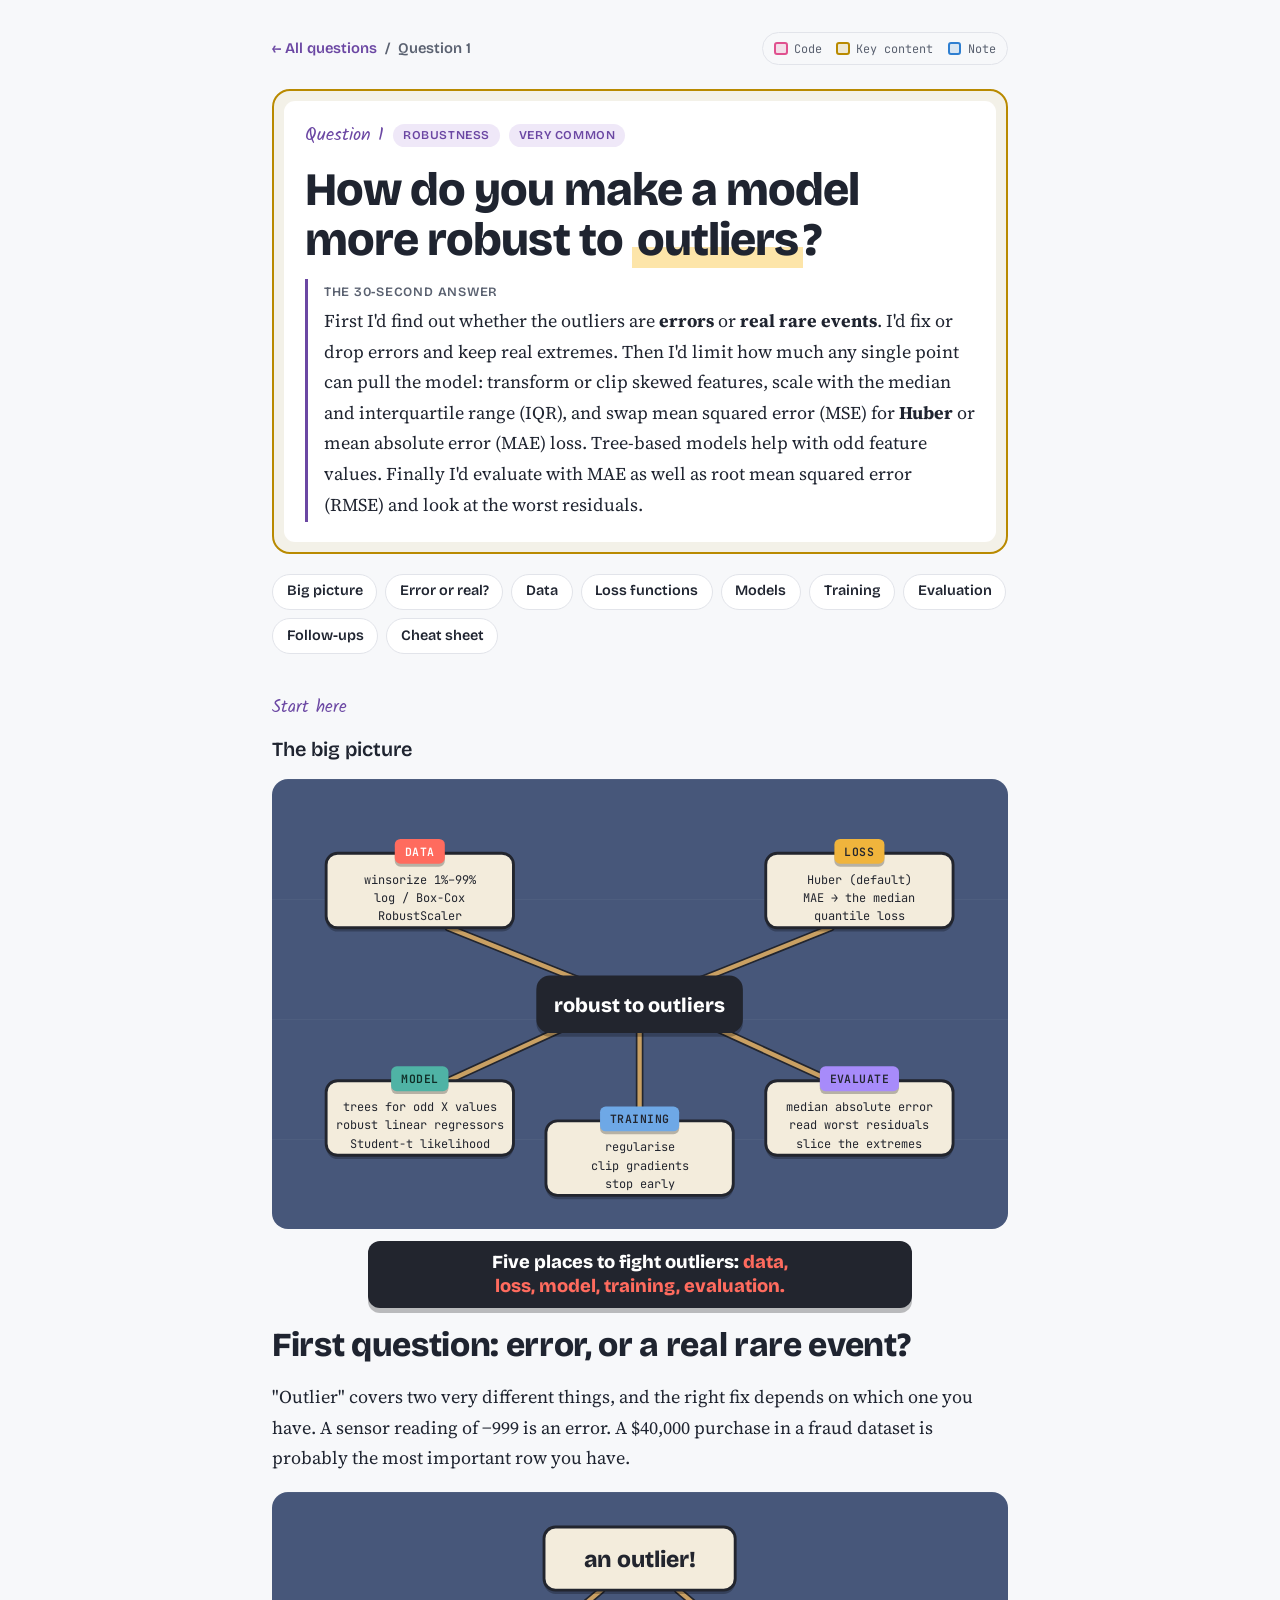
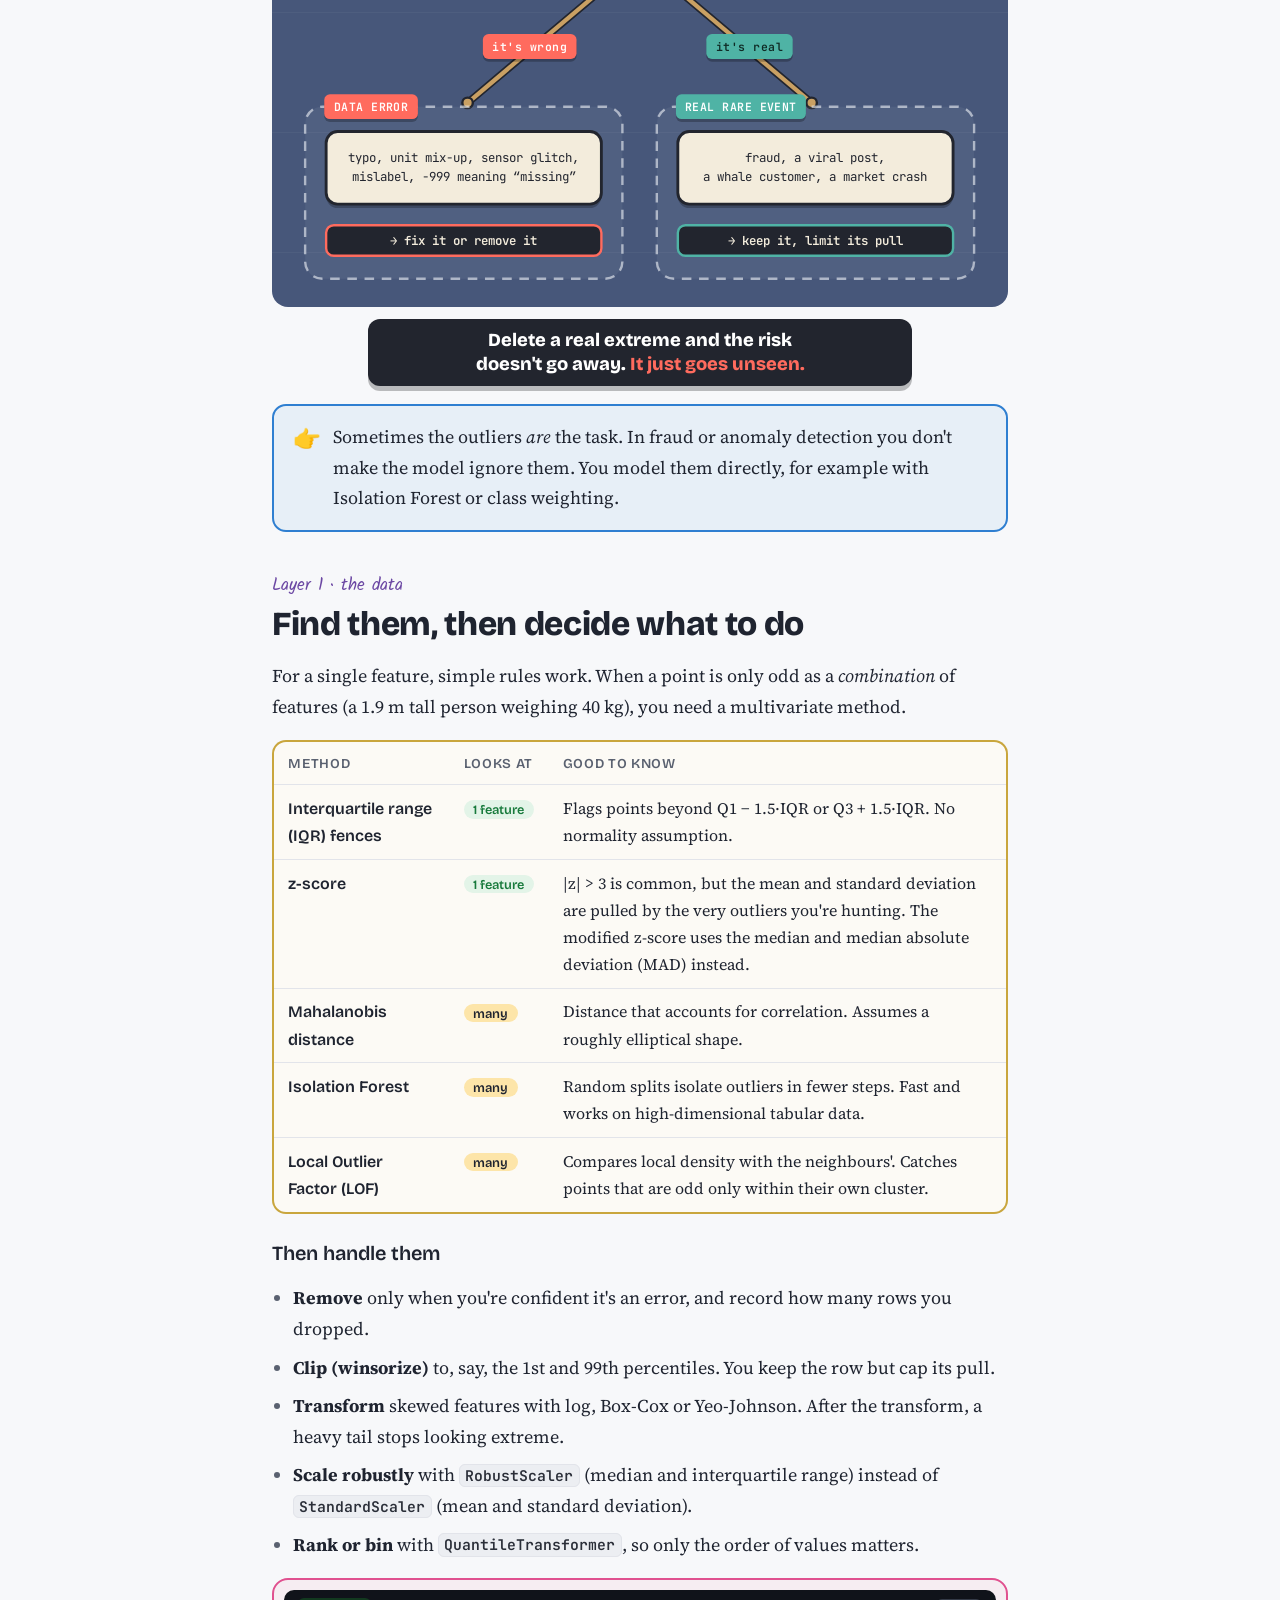
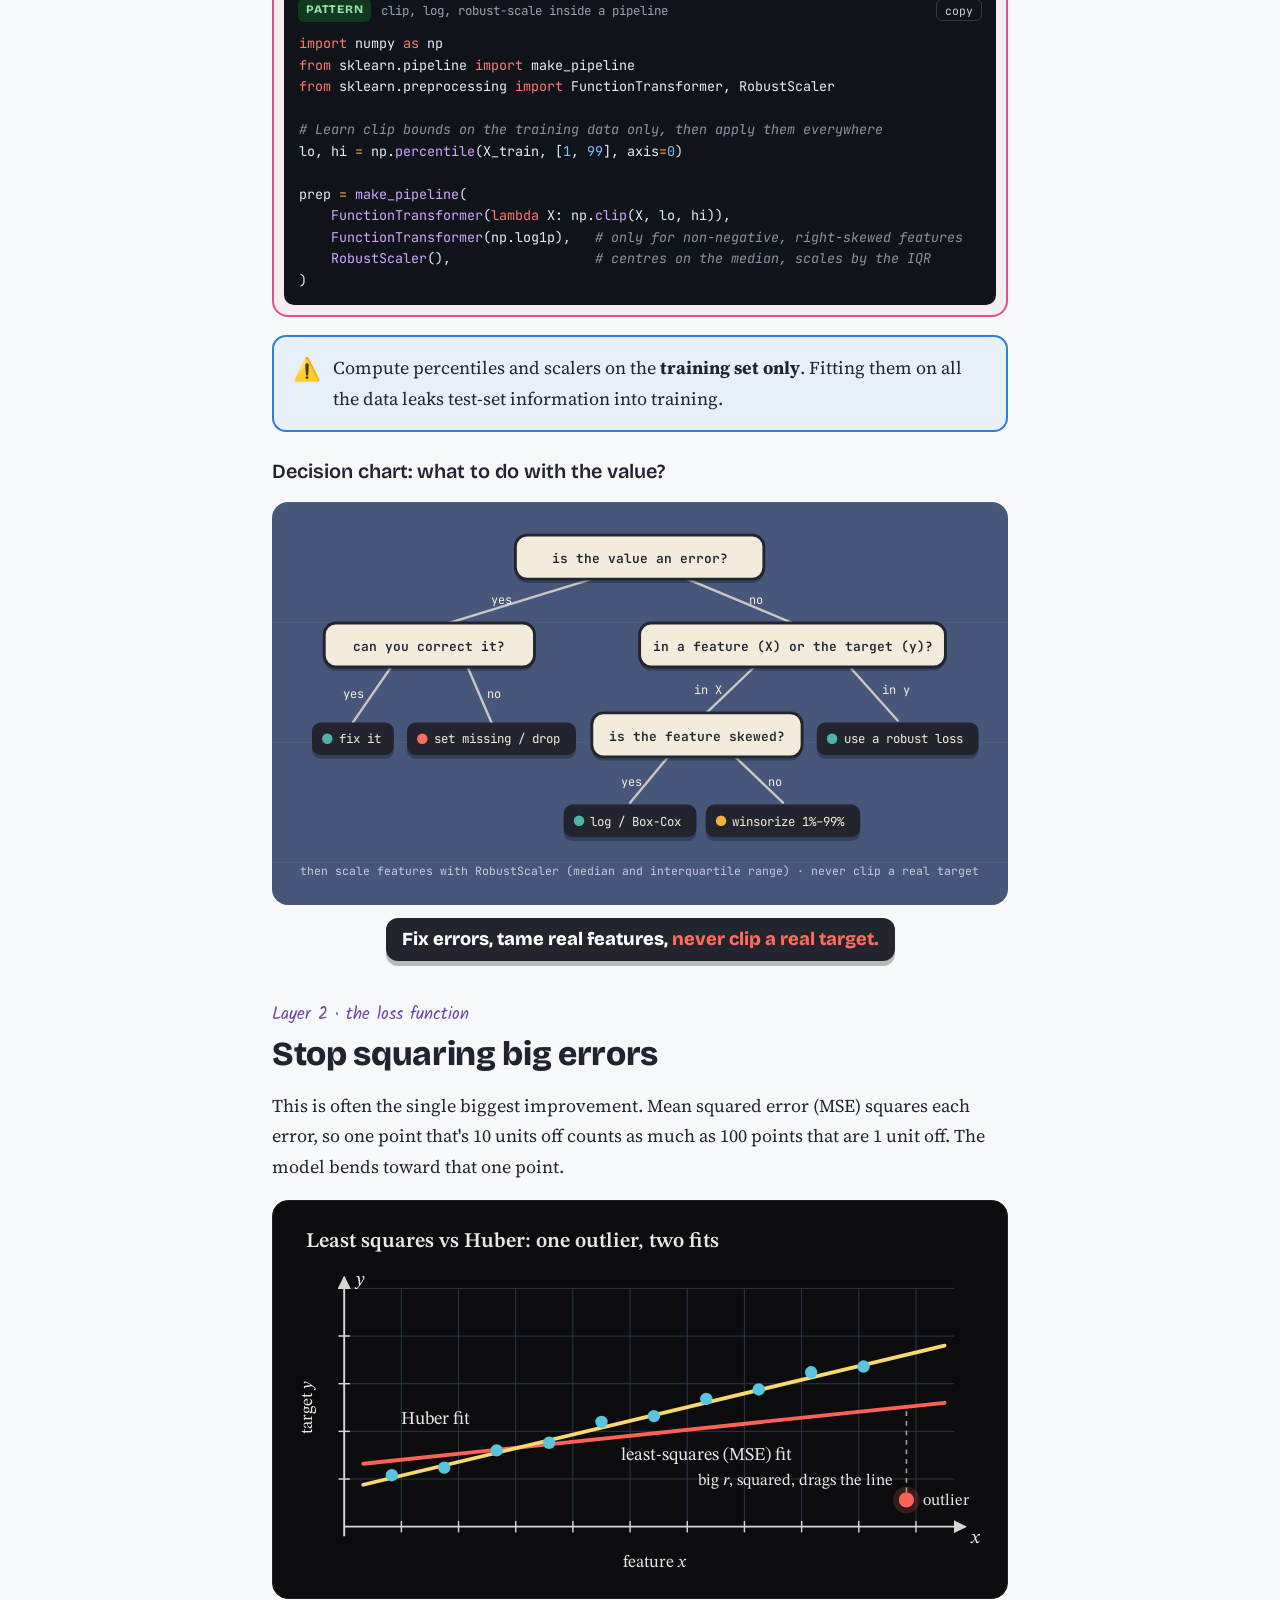
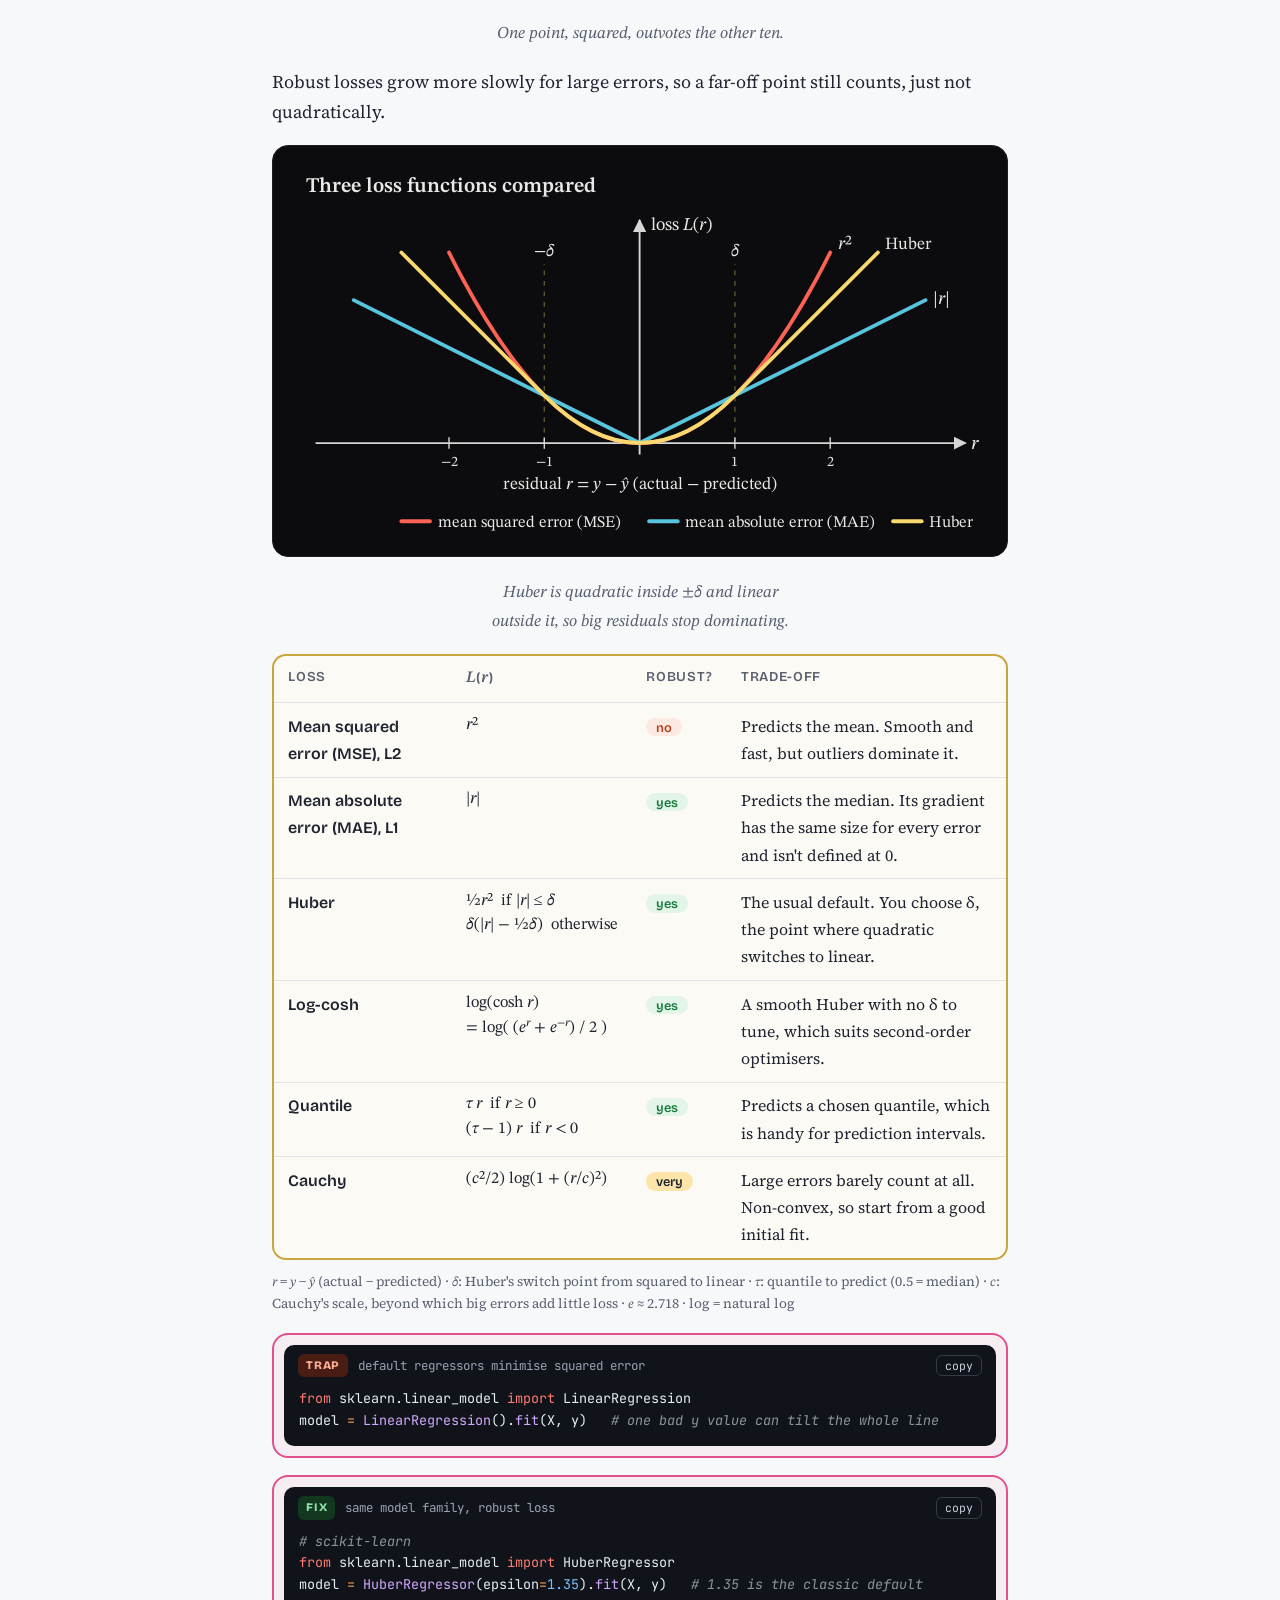
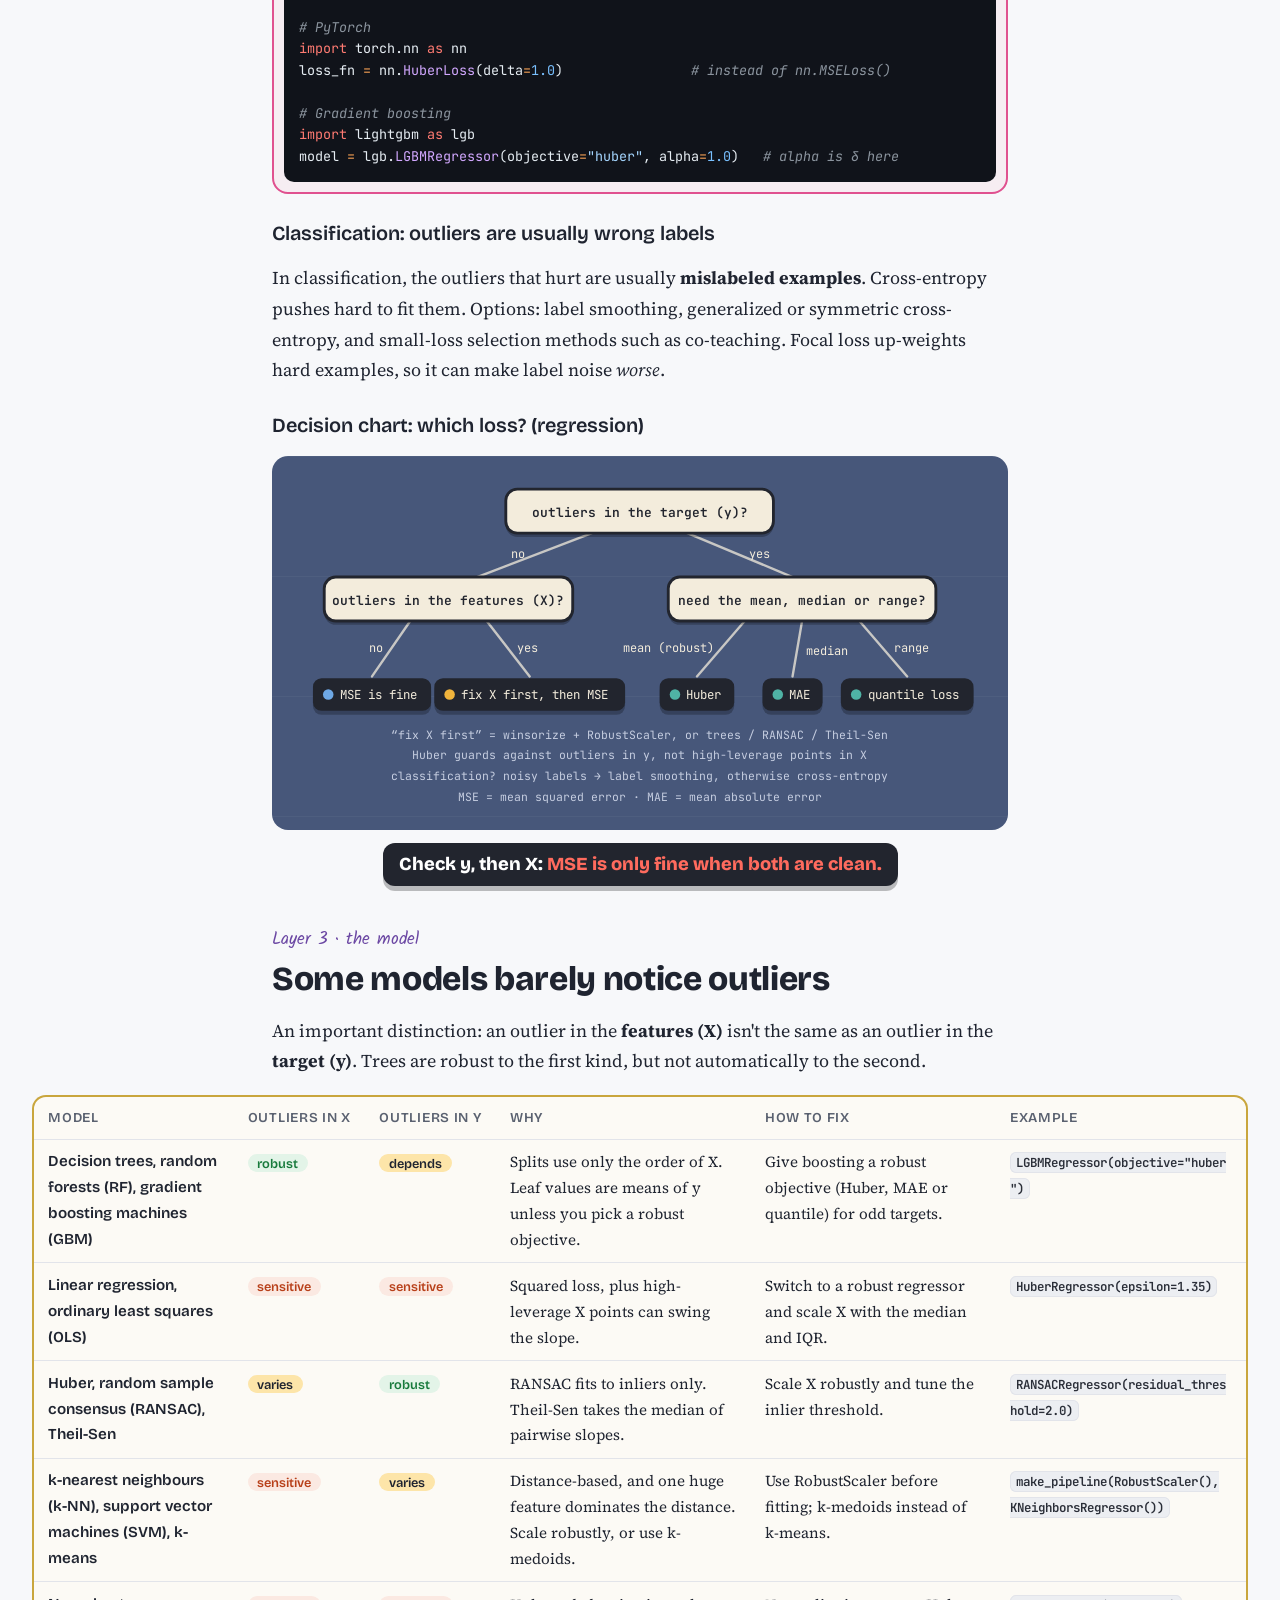
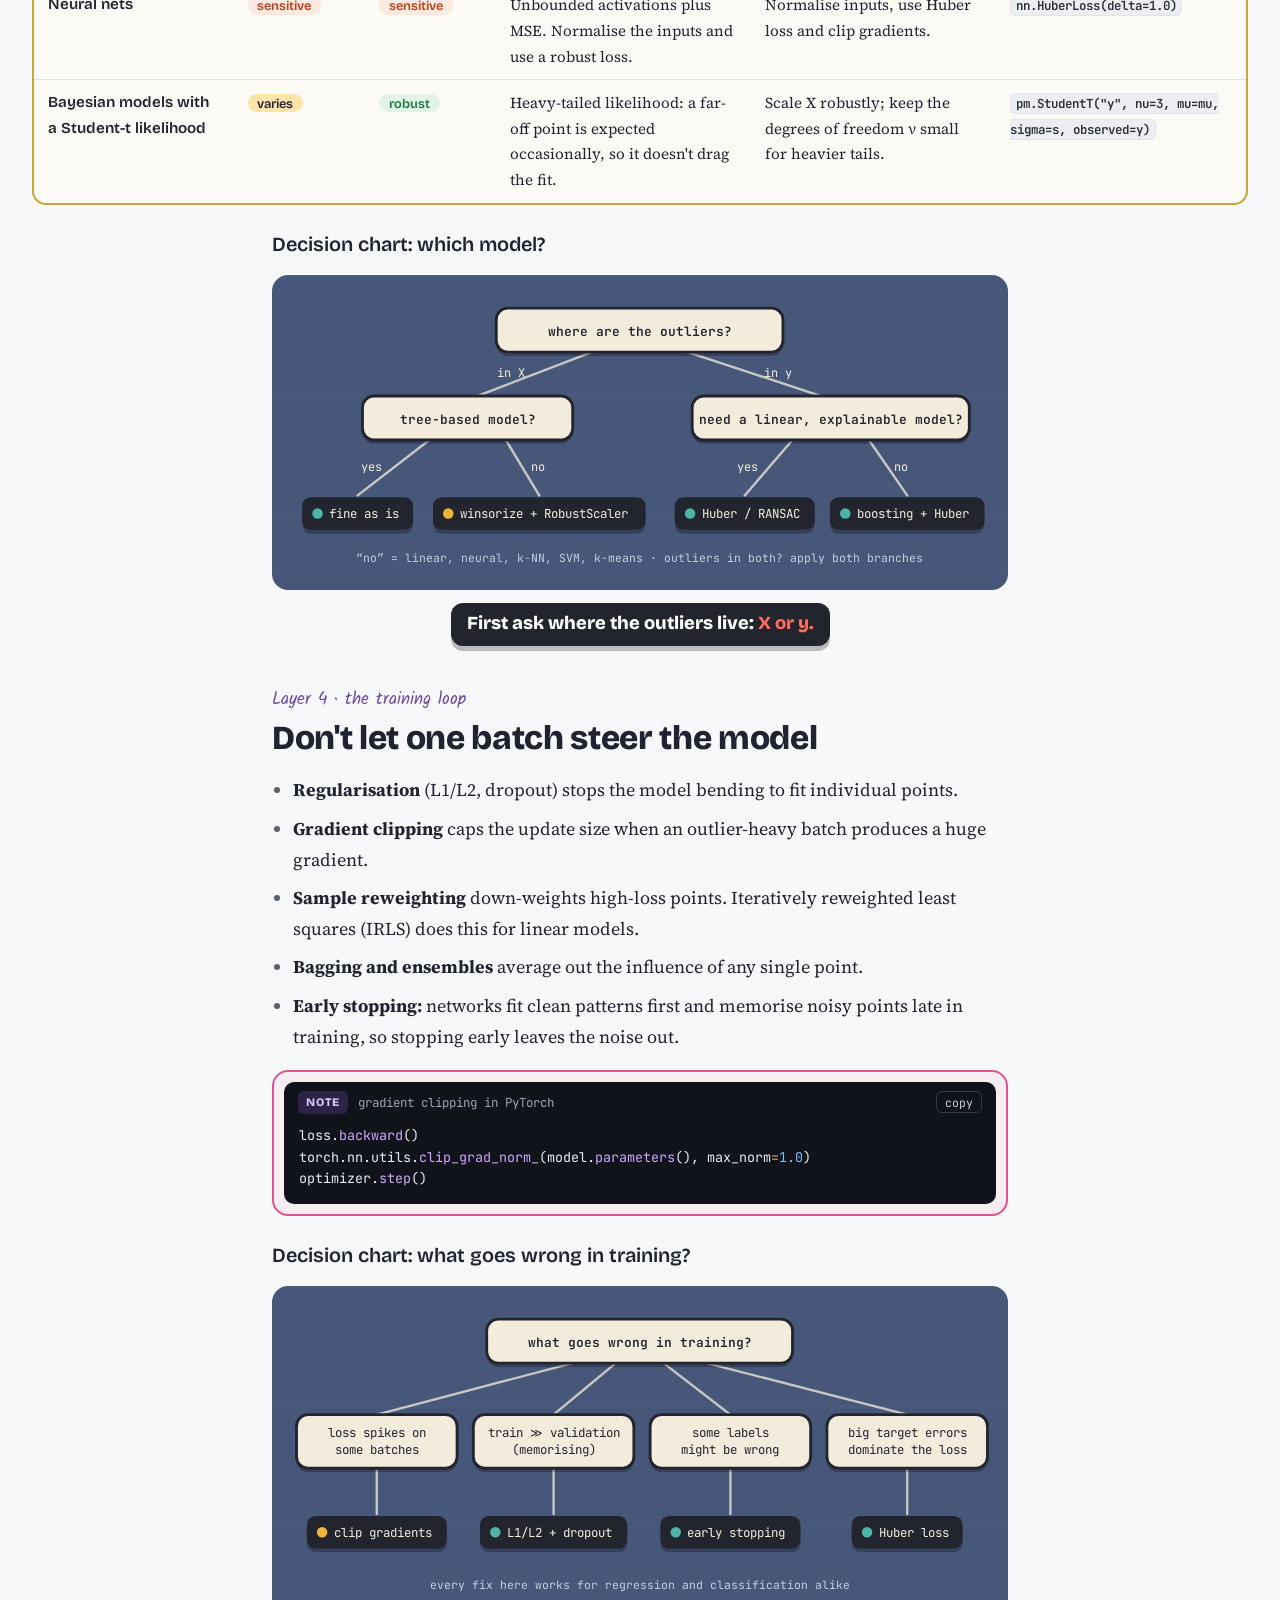
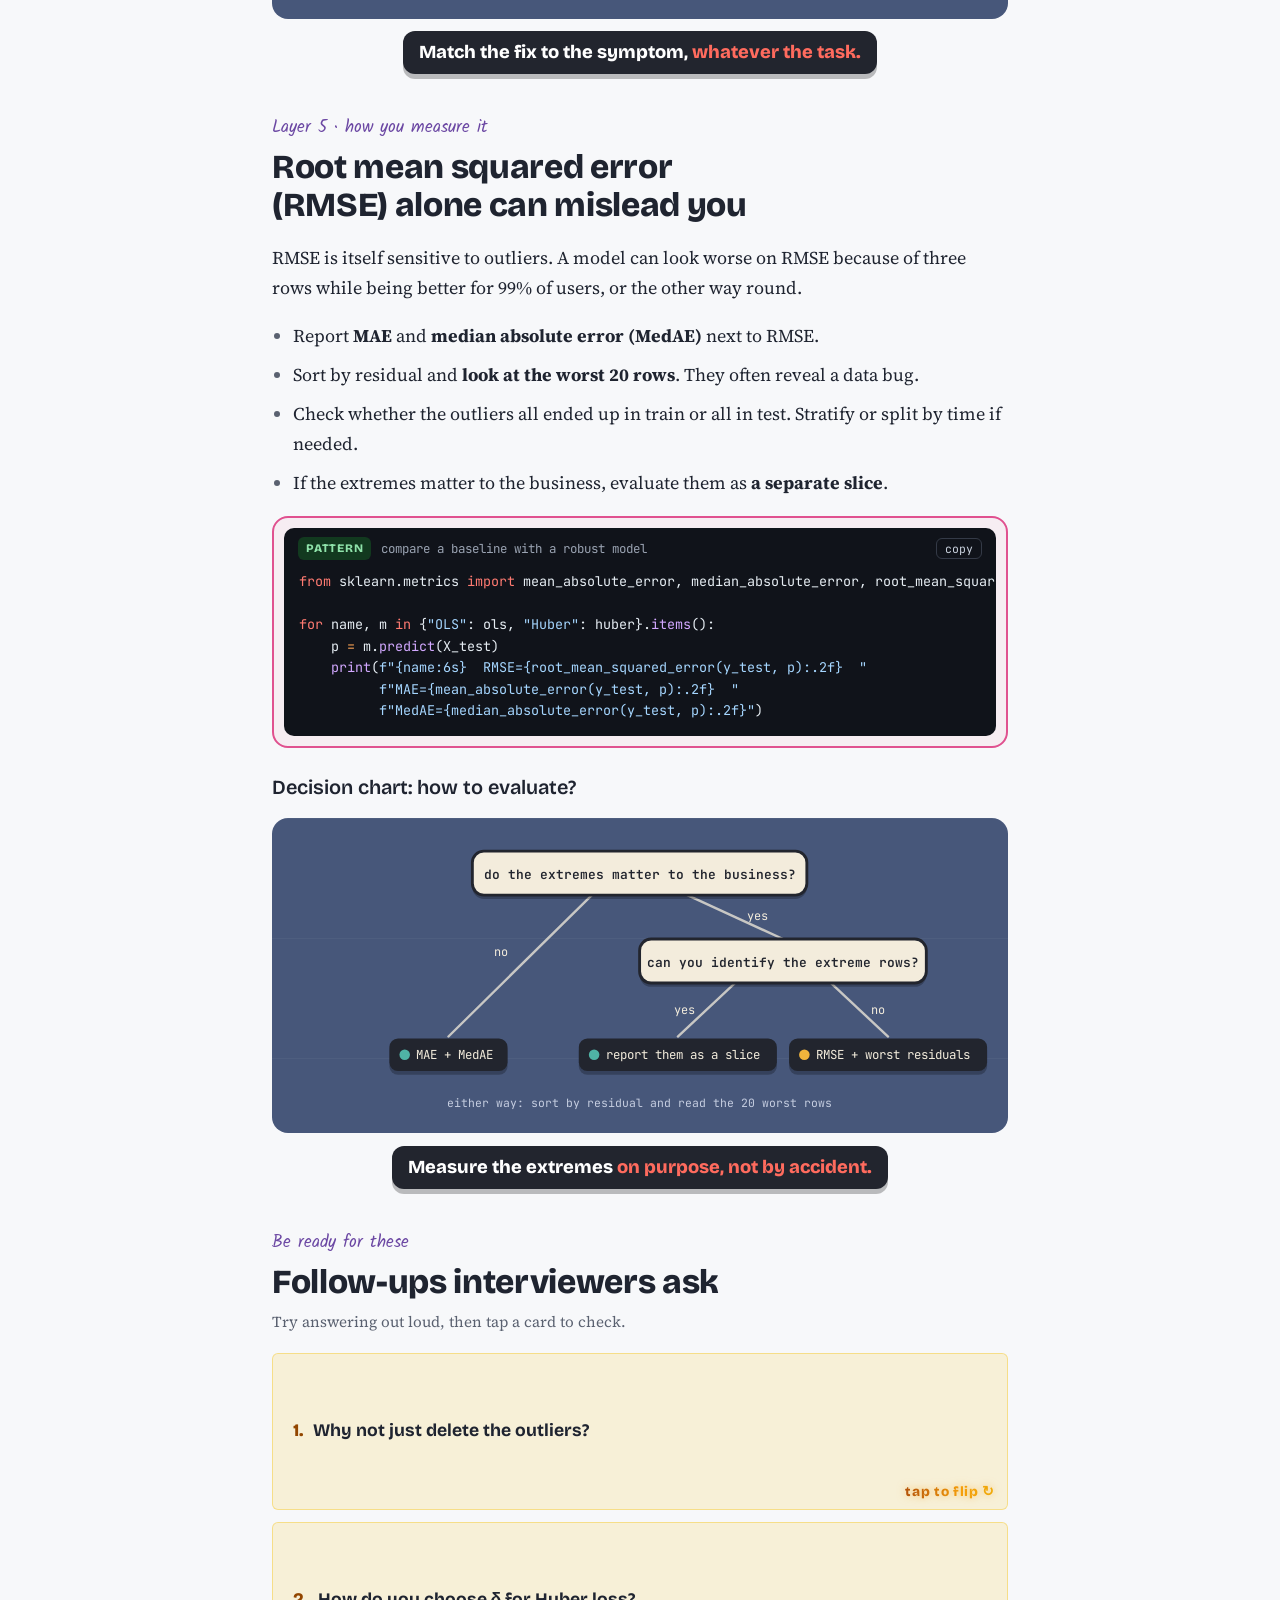
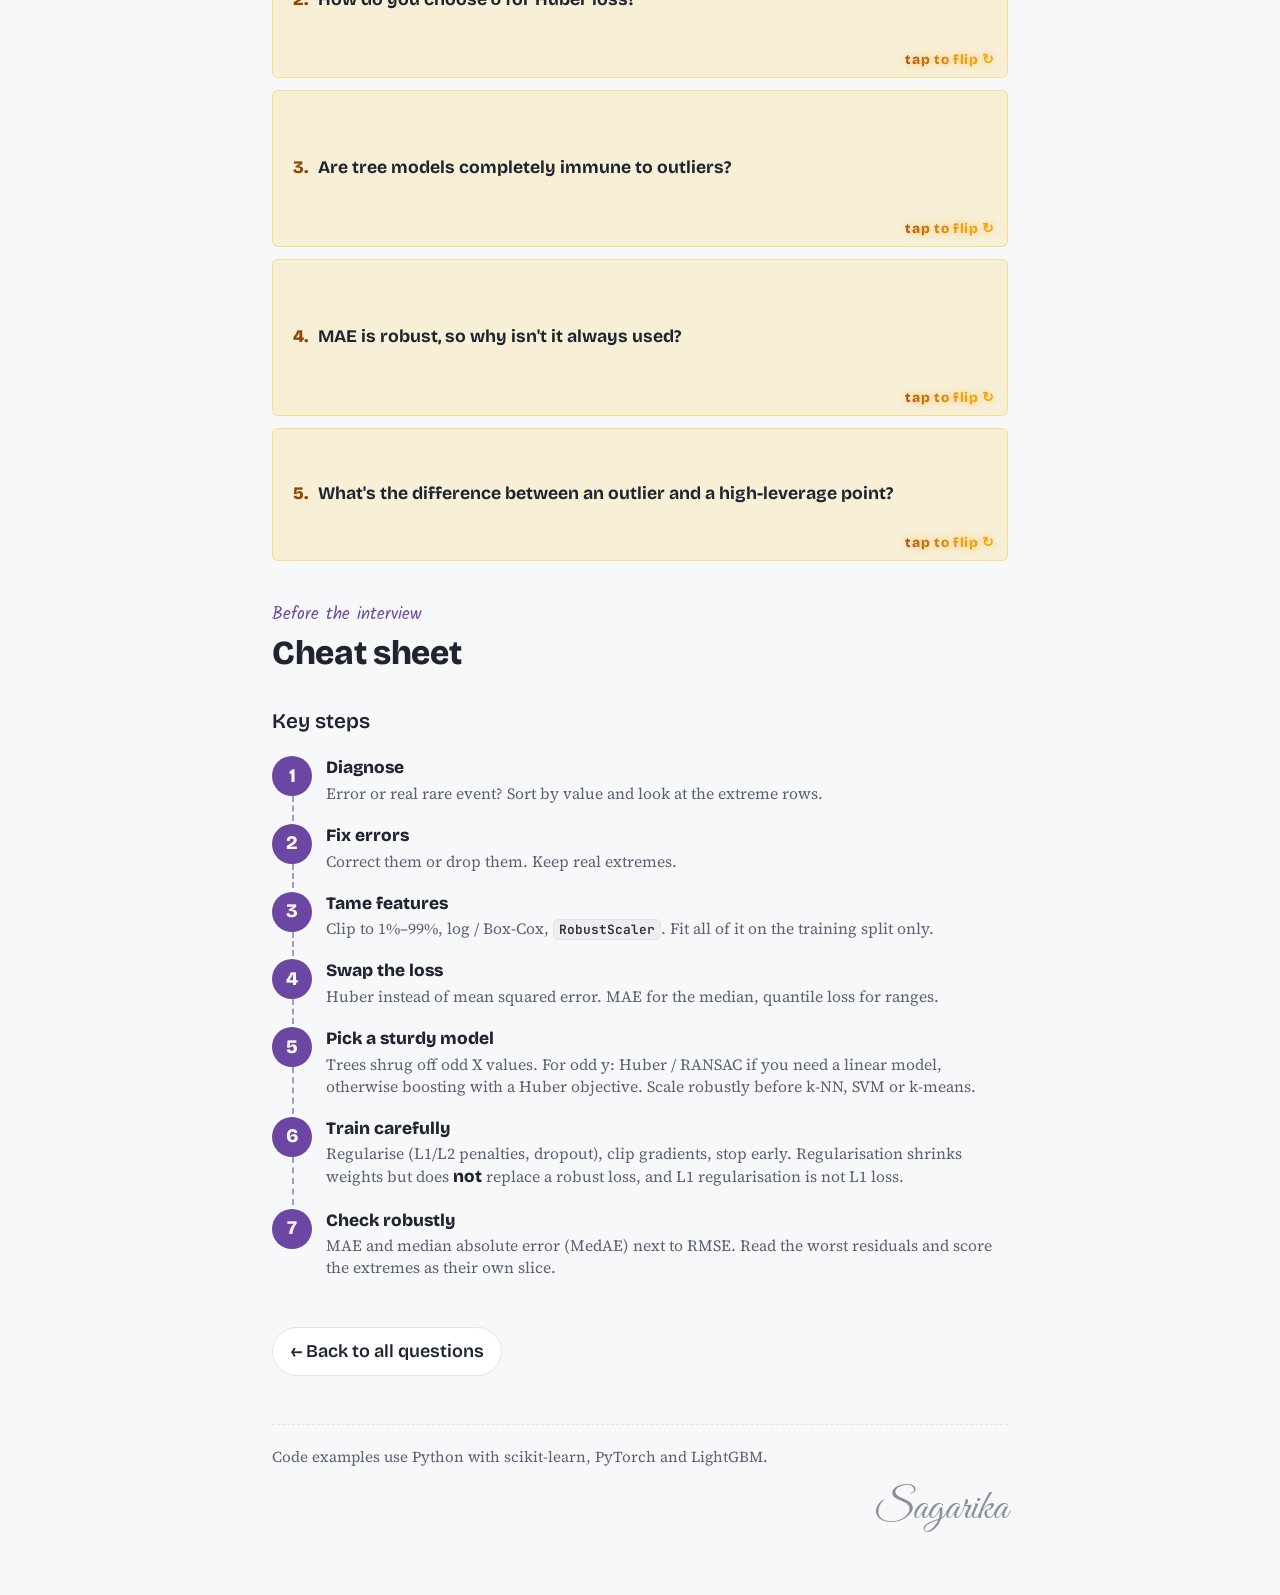
==== questions/robust-to-outliers/index.html @ 8b7b1440 "Loss chart: check X before declaring MSE fine (leverage) Co-Authored-By: Claude Opus 5.5 <noreply@an" ====
<!doctype html>
<html lang="en">
<head>
<meta charset="utf-8">
<meta name="viewport" content="width=device-width, initial-scale=1, viewport-fit=cover">
<meta name="description" content="How do you make a model more robust to outliers? An illustrated interview answer with diagrams, code and follow-ups.">
<title>Robustness to Outliers · ML Interview Prep</title>
<link rel="preconnect" href="https://fonts.googleapis.com">
<link rel="preconnect" href="https://fonts.gstatic.com" crossorigin>
<link rel="stylesheet" href="https://fonts.googleapis.com/css2?family=Bricolage+Grotesque:opsz,wght@12..96,600;12..96,800&family=STIX+Two+Text:ital,wght@0,400;0,600;1,400&family=JetBrains+Mono:wght@400;600&family=Kalam:wght@400;700&family=Source+Serif+4:ital,opsz,wght@0,8..60,400;0,8..60,600;1,8..60,400&family=Great+Vibes&display=swap">
<link rel="stylesheet" href="../../assets/style.css">
</head>
<body>

<svg width="0" height="0" style="position:absolute" aria-hidden="true" focusable="false">
  <defs>
    <filter id="rough" x="-5%" y="-5%" width="110%" height="110%">
      <feTurbulence type="fractalNoise" baseFrequency="0.035" numOctaves="2" seed="7" result="n"/>
      <feDisplacementMap in="SourceGraphic" in2="n" scale="2.6" xChannelSelector="R" yChannelSelector="G"/>
    </filter>
    <marker id="arrow" viewBox="0 0 10 10" refX="8" refY="5" markerWidth="8" markerHeight="8" orient="auto-start-reverse">
      <path d="M1,1 L9,5 L1,9" fill="none" stroke="context-stroke" stroke-width="1.8" stroke-linecap="round" stroke-linejoin="round"/>
    </marker>
  </defs>
</svg>

<main>
  <div class="topbar">
  <nav class="crumbs" aria-label="Breadcrumb"><a href="../../">← All questions</a><span aria-hidden="true">/</span><span>Question 1</span></nav>
    <ul class="legend" aria-label="Box colours"><li><i class="sw sw-pink"></i>Code</li><li><i class="sw sw-yellow"></i>Key content</li><li><i class="sw sw-blue"></i>Note</li></ul>
  </div>

  <!-- ============ QUESTION 1 ============ -->
  <header class="qcard" id="q1">
    <div class="qcard-inner">
      <div class="qnum">Question 1 <span class="chip">Robustness</span><span class="chip">Very common</span></div>
      <h1 class="qtitle">How do you make a model more robust to <span class="squiggle">outliers</span>?</h1>
      <div class="short">
        <span class="label">The 30-second answer</span>
        <p>First I'd find out whether the outliers are <strong>errors</strong> or <strong>real rare events</strong>. I'd fix or drop errors and keep real extremes. Then I'd limit how much any single point can pull the model: transform or clip skewed features, scale with the median and interquartile range (IQR), and swap mean squared error (MSE) for <strong>Huber</strong> or mean absolute error (MAE) loss. Tree-based models help with odd feature values. Finally I'd evaluate with MAE as well as root mean squared error (RMSE) and look at the worst residuals.</p>
      </div>
    </div>
  </header>

  <ul class="toc toc-q" aria-label="Sections">
    <li><a href="#big-picture">Big picture</a></li>
    <li><a href="#first">Error or real?</a></li>
    <li><a href="#data">Data</a></li>
    <li><a href="#loss">Loss functions</a></li>
    <li><a href="#models">Models</a></li>
    <li><a href="#training">Training</a></li>
    <li><a href="#evaluation">Evaluation</a></li>
    <li><a href="#followups">Follow-ups</a></li>
    <li><a href="#cheatsheet">Cheat sheet</a></li>
  </ul>

  <!-- ============ ERROR OR REAL ============ -->
  <section id="first">
    <div class="kicker">Start here</div>
    <h3 id="big-picture">The big picture</h3>
    <figure class="diagram illus">
      <div class="diagram-inner">
<svg class="il" viewBox="0 0 740 440" role="img" aria-label="Mind map. Centre: robust to outliers. Data: winsorize at the 1st and 99th percentiles, log or Box-Cox, RobustScaler. Loss: Huber as the default, MAE for the median, quantile loss. Model: trees for odd X, robust linear regressors, a Student-t likelihood. Training: regularise, clip gradients, stop early. Evaluate: median absolute error, read the worst residuals, slice the extremes.">
<line x1="310" y1="196" x2="170" y2="140" stroke="#22252e" stroke-width="8" stroke-linecap="round"/><line x1="310" y1="196" x2="170" y2="140" stroke="#c9a063" stroke-width="4.5" stroke-linecap="round"/><line x1="430" y1="196" x2="570" y2="140" stroke="#22252e" stroke-width="8" stroke-linecap="round"/><line x1="430" y1="196" x2="570" y2="140" stroke="#c9a063" stroke-width="4.5" stroke-linecap="round"/><line x1="310" y1="236" x2="170" y2="300" stroke="#22252e" stroke-width="8" stroke-linecap="round"/><line x1="310" y1="236" x2="170" y2="300" stroke="#c9a063" stroke-width="4.5" stroke-linecap="round"/><line x1="430" y1="236" x2="570" y2="300" stroke="#22252e" stroke-width="8" stroke-linecap="round"/><line x1="430" y1="236" x2="570" y2="300" stroke="#c9a063" stroke-width="4.5" stroke-linecap="round"/><line x1="370" y1="246" x2="370" y2="330" stroke="#22252e" stroke-width="8" stroke-linecap="round"/><line x1="370" y1="246" x2="370" y2="330" stroke="#c9a063" stroke-width="4.5" stroke-linecap="round"/>
<rect x="262" y="190" width="216" height="60" rx="14" fill="rgba(0,0,0,0.25)" transform="translate(0,4)"/><rect x="262" y="190" width="216" height="60" rx="14" fill="#22252e"/>
<text class="val" x="370" y="228" text-anchor="middle" style="fill:#fff;font-size:21px">robust to outliers</text>
<rect x="42.0" y="66" width="196" height="78" rx="12" fill="rgba(0,0,0,0.25)"/><rect x="42.0" y="62" width="196" height="78" rx="12" fill="#f3ecdc" stroke="#22252e" stroke-width="3"/><text x="140" y="94" text-anchor="middle" font-size="12.5" >winsorize 1%–99%</text><text x="140" y="113" text-anchor="middle" font-size="12.5" >log / Box-Cox</text><text x="140" y="132" text-anchor="middle" font-size="12.5" >RobustScaler</text><rect x="113.8" y="50" width="52.4" height="26" rx="6" fill="rgba(0,0,0,0.25)"/><rect x="113.8" y="47" width="52.4" height="26" rx="6" fill="#ff6b5e"/><text class="tag-t" x="140" y="64.5" text-anchor="middle" style="fill:#fff">DATA</text>
<rect x="502.0" y="66" width="196" height="78" rx="12" fill="rgba(0,0,0,0.25)"/><rect x="502.0" y="62" width="196" height="78" rx="12" fill="#f3ecdc" stroke="#22252e" stroke-width="3"/><text x="600" y="94" text-anchor="middle" font-size="12.5" >Huber (default)</text><text x="600" y="113" text-anchor="middle" font-size="12.5" >MAE → the median</text><text x="600" y="132" text-anchor="middle" font-size="12.5" >quantile loss</text><rect x="573.8" y="50" width="52.4" height="26" rx="6" fill="rgba(0,0,0,0.25)"/><rect x="573.8" y="47" width="52.4" height="26" rx="6" fill="#f0b43c"/><text class="tag-t" x="600" y="64.5" text-anchor="middle" style="fill:#22252e">LOSS</text>
<rect x="42.0" y="304" width="196" height="78" rx="12" fill="rgba(0,0,0,0.25)"/><rect x="42.0" y="300" width="196" height="78" rx="12" fill="#f3ecdc" stroke="#22252e" stroke-width="3"/><text x="140" y="332" text-anchor="middle" font-size="12.5" >trees for odd X values</text><text x="140" y="351" text-anchor="middle" font-size="12.5" >robust linear regressors</text><text x="140" y="370" text-anchor="middle" font-size="12.5" >Student-t likelihood</text><rect x="110.0" y="288" width="60.0" height="26" rx="6" fill="rgba(0,0,0,0.25)"/><rect x="110.0" y="285" width="60.0" height="26" rx="6" fill="#4fb3a5"/><text class="tag-t" x="140" y="302.5" text-anchor="middle" style="fill:#0f2b25">MODEL</text>
<rect x="272.0" y="346" width="196" height="78" rx="12" fill="rgba(0,0,0,0.25)"/><rect x="272.0" y="342" width="196" height="78" rx="12" fill="#f3ecdc" stroke="#22252e" stroke-width="3"/><text x="370" y="374" text-anchor="middle" font-size="12.5" >regularise</text><text x="370" y="393" text-anchor="middle" font-size="12.5" >clip gradients</text><text x="370" y="412" text-anchor="middle" font-size="12.5" >stop early</text><rect x="328.6" y="330" width="82.8" height="26" rx="6" fill="rgba(0,0,0,0.25)"/><rect x="328.6" y="327" width="82.8" height="26" rx="6" fill="#6ea8e6"/><text class="tag-t" x="370" y="344.5" text-anchor="middle" style="fill:#22252e">TRAINING</text>
<rect x="502.0" y="304" width="196" height="78" rx="12" fill="rgba(0,0,0,0.25)"/><rect x="502.0" y="300" width="196" height="78" rx="12" fill="#f3ecdc" stroke="#22252e" stroke-width="3"/><text x="600" y="332" text-anchor="middle" font-size="12.5" >median absolute error</text><text x="600" y="351" text-anchor="middle" font-size="12.5" >read worst residuals</text><text x="600" y="370" text-anchor="middle" font-size="12.5" >slice the extremes</text><rect x="558.6" y="288" width="82.8" height="26" rx="6" fill="rgba(0,0,0,0.25)"/><rect x="558.6" y="285" width="82.8" height="26" rx="6" fill="#a78bfa"/><text class="tag-t" x="600" y="302.5" text-anchor="middle" style="fill:#22252e">EVALUATE</text>
</svg>
      </div>
      <figcaption>Five places to fight outliers: <em>data, loss, model, training, evaluation.</em></figcaption>
    </figure>

    <h2>First question: error, or a real rare event?</h2>
    <p>"Outlier" covers two very different things, and the right fix depends on which one you have. A sensor reading of −999 is an error. A $40,000 purchase in a fraud dataset is probably the most important row you have.</p>

    <figure class="diagram illus">
      <div class="diagram-inner">
<svg class="il" viewBox="0 0 740 404" role="img" aria-label="Decision diagram. An outlier is either a data error, such as a typo, unit mix-up, sensor glitch, mislabel, or minus 999 meaning missing, which you fix or remove; or a real rare event, such as fraud, a viral post, a whale customer or a market crash, which you keep while limiting its pull.">
<line x1="330" y1="88" x2="190" y2="206" stroke="#22252e" stroke-width="8" stroke-linecap="round"/><line x1="330" y1="88" x2="190" y2="206" stroke="#c9a063" stroke-width="4.5" stroke-linecap="round"/><circle cx="190" cy="206" r="5.5" fill="#c9a063" stroke="#22252e" stroke-width="2.5"/><line x1="410" y1="88" x2="550" y2="206" stroke="#22252e" stroke-width="8" stroke-linecap="round"/><line x1="410" y1="88" x2="550" y2="206" stroke="#c9a063" stroke-width="4.5" stroke-linecap="round"/><circle cx="550" cy="206" r="5.5" fill="#c9a063" stroke="#22252e" stroke-width="2.5"/>
<rect x="206.0" y="137" width="98.0" height="26" rx="6" fill="rgba(0,0,0,0.25)"/><rect x="206.0" y="134" width="98.0" height="26" rx="6" fill="#ff6b5e"/><text class="tag-t" x="255" y="151.5" text-anchor="middle" style="fill:#fff">it's wrong</text><rect x="439.8" y="137" width="90.39999999999999" height="26" rx="6" fill="rgba(0,0,0,0.25)"/><rect x="439.8" y="134" width="90.39999999999999" height="26" rx="6" fill="#4fb3a5"/><text class="tag-t" x="485" y="151.5" text-anchor="middle" style="fill:#0f2b25">it's real</text>
<rect x="270" y="26" width="200" height="66" rx="12" fill="rgba(0,0,0,0.25)"/><rect x="270" y="22" width="200" height="66" rx="12" fill="#f3ecdc" stroke="#22252e" stroke-width="3"/><text class="val" x="370" y="64" text-anchor="middle">an outlier!</text>
<rect x="20" y="210" width="332" height="180" rx="18" fill="rgba(255,255,255,0.05)" stroke="rgba(241,243,248,0.6)" stroke-width="2.5" stroke-dasharray="10 8"/><rect x="388" y="210" width="332" height="180" rx="18" fill="rgba(255,255,255,0.05)" stroke="rgba(241,243,248,0.6)" stroke-width="2.5" stroke-dasharray="10 8"/>
<rect x="40.0" y="200" width="98.0" height="26" rx="6" fill="rgba(0,0,0,0.25)"/><rect x="40.0" y="197" width="98.0" height="26" rx="6" fill="#ff6b5e"/><text class="tag-t" x="89.0" y="214.5" text-anchor="middle" style="fill:#fff">DATA ERROR</text><rect x="408.0" y="200" width="136.0" height="26" rx="6" fill="rgba(0,0,0,0.25)"/><rect x="408.0" y="197" width="136.0" height="26" rx="6" fill="#4fb3a5"/><text class="tag-t" x="476.0" y="214.5" text-anchor="middle" style="fill:#fff">REAL RARE EVENT</text>
<rect x="42" y="240" width="288" height="76" rx="12" fill="rgba(0,0,0,0.25)"/><rect x="42" y="236" width="288" height="76" rx="12" fill="#f3ecdc" stroke="#22252e" stroke-width="3"/><text x="186" y="268" text-anchor="middle" font-size="13" >typo, unit mix-up, sensor glitch,</text><text x="186" y="288" text-anchor="middle" font-size="13" >mislabel, −999 meaning “missing”</text>
<rect x="410" y="240" width="288" height="76" rx="12" fill="rgba(0,0,0,0.25)"/><rect x="410" y="236" width="288" height="76" rx="12" fill="#f3ecdc" stroke="#22252e" stroke-width="3"/><text x="554" y="268" text-anchor="middle" font-size="13" >fraud, a viral post,</text><text x="554" y="288" text-anchor="middle" font-size="13" >a whale customer, a market crash</text>
<rect x="42" y="334" width="288" height="32" rx="8" fill="#22252e" stroke="#ff6b5e" stroke-width="2.5"/><text class="act-t" x="186.0" y="355" text-anchor="middle">→ fix it or remove it</text><rect x="410" y="334" width="288" height="32" rx="8" fill="#22252e" stroke="#4fb3a5" stroke-width="2.5"/><text class="act-t" x="554.0" y="355" text-anchor="middle">→ keep it, limit its pull</text>
</svg>
      </div>
      <figcaption>Delete a real extreme and the risk doesn't go away. <em>It just goes unseen.</em></figcaption>
    </figure>

    <div class="callout"><span class="hand" aria-hidden="true">👉</span><p>Sometimes the outliers <em>are</em> the task. In fraud or anomaly detection you don't make the model ignore them. You model them directly, for example with Isolation Forest or class weighting.</p></div>
  </section>

  <!-- ============ DATA ============ -->
  <section id="data">
    <div class="kicker">Layer 1 · the data</div>
    <h2>Find them, then decide what to do</h2>
    <p>For a single feature, simple rules work. When a point is only odd as a <em>combination</em> of features (a 1.9 m tall person weighing 40 kg), you need a multivariate method.</p>

    <div class="tbl-wrap">
      <table>
        <thead><tr><th>Method</th><th>Looks at</th><th>Good to know</th></tr></thead>
        <tbody>
          <tr><td class="name">Interquartile range (IQR) fences</td><td><span class="pill yes">1 feature</span></td><td>Flags points beyond Q1 − 1.5·IQR or Q3 + 1.5·IQR. No normality assumption.</td></tr>
          <tr><td class="name">z-score</td><td><span class="pill yes">1 feature</span></td><td>|z| &gt; 3 is common, but the mean and standard deviation are pulled by the very outliers you're hunting. The modified z-score uses the median and median absolute deviation (MAD) instead.</td></tr>
          <tr><td class="name">Mahalanobis distance</td><td><span class="pill unk">many</span></td><td>Distance that accounts for correlation. Assumes a roughly elliptical shape.</td></tr>
          <tr><td class="name">Isolation Forest</td><td><span class="pill unk">many</span></td><td>Random splits isolate outliers in fewer steps. Fast and works on high-dimensional tabular data.</td></tr>
          <tr><td class="name">Local Outlier Factor (LOF)</td><td><span class="pill unk">many</span></td><td>Compares local density with the neighbours'. Catches points that are odd only within their own cluster.</td></tr>
        </tbody>
      </table>
    </div>

    <h3>Then handle them</h3>
    <ul class="plain">
      <li><strong>Remove</strong> only when you're confident it's an error, and record how many rows you dropped.</li>
      <li><strong>Clip (winsorize)</strong> to, say, the 1st and 99th percentiles. You keep the row but cap its pull.</li>
      <li><strong>Transform</strong> skewed features with log, Box-Cox or Yeo-Johnson. After the transform, a heavy tail stops looking extreme.</li>
      <li><strong>Scale robustly</strong> with <code>RobustScaler</code> (median and interquartile range) instead of <code>StandardScaler</code> (mean and standard deviation).</li>
      <li><strong>Rank or bin</strong> with <code>QuantileTransformer</code>, so only the order of values matters.</li>
    </ul>

    <figure class="code"><div class="code-inner">
      <div class="code-head"><span class="tag good">Pattern</span><span class="label">clip, log, robust-scale inside a pipeline</span><button class="copy" type="button">copy</button></div>
<pre><code class="py">import numpy as np
from sklearn.pipeline import make_pipeline
from sklearn.preprocessing import FunctionTransformer, RobustScaler

# Learn clip bounds on the training data only, then apply them everywhere
lo, hi = np.percentile(X_train, [1, 99], axis=0)

prep = make_pipeline(
    FunctionTransformer(lambda X: np.clip(X, lo, hi)),
    FunctionTransformer(np.log1p),   # only for non-negative, right-skewed features
    RobustScaler(),                  # centres on the median, scales by the IQR
)</code></pre>
    </div></figure>

    <div class="callout"><span class="hand" aria-hidden="true">⚠️</span><p>Compute percentiles and scalers on the <strong>training set only</strong>. Fitting them on all the data leaks test-set information into training.</p></div>

    <h3>Decision chart: what to do with the value?</h3>
    <figure class="diagram illus">
      <div class="diagram-inner">
<svg class="il" viewBox="0 0 740 392" role="img" aria-label="Decision chart for handling an outlier value. If it is an error you can correct, fix it; if you can't, set it to missing or drop the row. If it is real and sits in a feature, log or Box-Cox transform skewed features and winsorize the rest at the 1st and 99th percentiles. If it is real and sits in the target, don't clip it; use a robust loss instead. Then scale features with RobustScaler.">
<line x1="320" y1="66" x2="170" y2="112" stroke="#f3ecdc" stroke-opacity="0.75" stroke-width="2.5" stroke-linecap="round"/><text x="236" y="92" text-anchor="end" font-size="12.5" style="fill:#f3ecdc">yes</text><line x1="420" y1="66" x2="530" y2="112" stroke="#f3ecdc" stroke-opacity="0.75" stroke-width="2.5" stroke-linecap="round"/><text x="484" y="92" text-anchor="start" font-size="12.5" style="fill:#f3ecdc">no</text><line x1="110" y1="158" x2="70" y2="216" stroke="#f3ecdc" stroke-opacity="0.75" stroke-width="2.5" stroke-linecap="round"/><text x="82" y="190" text-anchor="end" font-size="12.5" style="fill:#f3ecdc">yes</text><line x1="190" y1="158" x2="215" y2="216" stroke="#f3ecdc" stroke-opacity="0.75" stroke-width="2.5" stroke-linecap="round"/><text x="210" y="190" text-anchor="start" font-size="12.5" style="fill:#f3ecdc">no</text><line x1="490" y1="158" x2="440" y2="206" stroke="#f3ecdc" stroke-opacity="0.75" stroke-width="2.5" stroke-linecap="round"/><text x="456" y="186" text-anchor="end" font-size="12.5" style="fill:#f3ecdc">in X</text><line x1="590" y1="158" x2="640" y2="214" stroke="#f3ecdc" stroke-opacity="0.75" stroke-width="2.5" stroke-linecap="round"/><text x="624" y="186" text-anchor="start" font-size="12.5" style="fill:#f3ecdc">in y</text><line x1="400" y1="252" x2="360" y2="300" stroke="#f3ecdc" stroke-opacity="0.75" stroke-width="2.5" stroke-linecap="round"/><text x="372" y="282" text-anchor="end" font-size="12.5" style="fill:#f3ecdc">yes</text><line x1="470" y1="252" x2="520" y2="300" stroke="#f3ecdc" stroke-opacity="0.75" stroke-width="2.5" stroke-linecap="round"/><text x="504" y="282" text-anchor="start" font-size="12.5" style="fill:#f3ecdc">no</text><rect x="240.0" y="24" width="260" height="46" rx="12" fill="rgba(0,0,0,0.25)"/><rect x="240.0" y="20" width="260" height="46" rx="12" fill="#f3ecdc" stroke="#22252e" stroke-width="3"/><text x="370" y="49" text-anchor="middle" font-size="13.5" font-weight="600">is the value an error?</text><rect x="40.0" y="116" width="220" height="46" rx="12" fill="rgba(0,0,0,0.25)"/><rect x="40.0" y="112" width="220" height="46" rx="12" fill="#f3ecdc" stroke="#22252e" stroke-width="3"/><text x="150" y="141" text-anchor="middle" font-size="13.5" font-weight="600">can you correct it?</text><rect x="370.0" y="116" width="320" height="46" rx="12" fill="rgba(0,0,0,0.25)"/><rect x="370.0" y="112" width="320" height="46" rx="12" fill="#f3ecdc" stroke="#22252e" stroke-width="3"/><text x="530" y="141" text-anchor="middle" font-size="13.5" font-weight="600">in a feature (X) or the target (y)?</text><rect x="320.0" y="210" width="220" height="46" rx="12" fill="rgba(0,0,0,0.25)"/><rect x="320.0" y="206" width="220" height="46" rx="12" fill="#f3ecdc" stroke="#22252e" stroke-width="3"/><text x="430" y="235" text-anchor="middle" font-size="13.5" font-weight="600">is the feature skewed?</text><rect x="27.200000000000003" y="220" width="85.6" height="34" rx="9" fill="rgba(0,0,0,0.25)"/><rect x="27.200000000000003" y="216" width="85.6" height="34" rx="9" fill="#22252e"/><circle cx="43.2" cy="233" r="5.5" fill="#4fb3a5"/><text class="chip-t" x="55.2" y="238" style="font-size:13px">fix it</text><rect x="126.60000000000001" y="220" width="176.79999999999998" height="34" rx="9" fill="rgba(0,0,0,0.25)"/><rect x="126.60000000000001" y="216" width="176.79999999999998" height="34" rx="9" fill="#22252e"/><circle cx="142.60000000000002" cy="233" r="5.5" fill="#ff6b5e"/><text class="chip-t" x="154.60000000000002" y="238" style="font-size:13px">set missing / drop</text><rect x="555.4" y="220" width="169.2" height="34" rx="9" fill="rgba(0,0,0,0.25)"/><rect x="555.4" y="216" width="169.2" height="34" rx="9" fill="#22252e"/><circle cx="571.4" cy="233" r="5.5" fill="#4fb3a5"/><text class="chip-t" x="583.4" y="238" style="font-size:13px">use a robust loss</text><rect x="290.6" y="306" width="138.8" height="34" rx="9" fill="rgba(0,0,0,0.25)"/><rect x="290.6" y="302" width="138.8" height="34" rx="9" fill="#22252e"/><circle cx="306.6" cy="319" r="5.5" fill="#4fb3a5"/><text class="chip-t" x="318.6" y="324" style="font-size:13px">log / Box-Cox</text><rect x="439.2" y="306" width="161.6" height="34" rx="9" fill="rgba(0,0,0,0.25)"/><rect x="439.2" y="302" width="161.6" height="34" rx="9" fill="#22252e"/><circle cx="455.2" cy="319" r="5.5" fill="#f0b43c"/><text class="chip-t" x="467.2" y="324" style="font-size:13px">winsorize 1%–99%</text><text x="370" y="376" text-anchor="middle" font-size="12" style="fill:#c5cde0">then scale features with RobustScaler (median and interquartile range) · never clip a real target</text>
</svg>
      </div>
      <figcaption>Fix errors, tame real features, <em>never clip a real target.</em></figcaption>
    </figure>
  </section>

  <!-- ============ LOSS ============ -->
  <section id="loss">
    <div class="kicker">Layer 2 · the loss function</div>
    <h2>Stop squaring big errors</h2>
    <p>This is often the single biggest improvement. Mean squared error (MSE) squares each error, so one point that's 10 units off counts as much as 100 points that are 1 unit off. The model bends toward that one point.</p>

    <figure class="diagram graph">
      <div class="diagram-inner">
<svg class="g3" viewBox="0 -46 740 386" role="img" aria-label="Scatter plot of ten blue points rising from left to right, with one red outlier far below on the right. The least squares line, in red, is pulled down and flattened toward the outlier. The Huber line, in yellow, passes through the blue points.">
<defs><marker id="g3a1" viewBox="0 0 10 10" refX="9" refY="5" markerWidth="7" markerHeight="7" orient="auto-start-reverse"><path d="M0,0 L10,5 L0,10 z" fill="#d6d6d6"/></marker></defs><line class="grid" x1="120" y1="30" x2="120" y2="280"/><line class="grid" x1="180" y1="30" x2="180" y2="280"/><line class="grid" x1="240" y1="30" x2="240" y2="280"/><line class="grid" x1="300" y1="30" x2="300" y2="280"/><line class="grid" x1="360" y1="30" x2="360" y2="280"/><line class="grid" x1="420" y1="30" x2="420" y2="280"/><line class="grid" x1="480" y1="30" x2="480" y2="280"/><line class="grid" x1="540" y1="30" x2="540" y2="280"/><line class="grid" x1="600" y1="30" x2="600" y2="280"/><line class="grid" x1="660" y1="30" x2="660" y2="280"/><line class="grid" x1="60" y1="230" x2="700" y2="230"/><line class="grid" x1="60" y1="180" x2="700" y2="180"/><line class="grid" x1="60" y1="130" x2="700" y2="130"/><line class="grid" x1="60" y1="80" x2="700" y2="80"/><line class="grid" x1="60" y1="30" x2="700" y2="30"/>
<line class="ax" x1="60" y1="280" x2="712" y2="280" marker-end="url(#g3a1)"/><line class="ax" x1="60" y1="290" x2="60" y2="18" marker-end="url(#g3a1)"/><line class="tick" x1="120" y1="274" x2="120" y2="286"/><line class="tick" x1="180" y1="274" x2="180" y2="286"/><line class="tick" x1="240" y1="274" x2="240" y2="286"/><line class="tick" x1="300" y1="274" x2="300" y2="286"/><line class="tick" x1="360" y1="274" x2="360" y2="286"/><line class="tick" x1="420" y1="274" x2="420" y2="286"/><line class="tick" x1="480" y1="274" x2="480" y2="286"/><line class="tick" x1="540" y1="274" x2="540" y2="286"/><line class="tick" x1="600" y1="274" x2="600" y2="286"/><line class="tick" x1="660" y1="274" x2="660" y2="286"/><line class="tick" x1="54" y1="230" x2="66" y2="230"/><line class="tick" x1="54" y1="180" x2="66" y2="180"/><line class="tick" x1="54" y1="130" x2="66" y2="130"/><line class="tick" x1="54" y1="80" x2="66" y2="80"/>
<text x="20" y="-14" font-size="22" font-weight="600" fill="#f2f2f2">Least squares vs Huber: one outlier, two fits</text><text class="m" x="718" y="297" font-size="20">x</text><text class="m" x="72" y="26" font-size="20">y</text><text x="386" y="322" font-size="18" text-anchor="middle" fill="#cfcfcf">feature <tspan class="m">x</tspan></text><text x="26" y="155" font-size="18" text-anchor="middle" fill="#cfcfcf" transform="rotate(-90 26 155)">target <tspan class="m">y</tspan></text>
<line x1="650" y1="244" x2="650" y2="158" stroke="#9a9a9a" stroke-width="1.8" stroke-dasharray="5 5"/>
<line class="curve" x1="80" y1="214" x2="690" y2="150" stroke="#FC6255"/>
<line class="curve" x1="80" y1="236" x2="690" y2="90" stroke="#F7D96F"/>
<circle cx="110" cy="226" r="6.5" fill="#58C4DD"/><circle cx="165" cy="218" r="6.5" fill="#58C4DD"/><circle cx="220" cy="200" r="6.5" fill="#58C4DD"/><circle cx="275" cy="192" r="6.5" fill="#58C4DD"/><circle cx="330" cy="170" r="6.5" fill="#58C4DD"/><circle cx="385" cy="164" r="6.5" fill="#58C4DD"/><circle cx="440" cy="146" r="6.5" fill="#58C4DD"/><circle cx="495" cy="136" r="6.5" fill="#58C4DD"/><circle cx="550" cy="118" r="6.5" fill="#58C4DD"/><circle cx="605" cy="112" r="6.5" fill="#58C4DD"/>
<circle cx="650" cy="252" r="14" fill="#FC6255" fill-opacity="0.18"/><circle cx="650" cy="252" r="8" fill="#FC6255"/>
<text x="120" y="172" font-size="19" fill="#F7D96F">Huber fit</text>
<text x="350" y="210" font-size="19" fill="#FC6255">least-squares (MSE) fit</text>
<text x="636" y="236" font-size="17" fill="#cfcfcf" text-anchor="end">big <tspan class="m">r</tspan>, squared, drags the line</text>
<text x="667" y="257" font-size="17" fill="#FC6255">outlier</text>
</svg>
      </div>
      <figcaption>One point, squared, outvotes the other ten.</figcaption>
    </figure>

    <p>Robust losses grow more slowly for large errors, so a far-off point still counts, just not quadratically.</p>

    <figure class="diagram graph">
      <div class="diagram-inner">
<svg class="g3" viewBox="0 -46 740 400" role="img" aria-label="Loss plotted against the residual r. Mean squared error, in red, is a steep parabola. Mean absolute error, in blue, is a V shape. Huber loss, in yellow, follows the parabola between minus delta and plus delta and grows linearly beyond them.">
<defs><marker id="g3a2" viewBox="0 0 10 10" refX="9" refY="5" markerWidth="7" markerHeight="7" orient="auto-start-reverse"><path d="M0,0 L10,5 L0,10 z" fill="#d6d6d6"/></marker></defs>
<line x1="270" y1="250" x2="270" y2="62" stroke="#F7D96F" stroke-opacity="0.35" stroke-width="1.5" stroke-dasharray="5 6"/><line x1="470" y1="250" x2="470" y2="62" stroke="#F7D96F" stroke-opacity="0.35" stroke-width="1.5" stroke-dasharray="5 6"/>
<line class="ax" x1="30" y1="250" x2="712" y2="250" marker-end="url(#g3a2)"/><line class="ax" x1="370" y1="262" x2="370" y2="16" marker-end="url(#g3a2)"/><line class="tick" x1="170" y1="244" x2="170" y2="256"/><text x="170" y="274" font-size="15" text-anchor="middle" fill="#bdbdbd">−2</text><line class="tick" x1="270" y1="244" x2="270" y2="256"/><text x="270" y="274" font-size="15" text-anchor="middle" fill="#bdbdbd">−1</text><line class="tick" x1="470" y1="244" x2="470" y2="256"/><text x="470" y="274" font-size="15" text-anchor="middle" fill="#bdbdbd">1</text><line class="tick" x1="570" y1="244" x2="570" y2="256"/><text x="570" y="274" font-size="15" text-anchor="middle" fill="#bdbdbd">2</text>
<text x="20" y="-14" font-size="22" font-weight="600" fill="#f2f2f2">Three loss functions compared</text><text class="m" x="718" y="256" font-size="20">r</text><text x="382" y="26" font-size="19">loss <tspan class="m">L</tspan>(<tspan class="m">r</tspan>)</text><text x="370" y="298" font-size="18" text-anchor="middle" fill="#cfcfcf">residual <tspan class="m">r</tspan> = <tspan class="m">y</tspan> − <tspan class="m">ŷ</tspan> (actual − predicted)</text>
<text x="270" y="54" font-size="18" text-anchor="middle" fill="#F7D96F">−<tspan class="m">δ</tspan></text><text x="470" y="54" font-size="18" text-anchor="middle" fill="#F7D96F"><tspan class="m">δ</tspan></text>
<path class="curve" d="M170,50 Q370,450 570,50" stroke="#FC6255"/>
<path class="curve" d="M70,100 L370,250 L670,100" stroke="#58C4DD"/>
<path class="curve" d="M120,50 L270,200 Q370,300 470,200 L620,50" stroke="#F7D96F"/>
<text x="578" y="46" font-size="19" fill="#FC6255"><tspan class="m">r</tspan>²</text>
<text x="628" y="46" font-size="18" fill="#F7D96F">Huber</text>
<text x="678" y="104" font-size="19" fill="#58C4DD">|<tspan class="m">r</tspan>|</text>
<line x1="120" y1="332" x2="150" y2="332" stroke="#FC6255" stroke-width="4" stroke-linecap="round"/><text x="158" y="338" font-size="17" fill="#e8e8e8">mean squared error (MSE)</text>
<line x1="380" y1="332" x2="410" y2="332" stroke="#58C4DD" stroke-width="4" stroke-linecap="round"/><text x="418" y="338" font-size="17" fill="#e8e8e8">mean absolute error (MAE)</text>
<line x1="636" y1="332" x2="666" y2="332" stroke="#F7D96F" stroke-width="4" stroke-linecap="round"/><text x="674" y="338" font-size="17" fill="#e8e8e8">Huber</text>
</svg>
      </div>
      <figcaption>Huber is quadratic inside ±δ and linear outside it, so big residuals stop dominating.</figcaption>
    </figure>

    <div class="tbl-wrap">
      <table>
        <thead><tr><th>Loss</th><th><i>L</i>(<i>r</i>)</th><th>Robust?</th><th>Trade-off</th></tr></thead>
        <tbody>
          <tr><td class="name">Mean squared error (MSE), L2</td><td class="formula"><i>r</i>²</td><td><span class="pill no">no</span></td><td>Predicts the mean. Smooth and fast, but outliers dominate it.</td></tr>
          <tr><td class="name">Mean absolute error (MAE), L1</td><td class="formula">|<i>r</i>|</td><td><span class="pill yes">yes</span></td><td>Predicts the median. Its gradient has the same size for every error and isn't defined at 0.</td></tr>
          <tr><td class="name">Huber</td><td class="formula">½<i>r</i>² &nbsp;if |<i>r</i>| ≤ <i>δ</i><br><i>δ</i>(|<i>r</i>| − ½<i>δ</i>) &nbsp;otherwise</td><td><span class="pill yes">yes</span></td><td>The usual default. You choose δ, the point where quadratic switches to linear.</td></tr>
          <tr><td class="name">Log-cosh</td><td class="formula">log(cosh <i>r</i>)<br>= log( (<i>e</i><sup><i>r</i></sup> + <i>e</i><sup>−<i>r</i></sup>) / 2 )</td><td><span class="pill yes">yes</span></td><td>A smooth Huber with no δ to tune, which suits second-order optimisers.</td></tr>
          <tr><td class="name">Quantile</td><td class="formula"><i>τ r</i> &nbsp;if <i>r</i> ≥ 0<br>(<i>τ</i> − 1) <i>r</i> &nbsp;if <i>r</i> &lt; 0</td><td><span class="pill yes">yes</span></td><td>Predicts a chosen quantile, which is handy for prediction intervals.</td></tr>
          <tr><td class="name">Cauchy</td><td class="formula">(<i>c</i>²/2) log(1 + (<i>r</i>/<i>c</i>)²)</td><td><span class="pill unk">very</span></td><td>Large errors barely count at all. Non-convex, so start from a good initial fit.</td></tr>
        </tbody>
      </table>
    </div>
    <p class="tbl-note"><i>r</i> = <i>y</i> − <i>ŷ</i> (actual − predicted) · <i>δ</i>: Huber's switch point from squared to linear · <i>τ</i>: quantile to predict (0.5 = median) · <i>c</i>: Cauchy's scale, beyond which big errors add little loss · <i>e</i> ≈ 2.718 · log = natural log</p>

    <figure class="code"><div class="code-inner">
      <div class="code-head"><span class="tag bad">Trap</span><span class="label">default regressors minimise squared error</span><button class="copy" type="button">copy</button></div>
<pre><code class="py">from sklearn.linear_model import LinearRegression
model = LinearRegression().fit(X, y)   # one bad y value can tilt the whole line</code></pre>
    </div></figure>

    <figure class="code"><div class="code-inner">
      <div class="code-head"><span class="tag good">Fix</span><span class="label">same model family, robust loss</span><button class="copy" type="button">copy</button></div>
<pre><code class="py"># scikit-learn
from sklearn.linear_model import HuberRegressor
model = HuberRegressor(epsilon=1.35).fit(X, y)   # 1.35 is the classic default

# PyTorch
import torch.nn as nn
loss_fn = nn.HuberLoss(delta=1.0)                # instead of nn.MSELoss()

# Gradient boosting
import lightgbm as lgb
model = lgb.LGBMRegressor(objective="huber", alpha=1.0)   # alpha is δ here</code></pre>
    </div></figure>

    <h3>Classification: outliers are usually wrong labels</h3>
    <p>In classification, the outliers that hurt are usually <strong>mislabeled examples</strong>. Cross-entropy pushes hard to fit them. Options: label smoothing, generalized or symmetric cross-entropy, and small-loss selection methods such as co-teaching. Focal loss up-weights hard examples, so it can make label noise <em>worse</em>.</p>

    <h3>Decision chart: which loss? (regression)</h3>
    <figure class="diagram illus">
      <div class="diagram-inner">
<svg class="il" viewBox="0 0 740 362" role="img" aria-label="Decision chart for picking a regression loss. If the target has outliers, pick Huber for a robust mean, MAE for the median, or quantile loss for a range. If the target is clean but the features have outliers, fix the features first, by winsorizing and robust scaling or by using trees, RANSAC or Theil-Sen, because high-leverage points still pull a mean squared error fit. Only when both are clean is mean squared error fine. For classification, use label smoothing for noisy labels, otherwise cross-entropy.">
<line x1="320" y1="66" x2="200" y2="112" stroke="#f3ecdc" stroke-opacity="0.75" stroke-width="2.5" stroke-linecap="round"/><text x="250" y="92" text-anchor="end" font-size="12.5" style="fill:#f3ecdc">no</text><line x1="420" y1="66" x2="530" y2="112" stroke="#f3ecdc" stroke-opacity="0.75" stroke-width="2.5" stroke-linecap="round"/><text x="484" y="92" text-anchor="start" font-size="12.5" style="fill:#f3ecdc">yes</text><line x1="130" y1="158" x2="90" y2="216" stroke="#f3ecdc" stroke-opacity="0.75" stroke-width="2.5" stroke-linecap="round"/><text x="102" y="190" text-anchor="end" font-size="12.5" style="fill:#f3ecdc">no</text><line x1="210" y1="158" x2="255" y2="216" stroke="#f3ecdc" stroke-opacity="0.75" stroke-width="2.5" stroke-linecap="round"/><text x="242" y="190" text-anchor="start" font-size="12.5" style="fill:#f3ecdc">yes</text><line x1="480" y1="158" x2="430" y2="216" stroke="#f3ecdc" stroke-opacity="0.75" stroke-width="2.5" stroke-linecap="round"/><text x="448" y="190" text-anchor="end" font-size="12.5" style="fill:#f3ecdc">mean (robust)</text><line x1="540" y1="158" x2="530" y2="216" stroke="#f3ecdc" stroke-opacity="0.75" stroke-width="2.5" stroke-linecap="round"/><text x="544" y="194" text-anchor="start" font-size="12.5" style="fill:#f3ecdc">median</text><line x1="600" y1="158" x2="650" y2="216" stroke="#f3ecdc" stroke-opacity="0.75" stroke-width="2.5" stroke-linecap="round"/><text x="636" y="190" text-anchor="start" font-size="12.5" style="fill:#f3ecdc">range</text><rect x="230.0" y="24" width="280" height="46" rx="12" fill="rgba(0,0,0,0.25)"/><rect x="230.0" y="20" width="280" height="46" rx="12" fill="#f3ecdc" stroke="#22252e" stroke-width="3"/><text x="370" y="49" text-anchor="middle" font-size="13.5" font-weight="600">outliers in the target (y)?</text><rect x="40.0" y="116" width="260" height="46" rx="12" fill="rgba(0,0,0,0.25)"/><rect x="40.0" y="112" width="260" height="46" rx="12" fill="#f3ecdc" stroke="#22252e" stroke-width="3"/><text x="170" y="141" text-anchor="middle" font-size="13.5" font-weight="600">outliers in the features (X)?</text><rect x="400.0" y="116" width="280" height="46" rx="12" fill="rgba(0,0,0,0.25)"/><rect x="400.0" y="112" width="280" height="46" rx="12" fill="#f3ecdc" stroke="#22252e" stroke-width="3"/><text x="540" y="141" text-anchor="middle" font-size="13.5" font-weight="600">need the mean, median or range?</text><rect x="28.200000000000003" y="222" width="123.6" height="34" rx="9" fill="rgba(0,0,0,0.25)"/><rect x="28.200000000000003" y="218" width="123.6" height="34" rx="9" fill="#22252e"/><circle cx="44.2" cy="235" r="5.5" fill="#6ea8e6"/><text class="chip-t" x="56.2" y="240" style="font-size:13px">MSE is fine</text><rect x="155.2" y="222" width="199.6" height="34" rx="9" fill="rgba(0,0,0,0.25)"/><rect x="155.2" y="218" width="199.6" height="34" rx="9" fill="#22252e"/><circle cx="171.2" cy="235" r="5.5" fill="#f0b43c"/><text class="chip-t" x="183.2" y="240" style="font-size:13px">fix X first, then MSE</text><rect x="391.0" y="222" width="78.0" height="34" rx="9" fill="rgba(0,0,0,0.25)"/><rect x="391.0" y="218" width="78.0" height="34" rx="9" fill="#22252e"/><circle cx="407.0" cy="235" r="5.5" fill="#4fb3a5"/><text class="chip-t" x="419.0" y="240" style="font-size:13px">Huber</text><rect x="498.6" y="222" width="62.8" height="34" rx="9" fill="rgba(0,0,0,0.25)"/><rect x="498.6" y="218" width="62.8" height="34" rx="9" fill="#22252e"/><circle cx="514.6" cy="235" r="5.5" fill="#4fb3a5"/><text class="chip-t" x="526.6" y="240" style="font-size:13px">MAE</text><rect x="580.6" y="222" width="138.8" height="34" rx="9" fill="rgba(0,0,0,0.25)"/><rect x="580.6" y="218" width="138.8" height="34" rx="9" fill="#22252e"/><circle cx="596.6" cy="235" r="5.5" fill="#4fb3a5"/><text class="chip-t" x="608.6" y="240" style="font-size:13px">quantile loss</text><text x="370" y="282" text-anchor="middle" font-size="12" style="fill:#c5cde0">“fix X first” = winsorize + RobustScaler, or trees / RANSAC / Theil-Sen</text><text x="370" y="302" text-anchor="middle" font-size="12" style="fill:#c5cde0">Huber guards against outliers in y, not high-leverage points in X</text><text x="370" y="324" text-anchor="middle" font-size="12" style="fill:#c5cde0">classification? noisy labels → label smoothing, otherwise cross-entropy</text><text x="370" y="346" text-anchor="middle" font-size="12" style="fill:#c5cde0">MSE = mean squared error · MAE = mean absolute error</text>
</svg>
      </div>
      <figcaption>Check y, then X: <em>MSE is only fine when both are clean.</em></figcaption>
    </figure>
  </section>

  <!-- ============ MODELS ============ -->
  <section id="models">
    <div class="kicker">Layer 3 · the model</div>
    <h2>Some models barely notice outliers</h2>
    <p>An important distinction: an outlier in the <strong>features (X)</strong> isn't the same as an outlier in the <strong>target (y)</strong>. Trees are robust to the first kind, but not automatically to the second.</p>

    <div class="tbl-wrap tbl-wide">
      <table>
        <thead><tr><th>Model</th><th>Outliers in X</th><th>Outliers in y</th><th>Why</th><th>How to fix</th><th>Example</th></tr></thead>
        <tbody>
          <tr><td class="name">Decision trees, random forests (RF), gradient boosting machines (GBM)</td><td><span class="pill yes">robust</span></td><td><span class="pill unk">depends</span></td><td>Splits use only the order of X. Leaf values are means of y unless you pick a robust objective.</td><td>Give boosting a robust objective (Huber, MAE or quantile) for odd targets.</td><td class="ex"><code>LGBMRegressor(objective="huber")</code></td></tr>
          <tr><td class="name">Linear regression, ordinary least squares (OLS)</td><td><span class="pill no">sensitive</span></td><td><span class="pill no">sensitive</span></td><td>Squared loss, plus high-leverage X points can swing the slope.</td><td>Switch to a robust regressor and scale X with the median and IQR.</td><td class="ex"><code>HuberRegressor(epsilon=1.35)</code></td></tr>
          <tr><td class="name">Huber, random sample consensus (RANSAC), Theil-Sen</td><td><span class="pill unk">varies</span></td><td><span class="pill yes">robust</span></td><td>RANSAC fits to inliers only. Theil-Sen takes the median of pairwise slopes.</td><td>Scale X robustly and tune the inlier threshold.</td><td class="ex"><code>RANSACRegressor(residual_threshold=2.0)</code></td></tr>
          <tr><td class="name">k-nearest neighbours (k-NN), support vector machines (SVM), k-means</td><td><span class="pill no">sensitive</span></td><td><span class="pill unk">varies</span></td><td>Distance-based, and one huge feature dominates the distance. Scale robustly, or use k-medoids.</td><td>Use RobustScaler before fitting; k-medoids instead of k-means.</td><td class="ex"><code>make_pipeline(RobustScaler(), KNeighborsRegressor())</code></td></tr>
          <tr><td class="name">Neural nets</td><td><span class="pill no">sensitive</span></td><td><span class="pill no">sensitive</span></td><td>Unbounded activations plus MSE. Normalise the inputs and use a robust loss.</td><td>Normalise inputs, use Huber loss and clip gradients.</td><td class="ex"><code>nn.HuberLoss(delta=1.0)</code></td></tr>
          <tr><td class="name">Bayesian models with a Student-t likelihood</td><td><span class="pill unk">varies</span></td><td><span class="pill yes">robust</span></td><td>Heavy-tailed likelihood: a far-off point is expected occasionally, so it doesn't drag the fit.</td><td>Scale X robustly; keep the degrees of freedom ν small for heavier tails.</td><td class="ex"><code>pm.StudentT("y", nu=3, mu=mu, sigma=s, observed=y)</code></td></tr>
        </tbody>
      </table>
    </div>

    <h3>Decision chart: which model?</h3>
    <figure class="diagram illus">
      <div class="diagram-inner">
<svg class="il" viewBox="0 0 740 300" role="img" aria-label="Decision chart for choosing a model. If the outliers are in the features: tree-based models are fine as they are; any other model, such as linear, neural or distance-based, needs the features winsorized or log-transformed and scaled with RobustScaler. If the outliers are in the target: use Huber or RANSAC when you need a linear, explainable model, otherwise gradient boosting with a Huber objective. If both, do both.">
<line x1="320" y1="66" x2="200" y2="112" stroke="#f3ecdc" stroke-opacity="0.75" stroke-width="2.5" stroke-linecap="round"/><text x="250" y="92" text-anchor="end" font-size="12.5" style="fill:#f3ecdc">in X</text><line x1="420" y1="66" x2="560" y2="112" stroke="#f3ecdc" stroke-opacity="0.75" stroke-width="2.5" stroke-linecap="round"/><text x="500" y="92" text-anchor="start" font-size="12.5" style="fill:#f3ecdc">in y</text><line x1="150" y1="158" x2="75" y2="216" stroke="#f3ecdc" stroke-opacity="0.75" stroke-width="2.5" stroke-linecap="round"/><text x="100" y="190" text-anchor="end" font-size="12.5" style="fill:#f3ecdc">yes</text><line x1="230" y1="158" x2="265" y2="216" stroke="#f3ecdc" stroke-opacity="0.75" stroke-width="2.5" stroke-linecap="round"/><text x="256" y="190" text-anchor="start" font-size="12.5" style="fill:#f3ecdc">no</text><line x1="530" y1="158" x2="480" y2="216" stroke="#f3ecdc" stroke-opacity="0.75" stroke-width="2.5" stroke-linecap="round"/><text x="494" y="190" text-anchor="end" font-size="12.5" style="fill:#f3ecdc">yes</text><line x1="610" y1="158" x2="650" y2="216" stroke="#f3ecdc" stroke-opacity="0.75" stroke-width="2.5" stroke-linecap="round"/><text x="636" y="190" text-anchor="start" font-size="12.5" style="fill:#f3ecdc">no</text><rect x="220.0" y="24" width="300" height="46" rx="12" fill="rgba(0,0,0,0.25)"/><rect x="220.0" y="20" width="300" height="46" rx="12" fill="#f3ecdc" stroke="#22252e" stroke-width="3"/><text x="370" y="49" text-anchor="middle" font-size="13.5" font-weight="600">where are the outliers?</text><rect x="80.0" y="116" width="220" height="46" rx="12" fill="rgba(0,0,0,0.25)"/><rect x="80.0" y="112" width="220" height="46" rx="12" fill="#f3ecdc" stroke="#22252e" stroke-width="3"/><text x="190" y="141" text-anchor="middle" font-size="13.5" font-weight="600">tree-based model?</text><rect x="425.0" y="116" width="290" height="46" rx="12" fill="rgba(0,0,0,0.25)"/><rect x="425.0" y="112" width="290" height="46" rx="12" fill="#f3ecdc" stroke="#22252e" stroke-width="3"/><text x="570" y="141" text-anchor="middle" font-size="13.5" font-weight="600">need a linear, explainable model?</text><rect x="17.0" y="222" width="116.0" height="34" rx="9" fill="rgba(0,0,0,0.25)"/><rect x="17.0" y="218" width="116.0" height="34" rx="9" fill="#22252e"/><circle cx="33.0" cy="235" r="5.5" fill="#4fb3a5"/><text class="chip-t" x="45.0" y="240" style="font-size:13px">fine as is</text><rect x="153.8" y="222" width="222.39999999999998" height="34" rx="9" fill="rgba(0,0,0,0.25)"/><rect x="153.8" y="218" width="222.39999999999998" height="34" rx="9" fill="#22252e"/><circle cx="169.8" cy="235" r="5.5" fill="#f0b43c"/><text class="chip-t" x="181.8" y="240" style="font-size:13px">winsorize + RobustScaler</text><rect x="406.8" y="222" width="146.39999999999998" height="34" rx="9" fill="rgba(0,0,0,0.25)"/><rect x="406.8" y="218" width="146.39999999999998" height="34" rx="9" fill="#22252e"/><circle cx="422.8" cy="235" r="5.5" fill="#4fb3a5"/><text class="chip-t" x="434.8" y="240" style="font-size:13px">Huber / RANSAC</text><rect x="569.2" y="222" width="161.6" height="34" rx="9" fill="rgba(0,0,0,0.25)"/><rect x="569.2" y="218" width="161.6" height="34" rx="9" fill="#22252e"/><circle cx="585.2" cy="235" r="5.5" fill="#4fb3a5"/><text class="chip-t" x="597.2" y="240" style="font-size:13px">boosting + Huber</text><text x="370" y="286" text-anchor="middle" font-size="12" style="fill:#c5cde0">“no” = linear, neural, k-NN, SVM, k-means · outliers in both? apply both branches</text>
</svg>
      </div>
      <figcaption>First ask where the outliers live: <em>X or y.</em></figcaption>
    </figure>
  </section>

  <!-- ============ TRAINING ============ -->
  <section id="training">
    <div class="kicker">Layer 4 · the training loop</div>
    <h2>Don't let one batch steer the model</h2>
    <ul class="plain">
      <li><strong>Regularisation</strong> (L1/L2, dropout) stops the model bending to fit individual points.</li>
      <li><strong>Gradient clipping</strong> caps the update size when an outlier-heavy batch produces a huge gradient.</li>
      <li><strong>Sample reweighting</strong> down-weights high-loss points. Iteratively reweighted least squares (IRLS) does this for linear models.</li>
      <li><strong>Bagging and ensembles</strong> average out the influence of any single point.</li>
      <li><strong>Early stopping:</strong> networks fit clean patterns first and memorise noisy points late in training, so stopping early leaves the noise out.</li>
    </ul>

    <figure class="code"><div class="code-inner">
      <div class="code-head"><span class="tag note">Note</span><span class="label">gradient clipping in PyTorch</span><button class="copy" type="button">copy</button></div>
<pre><code class="py">loss.backward()
torch.nn.utils.clip_grad_norm_(model.parameters(), max_norm=1.0)
optimizer.step()</code></pre>
    </div></figure>

    <h3>Decision chart: what goes wrong in training?</h3>
    <figure class="diagram illus">
      <div class="diagram-inner">
<svg class="il" viewBox="0 0 740 318" role="img" aria-label="Decision chart for training, by symptom, for regression and classification alike. If the loss spikes on some batches, clip gradients. If training score is far better than validation, so the model is memorising odd points, add L1 or L2 penalties and dropout. If some labels might be wrong, use early stopping. If a few big target errors dominate the loss, switch to Huber loss.">
<line x1="300" y1="66" x2="95" y2="120" stroke="#f3ecdc" stroke-opacity="0.75" stroke-width="2.5" stroke-linecap="round"/><line x1="345" y1="66" x2="280" y2="120" stroke="#f3ecdc" stroke-opacity="0.75" stroke-width="2.5" stroke-linecap="round"/><line x1="395" y1="66" x2="465" y2="120" stroke="#f3ecdc" stroke-opacity="0.75" stroke-width="2.5" stroke-linecap="round"/><line x1="440" y1="66" x2="650" y2="120" stroke="#f3ecdc" stroke-opacity="0.75" stroke-width="2.5" stroke-linecap="round"/><line x1="95" y1="176" x2="95" y2="224" stroke="#f3ecdc" stroke-opacity="0.75" stroke-width="2.5" stroke-linecap="round"/><line x1="280" y1="176" x2="280" y2="224" stroke="#f3ecdc" stroke-opacity="0.75" stroke-width="2.5" stroke-linecap="round"/><line x1="465" y1="176" x2="465" y2="224" stroke="#f3ecdc" stroke-opacity="0.75" stroke-width="2.5" stroke-linecap="round"/><line x1="650" y1="176" x2="650" y2="224" stroke="#f3ecdc" stroke-opacity="0.75" stroke-width="2.5" stroke-linecap="round"/><rect x="210.0" y="24" width="320" height="46" rx="12" fill="rgba(0,0,0,0.25)"/><rect x="210.0" y="20" width="320" height="46" rx="12" fill="#f3ecdc" stroke="#22252e" stroke-width="3"/><text x="370" y="49" text-anchor="middle" font-size="13.5" font-weight="600">what goes wrong in training?</text><rect x="11" y="124" width="168" height="56" rx="12" fill="rgba(0,0,0,0.25)"/><rect x="11" y="120" width="168" height="56" rx="12" fill="#f3ecdc" stroke="#22252e" stroke-width="3"/><text x="95" y="143" text-anchor="middle" font-size="13">loss spikes on</text><text x="95" y="161" text-anchor="middle" font-size="13">some batches</text><rect x="196" y="124" width="168" height="56" rx="12" fill="rgba(0,0,0,0.25)"/><rect x="196" y="120" width="168" height="56" rx="12" fill="#f3ecdc" stroke="#22252e" stroke-width="3"/><text x="280" y="143" text-anchor="middle" font-size="13">train ≫ validation</text><text x="280" y="161" text-anchor="middle" font-size="13">(memorising)</text><rect x="381" y="124" width="168" height="56" rx="12" fill="rgba(0,0,0,0.25)"/><rect x="381" y="120" width="168" height="56" rx="12" fill="#f3ecdc" stroke="#22252e" stroke-width="3"/><text x="465" y="143" text-anchor="middle" font-size="13">some labels</text><text x="465" y="161" text-anchor="middle" font-size="13">might be wrong</text><rect x="566" y="124" width="168" height="56" rx="12" fill="rgba(0,0,0,0.25)"/><rect x="566" y="120" width="168" height="56" rx="12" fill="#f3ecdc" stroke="#22252e" stroke-width="3"/><text x="650" y="143" text-anchor="middle" font-size="13">big target errors</text><text x="650" y="161" text-anchor="middle" font-size="13">dominate the loss</text><rect x="21.80000000000001" y="230" width="146.39999999999998" height="34" rx="9" fill="rgba(0,0,0,0.25)"/><rect x="21.80000000000001" y="226" width="146.39999999999998" height="34" rx="9" fill="#22252e"/><circle cx="37.80000000000001" cy="243" r="5.5" fill="#f0b43c"/><text class="chip-t" x="49.80000000000001" y="248" style="font-size:13px">clip gradients</text><rect x="203.0" y="230" width="154.0" height="34" rx="9" fill="rgba(0,0,0,0.25)"/><rect x="203.0" y="226" width="154.0" height="34" rx="9" fill="#22252e"/><circle cx="219.0" cy="243" r="5.5" fill="#4fb3a5"/><text class="chip-t" x="231.0" y="248" style="font-size:13px">L1/L2 + dropout</text><rect x="391.8" y="230" width="146.39999999999998" height="34" rx="9" fill="rgba(0,0,0,0.25)"/><rect x="391.8" y="226" width="146.39999999999998" height="34" rx="9" fill="#22252e"/><circle cx="407.8" cy="243" r="5.5" fill="#4fb3a5"/><text class="chip-t" x="419.8" y="248" style="font-size:13px">early stopping</text><rect x="592.0" y="230" width="116.0" height="34" rx="9" fill="rgba(0,0,0,0.25)"/><rect x="592.0" y="226" width="116.0" height="34" rx="9" fill="#22252e"/><circle cx="608.0" cy="243" r="5.5" fill="#4fb3a5"/><text class="chip-t" x="620.0" y="248" style="font-size:13px">Huber loss</text><text x="370" y="302" text-anchor="middle" font-size="12" style="fill:#c5cde0">every fix here works for regression and classification alike</text>
</svg>
      </div>
      <figcaption>Match the fix to the symptom, <em>whatever the task.</em></figcaption>
    </figure>
  </section>

  <!-- ============ EVALUATION ============ -->
  <section id="evaluation">
    <div class="kicker">Layer 5 · how you measure it</div>
    <h2>Root mean squared error (RMSE) alone can mislead you</h2>
    <p>RMSE is itself sensitive to outliers. A model can look worse on RMSE because of three rows while being better for 99% of users, or the other way round.</p>
    <ul class="plain">
      <li>Report <strong>MAE</strong> and <strong>median absolute error (MedAE)</strong> next to RMSE.</li>
      <li>Sort by residual and <strong>look at the worst 20 rows</strong>. They often reveal a data bug.</li>
      <li>Check whether the outliers all ended up in train or all in test. Stratify or split by time if needed.</li>
      <li>If the extremes matter to the business, evaluate them as <strong>a separate slice</strong>.</li>
    </ul>

    <figure class="code"><div class="code-inner">
      <div class="code-head"><span class="tag good">Pattern</span><span class="label">compare a baseline with a robust model</span><button class="copy" type="button">copy</button></div>
<pre><code class="py">from sklearn.metrics import mean_absolute_error, median_absolute_error, root_mean_squared_error

for name, m in {"OLS": ols, "Huber": huber}.items():
    p = m.predict(X_test)
    print(f"{name:6s}  RMSE={root_mean_squared_error(y_test, p):.2f}  "
          f"MAE={mean_absolute_error(y_test, p):.2f}  "
          f"MedAE={median_absolute_error(y_test, p):.2f}")</code></pre>
    </div></figure>

    <h3>Decision chart: how to evaluate?</h3>
    <figure class="diagram illus">
      <div class="diagram-inner">
<svg class="il" viewBox="0 0 740 300" role="img" aria-label="Decision chart for evaluation. If the extremes don't matter to the business, report MAE and median absolute error. If they do and you can identify the extreme rows, report them as a separate slice; if not, report RMSE alongside the worst residuals.">
<line x1="320" y1="66" x2="170" y2="214" stroke="#f3ecdc" stroke-opacity="0.75" stroke-width="2.5" stroke-linecap="round"/><text x="232" y="130" text-anchor="end" font-size="12.5" style="fill:#f3ecdc">no</text><line x1="420" y1="66" x2="520" y2="112" stroke="#f3ecdc" stroke-opacity="0.75" stroke-width="2.5" stroke-linecap="round"/><text x="482" y="92" text-anchor="start" font-size="12.5" style="fill:#f3ecdc">yes</text><line x1="470" y1="158" x2="410" y2="214" stroke="#f3ecdc" stroke-opacity="0.75" stroke-width="2.5" stroke-linecap="round"/><text x="428" y="190" text-anchor="end" font-size="12.5" style="fill:#f3ecdc">yes</text><line x1="570" y1="158" x2="630" y2="214" stroke="#f3ecdc" stroke-opacity="0.75" stroke-width="2.5" stroke-linecap="round"/><text x="612" y="190" text-anchor="start" font-size="12.5" style="fill:#f3ecdc">no</text><rect x="195.0" y="24" width="350" height="46" rx="12" fill="rgba(0,0,0,0.25)"/><rect x="195.0" y="20" width="350" height="46" rx="12" fill="#f3ecdc" stroke="#22252e" stroke-width="3"/><text x="370" y="49" text-anchor="middle" font-size="13.5" font-weight="600">do the extremes matter to the business?</text><rect x="370.0" y="116" width="300" height="46" rx="12" fill="rgba(0,0,0,0.25)"/><rect x="370.0" y="112" width="300" height="46" rx="12" fill="#f3ecdc" stroke="#22252e" stroke-width="3"/><text x="520" y="141" text-anchor="middle" font-size="13.5" font-weight="600">can you identify the extreme rows?</text><rect x="108.2" y="220" width="123.6" height="34" rx="9" fill="rgba(0,0,0,0.25)"/><rect x="108.2" y="216" width="123.6" height="34" rx="9" fill="#22252e"/><circle cx="124.2" cy="233" r="5.5" fill="#4fb3a5"/><text class="chip-t" x="136.2" y="238" style="font-size:13px">MAE + MedAE</text><rect x="306.4" y="220" width="207.2" height="34" rx="9" fill="rgba(0,0,0,0.25)"/><rect x="306.4" y="216" width="207.2" height="34" rx="9" fill="#22252e"/><circle cx="322.4" cy="233" r="5.5" fill="#4fb3a5"/><text class="chip-t" x="334.4" y="238" style="font-size:13px">report them as a slice</text><rect x="526.4" y="220" width="207.2" height="34" rx="9" fill="rgba(0,0,0,0.25)"/><rect x="526.4" y="216" width="207.2" height="34" rx="9" fill="#22252e"/><circle cx="542.4" cy="233" r="5.5" fill="#f0b43c"/><text class="chip-t" x="554.4" y="238" style="font-size:13px">RMSE + worst residuals</text><text x="370" y="288" text-anchor="middle" font-size="12" style="fill:#c5cde0">either way: sort by residual and read the 20 worst rows</text>
</svg>
      </div>
      <figcaption>Measure the extremes <em>on purpose, not by accident.</em></figcaption>
    </figure>
  </section>

  <!-- ============ FOLLOW-UPS ============ -->
  <section id="followups">
    <div class="kicker">Be ready for these</div>
    <h2>Follow-ups interviewers ask</h2>
    <p class="hint">Try answering out loud, then tap a card to check.</p>
    <div class="flashes flashes-wide">

      <button class="flash flash-wide" type="button" aria-pressed="false"><span class="face front"><span class="txt"><span class="fn">1.</span>Why not just delete the outliers?</span></span><span class="face back"><span class="txt"><span class="bq">1. Why not just delete the outliers?</span>Because they may be real, and then the model will be overconfident in production when the same kind of case shows up. Deleting them also shifts the data distribution, can quietly remove an important subgroup, and the deletion rule itself becomes a tuned hyperparameter. Delete errors and keep real events.</span></span></button>
      <button class="flash flash-wide" type="button" aria-pressed="false"><span class="face front"><span class="txt"><span class="fn">2.</span>How do you choose δ for Huber loss?</span></span><span class="face back"><span class="txt"><span class="bq">2. How do you choose δ for Huber loss?</span>δ sets where an error stops counting as normal. A common rule is about 1.35 × the residual standard deviation, preferably estimated robustly with the MAD. That keeps about 95% of OLS efficiency when the data really is Gaussian. Otherwise, tune it by cross-validation on a robust metric.</span></span></button>
      <button class="flash flash-wide" type="button" aria-pressed="false"><span class="face front"><span class="txt"><span class="fn">3.</span>Are tree models completely immune to outliers?</span></span><span class="face back"><span class="txt"><span class="bq">3. Are tree models completely immune to outliers?</span>No. They're robust to extreme <em>feature</em> values because splits only use the order. With squared loss, a leaf's prediction is still the mean of its targets, so an extreme y skews that leaf, and in boosting it creates large residuals that later trees chase. Use a Huber, MAE or quantile objective.</span></span></button>
      <button class="flash flash-wide" type="button" aria-pressed="false"><span class="face front"><span class="txt"><span class="fn">4.</span>MAE is robust, so why isn't it always used?</span></span><span class="face back"><span class="txt"><span class="bq">4. MAE is robust, so why isn't it always used?</span>Its gradient has the same size whatever the error, so it doesn't slow down near the optimum and can oscillate. It isn't differentiable at zero, and it predicts the median, which is wrong if the business needs the mean (expected revenue, for example). Huber gives most of the robustness with smoother optimisation.</span></span></button>
      <button class="flash flash-wide" type="button" aria-pressed="false"><span class="face front"><span class="txt"><span class="fn">5.</span>What's the difference between an outlier and a high-leverage point?</span></span><span class="face back"><span class="txt"><span class="bq">5. What's the difference between an outlier and a high-leverage point?</span>An outlier has an unusual <strong>y</strong> given its x. A high-leverage point has an unusual <strong>x</strong>. A point is <em>influential</em> when removing it changes the fit a lot, which usually takes both. Cook's distance measures that influence.</span></span></button>
    </div>
  </section>

  <!-- ============ CHEAT SHEET ============ -->
  <section id="cheatsheet">
    <div class="kicker">Before the interview</div>
    <h2>Cheat sheet</h2>

    <h3>Key steps</h3>
    <ol class="steps steps-v">
      <li><span class="sn">1</span><b>Diagnose</b><span>Error or real rare event? Sort by value and look at the extreme rows.</span></li>
      <li><span class="sn">2</span><b>Fix errors</b><span>Correct them or drop them. Keep real extremes.</span></li>
      <li><span class="sn">3</span><b>Tame features</b><span>Clip to 1%–99%, log / Box-Cox, <code>RobustScaler</code>. Fit all of it on the training split only.</span></li>
      <li><span class="sn">4</span><b>Swap the loss</b><span>Huber instead of mean squared error. MAE for the median, quantile loss for ranges.</span></li>
      <li><span class="sn">5</span><b>Pick a sturdy model</b><span>Trees shrug off odd X values. For odd y: Huber / RANSAC if you need a linear model, otherwise boosting with a Huber objective. Scale robustly before k-NN, SVM or k-means.</span></li>
      <li><span class="sn">6</span><b>Train carefully</b><span>Regularise (L1/L2 penalties, dropout), clip gradients, stop early. Regularisation shrinks weights but does <b>not</b> replace a robust loss, and L1 regularisation is not L1 loss.</span></li>
      <li><span class="sn">7</span><b>Check robustly</b><span>MAE and median absolute error (MedAE) next to RMSE. Read the worst residuals and score the extremes as their own slice.</span></li>
    </ol>



  </section>

  <nav class="pager" aria-label="More questions"><a href="../../">← Back to all questions</a></nav>

  <footer>Code examples use Python with scikit-learn, PyTorch and LightGBM.</footer>
  <p class="signature">Sagarika</p>
</main>

<script src="../../assets/site.js"></script>

</body>
</html>
---- assets/style.css ----
html{-webkit-text-size-adjust:100%}
body{margin:0}
[hidden]{display:none!important}

:root {
  --bg: #f7f8fa; --fg: #1f2430; --muted: #5a6170; --rule: #e2e4ea;
  --chip-bg: #eceef2; --chip-fg: #2a2e38;
  --callout-bg: #e5f1fb; --callout-line: #c9e0f2;
  --accent: #6b47a3; --accent-soft: #efe8f8;
  --bad: #b8401a; --bad-soft: #fbe9e2; --good: #187a3c; --good-soft: #e3f4e8;
  --card: #ffffff;
  --d-ink: #262a33; --d-blue: #b5dbf7; --d-purple: #ddd0f6; --d-green: #c5ebcb; --d-amber: #fde5a9;
  --d-red: #d2452a; --d-greenink: #1d8a43; --d-blueink: #2b6cb0;
  --frame: linear-gradient(135deg, #e697b5 0%, #a374c2 55%, #6a4aa1 100%);
  --code-bg: #10131a;
  --font-display: "Bricolage Grotesque", "Avenir Next", "Segoe UI", sans-serif;
  --font-body: "Source Serif 4", Charter, Georgia, serif;
  --font-mono: "JetBrains Mono", ui-monospace, SFMono-Regular, Menlo, monospace;
  --font-hand: "Kalam", "Comic Neue", "Chalkboard SE", cursive;
}
@media (prefers-color-scheme: dark) {
  :root:not([data-theme="light"]) {
    --bg: #14151b; --fg: #e5e6eb; --muted: #a3a8b4; --rule: #2a2c36;
    --chip-bg: #252733; --chip-fg: #e2e3ea; --callout-bg: #15283a; --callout-line: #24435e;
    --accent: #c4a6f2; --accent-soft: #2b2240; --bad: #ff8a65; --bad-soft: #3a1f17;
    --good: #6fd795; --good-soft: #15301f; --card: #1c1d26; --d-ink: #d9dbe3;
    --d-blue: #1f3e59; --d-purple: #3a2d57; --d-green: #1d4a2c; --d-amber: #4d3c12;
    --d-red: #ff7a5c; --d-greenink: #6fd795; --d-blueink: #7cb8f2; color-scheme: dark;
  }
}
:root[data-theme="dark"] {
  --bg: #14151b; --fg: #e5e6eb; --muted: #a3a8b4; --rule: #2a2c36;
  --chip-bg: #252733; --chip-fg: #e2e3ea; --callout-bg: #15283a; --callout-line: #24435e;
  --accent: #c4a6f2; --accent-soft: #2b2240; --bad: #ff8a65; --bad-soft: #3a1f17;
  --good: #6fd795; --good-soft: #15301f; --card: #1c1d26; --d-ink: #d9dbe3;
  --d-blue: #1f3e59; --d-purple: #3a2d57; --d-green: #1d4a2c; --d-amber: #4d3c12;
  --d-red: #ff7a5c; --d-greenink: #6fd795; --d-blueink: #7cb8f2; color-scheme: dark;
}

* { box-sizing: border-box; }
body {
  background: var(--bg); color: var(--fg);
  font-family: var(--font-body); font-size: 1.125rem; line-height: 1.7;
  padding-left: max(16px, env(safe-area-inset-left, 0px));
  padding-right: max(16px, env(safe-area-inset-right, 0px));
  padding-block: 0 4rem;
}
main { max-width: 46rem; margin: 0 auto; }
p { margin: 0; }
a { color: var(--accent); }
:focus-visible { outline: 2px solid var(--accent); outline-offset: 2px; border-radius: 4px; }

/* Hero */
.hero { padding-block: 3.5rem 1.5rem; display: grid; gap: 1rem; }
.eyebrow { font-family: var(--font-hand); font-size: 1.1rem; color: var(--accent); }
h1 { font-family: var(--font-display); font-weight: 800; font-size: clamp(2.4rem, 7vw, 3.6rem); line-height: 1.05; margin: 0; letter-spacing: -0.02em; text-wrap: balance; }
h1 .squiggle { background: linear-gradient(transparent 62%, var(--d-amber) 62%); padding-inline: 0.1em; }
.lede { font-size: 1.25rem; color: var(--muted); max-width: 38rem; }
.toc { display: flex; flex-wrap: wrap; gap: 0.5rem; margin: 0.5rem 0 0; padding: 0; list-style: none; }
.toc a { display: inline-block; font-family: var(--font-display); font-weight: 600; font-size: 0.9rem; text-decoration: none; color: var(--fg); background: var(--card); border: 1.5px solid var(--rule); border-radius: 999px; padding: 0.3rem 0.85rem; }
.toc a:hover { border-color: var(--accent); color: var(--accent); }

/* Question card */
.qcard { margin-top: 1.5rem; background: var(--frame); border-radius: 18px; padding: 14px; }
.qcard-inner { background: var(--card); border-radius: 11px; padding: 1.2rem 1.3rem 1.3rem; display: grid; gap: 0.9rem; }
.qnum { font-family: var(--font-hand); color: var(--accent); font-size: 1.1rem; display: flex; gap: 0.6rem; align-items: center; flex-wrap: wrap; }
.qnum .chip { font-family: var(--font-display); font-weight: 600; font-size: 0.75rem; letter-spacing: 0.05em; text-transform: uppercase; background: var(--accent-soft); color: var(--accent); border-radius: 999px; padding: 0.1rem 0.6rem; }
.qcard h2 { font-family: var(--font-display); font-weight: 800; font-size: clamp(1.6rem, 4.5vw, 2.1rem); line-height: 1.15; margin: 0; letter-spacing: -0.01em; text-wrap: balance; }
.short { border-left: 3px solid var(--accent); padding: 0.1rem 0 0.1rem 1rem; }
.short .label { font-family: var(--font-display); font-weight: 600; font-size: 0.8rem; text-transform: uppercase; letter-spacing: 0.06em; color: var(--muted); display: block; margin-bottom: 0.2rem; }

/* Sections */
section { padding-top: 2.5rem; display: flex; flex-direction: column; gap: 1.1rem; }
section > h2 { font-family: var(--font-display); font-weight: 800; font-size: clamp(1.6rem, 4.5vw, 2.1rem); line-height: 1.15; margin: 0; letter-spacing: -0.01em; text-wrap: balance; }
section > .kicker { font-family: var(--font-hand); color: var(--accent); font-size: 1.05rem; margin-bottom: -0.8rem; }
h3 { font-family: var(--font-display); font-weight: 600; font-size: 1.25rem; line-height: 1.25; margin: 0.6rem 0 0; text-wrap: balance; }

code { font-family: var(--font-mono); font-size: 0.82em; font-weight: 600; background: var(--chip-bg); color: var(--chip-fg); border: 1px solid var(--rule); border-radius: 6px; padding: 0.08em 0.38em; }
pre code { all: unset; }

ul.plain { margin: 0; padding-left: 1.3rem; display: grid; gap: 0.5rem; }
ul.plain li::marker { color: var(--muted); }

/* Callout */
.callout { display: grid; grid-template-columns: auto 1fr; gap: 0.75rem; align-items: start; background: var(--callout-bg); border: 1px solid var(--callout-line); border-radius: 14px; padding: 1rem 1.2rem; }
.callout .hand { font-size: 1.4rem; line-height: 1.5; }
.callout p { min-width: 0; }

/* Code frames */
.code { margin: 0; background: var(--frame); border-radius: 16px; padding: 14px; min-width: 0; }
.code-inner { background: var(--code-bg); border-radius: 10px; overflow: hidden; }
.code-head { display: flex; align-items: center; gap: 0.6rem; padding: 0.55rem 0.9rem 0; font-family: var(--font-mono); font-size: 0.78rem; color: #9aa3b2; }
.code-head .label { flex: 1; min-width: 0; }
.tag { font-family: var(--font-display); font-weight: 800; font-size: 0.72rem; letter-spacing: 0.06em; text-transform: uppercase; border-radius: 6px; padding: 0.12rem 0.5rem; }
.tag.bad { background: #4a1d14; color: #ffb199; }
.tag.good { background: #12391f; color: #8fe3aa; }
.tag.note { background: #2c2347; color: #d6c3ff; }
.copy { font-family: var(--font-mono); font-size: 0.72rem; color: #c7cfdb; background: transparent; border: 1px solid #343a47; border-radius: 6px; padding: 0.15rem 0.5rem; cursor: pointer; }
.copy:hover { border-color: #8b93a3; }
pre { margin: 0; padding: 0.7rem 0.95rem 0.9rem; overflow-x: auto; font-family: var(--font-mono); font-size: 0.84rem; line-height: 1.6; color: #e6edf3; tab-size: 4; }
.tk-kw { color: #ff7b72; } .tk-fn { color: #d2a8ff; } .tk-str { color: #a5d6ff; }
.tk-num { color: #79c0ff; } .tk-com { color: #8b949e; font-style: italic; } .tk-op { color: #ffa657; }

/* Diagrams */
.diagram { margin: 0; background: var(--frame); border-radius: 16px; padding: 14px; }
.diagram-inner { background: var(--card); border-radius: 10px; padding: 0.75rem; overflow-x: auto; }
.diagram svg { display: block; width: 100%; min-width: 34rem; height: auto; }
.diagram figcaption { font-family: var(--font-hand); color: #fff; font-size: 1rem; padding: 0.55rem 0.3rem 0; text-align: center; }
svg .ink { stroke: var(--d-ink); fill: none; stroke-width: 2; stroke-linecap: round; stroke-linejoin: round; }
svg .thick { stroke-width: 3; }
svg .dash { stroke-dasharray: 6 6; }
svg .box { stroke: var(--d-ink); stroke-width: 2; }
svg .dot { stroke: var(--d-ink); stroke-width: 1.5; fill: var(--d-blue); }
svg .f-blue { fill: var(--d-blue); } svg .f-purple { fill: var(--d-purple); } svg .f-green { fill: var(--d-green); } svg .f-amber { fill: var(--d-amber); } svg .f-card { fill: var(--card); }
svg .f-redsoft { fill: var(--bad-soft); }
svg text { font-family: var(--font-hand); fill: var(--d-ink); }
svg .t-big { font-size: 19px; font-weight: 700; }
svg .t-mid { font-size: 16px; }
svg .t-small { font-size: 14px; }
svg .t-red { fill: var(--d-red); } svg .t-green { fill: var(--d-greenink); } svg .t-blue { fill: var(--d-blueink); }
svg .s-red { stroke: var(--d-red); } svg .s-green { stroke: var(--d-greenink); } svg .s-blue { stroke: var(--d-blueink); }
svg .rough { filter: url(#rough); }

/* Tables */
.tbl-wrap { overflow-x: auto; background: var(--card); border: 1.5px solid var(--rule); border-radius: 14px; }
table { border-collapse: collapse; width: 100%; font-size: 1rem; }
th, td { text-align: left; padding: 0.6rem 0.9rem; border-bottom: 1px solid var(--rule); vertical-align: top; }
th { font-family: var(--font-display); font-weight: 600; font-size: 0.85rem; text-transform: uppercase; letter-spacing: 0.05em; color: var(--muted); white-space: nowrap; }
tr:last-child td { border-bottom: 0; }
td.name { font-family: var(--font-display); font-weight: 600; min-width: 9rem; }
.pill { font-family: var(--font-display); font-weight: 600; font-size: 0.8rem; border-radius: 999px; padding: 0.1rem 0.6rem; white-space: nowrap; }
.pill.yes { background: var(--good-soft); color: var(--good); }
.pill.no { background: var(--bad-soft); color: var(--bad); }
.pill.unk { background: var(--d-amber); color: var(--fg); }

/* Follow-up Q&A */
.qa { display: grid; grid-template-columns: auto 1fr; gap: 0.35rem 0.8rem; font-size: 1.02rem; }
.qa dt { font-family: var(--font-display); font-weight: 600; font-size: 0.82rem; text-transform: uppercase; letter-spacing: 0.06em; padding-top: 0.25rem; color: var(--muted); }
.qa dd { margin: 0; min-width: 0; }
.followup { display: grid; gap: 0.6rem; padding: 1rem 1.1rem; background: var(--card); border: 1.5px solid var(--rule); border-radius: 14px; }
.followup h3 { margin: 0; display: flex; gap: 0.6rem; align-items: baseline; font-size: 1.15rem; }
.followup h3 .n { font-family: var(--font-hand); font-weight: 700; color: var(--accent); font-size: 1.05rem; flex: none; }

/* Cheat sheet */
.cheats { display: grid; grid-template-columns: repeat(auto-fit, minmax(14rem, 1fr)); gap: 0.9rem; }
.cheat { background: var(--card); border: 1.5px solid var(--rule); border-radius: 14px; padding: 0.9rem 1rem; font-size: 1rem; line-height: 1.55; min-width: 0; }
.cheat b { font-family: var(--font-display); display: block; font-size: 1rem; margin-bottom: 0.2rem; }

footer { margin-top: 3rem; padding-top: 1.2rem; border-top: 1.5px dashed var(--rule); color: var(--muted); font-size: 0.95rem; }

@media (max-width: 560px) {
  body { font-size: 1.05rem; }
  .qa { grid-template-columns: 1fr; }
  .qa dt { padding-top: 0.4rem; }
  .qcard-inner { padding: 1rem; }
}
@media (prefers-reduced-motion: no-preference) {
  .toc a, .copy { transition: border-color 0.15s, color 0.15s; }
}

/* ---------- Navigation ---------- */
.crumbs { display: flex; gap: 0.5rem; align-items: center; padding-top: 2rem; font-family: var(--font-display); font-weight: 600; font-size: 0.92rem; color: var(--muted); }
.crumbs a { text-decoration: none; }
.crumbs a:hover { text-decoration: underline; }
.qcard .qtitle { font-family: var(--font-display); font-weight: 800; font-size: clamp(2rem, 6vw, 2.9rem); line-height: 1.08; margin: 0; letter-spacing: -0.02em; text-wrap: balance; }
.qcard .qtitle .squiggle { background: linear-gradient(transparent 62%, var(--d-amber) 62%); padding-inline: 0.1em; }
.toc-q { margin-top: 1.2rem; }
.pager { margin-top: 3rem; }
.pager a { display: inline-block; font-family: var(--font-display); font-weight: 600; text-decoration: none; background: var(--card); border: 1.5px solid var(--rule); border-radius: 999px; padding: 0.5rem 1.1rem; color: var(--fg); }
.pager a:hover { border-color: var(--accent); color: var(--accent); }

/* ---------- Home: question list ---------- */
.list-head { display: flex; justify-content: space-between; align-items: baseline; gap: 1rem; padding-top: 1.5rem; }
.list-head h2 { font-family: var(--font-display); font-weight: 800; font-size: 1.6rem; margin: 0; }
.list-head .count { font-family: var(--font-hand); color: var(--accent); font-size: 1.05rem; }
.qlist { list-style: none; margin: 1rem 0 0; padding: 0; display: grid; gap: 1rem; }
.qitem { display: grid; grid-template-columns: auto 1fr auto; gap: 1rem; align-items: center; text-decoration: none; color: var(--fg); background: var(--card); border: 1.5px solid var(--rule); border-radius: 16px; padding: 1.1rem 1.2rem; position: relative; overflow: hidden; }
.qitem::before { content: ""; position: absolute; inset: 0 auto 0 0; width: 6px; background: var(--frame); }
.qitem:hover { border-color: var(--accent); }
.qitem:hover .go { transform: translateX(3px); color: var(--accent); }
.qitem .num { font-family: var(--font-hand); font-weight: 700; font-size: 1.6rem; color: var(--accent); width: 2.4rem; text-align: center; }
.qitem .body { display: grid; gap: 0.35rem; min-width: 0; }
.qitem .title { font-family: var(--font-display); font-weight: 800; font-size: 1.25rem; line-height: 1.2; text-wrap: balance; }
.qitem .teaser { color: var(--muted); font-size: 1rem; line-height: 1.5; }
.qitem .meta { display: flex; flex-wrap: wrap; gap: 0.4rem; margin-top: 0.2rem; }
.qitem .meta span { font-family: var(--font-display); font-weight: 600; font-size: 0.72rem; letter-spacing: 0.05em; text-transform: uppercase; background: var(--accent-soft); color: var(--accent); border-radius: 999px; padding: 0.1rem 0.6rem; }
.qitem .meta span.plain { background: var(--chip-bg); color: var(--muted); }
.qitem .go { font-size: 1.5rem; color: var(--muted); }
.qsoon { border: 1.5px dashed var(--rule); border-radius: 16px; padding: 1rem 1.2rem; color: var(--muted); font-family: var(--font-hand); font-size: 1.1rem; text-align: center; }
@media (max-width: 560px) {
  .qitem { grid-template-columns: 1fr auto; padding-left: 1.3rem; }
  .qitem .num { grid-column: 1 / -1; text-align: left; width: auto; font-size: 1.2rem; line-height: 1; }
}
@media (prefers-reduced-motion: no-preference) {
  .qitem, .qitem .go, .pager a { transition: border-color 0.15s, transform 0.15s, color 0.15s; }
}

/* =====================================================================
   Box system: pink = code, yellow = main content, blue = notes / asides.
   Transparent fills, coloured outlines.
   ===================================================================== */
:root { --box-pink: #e0518f; --box-yellow: #b98a00; --box-blue: #2f7fd1; }
@media (prefers-color-scheme: dark) { :root:not([data-theme="light"]) { --box-pink: #ff7eb6; --box-yellow: #f5d453; --box-blue: #6cb6ff; } }
:root[data-theme="dark"] { --box-pink: #ff7eb6; --box-yellow: #f5d453; --box-blue: #6cb6ff; }

/* Pink: code */
.code { background: color-mix(in srgb, var(--box-pink) 7%, transparent); border: 2px solid var(--box-pink); border-radius: 16px; padding: 10px; }

/* Yellow: main content boxes */
.qcard { background: color-mix(in srgb, var(--box-yellow) 7%, transparent); border: 2px solid var(--box-yellow); padding: 10px; }
.tbl-wrap, .followup, .cheat { border: 2px solid color-mix(in srgb, var(--box-yellow) 75%, transparent); background: color-mix(in srgb, var(--box-yellow) 4%, var(--card)); }
.qitem { border: 2px solid color-mix(in srgb, var(--box-yellow) 75%, transparent); }
.qitem::before { display: none; }
.qitem:hover { border-color: var(--box-yellow); }

/* Blue: notes and non-essential asides */
.callout { background: color-mix(in srgb, var(--box-blue) 8%, transparent); border: 2px solid var(--box-blue); }
.qsoon { border: 2px dashed color-mix(in srgb, var(--box-blue) 70%, transparent); }

/* =====================================================================
   Figures. Two kinds:
   .illus  concept illustrations: slate panel, cream objects, ink chips
   .graph  plots with axes and curves: 3Blue1Brown-style black panel
   ===================================================================== */
.diagram { background: none; padding: 0; border-radius: 0; display: grid; gap: 0.8rem; justify-items: center; }
.diagram-inner { width: 100%; padding: 0.9rem; border-radius: 16px; }
.diagram svg .rough { filter: none; }

.diagram.illus .diagram-inner { background: #47577a; background-image: linear-gradient(rgba(255,255,255,0.04) 1px, transparent 1px); background-size: 100% 120px; }
.diagram.illus figcaption { font-family: var(--font-display); font-weight: 800; font-size: 1.15rem; line-height: 1.3; color: #fff; background: #22252e; border-radius: 12px; padding: 0.6rem 1rem; text-align: center; max-width: 34rem; text-wrap: balance; box-shadow: 0 5px 0 rgba(0,0,0,0.25); }
.diagram.illus figcaption em { font-style: normal; color: #ff6b5e; }
.il text { font-family: var(--font-mono); fill: #22252e; }
.il .lbl { font-size: 11px; fill: #7a776e; }
.il .val { font-family: var(--font-display); font-weight: 800; font-size: 24px; fill: #22252e; }
.il .chip-t { font-size: 12px; fill: #f3ecdc; }
.il .tag-t { font-size: 12px; font-weight: 600; fill: #fff; letter-spacing: 0.04em; }
.il .act-t { font-size: 13px; font-weight: 600; fill: #f3ecdc; }

.diagram.graph .diagram-inner { background: #0c0c0e; border: 1px solid #1f1f24; }
.diagram.graph figcaption { font-family: "STIX Two Text", var(--font-body); font-style: italic; font-size: 1.05rem; color: var(--muted); text-align: center; max-width: 36rem; text-wrap: balance; }
.g3 text { font-family: "STIX Two Text", "Times New Roman", serif; fill: #e8e8e8; }
.g3 .ax { stroke: #d6d6d6; stroke-width: 2; fill: none; }
.g3 .tick { stroke: #d6d6d6; stroke-width: 1.5; }
.g3 .grid { stroke: #2a3a4a; stroke-width: 1; }
.g3 .curve { fill: none; stroke-width: 4; stroke-linecap: round; stroke-linejoin: round; }
.g3 .m { font-style: italic; }

/* ---------- Colour legend (top right) ---------- */
.topbar { display: flex; justify-content: space-between; align-items: center; gap: 0.8rem 1.2rem; flex-wrap: wrap; padding-top: 2rem; }
.topbar .crumbs { padding-top: 0; }
.topbar-home { justify-content: flex-end; }
.topbar-home + .hero { padding-top: 1.6rem; }
.legend { list-style: none; margin: 0 0 0 auto; padding: 0.35rem 0.7rem; display: flex; gap: 0.9rem; align-items: center; font-family: var(--font-mono); font-size: 0.74rem; color: var(--muted); border: 1px solid var(--rule); border-radius: 999px; }
.legend li { display: inline-flex; align-items: center; gap: 0.4rem; white-space: nowrap; }
.legend .sw { width: 0.85rem; height: 0.85rem; border-radius: 3px; border: 2px solid; display: inline-block; }
.sw-pink { border-color: var(--box-pink) !important; background: color-mix(in srgb, var(--box-pink) 15%, transparent); }
.sw-yellow { border-color: var(--box-yellow) !important; background: color-mix(in srgb, var(--box-yellow) 15%, transparent); }
.sw-blue { border-color: var(--box-blue) !important; background: color-mix(in srgb, var(--box-blue) 15%, transparent); }

/* ---------- Follow-ups: no box, just dividers ---------- */
.followup { border: 0; background: none; border-radius: 0; padding: 1.1rem 0 0; border-top: 1.5px dashed var(--rule); }
.followup:first-of-type { border-top: 0; padding-top: 0.2rem; }

/* ---------- Cheat sheet ---------- */
#cheatsheet h3 { margin-top: 1.2rem; font-size: 1.3rem; }
.hint { color: var(--muted); font-size: 0.95rem; margin-top: -0.6rem; }
.diagram.illus figcaption em { font-style: normal; color: #ff6b5e; }

/* Key steps: a numbered chain */
.steps { list-style: none; margin: 0; padding: 0; display: grid; grid-template-columns: repeat(5, 1fr); gap: 0.6rem; counter-reset: none; }
.steps li { position: relative; display: grid; gap: 0.15rem; align-content: start; padding-top: 0.2rem; font-size: 0.95rem; line-height: 1.4; }
.steps li:not(:last-child)::after { content: ""; position: absolute; top: 1.25rem; left: 2.9rem; right: -0.4rem; border-top: 2.5px dashed color-mix(in srgb, var(--accent) 55%, transparent); }
.steps .sn { width: 2.5rem; height: 2.5rem; border-radius: 50%; display: grid; place-items: center; font-family: var(--font-display); font-weight: 800; font-size: 1.2rem; background: var(--accent); color: var(--bg); margin-bottom: 0.35rem; position: relative; z-index: 1; }
.steps b { font-family: var(--font-display); font-weight: 800; font-size: 1.02rem; }
.steps span:last-child { color: var(--muted); }
@media (max-width: 640px) {
  .steps { grid-template-columns: 1fr; gap: 0.9rem; }
  .steps li { grid-template-columns: 2.5rem 1fr; column-gap: 0.8rem; }
  .steps .sn { grid-row: span 2; margin: 0; }
  .steps li:not(:last-child)::after { top: 2.7rem; bottom: -0.9rem; left: 1.25rem; right: auto; border-top: 0; border-left: 2.5px dashed color-mix(in srgb, var(--accent) 55%, transparent); }
}

/* Flash cards that flip */
.flashes { display: grid; grid-template-columns: repeat(auto-fill, minmax(13.5rem, 1fr)); gap: 0.9rem; }
.flash { all: unset; box-sizing: border-box; cursor: pointer; position: relative; height: 9.5rem; perspective: 900px; border-radius: 14px; }
.flash:focus-visible { outline: 3px solid var(--accent); outline-offset: 3px; }
.flash .face { position: absolute; inset: 0; display: grid; place-items: center; text-align: center; padding: 1rem; border-radius: 14px; backface-visibility: hidden; -webkit-backface-visibility: hidden; font-size: 0.98rem; line-height: 1.4; transition: transform 0.45s ease; }
.flash .front { background: #f3ecdc; color: #22252e; font-family: var(--font-display); font-weight: 700; font-size: 1.02rem; border: 3px solid #22252e; box-shadow: 0 5px 0 rgba(0,0,0,0.25); }
.flash .front::after { content: "tap to flip ↻"; position: absolute; bottom: 0.5rem; right: 0.75rem; font-family: var(--font-mono); font-weight: 400; font-size: 0.68rem; color: #7a776e; }
.flash .back { background: #22252e; color: #f3ecdc; border: 3px solid var(--accent); transform: rotateY(180deg); }
.flash .back code { background: #2d313c; color: #f3ecdc; border-color: #454a57; }
.flash[aria-pressed="true"] .front { transform: rotateY(-180deg); }
.flash[aria-pressed="true"] .back { transform: rotateY(0deg); }
@media (prefers-reduced-motion: reduce) { .flash .face { transition: none; } }

/* Flash cards hold longer answers: both faces share one grid cell so the card grows to fit */
.flashes { grid-template-columns: repeat(auto-fill, minmax(18rem, 1fr)); }
.flash { height: auto; display: grid; }
.flash .face { position: relative; inset: auto; grid-area: 1 / 1; min-height: 11rem; padding: 1.1rem 1.2rem 1.8rem; }
.flash .back { text-align: left; place-items: center start; font-size: 0.95rem; line-height: 1.5; }
.flash .back b { color: var(--accent); }
.flash .back { display: flex; align-items: center; justify-content: flex-start; }
.flash .back .txt { display: block; }

/* Follow-up questions as wide flip cards */
.flashes-wide { grid-template-columns: 1fr; }
.flash-wide .face { min-height: 7.5rem; }
.flash-wide .front { justify-content: flex-start; display: flex; align-items: center; text-align: left; font-size: 1.12rem; padding-right: 7rem; }
.flash-wide .front .fn { font-family: var(--font-hand); font-weight: 700; color: var(--accent-strong, #6b47a3); font-size: 1.5rem; margin-right: 0.75rem; }
.flash-wide .back { font-size: 1rem; padding: 1.1rem 1.3rem; }
@media (max-width: 560px) { .flash-wide .front { padding-right: 1.2rem; padding-bottom: 2rem; } }
.flash-wide .back .bq { display: block; font-family: var(--font-display); font-weight: 700; font-size: 0.85rem; color: #a3a8b4; margin-bottom: 0.4rem; }

/* Follow-up cards v2: stacked rectangles, transparent pastel fills, plain "1." numbering */
.flashes-wide { gap: 0.75rem; }
.flash-wide { border-radius: 6px; --pastel: #f4a7c0; }
.flash-wide:nth-child(5n+2) { --pastel: #f7c59f; }
.flash-wide:nth-child(5n+3) { --pastel: #9fdcc1; }
.flash-wide:nth-child(5n+4) { --pastel: #9cc8f2; }
.flash-wide:nth-child(5n+5) { --pastel: #c3b1f0; }
.flash-wide .face { border-radius: 6px; min-height: 5.75rem; box-shadow: none; color: var(--fg); }
.flash-wide .front { background: color-mix(in srgb, var(--pastel) 16%, transparent); border: 1.5px solid color-mix(in srgb, var(--pastel) 60%, transparent); font-family: var(--font-display); font-weight: 700; font-size: 1.1rem; padding: 1rem 7rem 1rem 1.25rem; }
.flash-wide .front::after { color: var(--muted); }
.flash-wide .front .fn { font-family: var(--font-display); font-weight: 800; font-size: 1.1rem; color: var(--pastel); margin-right: 0.6rem; }
.flash-wide .back { background: color-mix(in srgb, var(--pastel) 24%, transparent); border: 1.5px solid color-mix(in srgb, var(--pastel) 75%, transparent); color: var(--fg); padding: 1rem 1.25rem; }
.flash-wide .back .bq { color: var(--muted); }
.flash-wide:focus-visible { outline-color: var(--pastel); }
html[data-theme="light"] .flash-wide .front .fn, :root:not([data-theme="dark"]) .flash-wide .front .fn { filter: saturate(1.6) brightness(0.75); }
@media (prefers-color-scheme: dark) { :root:not([data-theme="light"]) .flash-wide .front .fn { filter: none; } }
@media (max-width: 560px) { .flash-wide .front { padding: 1rem 1.1rem 2rem; } }

/* Follow-up cards v5: see-through pastel yellow, theme text colour, glowing yellow hint */
.flash-wide { --note: 255, 236, 140; }
.flash-wide .front { background: rgba(var(--note), 0.13); border-color: rgba(var(--note), 0.45); color: var(--fg); }
.flash-wide .back { background: rgba(var(--note), 0.2); border-color: rgba(var(--note), 0.6); color: var(--fg); }
.flash-wide .front .fn { color: rgb(var(--note)); filter: none; }
.flash-wide .back .bq { color: var(--muted); }
html[data-theme="light"] .flash-wide { --note: 245, 200, 40; }
html[data-theme="light"] .flash-wide .front { background: rgba(var(--note), 0.16); }
html[data-theme="light"] .flash-wide .back { background: rgba(var(--note), 0.24); }
html[data-theme="light"] .flash-wide .front .fn { color: #a16207; }
@media (prefers-color-scheme: light) {
  :root:not([data-theme="dark"]) .flash-wide { --note: 245, 200, 40; }
  :root:not([data-theme="dark"]) .flash-wide .front { background: rgba(var(--note), 0.16); }
  :root:not([data-theme="dark"]) .flash-wide .back { background: rgba(var(--note), 0.24); }
  :root:not([data-theme="dark"]) .flash-wide .front .fn { color: #a16207; }
}

.flash-wide .front::after {
  content: "tap to flip ↻";
  font-family: var(--font-display); font-weight: 800; font-size: 0.85rem; letter-spacing: 0.05em;
  background: linear-gradient(90deg, #fff6b0, #ffd84a, #ffb800, #ffe66d, #fff6b0);
  background-size: 250% 100%;
  -webkit-background-clip: text; background-clip: text; color: transparent;
  filter: drop-shadow(0 0 4px rgba(255, 214, 60, 0.9)) drop-shadow(0 0 10px rgba(255, 200, 0, 0.55));
}
html[data-theme="light"] .flash-wide .front::after { background-image: linear-gradient(90deg, #b45309, #f59e0b, #eab308, #d97706, #b45309); filter: drop-shadow(0 0 4px rgba(245, 158, 11, 0.6)); }
@media (prefers-color-scheme: light) { :root:not([data-theme="dark"]) .flash-wide .front::after { background-image: linear-gradient(90deg, #b45309, #f59e0b, #eab308, #d97706, #b45309); filter: drop-shadow(0 0 4px rgba(245, 158, 11, 0.6)); } }
@media (prefers-reduced-motion: no-preference) {
  .flash-wide .front::after { animation: radiant 3s linear infinite, glowpulse 2.4s ease-in-out infinite; }
  @keyframes radiant { from { background-position: 0% 50%; } to { background-position: 250% 50%; } }
  @keyframes glowpulse { 0%, 100% { opacity: 0.85; } 50% { opacity: 1; } }
}

/* Signature */
.signature { font-family: "Great Vibes", "Snell Roundhand", cursive; font-size: 2.6rem; line-height: 1; text-align: right; margin: 1.2rem 0 0; color: #e9e9ec; text-shadow: 0 0 12px rgba(255, 255, 255, 0.15); }
html[data-theme="light"] .signature { color: #8a8f99; text-shadow: none; }
@media (prefers-color-scheme: light) { :root:not([data-theme="dark"]) .signature { color: #8a8f99; text-shadow: none; } }

/* Formula column in tables */
td.formula { font-family: "STIX Two Text", "Times New Roman", serif; font-size: 1.02rem; line-height: 1.5; white-space: nowrap; }
td.formula i { font-style: italic; }
th i { font-family: "STIX Two Text", serif; text-transform: none; font-size: 1rem; }
.tbl-note { font-size: 0.92rem; color: var(--muted); margin-top: -0.4rem; }
.tbl-note i { font-family: "STIX Two Text", serif; }

/* Symbol key under formula tables */
.symbols { margin: -0.3rem 0 0; display: grid; gap: 0.3rem; font-size: 0.95rem; color: var(--muted); }
.symbols div { display: grid; grid-template-columns: 3.4rem 1fr; gap: 0.6rem; align-items: baseline; }
.symbols dt { font-family: "STIX Two Text", serif; font-size: 1.05rem; color: var(--fg); text-align: right; }
.symbols dd { margin: 0; }
.symbols i, td.formula sup i { font-family: "STIX Two Text", serif; }
td.formula sup { font-size: 0.7em; }
.tbl-note { font-size: 0.85rem; line-height: 1.55; }

/* Example column: wrap long one-line code */
td.ex code { white-space: normal; word-break: break-word; font-size: 0.78rem; line-height: 1.5; }
td.ex { min-width: 11rem; }
/* A wide table may break out of the 46rem reading column on big screens */
.tbl-wide { width: min(76rem, calc(100vw - 32px)); position: relative; left: 50%; transform: translateX(-50%); }
.tbl-wide td.name { min-width: 11rem; }
.tbl-wide td:nth-child(4), .tbl-wide td:nth-child(5) { min-width: 14rem; }
.tbl-wide td.ex { min-width: 15rem; }
.tbl-wide table { font-size: 0.95rem; }

/* Key steps, vertical at every width (7 steps don't fit side by side) */
.steps.steps-v { grid-template-columns: 1fr; gap: 1rem; }
.steps.steps-v li { grid-template-columns: 2.5rem 1fr; column-gap: 0.9rem; }
.steps.steps-v .sn { grid-row: span 2; margin: 0; }
.steps.steps-v li:not(:last-child)::after { top: 2.7rem; bottom: -1rem; left: 1.25rem; right: auto; border-top: 0; border-left: 2.5px dashed color-mix(in srgb, var(--accent) 55%, transparent); }
.steps.steps-v b { font-size: 1.08rem; }
.steps.steps-v span:last-child { font-size: 0.98rem; }
.steps.steps-v span:last-child b { color: var(--fg); }
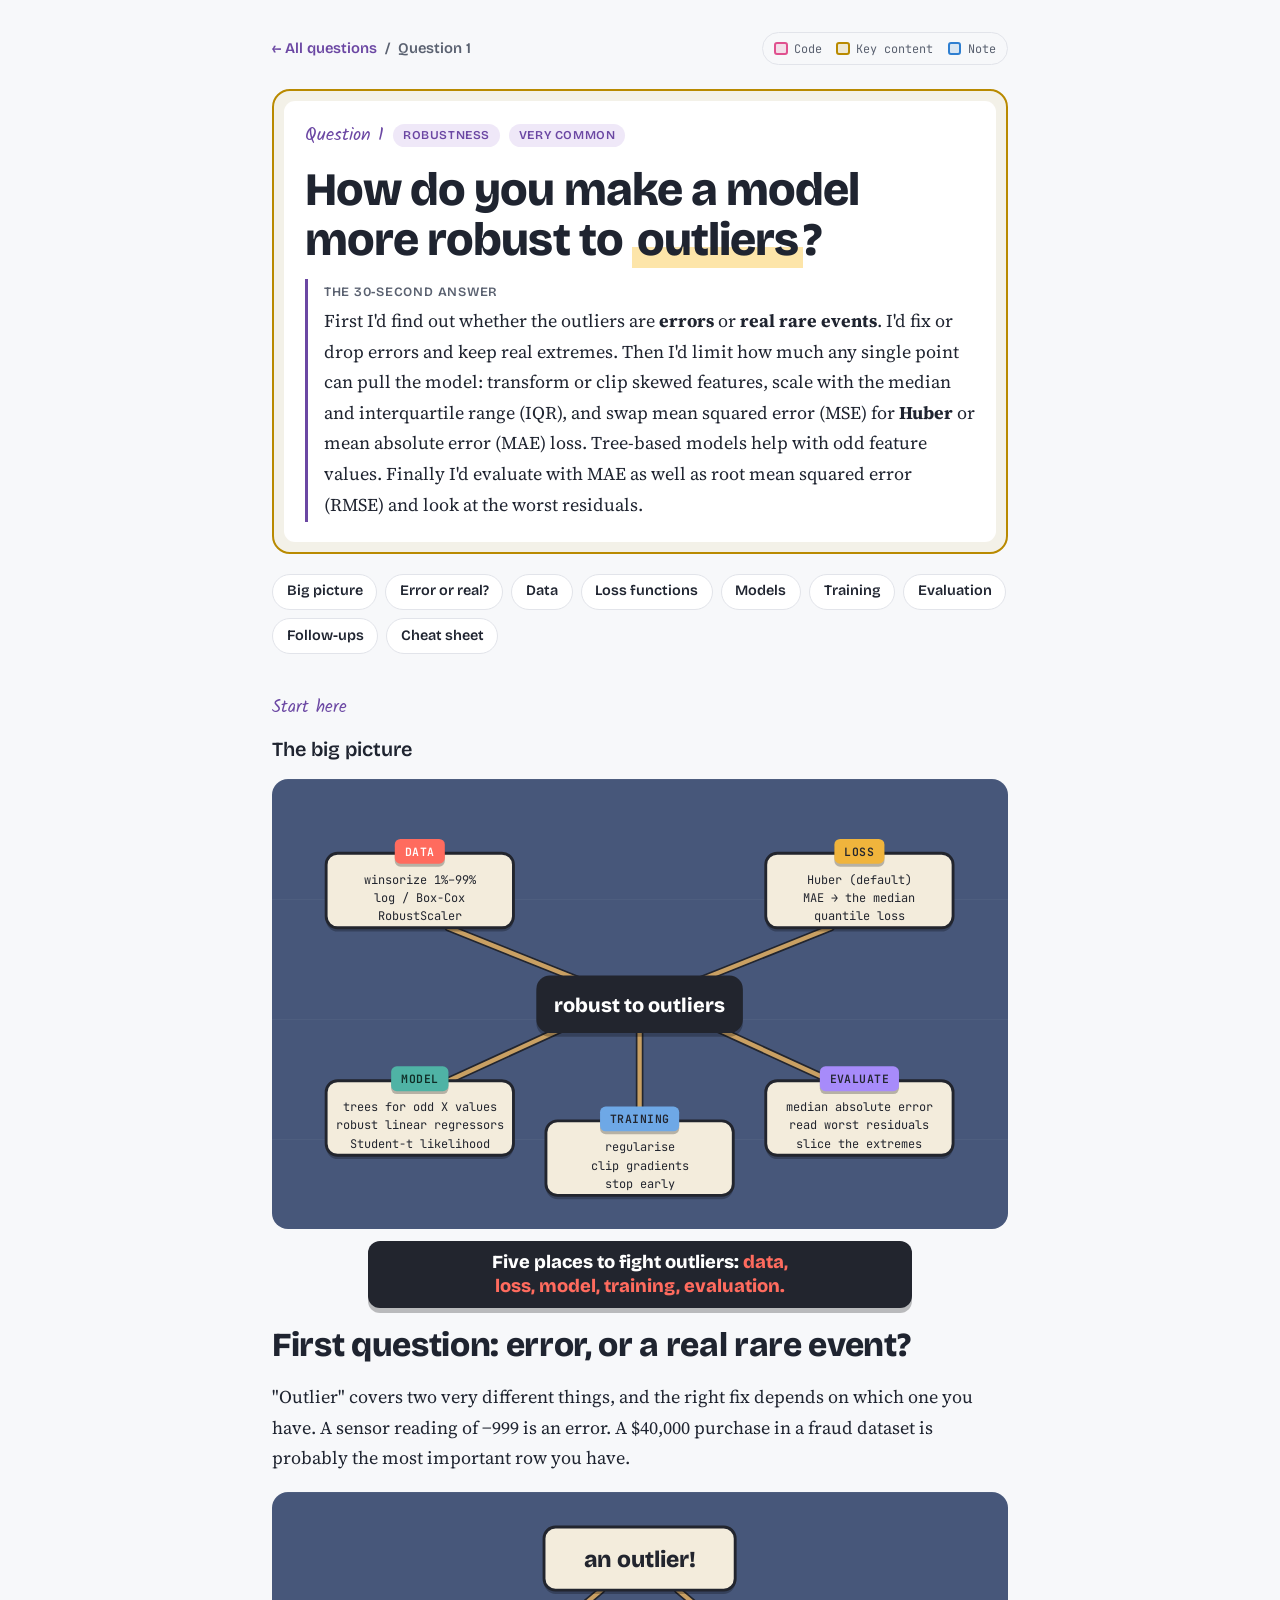
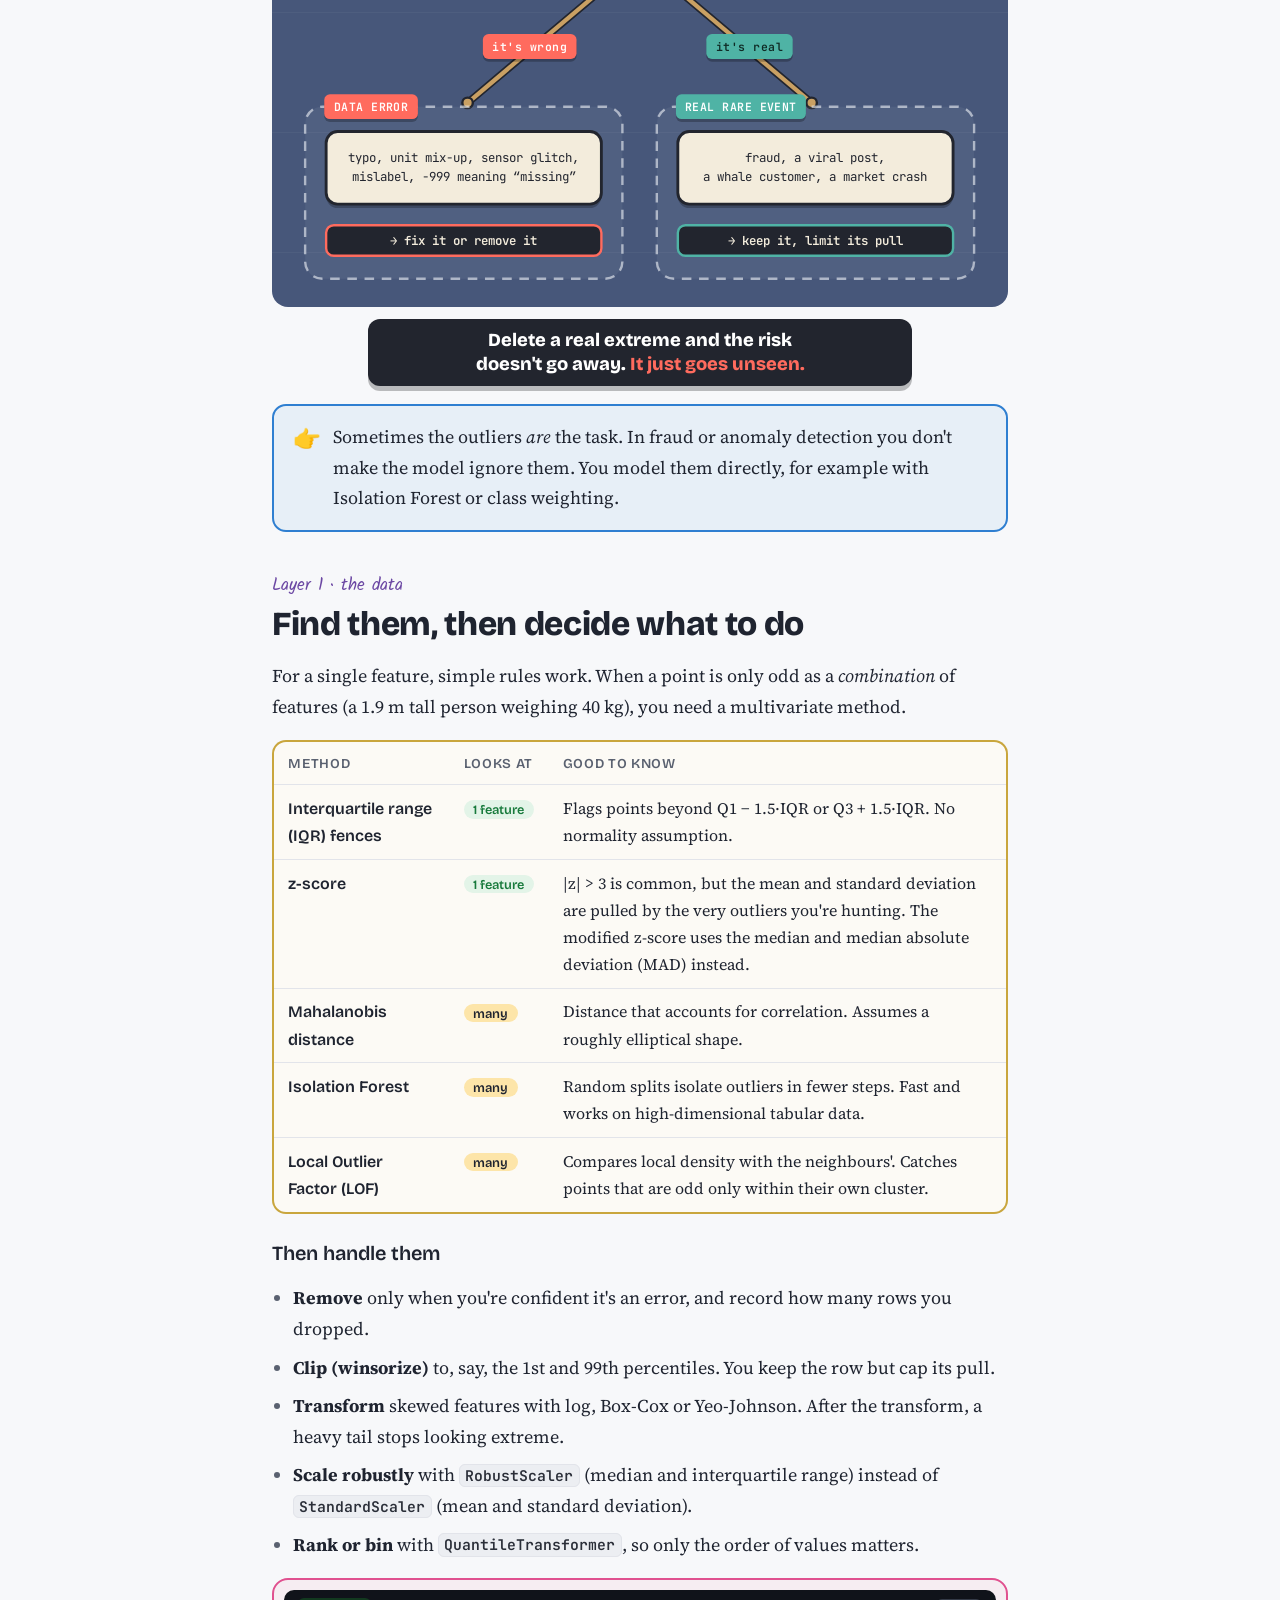
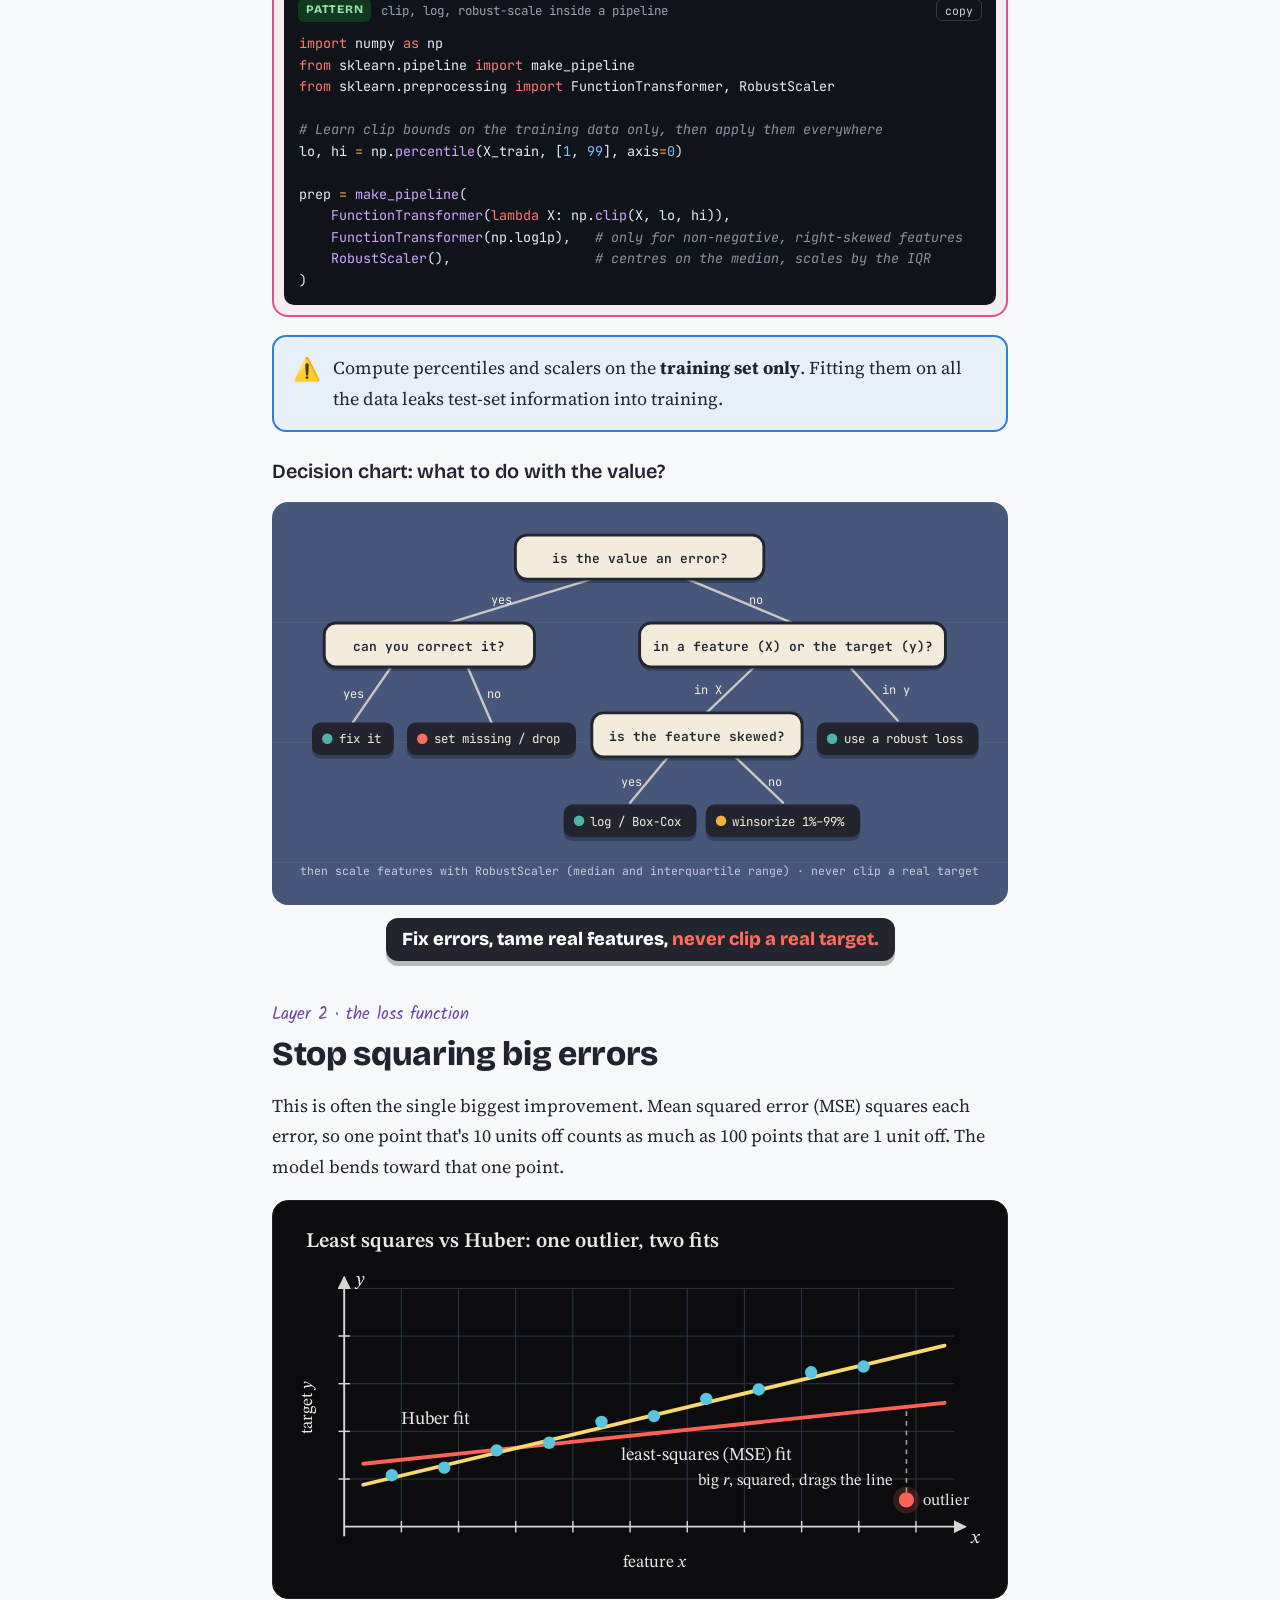
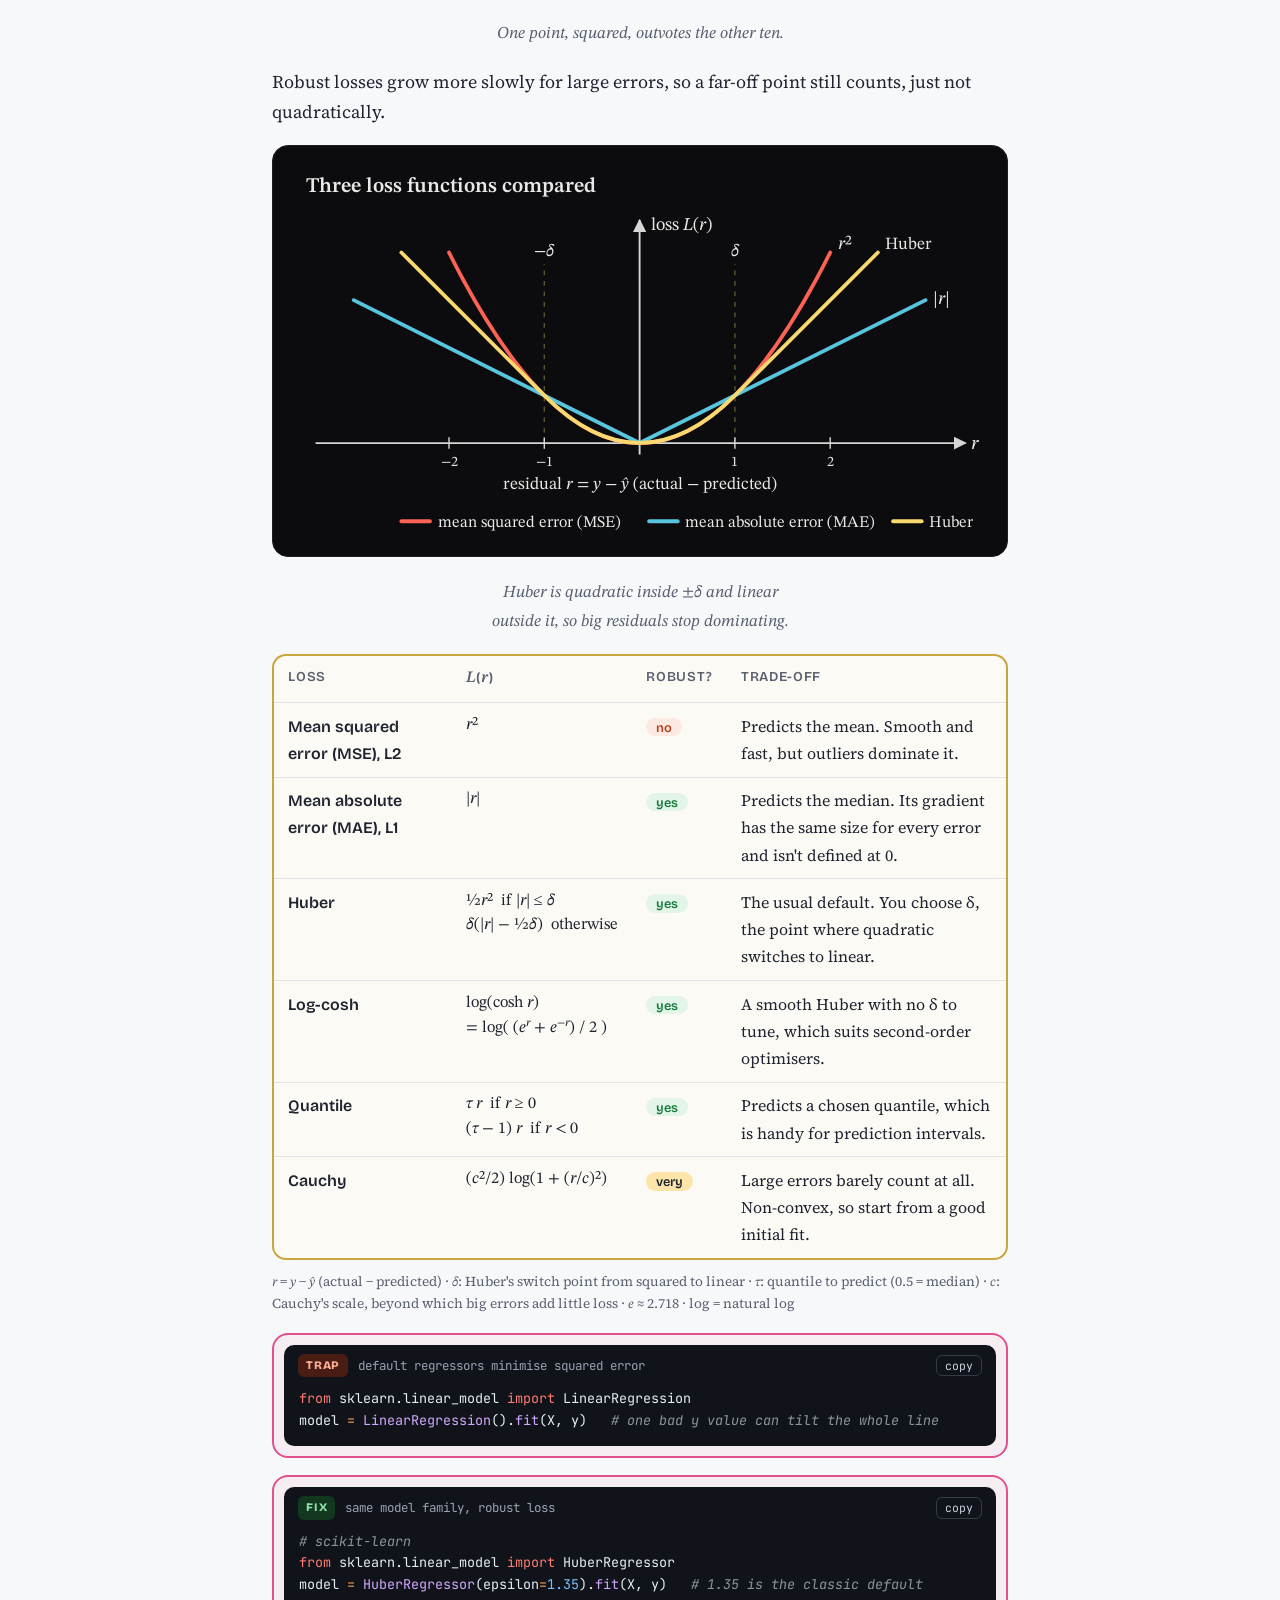
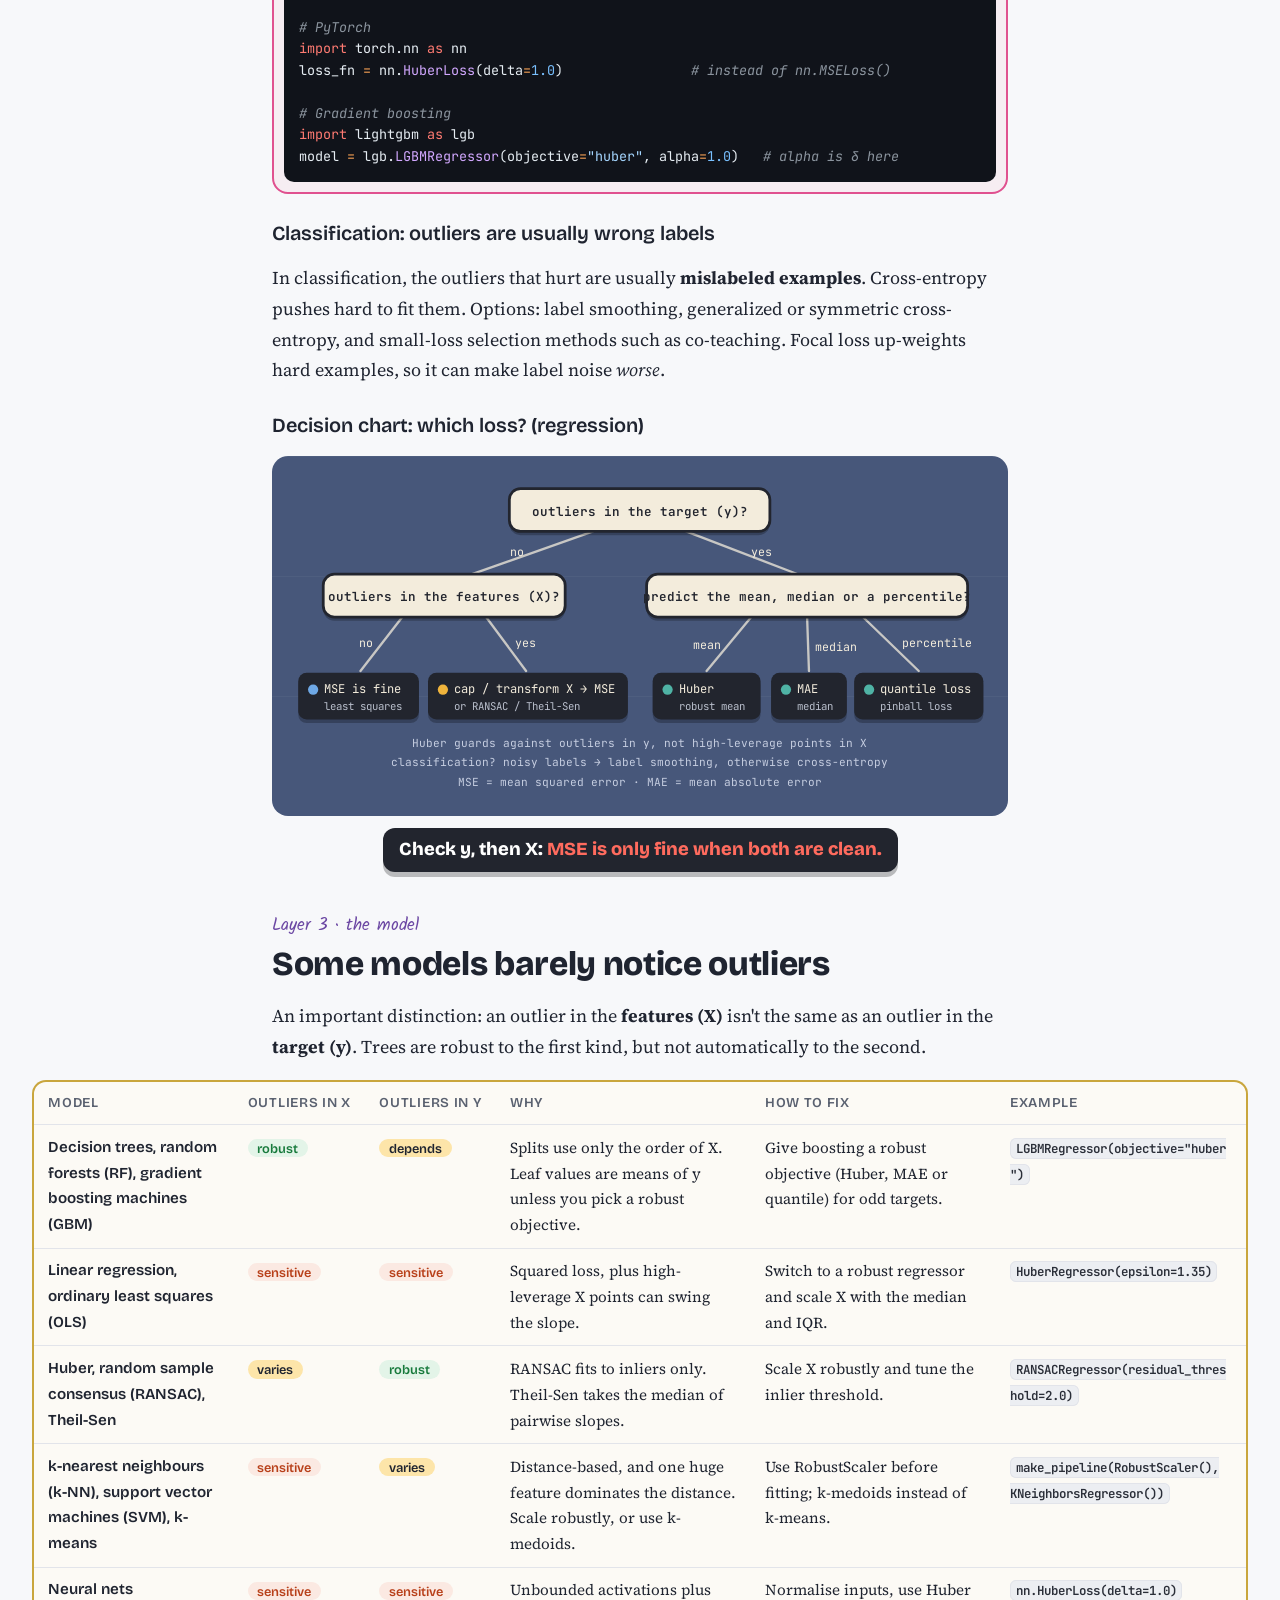
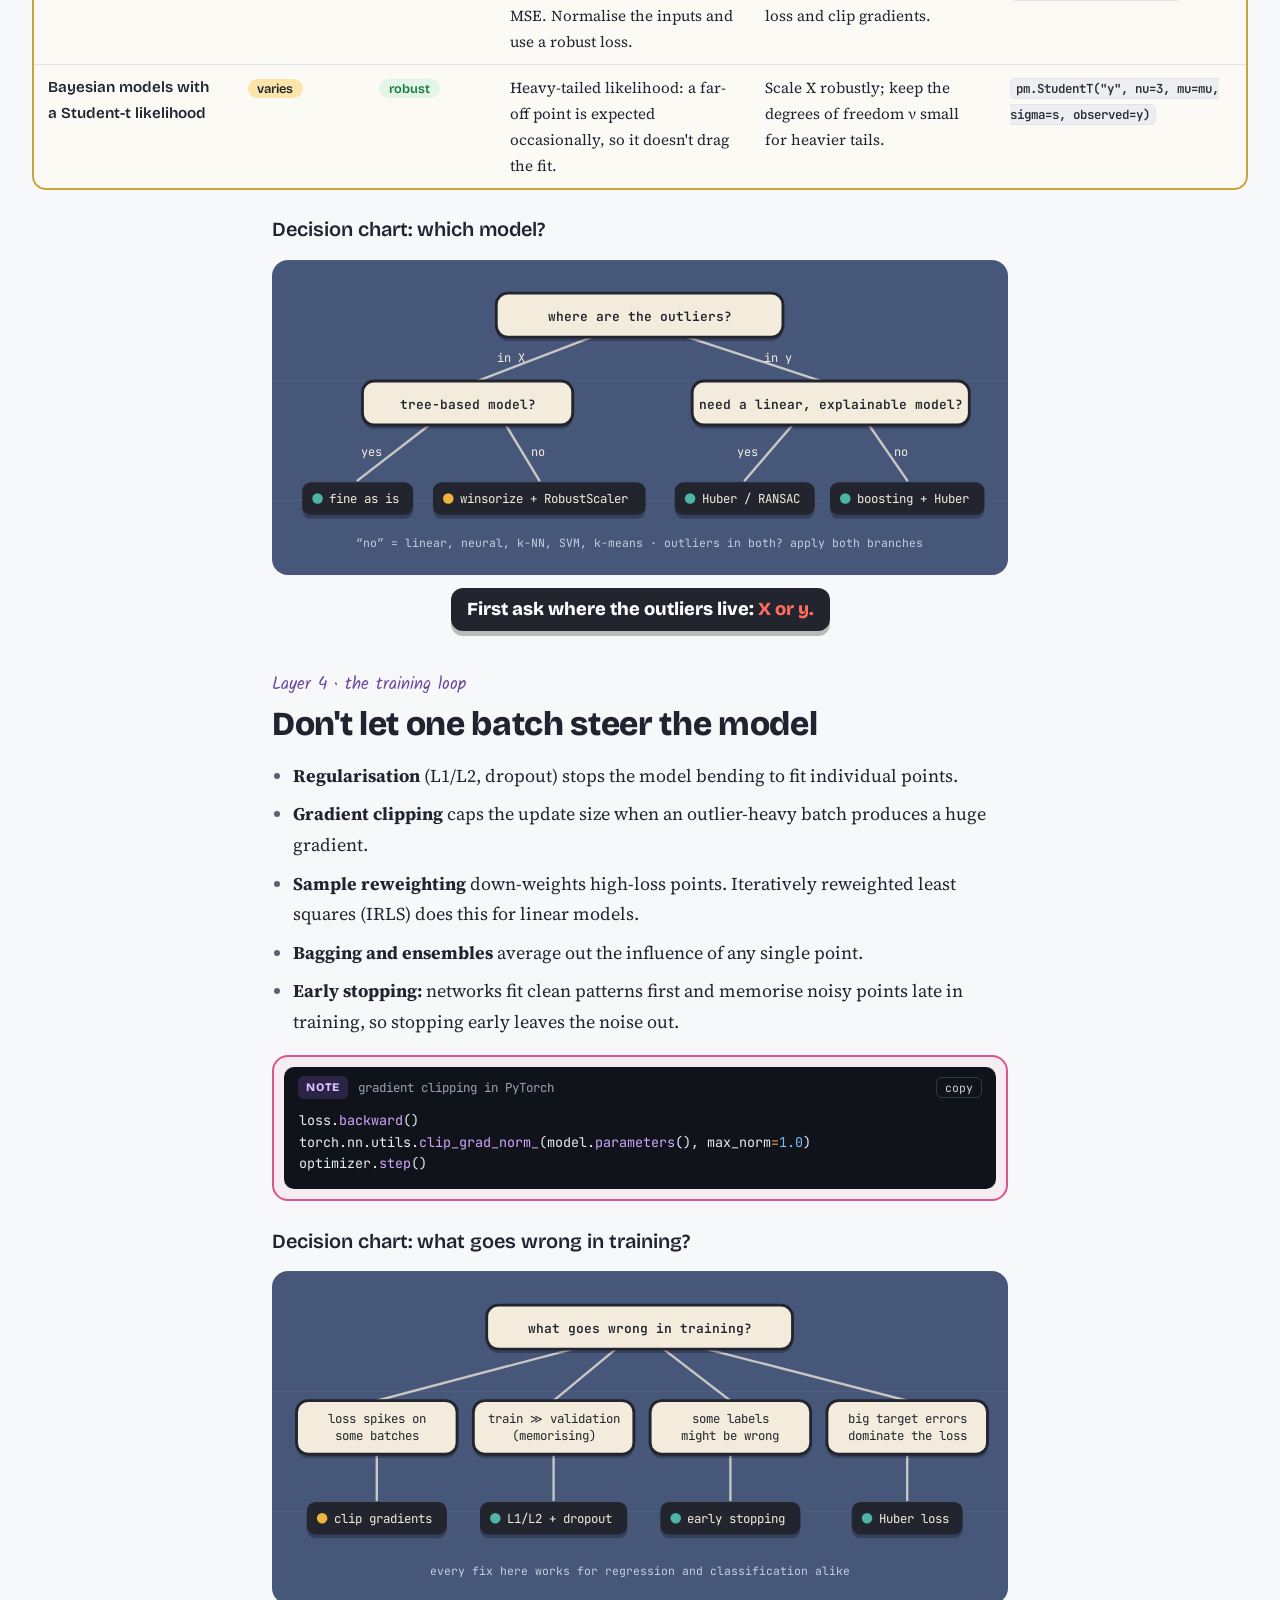
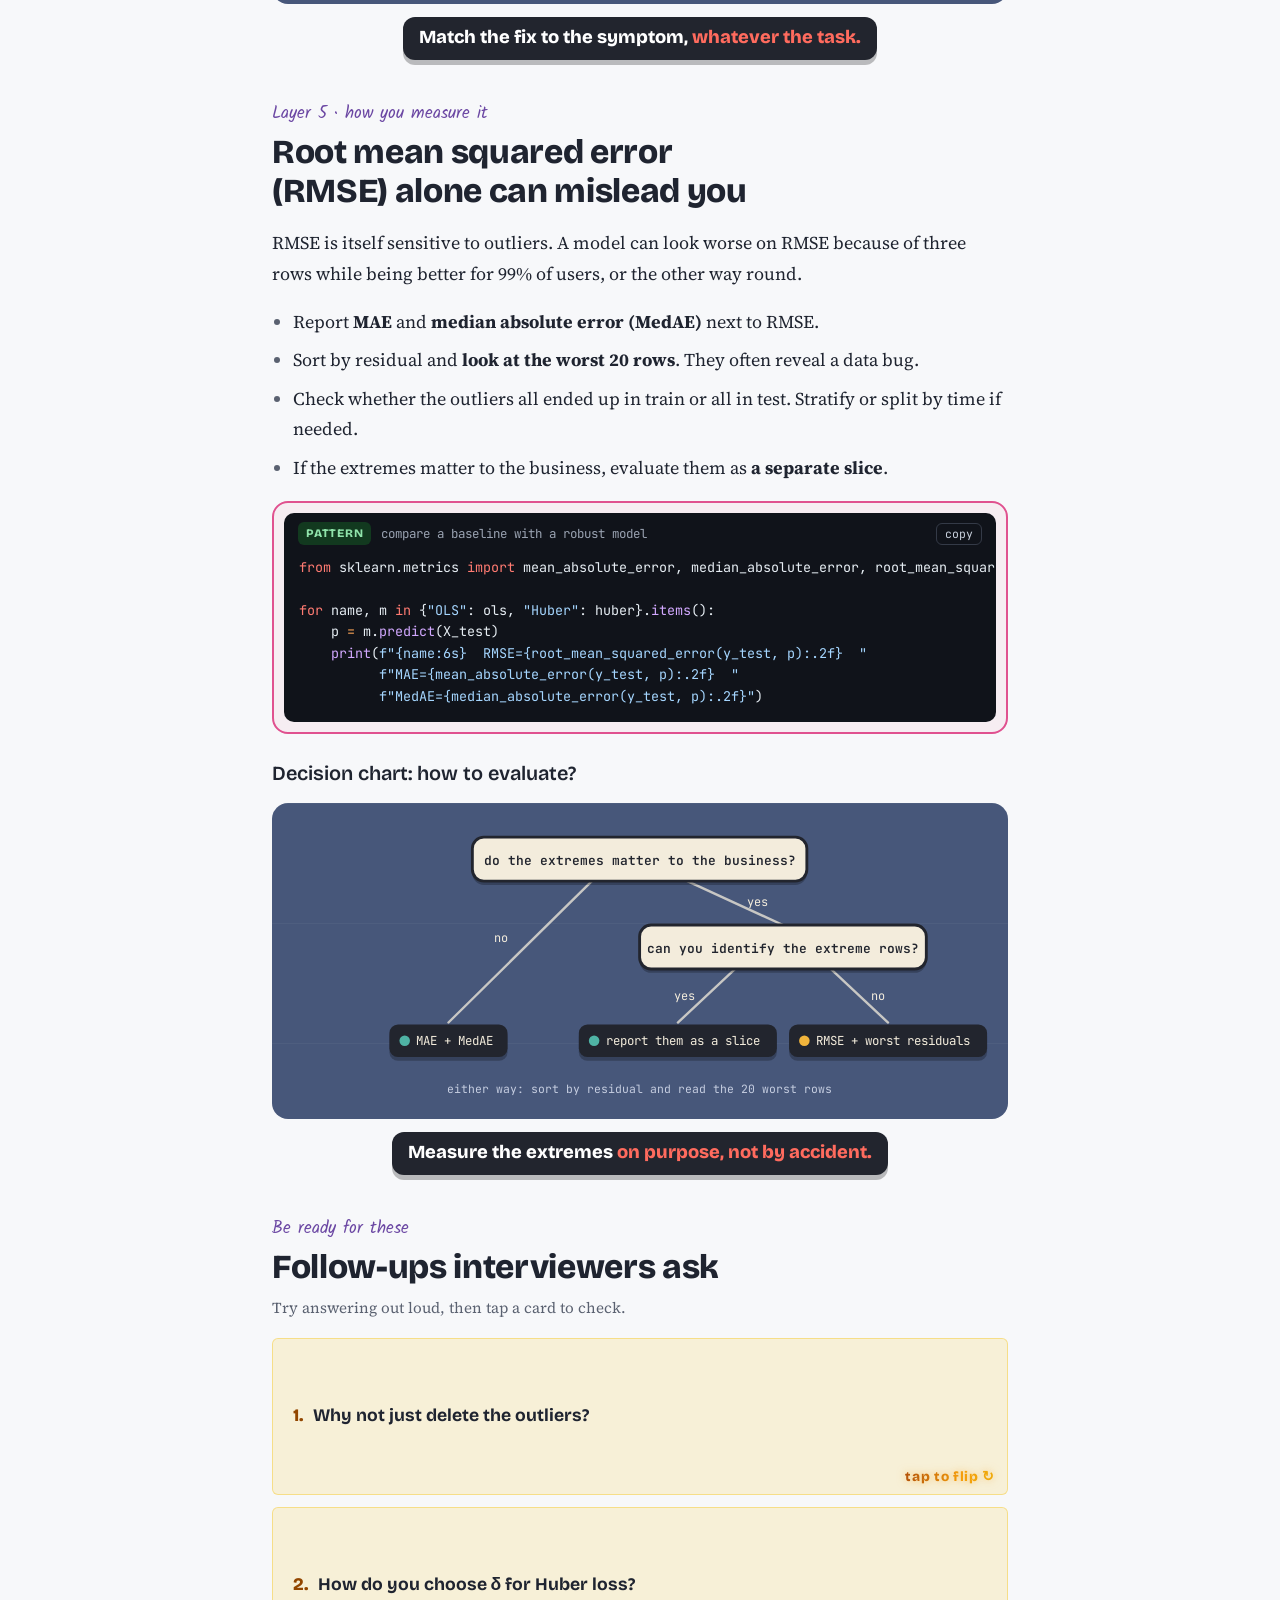
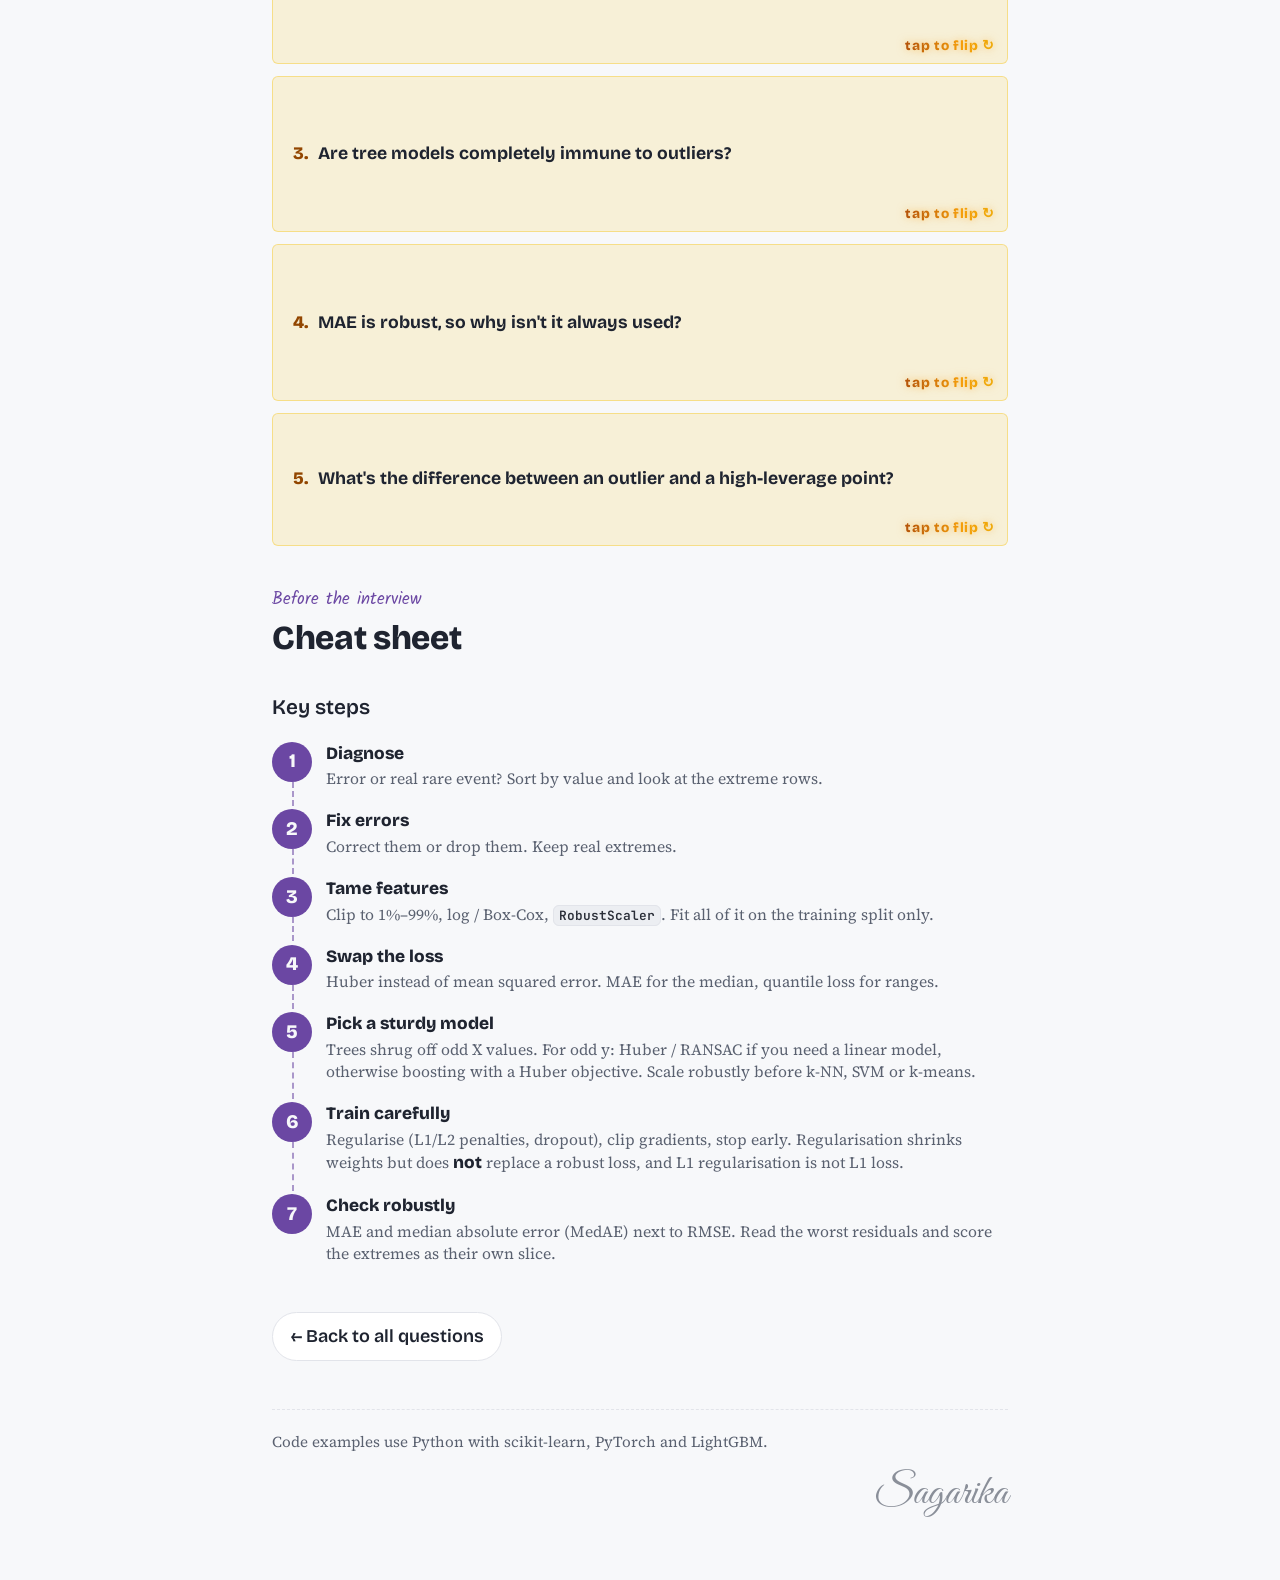
==== commit e7f33af8: "Loss chart: X branch uses capping or leverage-robust regression; percentile wording Co-Authored-By: " ====
--- a/questions/robust-to-outliers/index.html
+++ b/questions/robust-to-outliers/index.html
@@ -245,8 +245,8 @@
     <h3>Decision chart: which loss? (regression)</h3>
     <figure class="diagram illus">
       <div class="diagram-inner">
-<svg class="il" viewBox="0 0 740 362" role="img" aria-label="Decision chart for picking a regression loss. If the target has outliers, pick Huber for a robust mean, MAE for the median, or quantile loss for a range. If the target is clean but the features have outliers, fix the features first, by winsorizing and robust scaling or by using trees, RANSAC or Theil-Sen, because high-leverage points still pull a mean squared error fit. Only when both are clean is mean squared error fine. For classification, use label smoothing for noisy labels, otherwise cross-entropy.">
-<line x1="320" y1="66" x2="200" y2="112" stroke="#f3ecdc" stroke-opacity="0.75" stroke-width="2.5" stroke-linecap="round"/><text x="250" y="92" text-anchor="end" font-size="12.5" style="fill:#f3ecdc">no</text><line x1="420" y1="66" x2="530" y2="112" stroke="#f3ecdc" stroke-opacity="0.75" stroke-width="2.5" stroke-linecap="round"/><text x="484" y="92" text-anchor="start" font-size="12.5" style="fill:#f3ecdc">yes</text><line x1="130" y1="158" x2="90" y2="216" stroke="#f3ecdc" stroke-opacity="0.75" stroke-width="2.5" stroke-linecap="round"/><text x="102" y="190" text-anchor="end" font-size="12.5" style="fill:#f3ecdc">no</text><line x1="210" y1="158" x2="255" y2="216" stroke="#f3ecdc" stroke-opacity="0.75" stroke-width="2.5" stroke-linecap="round"/><text x="242" y="190" text-anchor="start" font-size="12.5" style="fill:#f3ecdc">yes</text><line x1="480" y1="158" x2="430" y2="216" stroke="#f3ecdc" stroke-opacity="0.75" stroke-width="2.5" stroke-linecap="round"/><text x="448" y="190" text-anchor="end" font-size="12.5" style="fill:#f3ecdc">mean (robust)</text><line x1="540" y1="158" x2="530" y2="216" stroke="#f3ecdc" stroke-opacity="0.75" stroke-width="2.5" stroke-linecap="round"/><text x="544" y="194" text-anchor="start" font-size="12.5" style="fill:#f3ecdc">median</text><line x1="600" y1="158" x2="650" y2="216" stroke="#f3ecdc" stroke-opacity="0.75" stroke-width="2.5" stroke-linecap="round"/><text x="636" y="190" text-anchor="start" font-size="12.5" style="fill:#f3ecdc">range</text><rect x="230.0" y="24" width="280" height="46" rx="12" fill="rgba(0,0,0,0.25)"/><rect x="230.0" y="20" width="280" height="46" rx="12" fill="#f3ecdc" stroke="#22252e" stroke-width="3"/><text x="370" y="49" text-anchor="middle" font-size="13.5" font-weight="600">outliers in the target (y)?</text><rect x="40.0" y="116" width="260" height="46" rx="12" fill="rgba(0,0,0,0.25)"/><rect x="40.0" y="112" width="260" height="46" rx="12" fill="#f3ecdc" stroke="#22252e" stroke-width="3"/><text x="170" y="141" text-anchor="middle" font-size="13.5" font-weight="600">outliers in the features (X)?</text><rect x="400.0" y="116" width="280" height="46" rx="12" fill="rgba(0,0,0,0.25)"/><rect x="400.0" y="112" width="280" height="46" rx="12" fill="#f3ecdc" stroke="#22252e" stroke-width="3"/><text x="540" y="141" text-anchor="middle" font-size="13.5" font-weight="600">need the mean, median or range?</text><rect x="28.200000000000003" y="222" width="123.6" height="34" rx="9" fill="rgba(0,0,0,0.25)"/><rect x="28.200000000000003" y="218" width="123.6" height="34" rx="9" fill="#22252e"/><circle cx="44.2" cy="235" r="5.5" fill="#6ea8e6"/><text class="chip-t" x="56.2" y="240" style="font-size:13px">MSE is fine</text><rect x="155.2" y="222" width="199.6" height="34" rx="9" fill="rgba(0,0,0,0.25)"/><rect x="155.2" y="218" width="199.6" height="34" rx="9" fill="#22252e"/><circle cx="171.2" cy="235" r="5.5" fill="#f0b43c"/><text class="chip-t" x="183.2" y="240" style="font-size:13px">fix X first, then MSE</text><rect x="391.0" y="222" width="78.0" height="34" rx="9" fill="rgba(0,0,0,0.25)"/><rect x="391.0" y="218" width="78.0" height="34" rx="9" fill="#22252e"/><circle cx="407.0" cy="235" r="5.5" fill="#4fb3a5"/><text class="chip-t" x="419.0" y="240" style="font-size:13px">Huber</text><rect x="498.6" y="222" width="62.8" height="34" rx="9" fill="rgba(0,0,0,0.25)"/><rect x="498.6" y="218" width="62.8" height="34" rx="9" fill="#22252e"/><circle cx="514.6" cy="235" r="5.5" fill="#4fb3a5"/><text class="chip-t" x="526.6" y="240" style="font-size:13px">MAE</text><rect x="580.6" y="222" width="138.8" height="34" rx="9" fill="rgba(0,0,0,0.25)"/><rect x="580.6" y="218" width="138.8" height="34" rx="9" fill="#22252e"/><circle cx="596.6" cy="235" r="5.5" fill="#4fb3a5"/><text class="chip-t" x="608.6" y="240" style="font-size:13px">quantile loss</text><text x="370" y="282" text-anchor="middle" font-size="12" style="fill:#c5cde0">“fix X first” = winsorize + RobustScaler, or trees / RANSAC / Theil-Sen</text><text x="370" y="302" text-anchor="middle" font-size="12" style="fill:#c5cde0">Huber guards against outliers in y, not high-leverage points in X</text><text x="370" y="324" text-anchor="middle" font-size="12" style="fill:#c5cde0">classification? noisy labels → label smoothing, otherwise cross-entropy</text><text x="370" y="346" text-anchor="middle" font-size="12" style="fill:#c5cde0">MSE = mean squared error · MAE = mean absolute error</text>
+<svg class="il" viewBox="0 0 760 356" role="img" aria-label="Decision chart for picking a regression loss. If the target has no outliers and the features have none, mean squared error with ordinary least squares is fine. If the features have outliers, cap or transform them and then mean squared error is fine, or use leverage-robust regression such as RANSAC or Theil-Sen. If the target has outliers: to predict a robust mean use Huber loss, for the median use mean absolute error, and for a percentile use quantile, or pinball, loss. Huber guards against outliers in y, not high-leverage points in X.">
+<line x1="330" y1="66" x2="200" y2="112" stroke="#f3ecdc" stroke-opacity="0.75" stroke-width="2.5" stroke-linecap="round"/><text x="256" y="92" text-anchor="end" font-size="12.5" style="fill:#f3ecdc">no</text><line x1="430" y1="66" x2="550" y2="112" stroke="#f3ecdc" stroke-opacity="0.75" stroke-width="2.5" stroke-linecap="round"/><text x="500" y="92" text-anchor="start" font-size="12.5" style="fill:#f3ecdc">yes</text><line x1="125" y1="158" x2="80" y2="216" stroke="#f3ecdc" stroke-opacity="0.75" stroke-width="2.5" stroke-linecap="round"/><text x="94" y="190" text-anchor="end" font-size="12.5" style="fill:#f3ecdc">no</text><line x1="215" y1="158" x2="258" y2="216" stroke="#f3ecdc" stroke-opacity="0.75" stroke-width="2.5" stroke-linecap="round"/><text x="246" y="190" text-anchor="start" font-size="12.5" style="fill:#f3ecdc">yes</text><line x1="500" y1="158" x2="452" y2="216" stroke="#f3ecdc" stroke-opacity="0.75" stroke-width="2.5" stroke-linecap="round"/><text x="468" y="192" text-anchor="end" font-size="12.5" style="fill:#f3ecdc">mean</text><line x1="560" y1="158" x2="562" y2="216" stroke="#f3ecdc" stroke-opacity="0.75" stroke-width="2.5" stroke-linecap="round"/><text x="568" y="194" text-anchor="start" font-size="12.5" style="fill:#f3ecdc">median</text><line x1="620" y1="158" x2="680" y2="216" stroke="#f3ecdc" stroke-opacity="0.75" stroke-width="2.5" stroke-linecap="round"/><text x="662" y="190" text-anchor="start" font-size="12.5" style="fill:#f3ecdc">percentile</text><rect x="240.0" y="24" width="280" height="46" rx="12" fill="rgba(0,0,0,0.25)"/><rect x="240.0" y="20" width="280" height="46" rx="12" fill="#f3ecdc" stroke="#22252e" stroke-width="3"/><text x="380" y="49" text-anchor="middle" font-size="13.5" font-weight="600">outliers in the target (y)?</text><rect x="40.0" y="116" width="260" height="46" rx="12" fill="rgba(0,0,0,0.25)"/><rect x="40.0" y="112" width="260" height="46" rx="12" fill="#f3ecdc" stroke="#22252e" stroke-width="3"/><text x="170" y="141" text-anchor="middle" font-size="13.5" font-weight="600">outliers in the features (X)?</text><rect x="387.5" y="116" width="345" height="46" rx="12" fill="rgba(0,0,0,0.25)"/><rect x="387.5" y="112" width="345" height="46" rx="12" fill="#f3ecdc" stroke="#22252e" stroke-width="3"/><text x="560" y="141" text-anchor="middle" font-size="13.5" font-weight="600">predict the mean, median or a percentile?</text><rect x="13.150000000000006" y="222" width="129.7" height="50" rx="9" fill="rgba(0,0,0,0.25)"/><rect x="13.150000000000006" y="218" width="129.7" height="50" rx="9" fill="#22252e"/><circle cx="29.150000000000006" cy="236" r="5.5" fill="#6ea8e6"/><text class="chip-t" x="41.150000000000006" y="240" style="font-size:13px">MSE is fine</text><text x="41.150000000000006" y="258" style="font-size:11.5px;fill:#b9bfcc">least squares</text><rect x="152.60000000000002" y="222" width="214.79999999999998" height="50" rx="9" fill="rgba(0,0,0,0.25)"/><rect x="152.60000000000002" y="218" width="214.79999999999998" height="50" rx="9" fill="#22252e"/><circle cx="168.60000000000002" cy="236" r="5.5" fill="#f0b43c"/><text class="chip-t" x="180.60000000000002" y="240" style="font-size:13px">cap / transform X → MSE</text><text x="180.60000000000002" y="258" style="font-size:11.5px;fill:#b9bfcc">or RANSAC / Theil-Sen</text><rect x="394.05" y="222" width="115.9" height="50" rx="9" fill="rgba(0,0,0,0.25)"/><rect x="394.05" y="218" width="115.9" height="50" rx="9" fill="#22252e"/><circle cx="410.05" cy="236" r="5.5" fill="#4fb3a5"/><text class="chip-t" x="422.05" y="240" style="font-size:13px">Huber</text><text x="422.05" y="258" style="font-size:11.5px;fill:#b9bfcc">robust mean</text><rect x="521.3" y="222" width="81.4" height="50" rx="9" fill="rgba(0,0,0,0.25)"/><rect x="521.3" y="218" width="81.4" height="50" rx="9" fill="#22252e"/><circle cx="537.3" cy="236" r="5.5" fill="#4fb3a5"/><text class="chip-t" x="549.3" y="240" style="font-size:13px">MAE</text><text x="549.3" y="258" style="font-size:11.5px;fill:#b9bfcc">median</text><rect x="610.6" y="222" width="138.8" height="50" rx="9" fill="rgba(0,0,0,0.25)"/><rect x="610.6" y="218" width="138.8" height="50" rx="9" fill="#22252e"/><circle cx="626.6" cy="236" r="5.5" fill="#4fb3a5"/><text class="chip-t" x="638.6" y="240" style="font-size:13px">quantile loss</text><text x="638.6" y="258" style="font-size:11.5px;fill:#b9bfcc">pinball loss</text><text x="380" y="298" text-anchor="middle" font-size="12" style="fill:#c5cde0">Huber guards against outliers in y, not high-leverage points in X</text><text x="380" y="318" text-anchor="middle" font-size="12" style="fill:#c5cde0">classification? noisy labels → label smoothing, otherwise cross-entropy</text><text x="380" y="340" text-anchor="middle" font-size="12" style="fill:#c5cde0">MSE = mean squared error · MAE = mean absolute error</text>
 </svg>
       </div>
       <figcaption>Check y, then X: <em>MSE is only fine when both are clean.</em></figcaption>
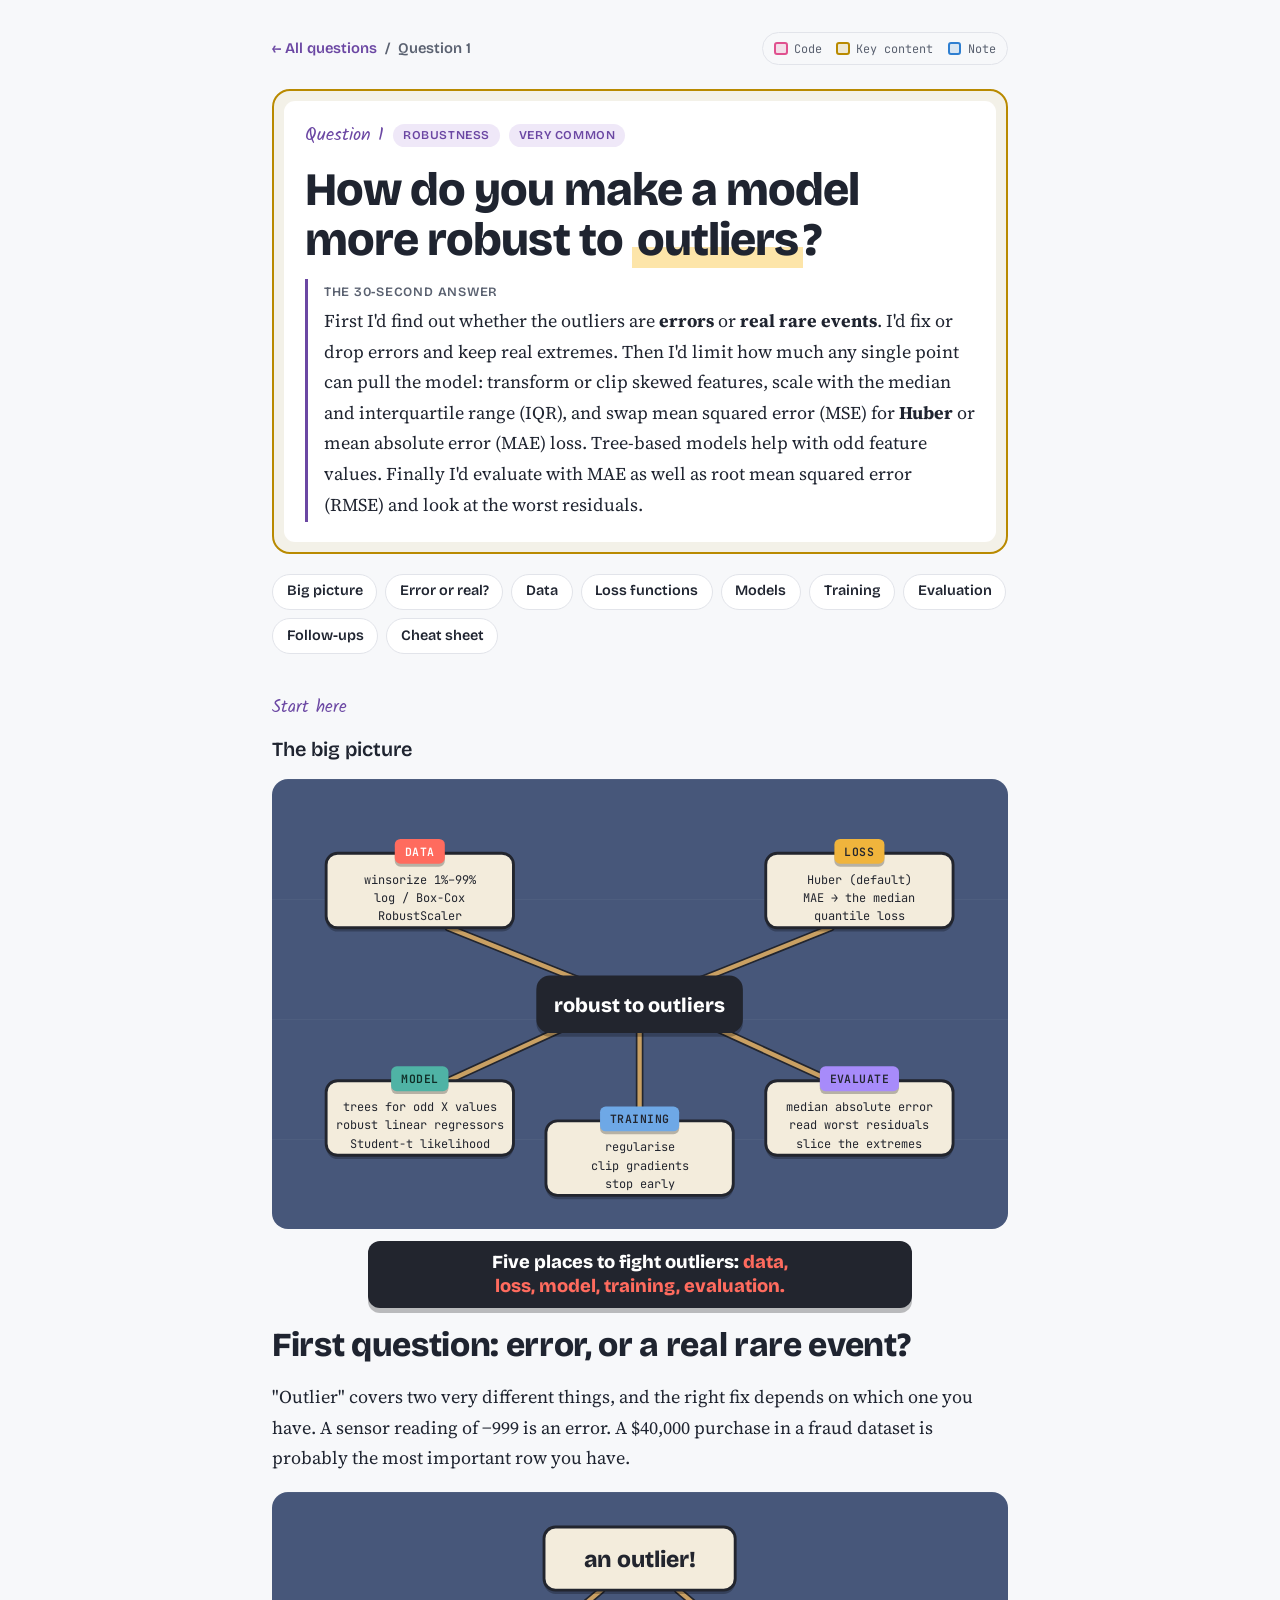
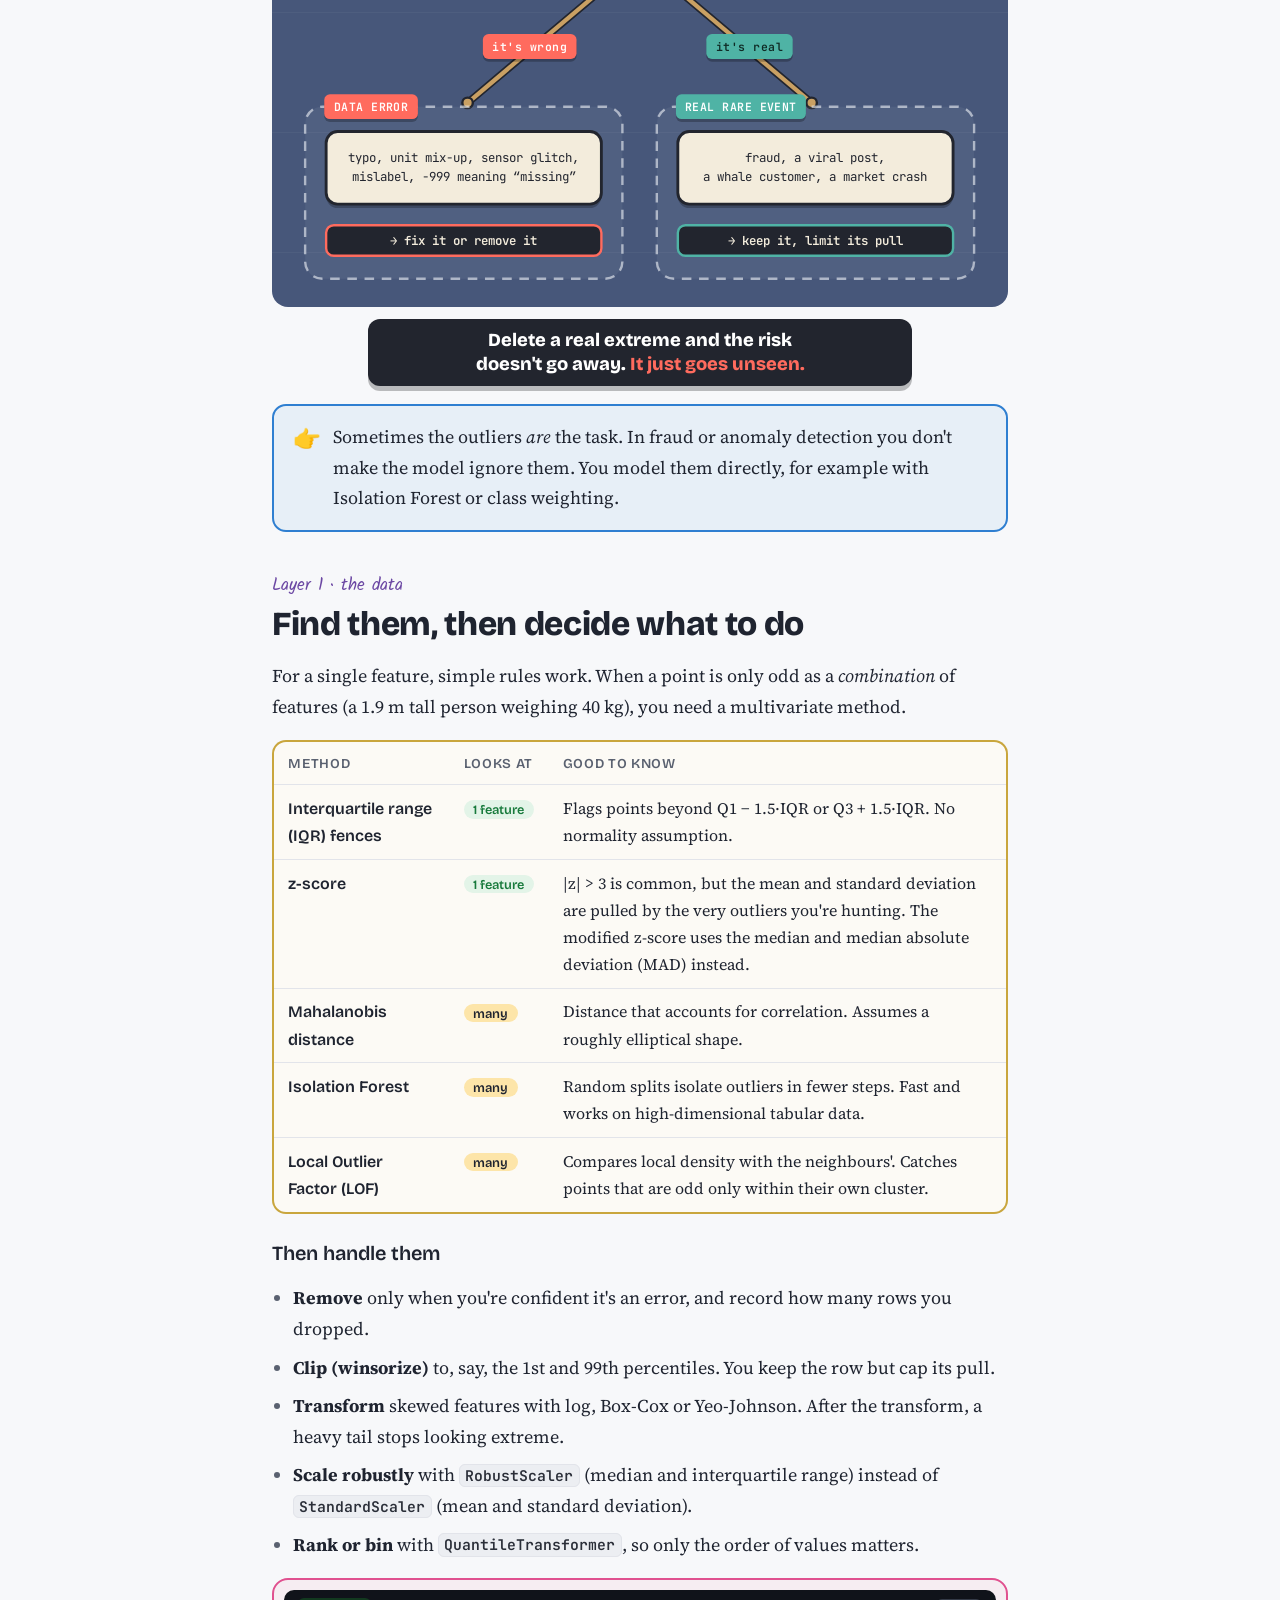
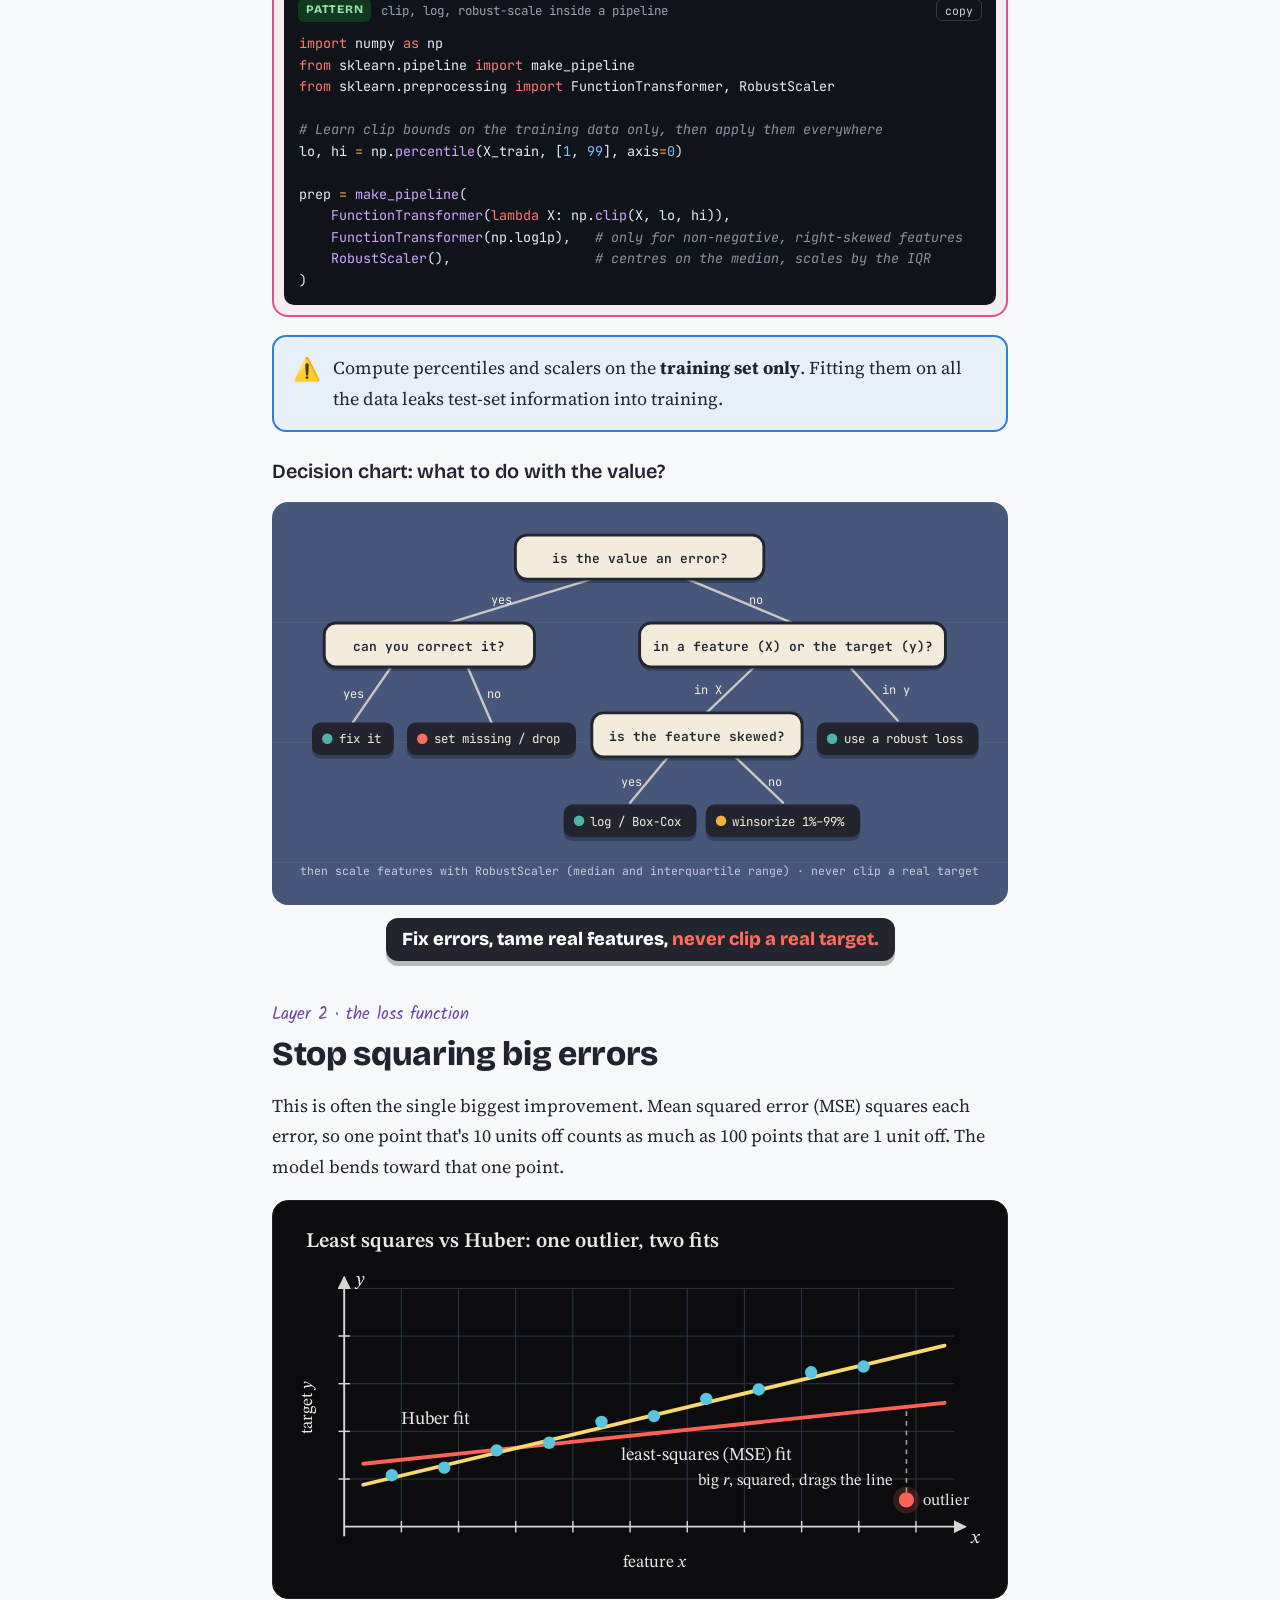
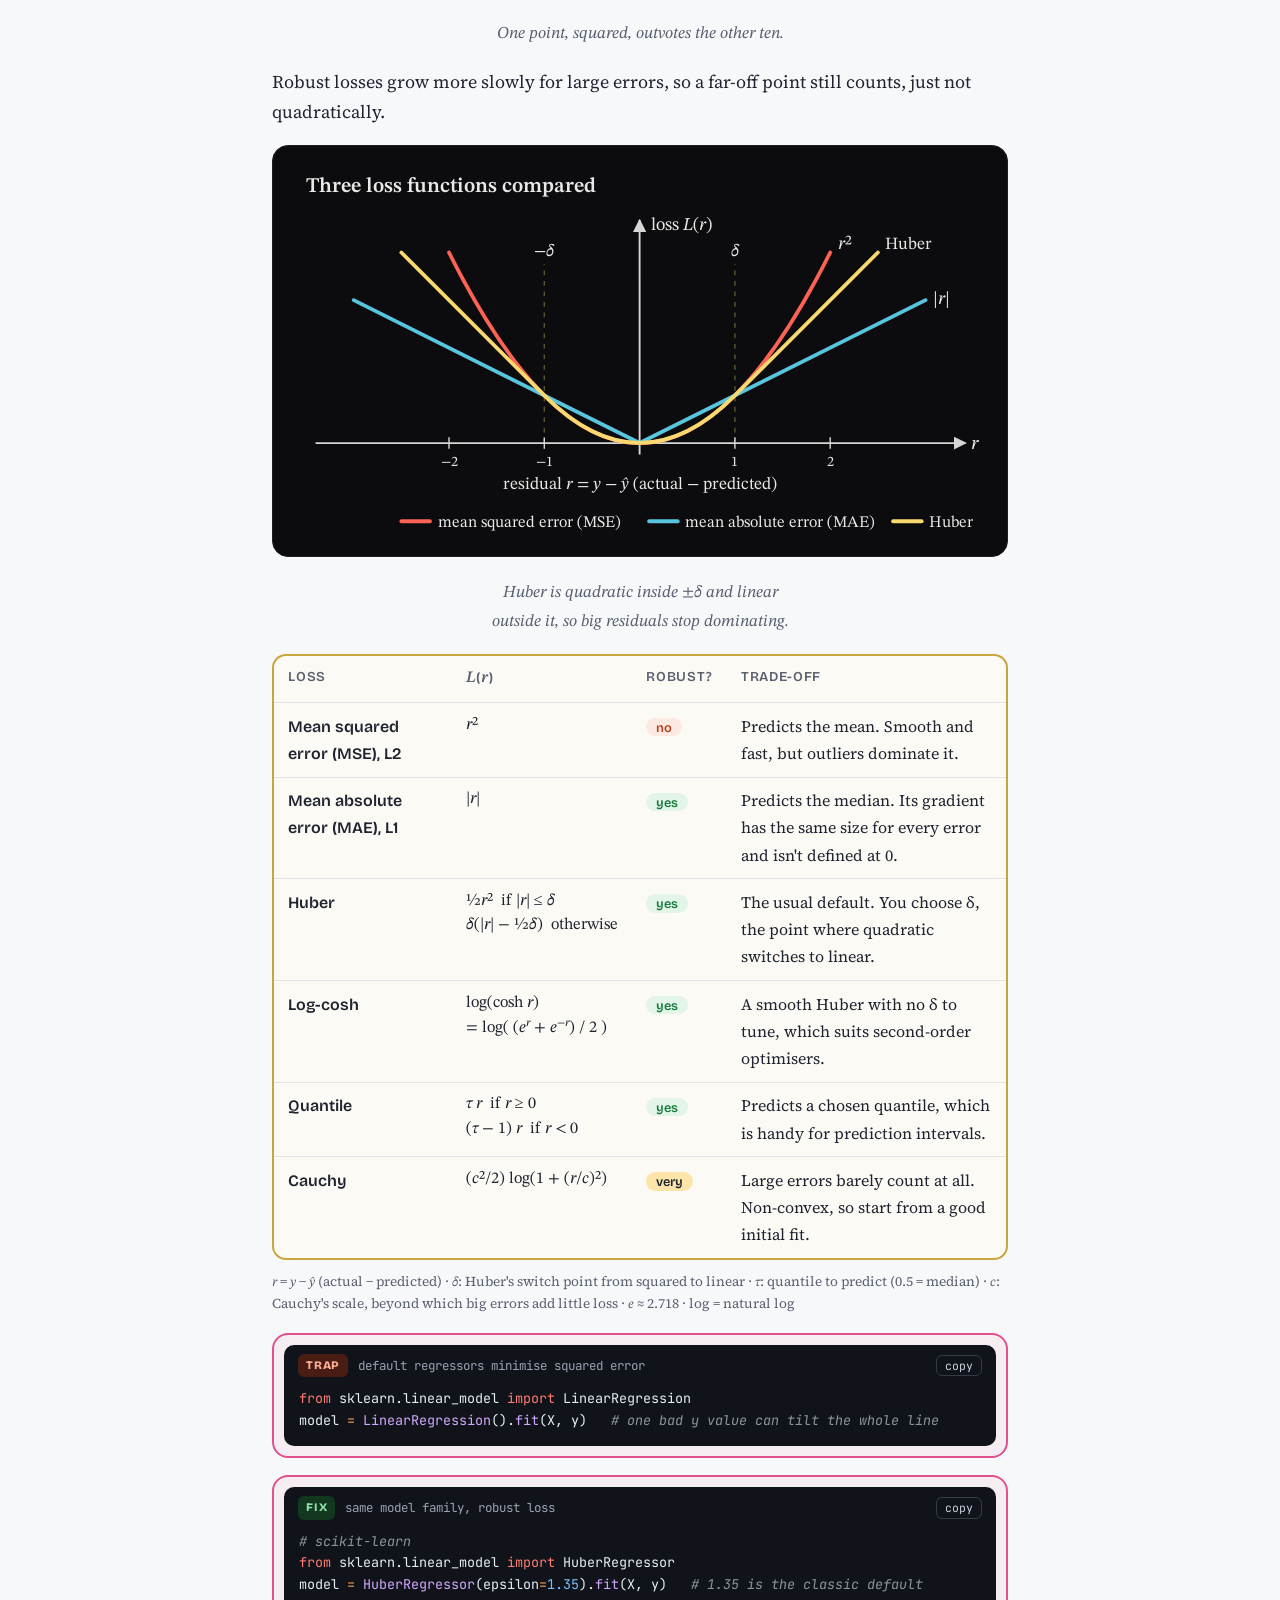
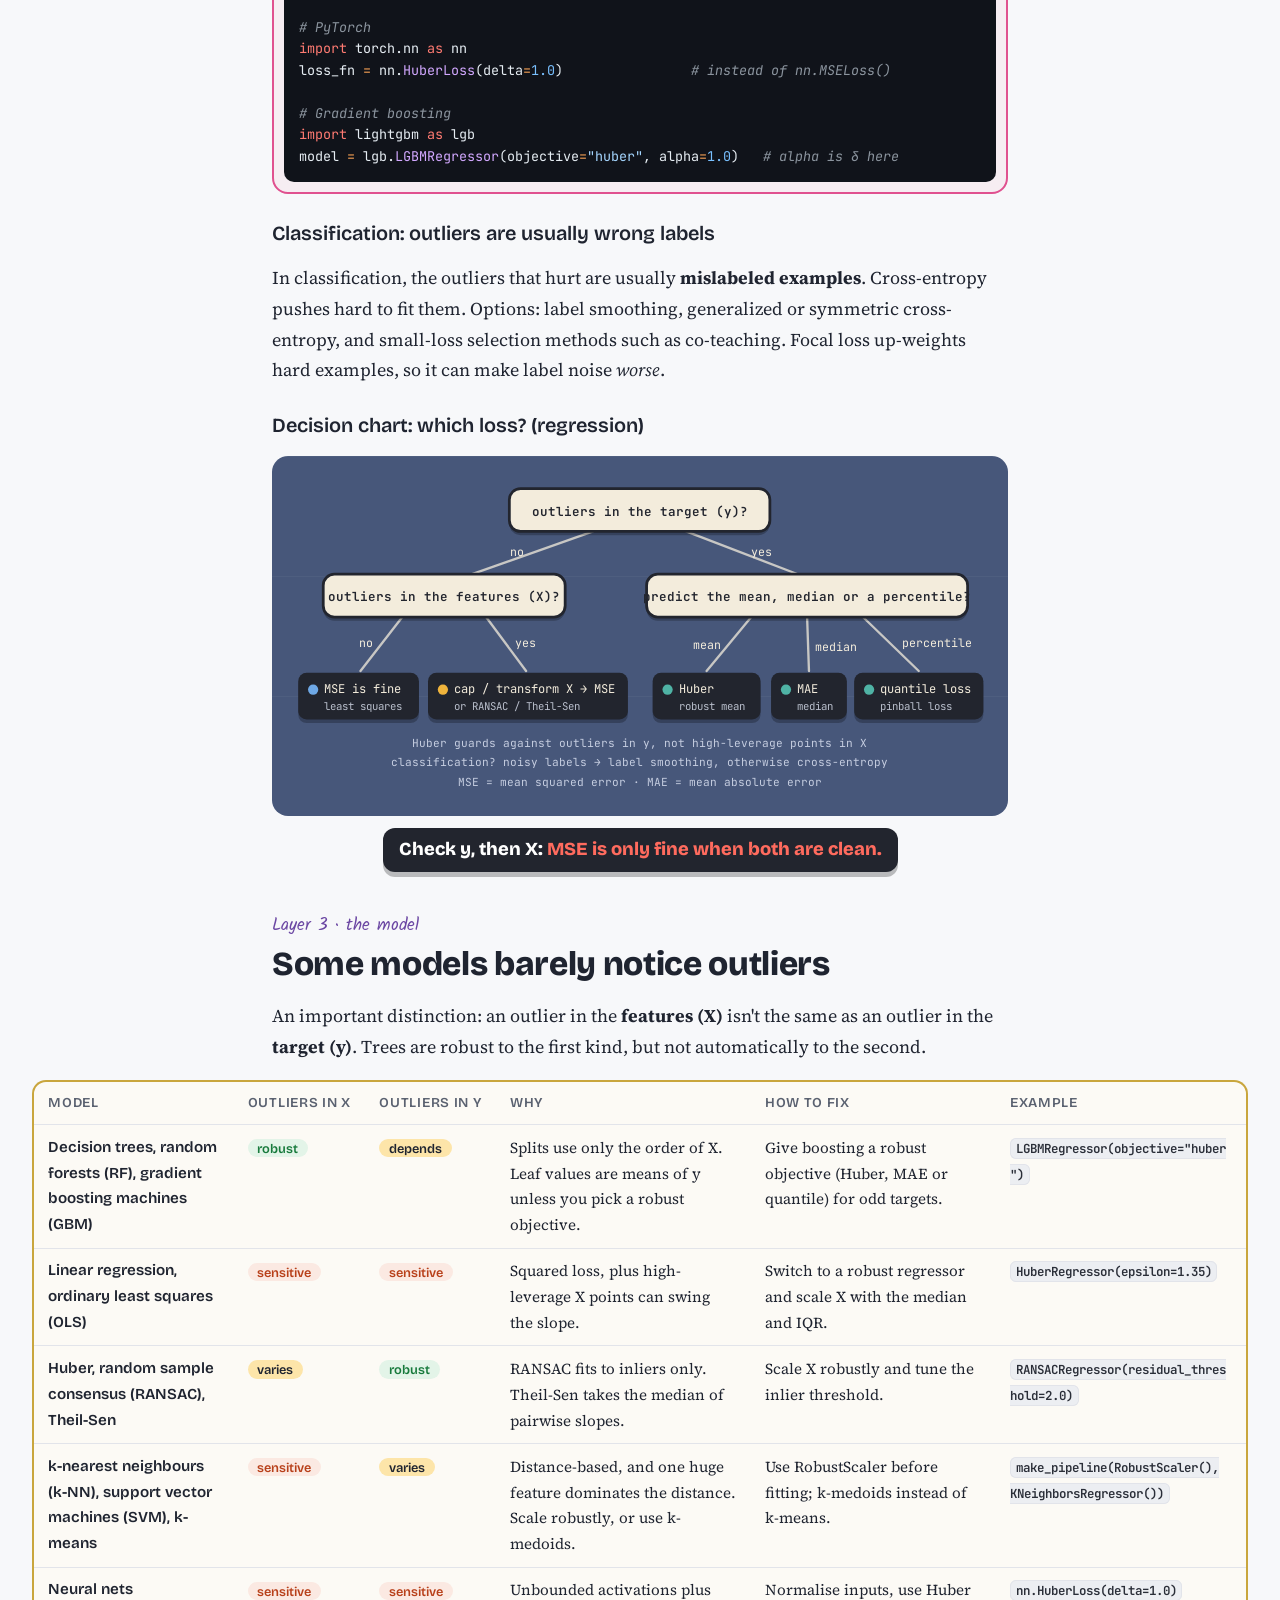
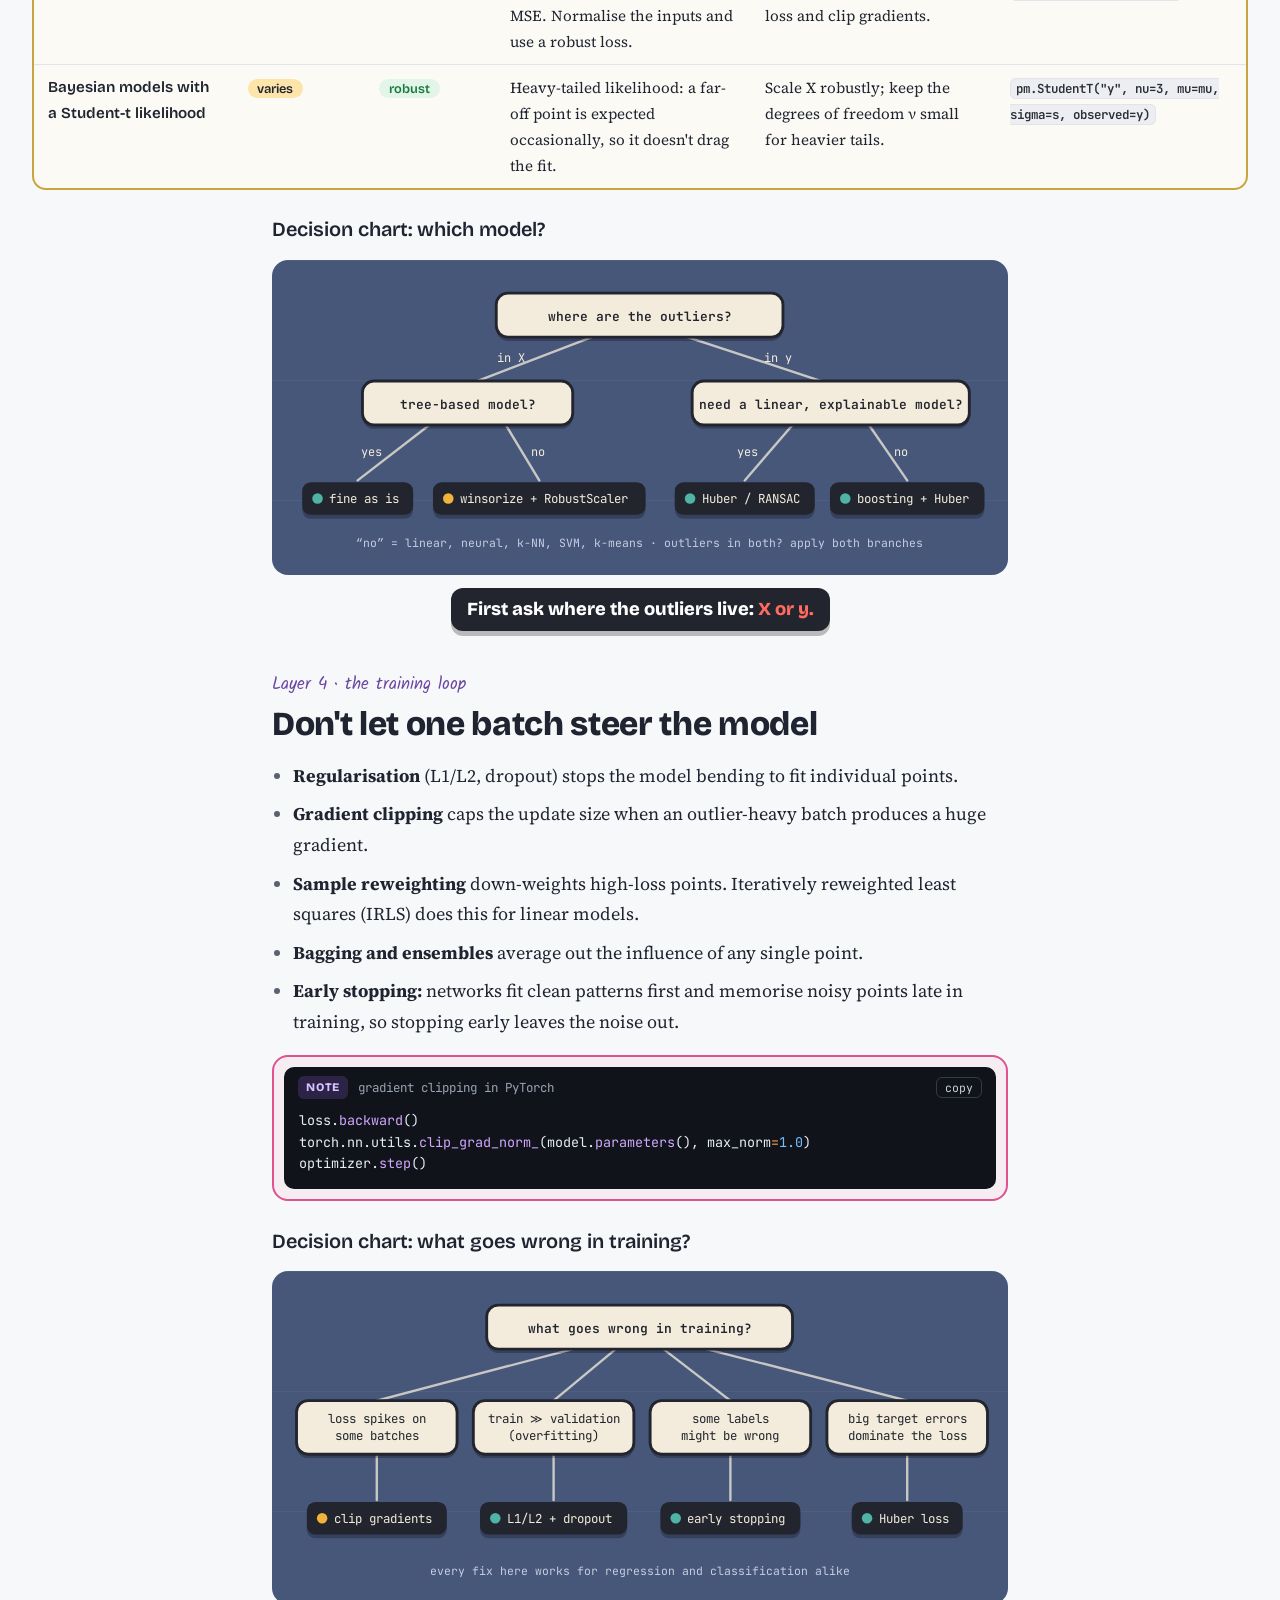
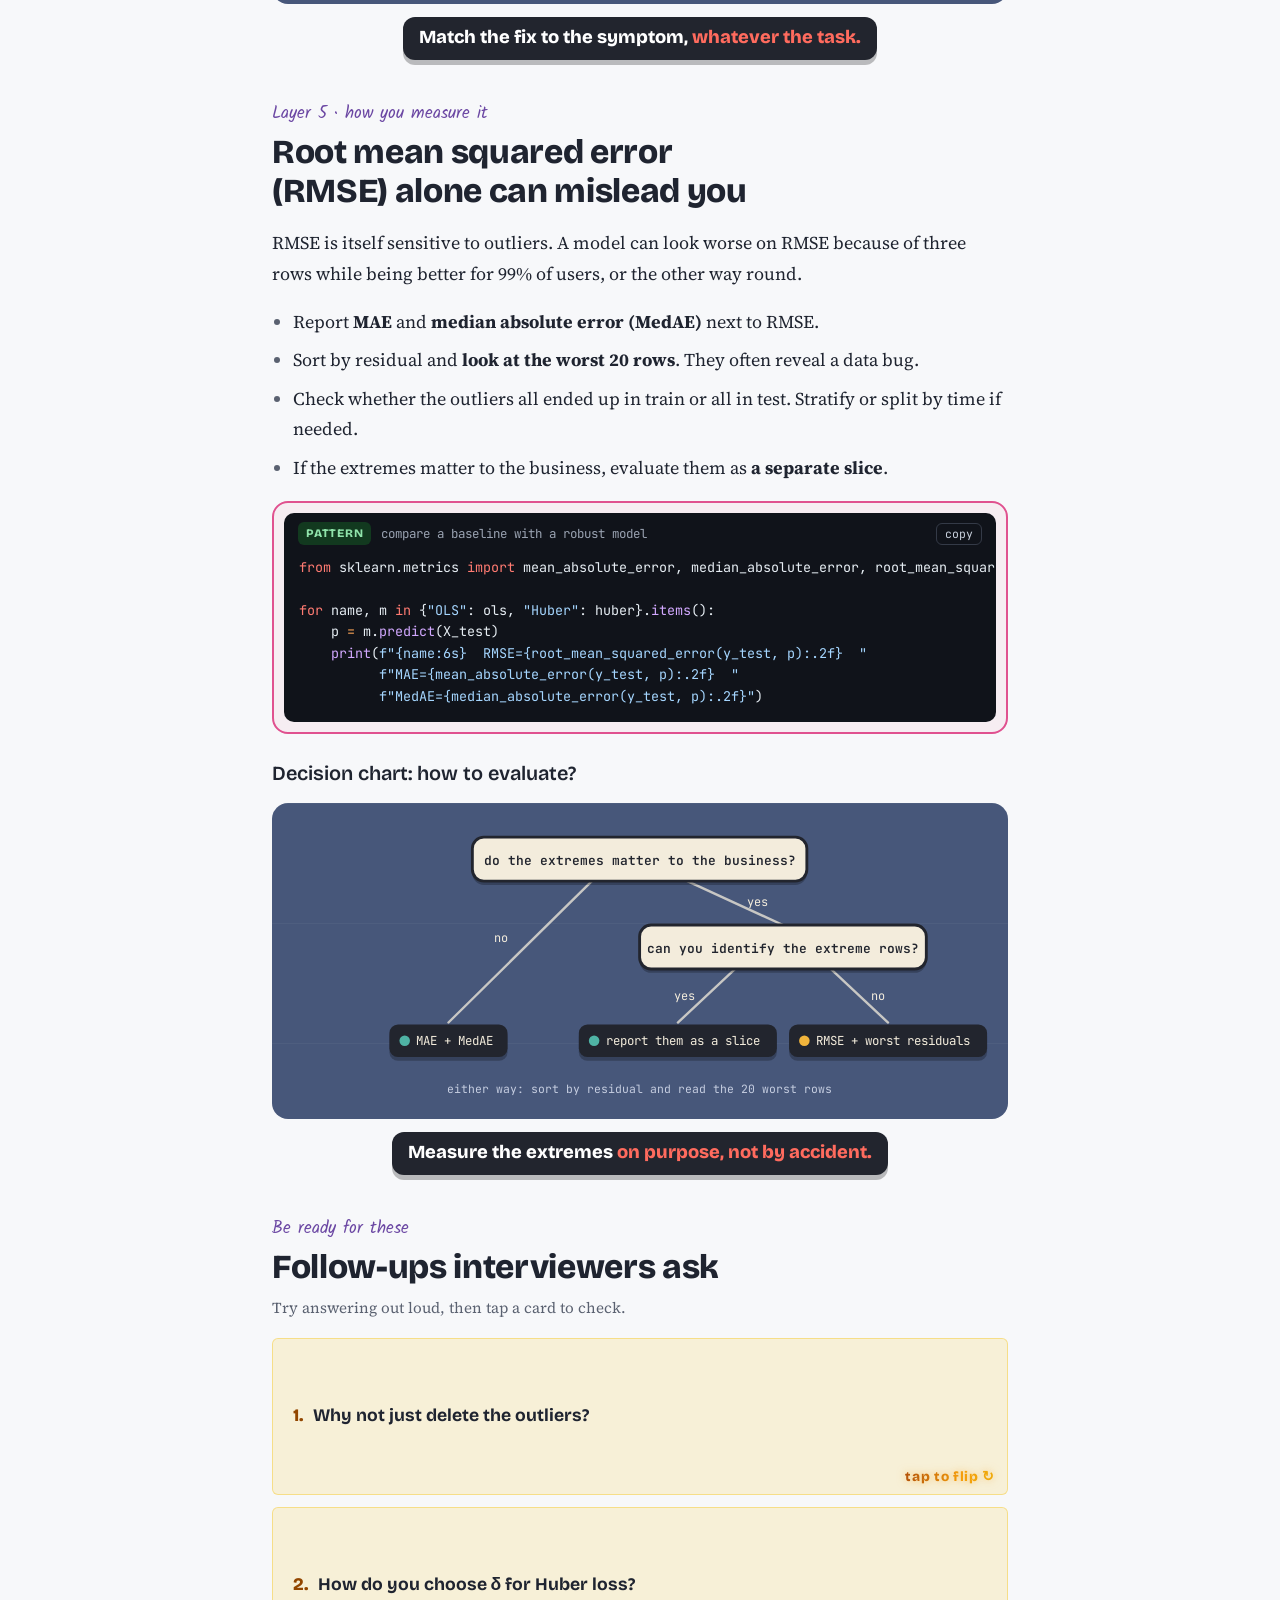
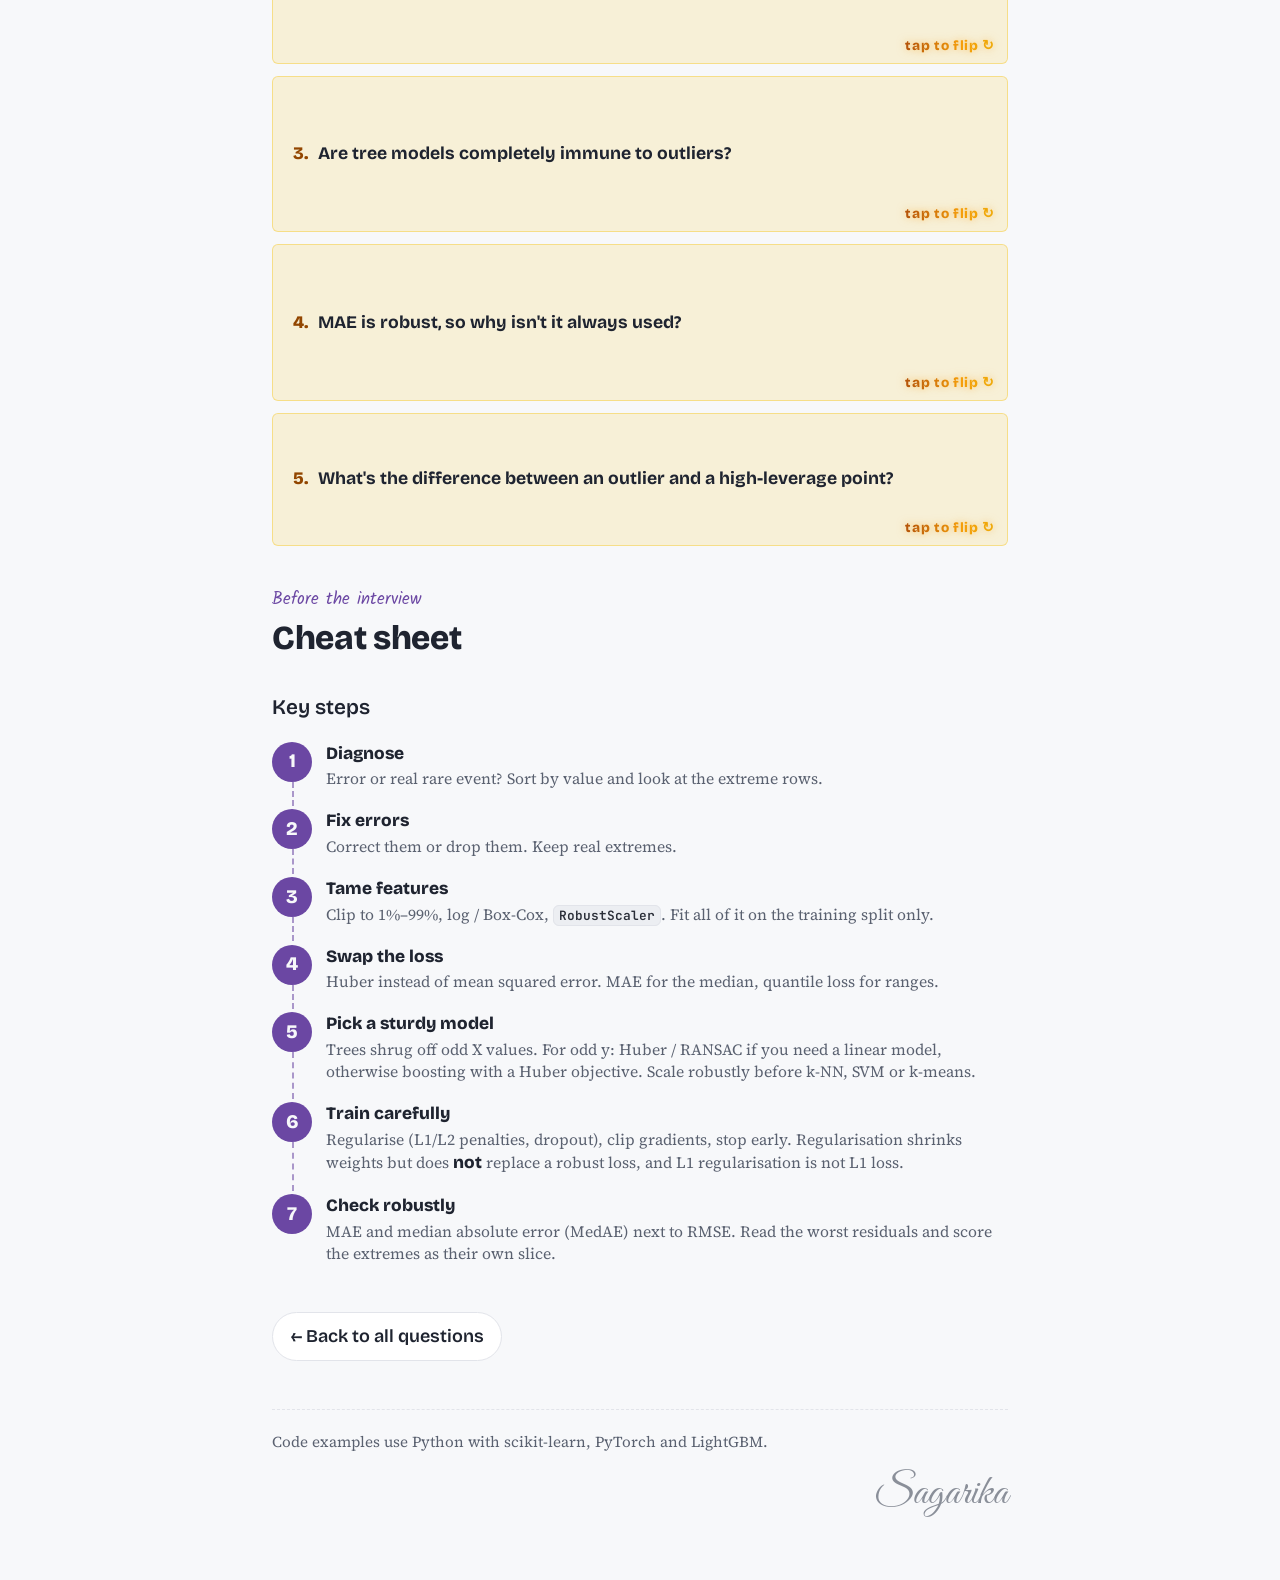
==== commit d28a9422: "Training chart: say (overfitting) instead of (memorising) Co-Authored-By: Claude Opus 5.5 <noreply@a" ====
--- a/questions/robust-to-outliers/index.html
+++ b/questions/robust-to-outliers/index.html
@@ -306,8 +306,8 @@
     <h3>Decision chart: what goes wrong in training?</h3>
     <figure class="diagram illus">
       <div class="diagram-inner">
-<svg class="il" viewBox="0 0 740 318" role="img" aria-label="Decision chart for training, by symptom, for regression and classification alike. If the loss spikes on some batches, clip gradients. If training score is far better than validation, so the model is memorising odd points, add L1 or L2 penalties and dropout. If some labels might be wrong, use early stopping. If a few big target errors dominate the loss, switch to Huber loss.">
-<line x1="300" y1="66" x2="95" y2="120" stroke="#f3ecdc" stroke-opacity="0.75" stroke-width="2.5" stroke-linecap="round"/><line x1="345" y1="66" x2="280" y2="120" stroke="#f3ecdc" stroke-opacity="0.75" stroke-width="2.5" stroke-linecap="round"/><line x1="395" y1="66" x2="465" y2="120" stroke="#f3ecdc" stroke-opacity="0.75" stroke-width="2.5" stroke-linecap="round"/><line x1="440" y1="66" x2="650" y2="120" stroke="#f3ecdc" stroke-opacity="0.75" stroke-width="2.5" stroke-linecap="round"/><line x1="95" y1="176" x2="95" y2="224" stroke="#f3ecdc" stroke-opacity="0.75" stroke-width="2.5" stroke-linecap="round"/><line x1="280" y1="176" x2="280" y2="224" stroke="#f3ecdc" stroke-opacity="0.75" stroke-width="2.5" stroke-linecap="round"/><line x1="465" y1="176" x2="465" y2="224" stroke="#f3ecdc" stroke-opacity="0.75" stroke-width="2.5" stroke-linecap="round"/><line x1="650" y1="176" x2="650" y2="224" stroke="#f3ecdc" stroke-opacity="0.75" stroke-width="2.5" stroke-linecap="round"/><rect x="210.0" y="24" width="320" height="46" rx="12" fill="rgba(0,0,0,0.25)"/><rect x="210.0" y="20" width="320" height="46" rx="12" fill="#f3ecdc" stroke="#22252e" stroke-width="3"/><text x="370" y="49" text-anchor="middle" font-size="13.5" font-weight="600">what goes wrong in training?</text><rect x="11" y="124" width="168" height="56" rx="12" fill="rgba(0,0,0,0.25)"/><rect x="11" y="120" width="168" height="56" rx="12" fill="#f3ecdc" stroke="#22252e" stroke-width="3"/><text x="95" y="143" text-anchor="middle" font-size="13">loss spikes on</text><text x="95" y="161" text-anchor="middle" font-size="13">some batches</text><rect x="196" y="124" width="168" height="56" rx="12" fill="rgba(0,0,0,0.25)"/><rect x="196" y="120" width="168" height="56" rx="12" fill="#f3ecdc" stroke="#22252e" stroke-width="3"/><text x="280" y="143" text-anchor="middle" font-size="13">train ≫ validation</text><text x="280" y="161" text-anchor="middle" font-size="13">(memorising)</text><rect x="381" y="124" width="168" height="56" rx="12" fill="rgba(0,0,0,0.25)"/><rect x="381" y="120" width="168" height="56" rx="12" fill="#f3ecdc" stroke="#22252e" stroke-width="3"/><text x="465" y="143" text-anchor="middle" font-size="13">some labels</text><text x="465" y="161" text-anchor="middle" font-size="13">might be wrong</text><rect x="566" y="124" width="168" height="56" rx="12" fill="rgba(0,0,0,0.25)"/><rect x="566" y="120" width="168" height="56" rx="12" fill="#f3ecdc" stroke="#22252e" stroke-width="3"/><text x="650" y="143" text-anchor="middle" font-size="13">big target errors</text><text x="650" y="161" text-anchor="middle" font-size="13">dominate the loss</text><rect x="21.80000000000001" y="230" width="146.39999999999998" height="34" rx="9" fill="rgba(0,0,0,0.25)"/><rect x="21.80000000000001" y="226" width="146.39999999999998" height="34" rx="9" fill="#22252e"/><circle cx="37.80000000000001" cy="243" r="5.5" fill="#f0b43c"/><text class="chip-t" x="49.80000000000001" y="248" style="font-size:13px">clip gradients</text><rect x="203.0" y="230" width="154.0" height="34" rx="9" fill="rgba(0,0,0,0.25)"/><rect x="203.0" y="226" width="154.0" height="34" rx="9" fill="#22252e"/><circle cx="219.0" cy="243" r="5.5" fill="#4fb3a5"/><text class="chip-t" x="231.0" y="248" style="font-size:13px">L1/L2 + dropout</text><rect x="391.8" y="230" width="146.39999999999998" height="34" rx="9" fill="rgba(0,0,0,0.25)"/><rect x="391.8" y="226" width="146.39999999999998" height="34" rx="9" fill="#22252e"/><circle cx="407.8" cy="243" r="5.5" fill="#4fb3a5"/><text class="chip-t" x="419.8" y="248" style="font-size:13px">early stopping</text><rect x="592.0" y="230" width="116.0" height="34" rx="9" fill="rgba(0,0,0,0.25)"/><rect x="592.0" y="226" width="116.0" height="34" rx="9" fill="#22252e"/><circle cx="608.0" cy="243" r="5.5" fill="#4fb3a5"/><text class="chip-t" x="620.0" y="248" style="font-size:13px">Huber loss</text><text x="370" y="302" text-anchor="middle" font-size="12" style="fill:#c5cde0">every fix here works for regression and classification alike</text>
+<svg class="il" viewBox="0 0 740 318" role="img" aria-label="Decision chart for training, by symptom, for regression and classification alike. If the loss spikes on some batches, clip gradients. If training score is far better than validation (overfitting), add L1 or L2 penalties and dropout. If some labels might be wrong, use early stopping. If a few big target errors dominate the loss, switch to Huber loss.">
+<line x1="300" y1="66" x2="95" y2="120" stroke="#f3ecdc" stroke-opacity="0.75" stroke-width="2.5" stroke-linecap="round"/><line x1="345" y1="66" x2="280" y2="120" stroke="#f3ecdc" stroke-opacity="0.75" stroke-width="2.5" stroke-linecap="round"/><line x1="395" y1="66" x2="465" y2="120" stroke="#f3ecdc" stroke-opacity="0.75" stroke-width="2.5" stroke-linecap="round"/><line x1="440" y1="66" x2="650" y2="120" stroke="#f3ecdc" stroke-opacity="0.75" stroke-width="2.5" stroke-linecap="round"/><line x1="95" y1="176" x2="95" y2="224" stroke="#f3ecdc" stroke-opacity="0.75" stroke-width="2.5" stroke-linecap="round"/><line x1="280" y1="176" x2="280" y2="224" stroke="#f3ecdc" stroke-opacity="0.75" stroke-width="2.5" stroke-linecap="round"/><line x1="465" y1="176" x2="465" y2="224" stroke="#f3ecdc" stroke-opacity="0.75" stroke-width="2.5" stroke-linecap="round"/><line x1="650" y1="176" x2="650" y2="224" stroke="#f3ecdc" stroke-opacity="0.75" stroke-width="2.5" stroke-linecap="round"/><rect x="210.0" y="24" width="320" height="46" rx="12" fill="rgba(0,0,0,0.25)"/><rect x="210.0" y="20" width="320" height="46" rx="12" fill="#f3ecdc" stroke="#22252e" stroke-width="3"/><text x="370" y="49" text-anchor="middle" font-size="13.5" font-weight="600">what goes wrong in training?</text><rect x="11" y="124" width="168" height="56" rx="12" fill="rgba(0,0,0,0.25)"/><rect x="11" y="120" width="168" height="56" rx="12" fill="#f3ecdc" stroke="#22252e" stroke-width="3"/><text x="95" y="143" text-anchor="middle" font-size="13">loss spikes on</text><text x="95" y="161" text-anchor="middle" font-size="13">some batches</text><rect x="196" y="124" width="168" height="56" rx="12" fill="rgba(0,0,0,0.25)"/><rect x="196" y="120" width="168" height="56" rx="12" fill="#f3ecdc" stroke="#22252e" stroke-width="3"/><text x="280" y="143" text-anchor="middle" font-size="13">train ≫ validation</text><text x="280" y="161" text-anchor="middle" font-size="13">(overfitting)</text><rect x="381" y="124" width="168" height="56" rx="12" fill="rgba(0,0,0,0.25)"/><rect x="381" y="120" width="168" height="56" rx="12" fill="#f3ecdc" stroke="#22252e" stroke-width="3"/><text x="465" y="143" text-anchor="middle" font-size="13">some labels</text><text x="465" y="161" text-anchor="middle" font-size="13">might be wrong</text><rect x="566" y="124" width="168" height="56" rx="12" fill="rgba(0,0,0,0.25)"/><rect x="566" y="120" width="168" height="56" rx="12" fill="#f3ecdc" stroke="#22252e" stroke-width="3"/><text x="650" y="143" text-anchor="middle" font-size="13">big target errors</text><text x="650" y="161" text-anchor="middle" font-size="13">dominate the loss</text><rect x="21.80000000000001" y="230" width="146.39999999999998" height="34" rx="9" fill="rgba(0,0,0,0.25)"/><rect x="21.80000000000001" y="226" width="146.39999999999998" height="34" rx="9" fill="#22252e"/><circle cx="37.80000000000001" cy="243" r="5.5" fill="#f0b43c"/><text class="chip-t" x="49.80000000000001" y="248" style="font-size:13px">clip gradients</text><rect x="203.0" y="230" width="154.0" height="34" rx="9" fill="rgba(0,0,0,0.25)"/><rect x="203.0" y="226" width="154.0" height="34" rx="9" fill="#22252e"/><circle cx="219.0" cy="243" r="5.5" fill="#4fb3a5"/><text class="chip-t" x="231.0" y="248" style="font-size:13px">L1/L2 + dropout</text><rect x="391.8" y="230" width="146.39999999999998" height="34" rx="9" fill="rgba(0,0,0,0.25)"/><rect x="391.8" y="226" width="146.39999999999998" height="34" rx="9" fill="#22252e"/><circle cx="407.8" cy="243" r="5.5" fill="#4fb3a5"/><text class="chip-t" x="419.8" y="248" style="font-size:13px">early stopping</text><rect x="592.0" y="230" width="116.0" height="34" rx="9" fill="rgba(0,0,0,0.25)"/><rect x="592.0" y="226" width="116.0" height="34" rx="9" fill="#22252e"/><circle cx="608.0" cy="243" r="5.5" fill="#4fb3a5"/><text class="chip-t" x="620.0" y="248" style="font-size:13px">Huber loss</text><text x="370" y="302" text-anchor="middle" font-size="12" style="fill:#c5cde0">every fix here works for regression and classification alike</text>
 </svg>
       </div>
       <figcaption>Match the fix to the symptom, <em>whatever the task.</em></figcaption>
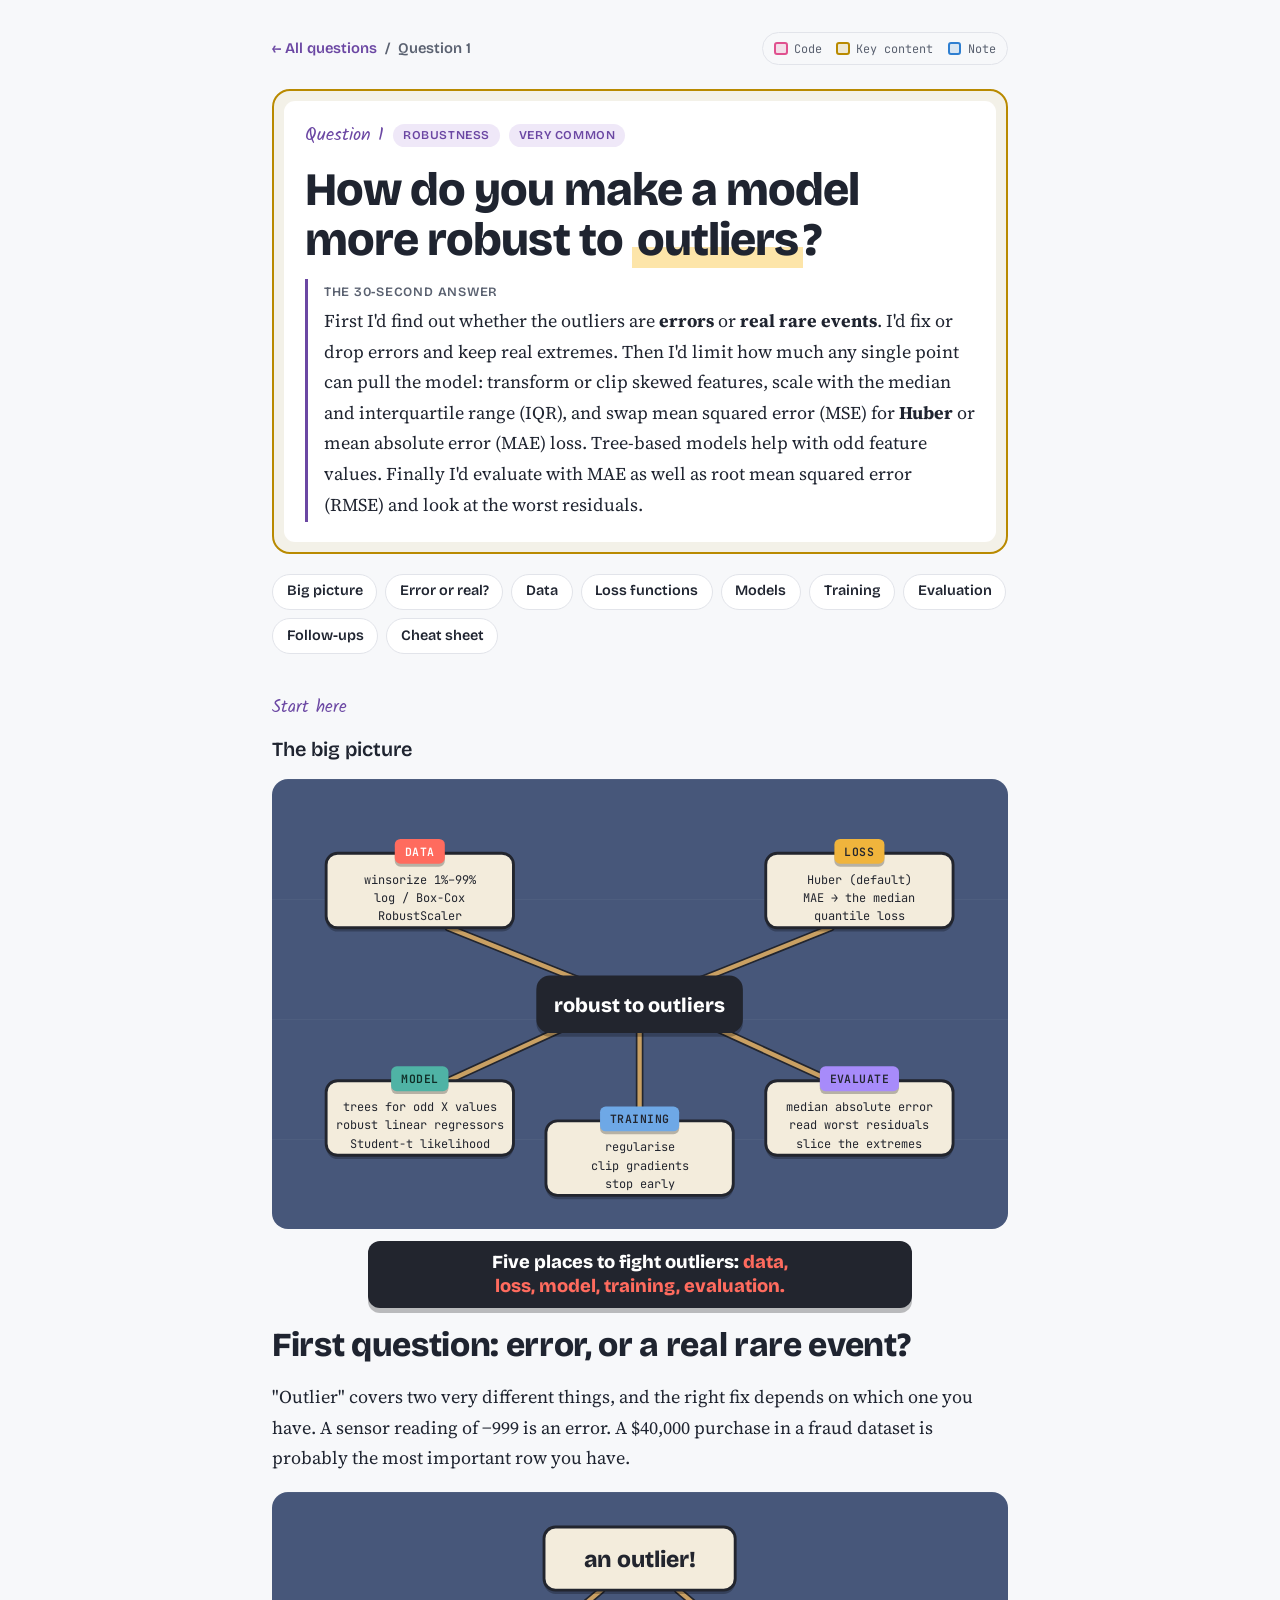
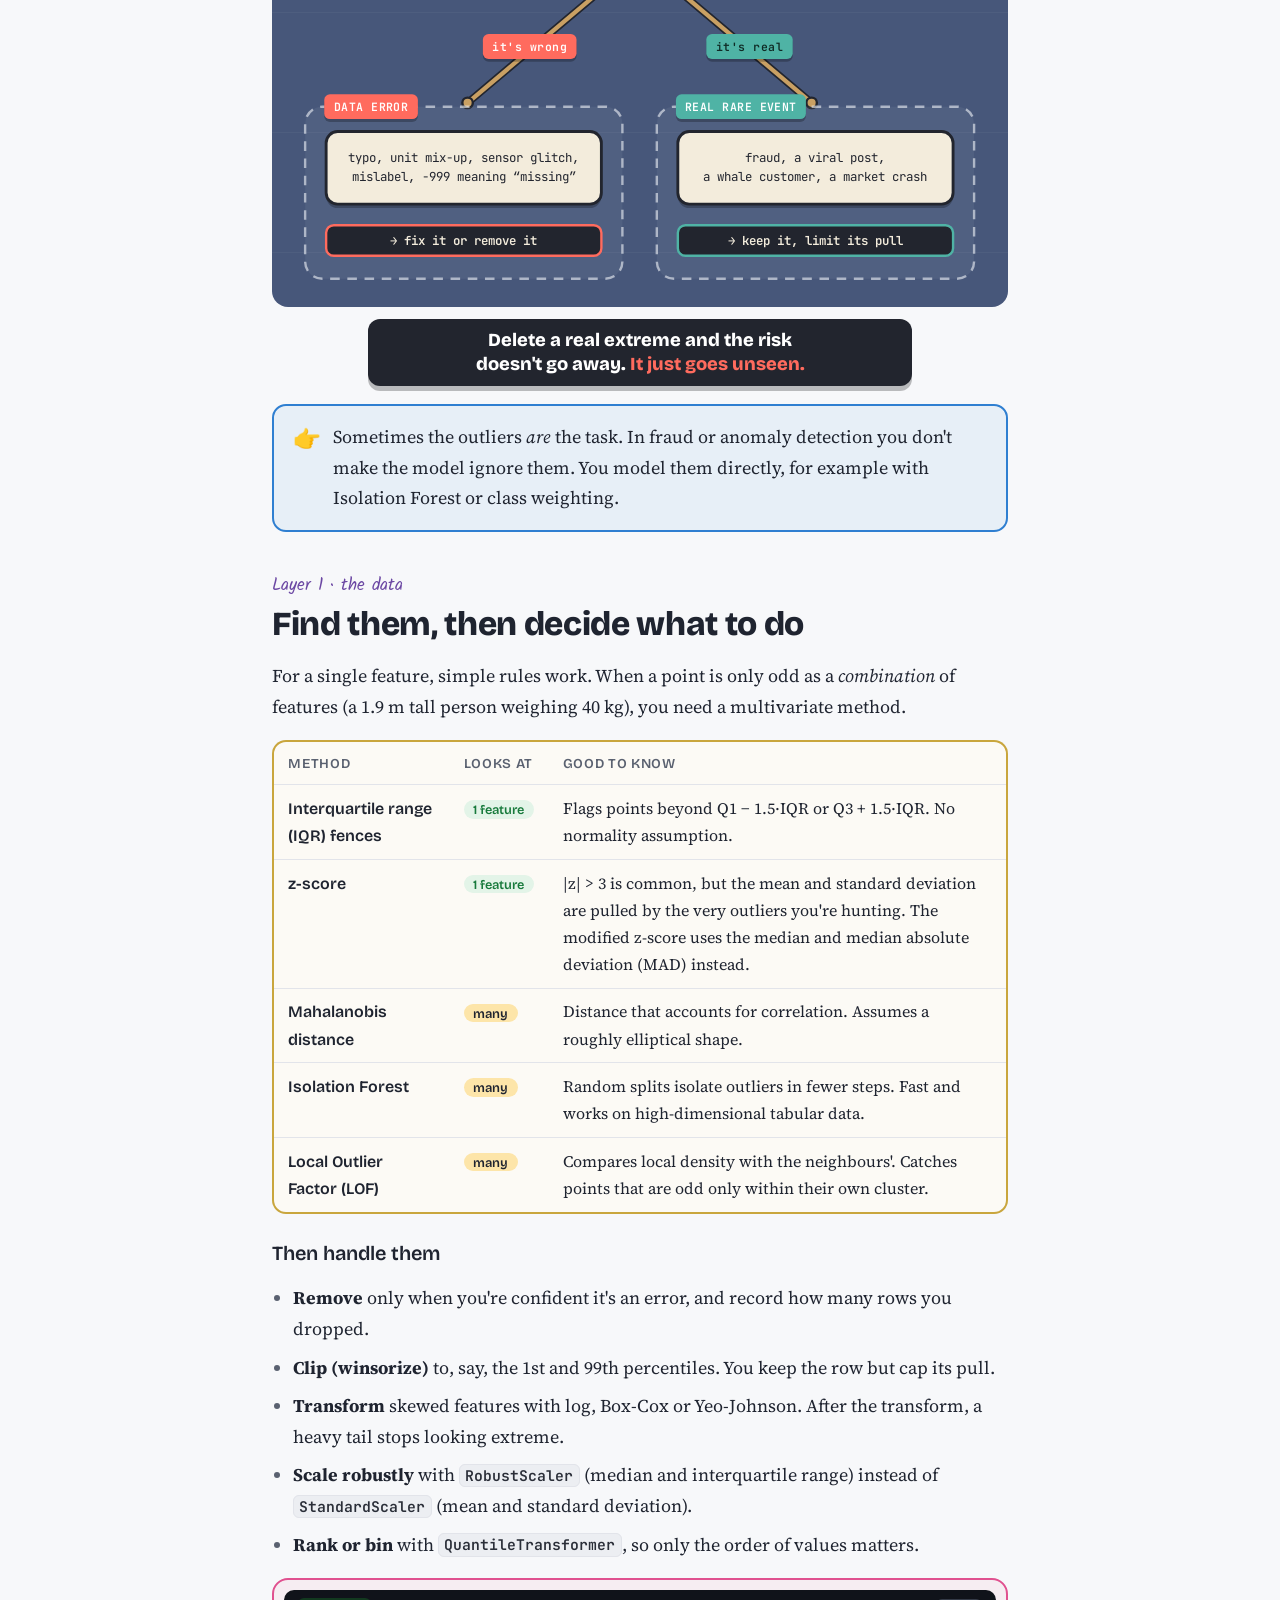
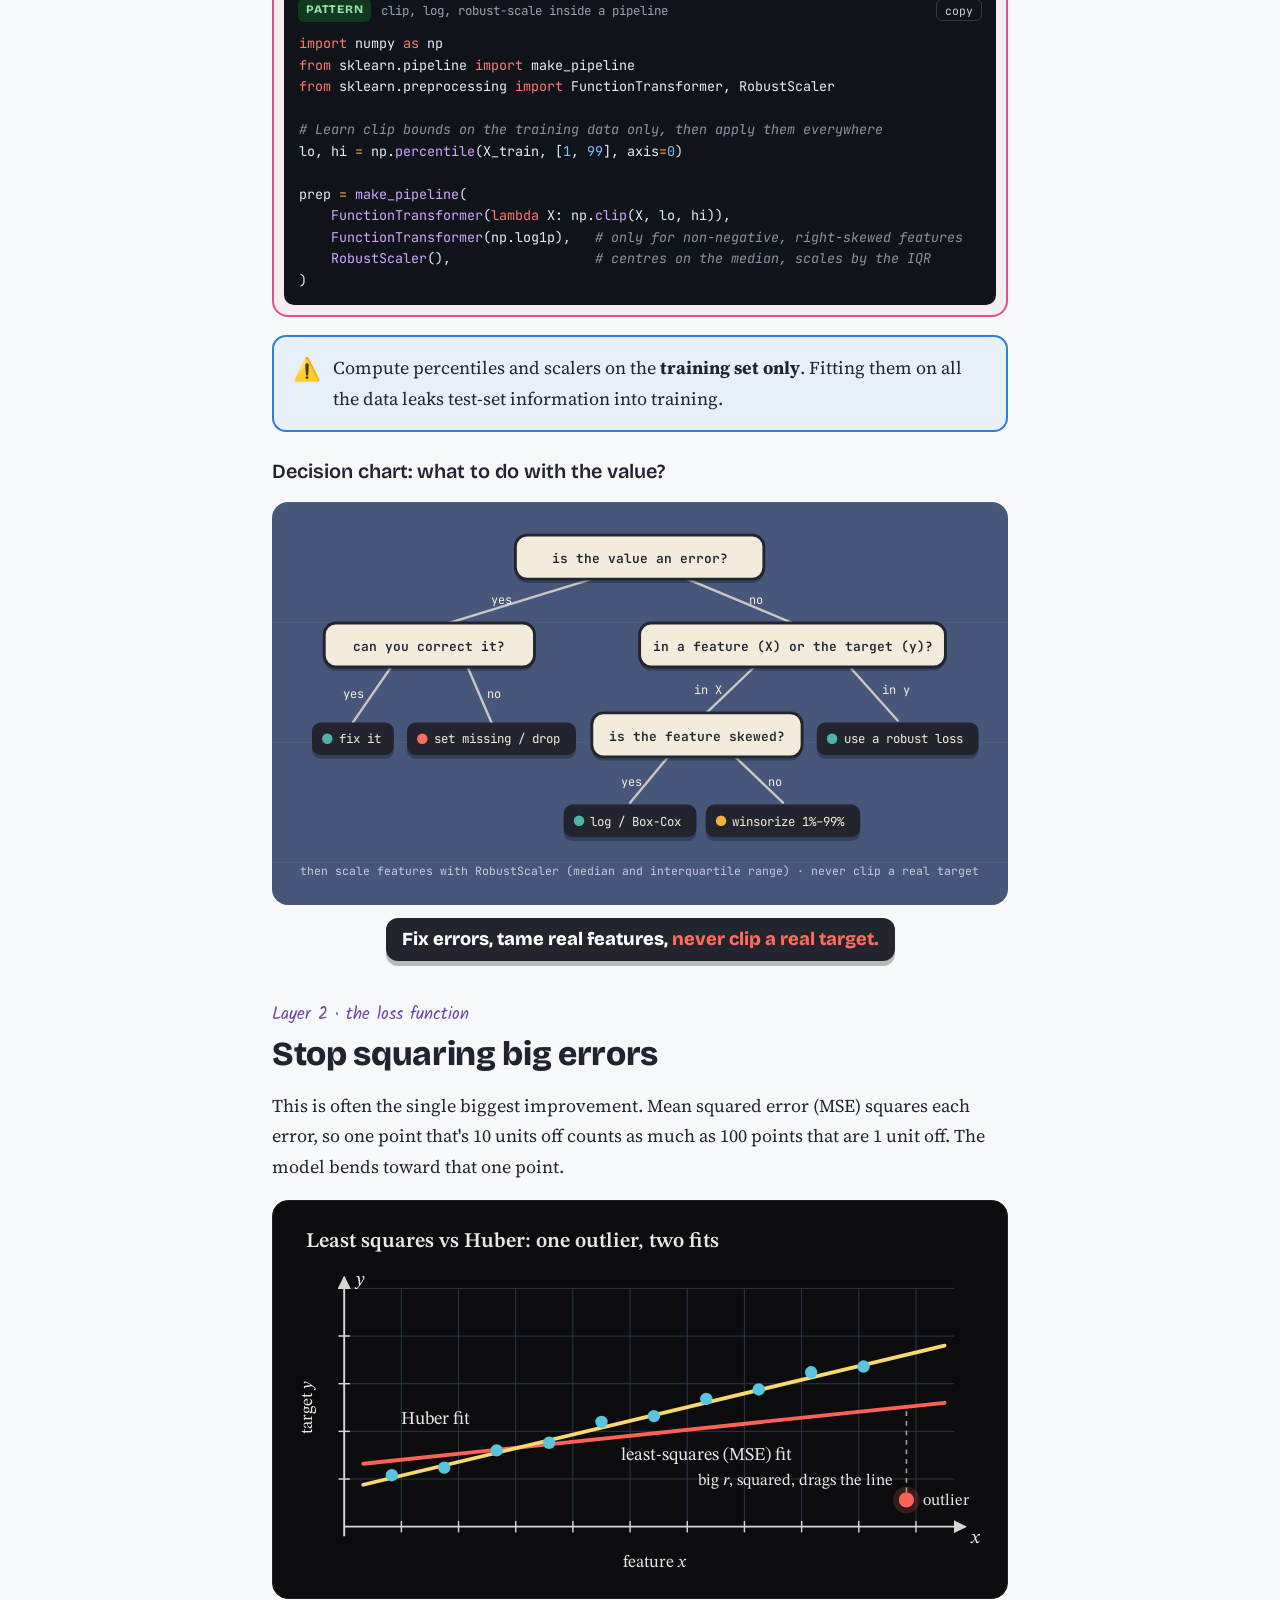
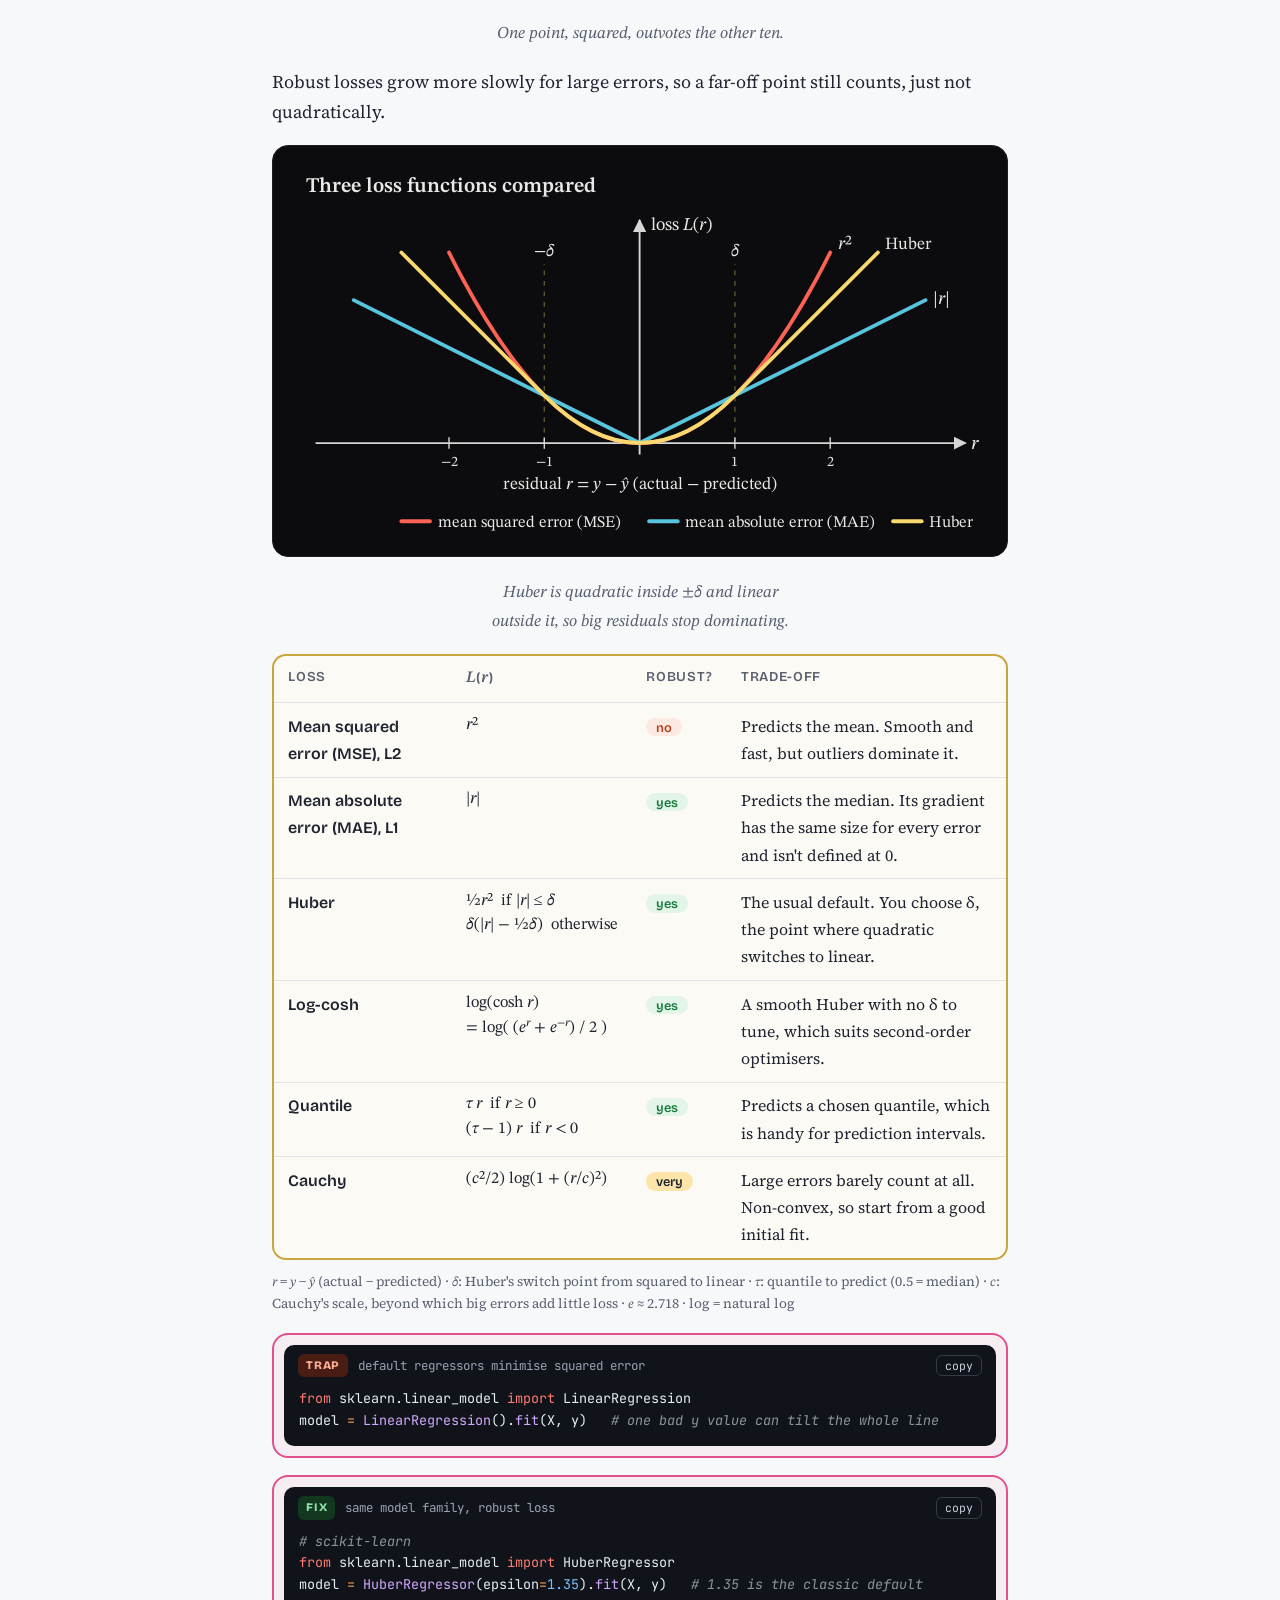
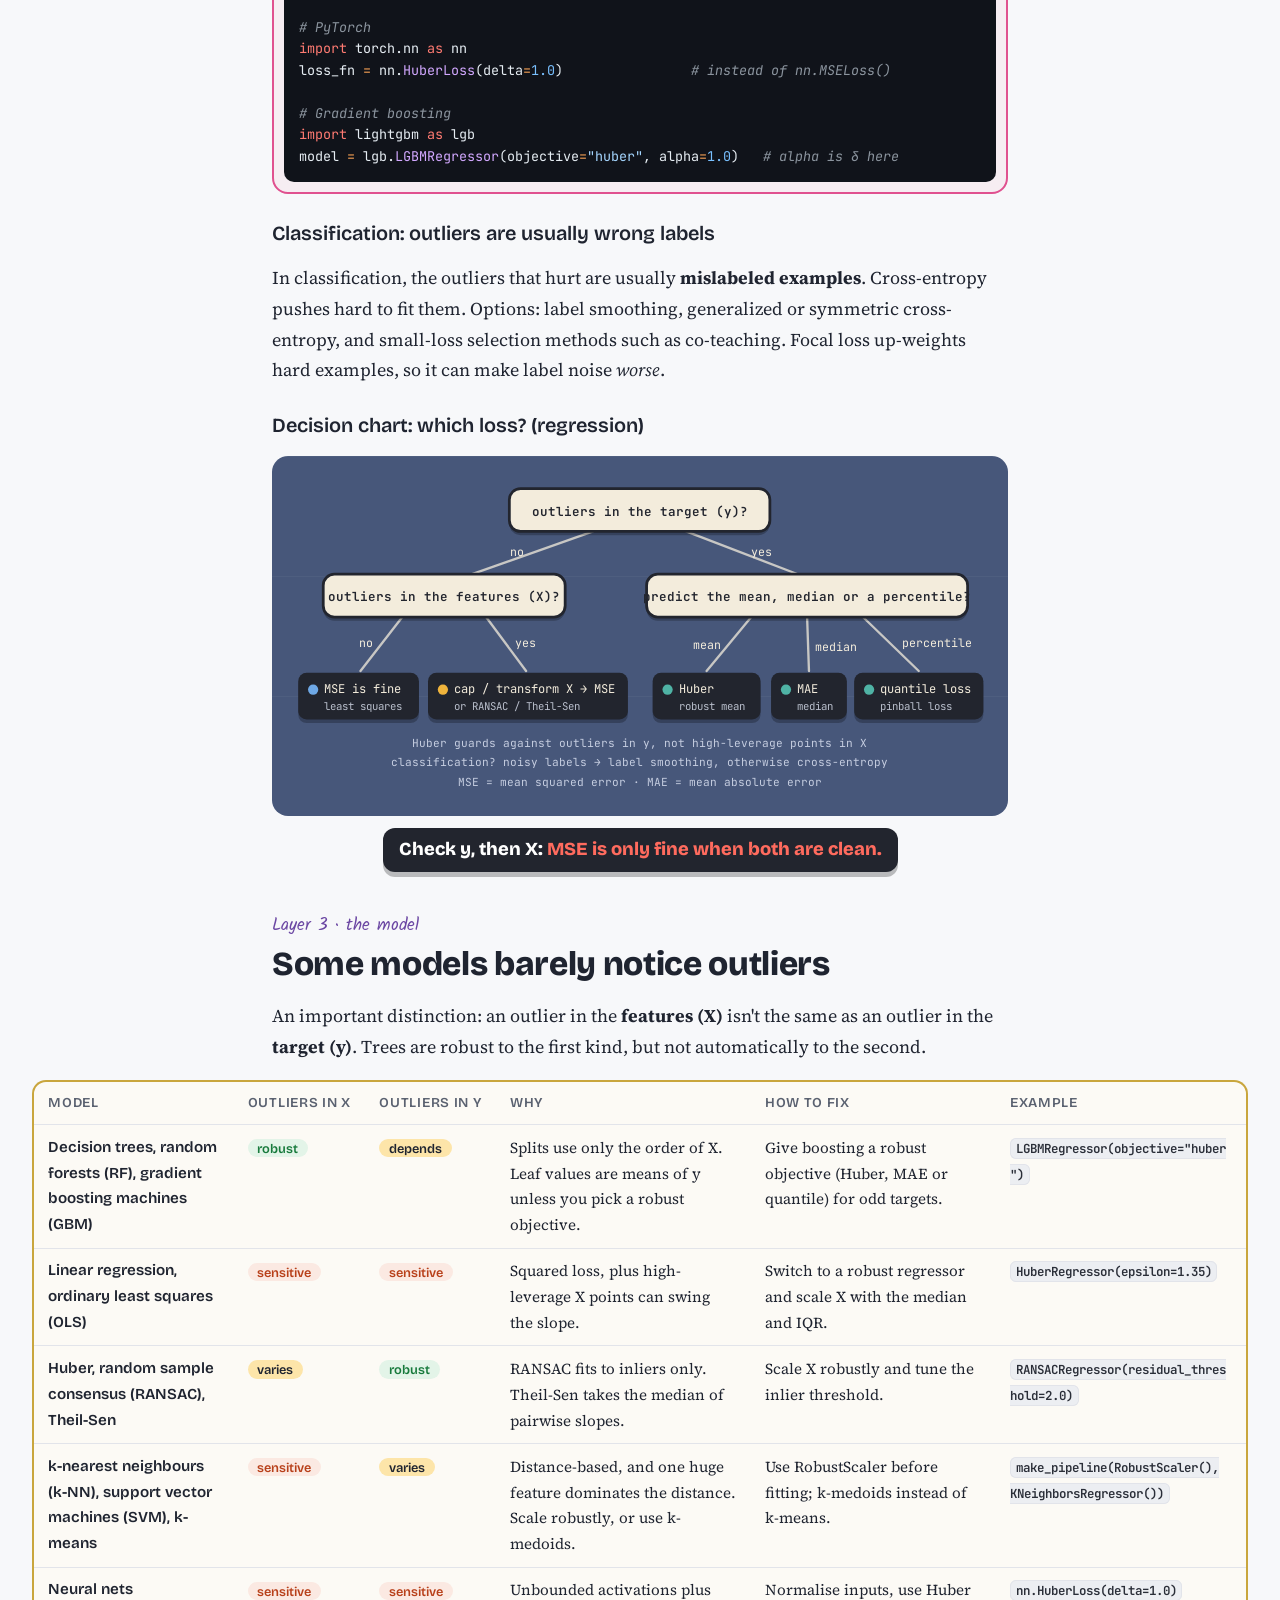
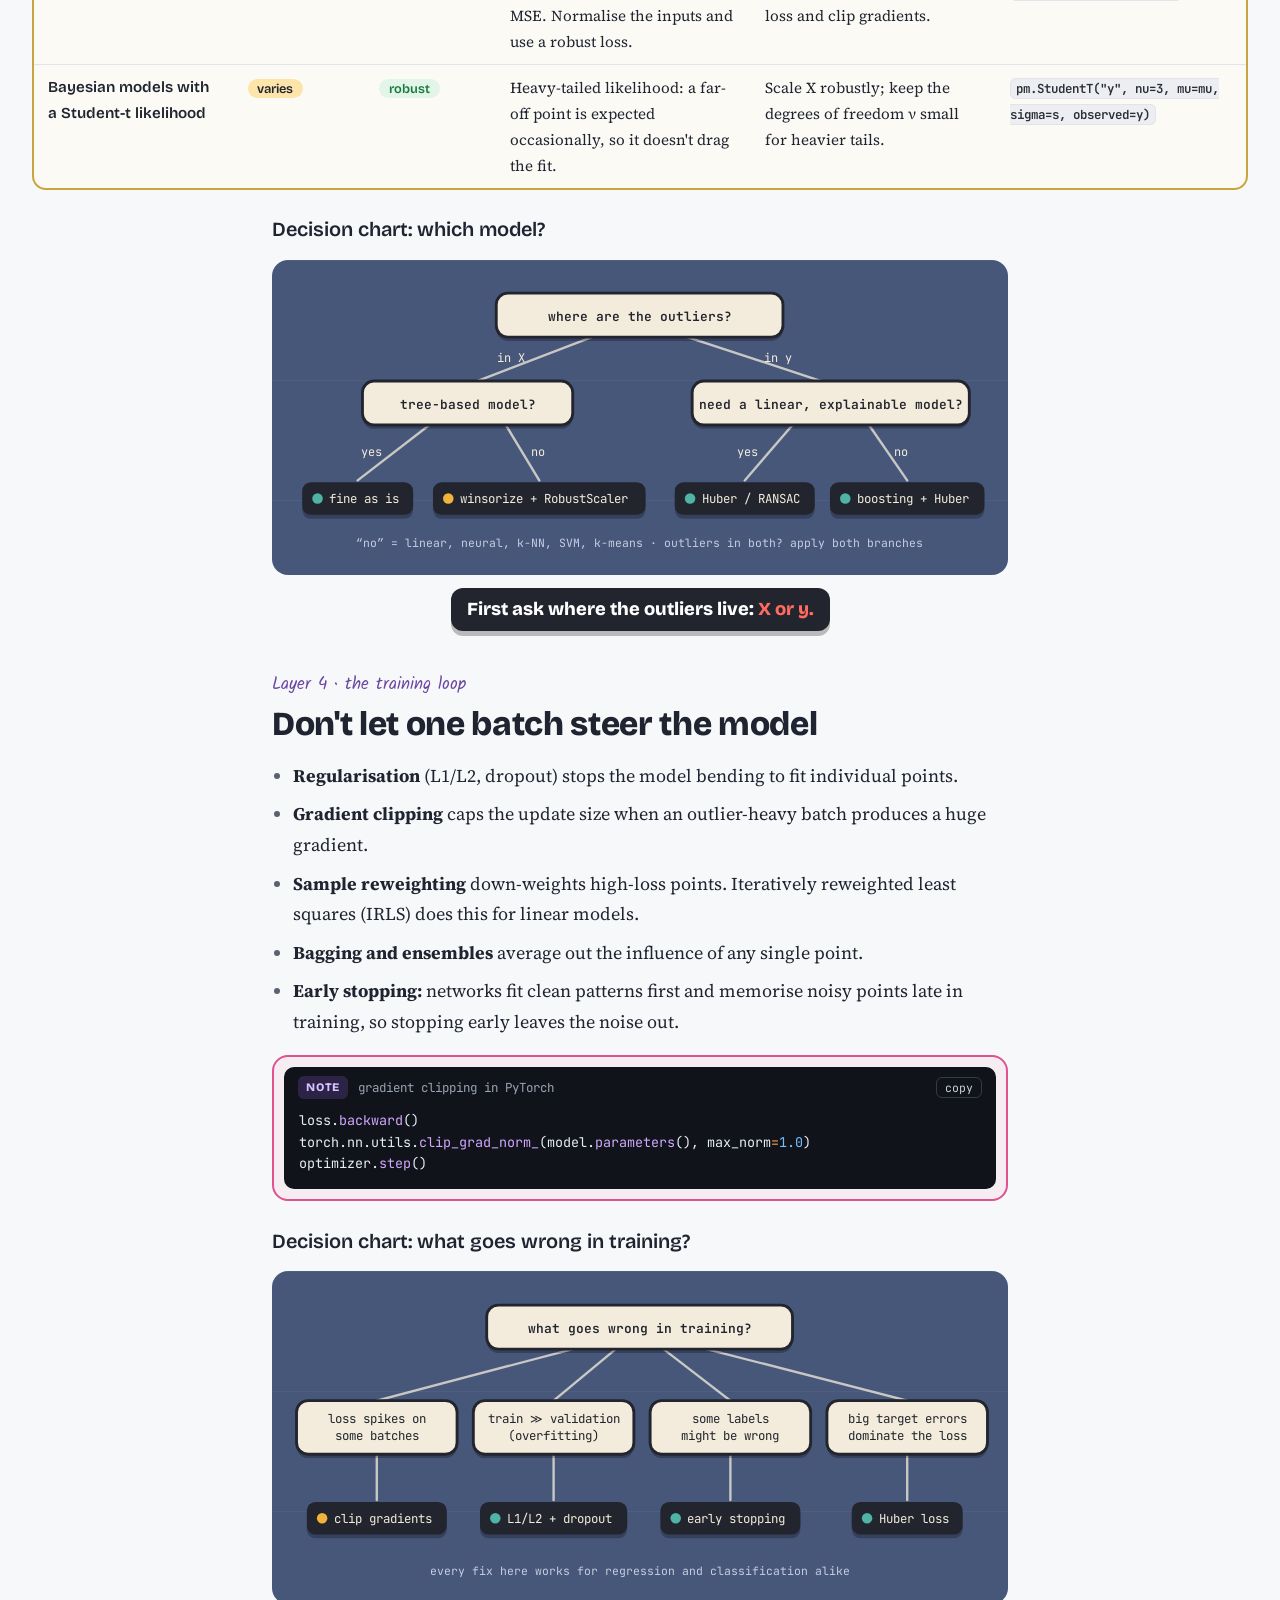
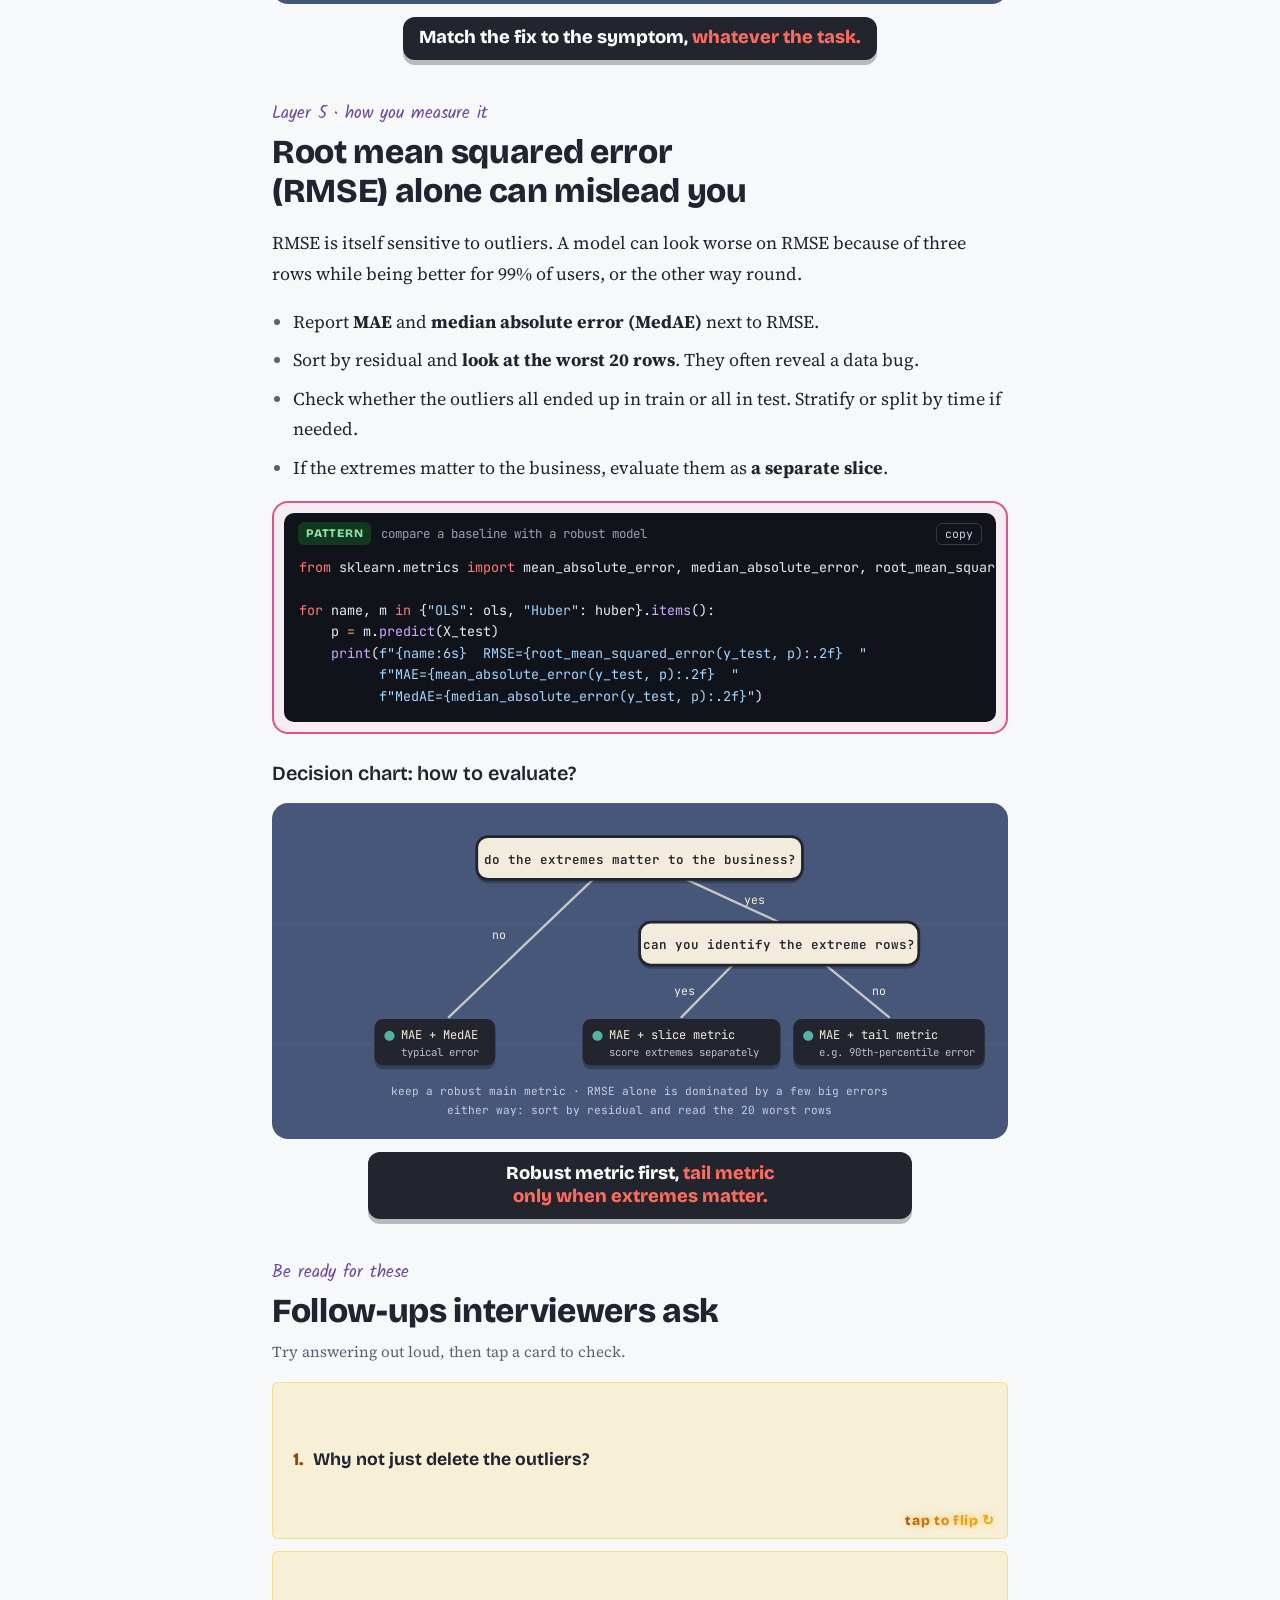
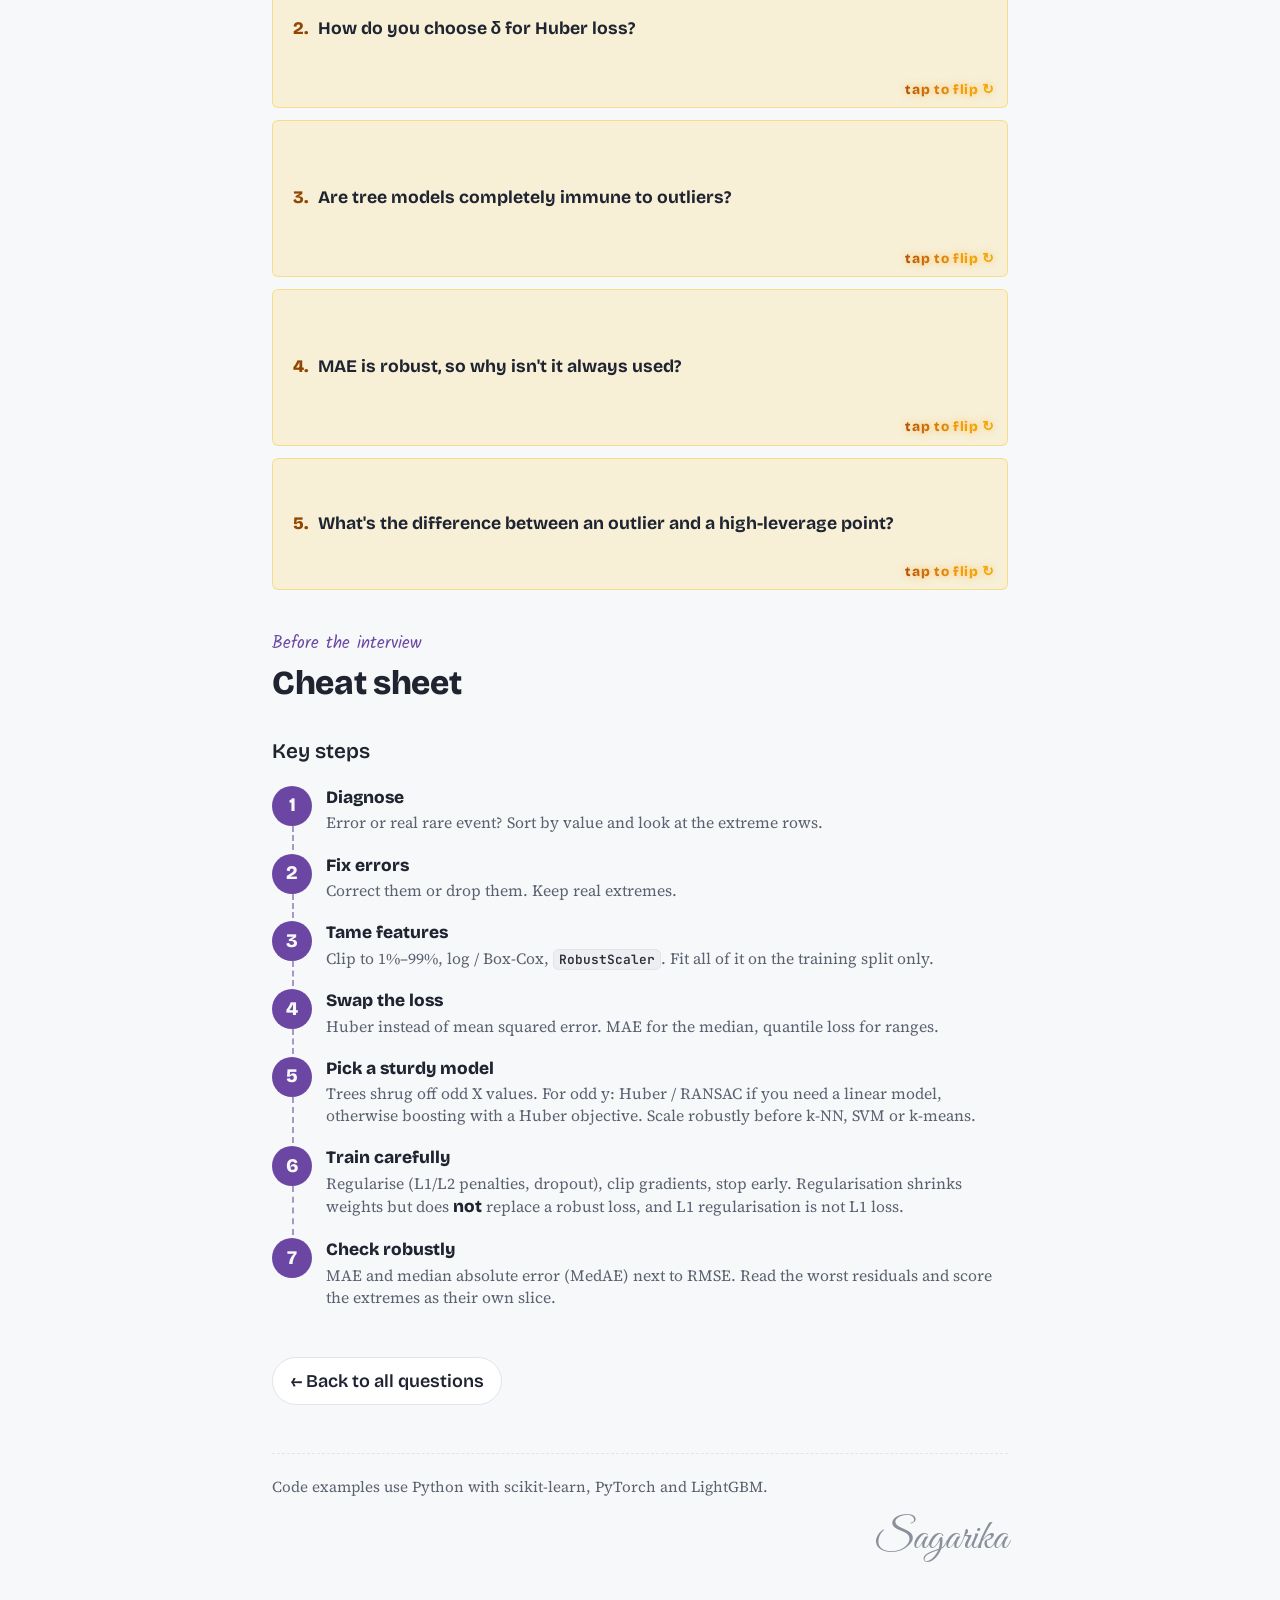
==== commit 50b53d39: "Evaluation chart: robust main metric first, tail metric only when extremes matter Also adds a two-li" ====
--- a/questions/robust-to-outliers/index.html
+++ b/questions/robust-to-outliers/index.html
@@ -340,11 +340,11 @@
     <h3>Decision chart: how to evaluate?</h3>
     <figure class="diagram illus">
       <div class="diagram-inner">
-<svg class="il" viewBox="0 0 740 300" role="img" aria-label="Decision chart for evaluation. If the extremes don't matter to the business, report MAE and median absolute error. If they do and you can identify the extreme rows, report them as a separate slice; if not, report RMSE alongside the worst residuals.">
-<line x1="320" y1="66" x2="170" y2="214" stroke="#f3ecdc" stroke-opacity="0.75" stroke-width="2.5" stroke-linecap="round"/><text x="232" y="130" text-anchor="end" font-size="12.5" style="fill:#f3ecdc">no</text><line x1="420" y1="66" x2="520" y2="112" stroke="#f3ecdc" stroke-opacity="0.75" stroke-width="2.5" stroke-linecap="round"/><text x="482" y="92" text-anchor="start" font-size="12.5" style="fill:#f3ecdc">yes</text><line x1="470" y1="158" x2="410" y2="214" stroke="#f3ecdc" stroke-opacity="0.75" stroke-width="2.5" stroke-linecap="round"/><text x="428" y="190" text-anchor="end" font-size="12.5" style="fill:#f3ecdc">yes</text><line x1="570" y1="158" x2="630" y2="214" stroke="#f3ecdc" stroke-opacity="0.75" stroke-width="2.5" stroke-linecap="round"/><text x="612" y="190" text-anchor="start" font-size="12.5" style="fill:#f3ecdc">no</text><rect x="195.0" y="24" width="350" height="46" rx="12" fill="rgba(0,0,0,0.25)"/><rect x="195.0" y="20" width="350" height="46" rx="12" fill="#f3ecdc" stroke="#22252e" stroke-width="3"/><text x="370" y="49" text-anchor="middle" font-size="13.5" font-weight="600">do the extremes matter to the business?</text><rect x="370.0" y="116" width="300" height="46" rx="12" fill="rgba(0,0,0,0.25)"/><rect x="370.0" y="112" width="300" height="46" rx="12" fill="#f3ecdc" stroke="#22252e" stroke-width="3"/><text x="520" y="141" text-anchor="middle" font-size="13.5" font-weight="600">can you identify the extreme rows?</text><rect x="108.2" y="220" width="123.6" height="34" rx="9" fill="rgba(0,0,0,0.25)"/><rect x="108.2" y="216" width="123.6" height="34" rx="9" fill="#22252e"/><circle cx="124.2" cy="233" r="5.5" fill="#4fb3a5"/><text class="chip-t" x="136.2" y="238" style="font-size:13px">MAE + MedAE</text><rect x="306.4" y="220" width="207.2" height="34" rx="9" fill="rgba(0,0,0,0.25)"/><rect x="306.4" y="216" width="207.2" height="34" rx="9" fill="#22252e"/><circle cx="322.4" cy="233" r="5.5" fill="#4fb3a5"/><text class="chip-t" x="334.4" y="238" style="font-size:13px">report them as a slice</text><rect x="526.4" y="220" width="207.2" height="34" rx="9" fill="rgba(0,0,0,0.25)"/><rect x="526.4" y="216" width="207.2" height="34" rx="9" fill="#22252e"/><circle cx="542.4" cy="233" r="5.5" fill="#f0b43c"/><text class="chip-t" x="554.4" y="238" style="font-size:13px">RMSE + worst residuals</text><text x="370" y="288" text-anchor="middle" font-size="12" style="fill:#c5cde0">either way: sort by residual and read the 20 worst rows</text>
-</svg>
-      </div>
-      <figcaption>Measure the extremes <em>on purpose, not by accident.</em></figcaption>
+<svg class="il" viewBox="0 0 760 330" role="img" aria-label="Decision chart for evaluation. Always keep a robust main metric, mean absolute error. If the extremes do not matter to the business, report MAE and median absolute error. If they do and you can identify the extreme rows, add an error metric computed on that slice. If you cannot identify them, add a tail metric such as the 90th-percentile absolute error. Either way, read the worst residuals. RMSE alone is dominated by a few big errors.">
+<line x1="330" y1="66" x2="175" y2="214" stroke="#f3ecdc" stroke-opacity="0.75" stroke-width="2.5" stroke-linecap="round"/><text x="236" y="130" text-anchor="end" font-size="12.5" style="fill:#f3ecdc">no</text><line x1="430" y1="66" x2="530" y2="112" stroke="#f3ecdc" stroke-opacity="0.75" stroke-width="2.5" stroke-linecap="round"/><text x="492" y="92" text-anchor="start" font-size="12.5" style="fill:#f3ecdc">yes</text><line x1="480" y1="158" x2="425" y2="214" stroke="#f3ecdc" stroke-opacity="0.75" stroke-width="2.5" stroke-linecap="round"/><text x="440" y="190" text-anchor="end" font-size="12.5" style="fill:#f3ecdc">yes</text><line x1="580" y1="158" x2="648" y2="214" stroke="#f3ecdc" stroke-opacity="0.75" stroke-width="2.5" stroke-linecap="round"/><text x="630" y="190" text-anchor="start" font-size="12.5" style="fill:#f3ecdc">no</text><rect x="205.0" y="24" width="350" height="46" rx="12" fill="rgba(0,0,0,0.25)"/><rect x="205.0" y="20" width="350" height="46" rx="12" fill="#f3ecdc" stroke="#22252e" stroke-width="3"/><text x="380" y="49" text-anchor="middle" font-size="13.5" font-weight="600">do the extremes matter to the business?</text><rect x="380.0" y="116" width="300" height="46" rx="12" fill="rgba(0,0,0,0.25)"/><rect x="380.0" y="112" width="300" height="46" rx="12" fill="#f3ecdc" stroke="#22252e" stroke-width="3"/><text x="530" y="141" text-anchor="middle" font-size="13.5" font-weight="600">can you identify the extreme rows?</text><rect x="95.15" y="220" width="129.7" height="50" rx="9" fill="rgba(0,0,0,0.25)"/><rect x="95.15" y="216" width="129.7" height="50" rx="9" fill="#22252e"/><circle cx="111.15" cy="234" r="5.5" fill="#4fb3a5"/><text class="chip-t" x="123.15" y="238" style="font-size:13px">MAE + MedAE</text><text x="123.15" y="256" style="font-size:11.5px;fill:#b9bfcc">typical error</text><rect x="318.75" y="220" width="212.5" height="50" rx="9" fill="rgba(0,0,0,0.25)"/><rect x="318.75" y="216" width="212.5" height="50" rx="9" fill="#22252e"/><circle cx="334.75" cy="234" r="5.5" fill="#4fb3a5"/><text class="chip-t" x="346.75" y="238" style="font-size:13px">MAE + slice metric</text><text x="346.75" y="256" style="font-size:11.5px;fill:#b9bfcc">score extremes separately</text><rect x="545.2" y="220" width="205.60000000000002" height="50" rx="9" fill="rgba(0,0,0,0.25)"/><rect x="545.2" y="216" width="205.60000000000002" height="50" rx="9" fill="#22252e"/><circle cx="561.2" cy="234" r="5.5" fill="#4fb3a5"/><text class="chip-t" x="573.2" y="238" style="font-size:13px">MAE + tail metric</text><text x="573.2" y="256" style="font-size:11.5px;fill:#b9bfcc">e.g. 90th-percentile error</text><text x="380" y="298" text-anchor="middle" font-size="12" style="fill:#c5cde0">keep a robust main metric · RMSE alone is dominated by a few big errors</text><text x="380" y="318" text-anchor="middle" font-size="12" style="fill:#c5cde0">either way: sort by residual and read the 20 worst rows</text>
+</svg>
+      </div>
+      <figcaption>Robust metric first, <em>tail metric only when extremes matter.</em></figcaption>
     </figure>
   </section>
 
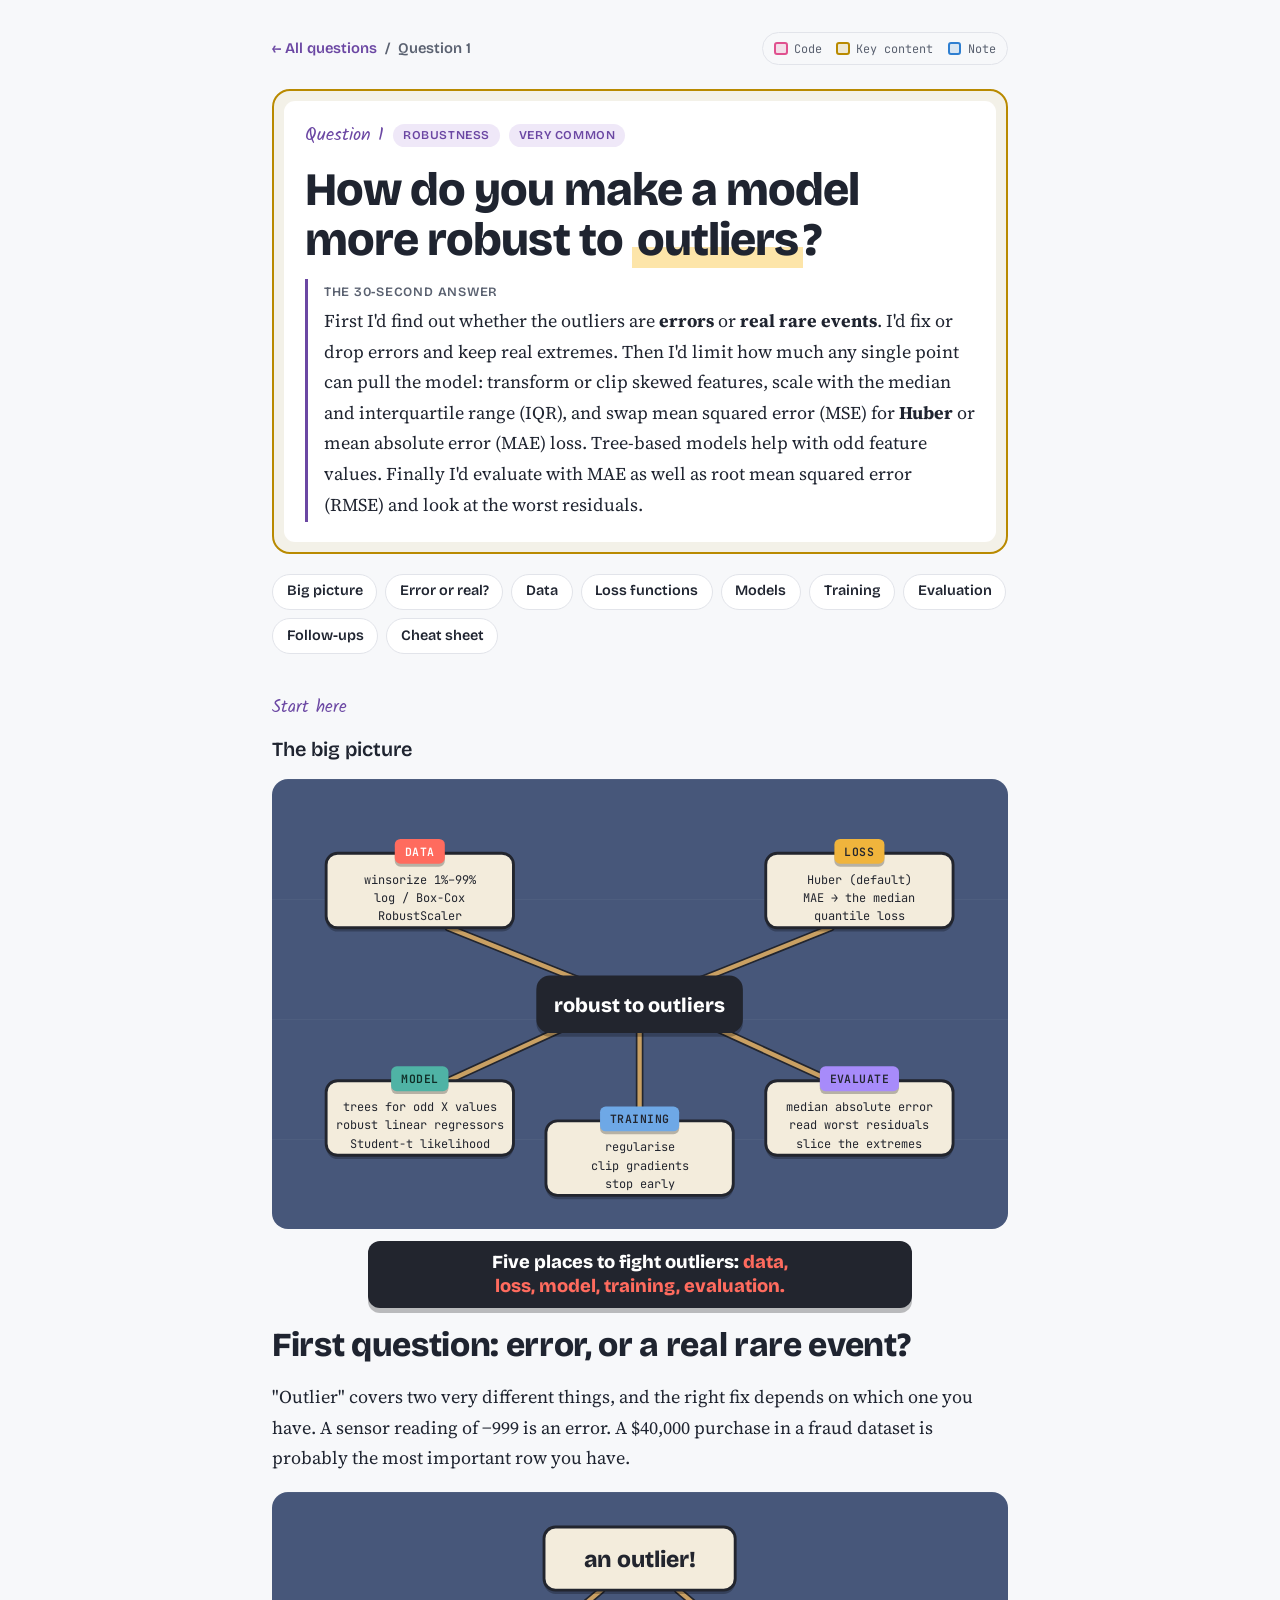
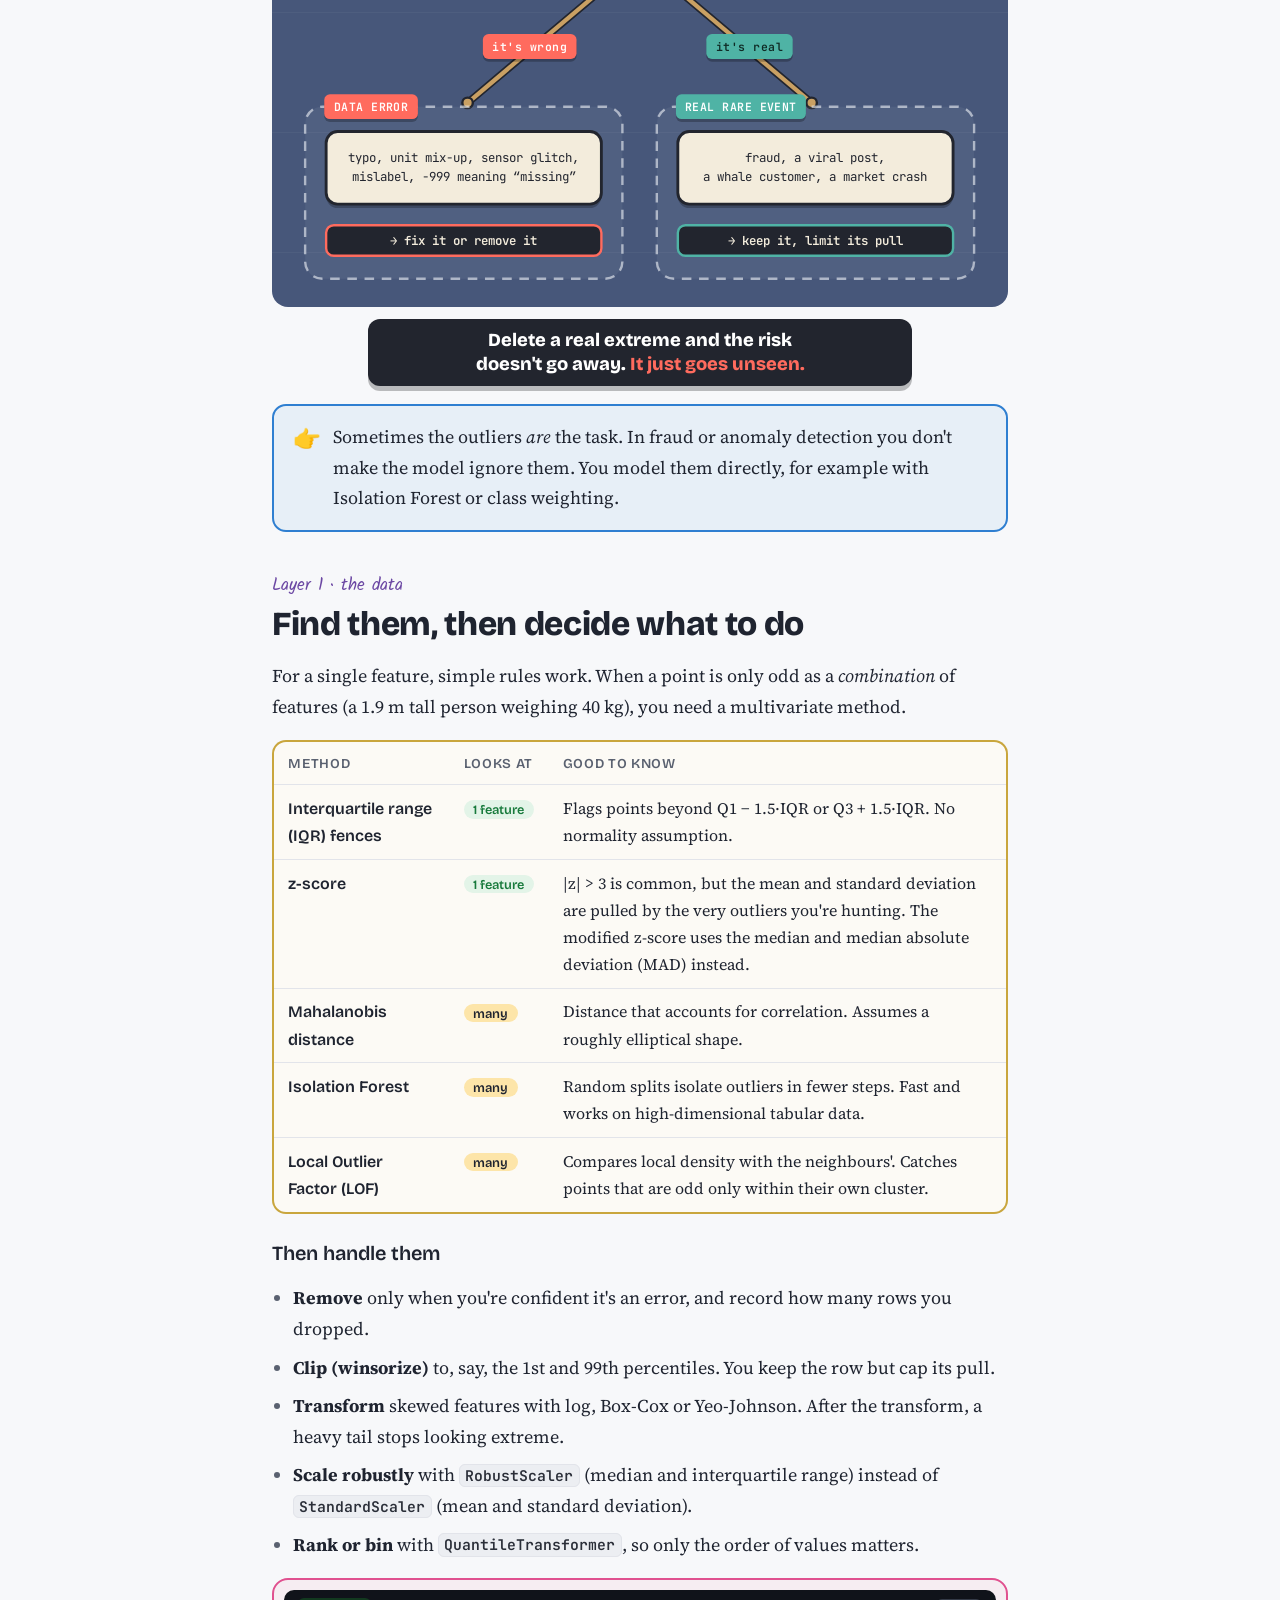
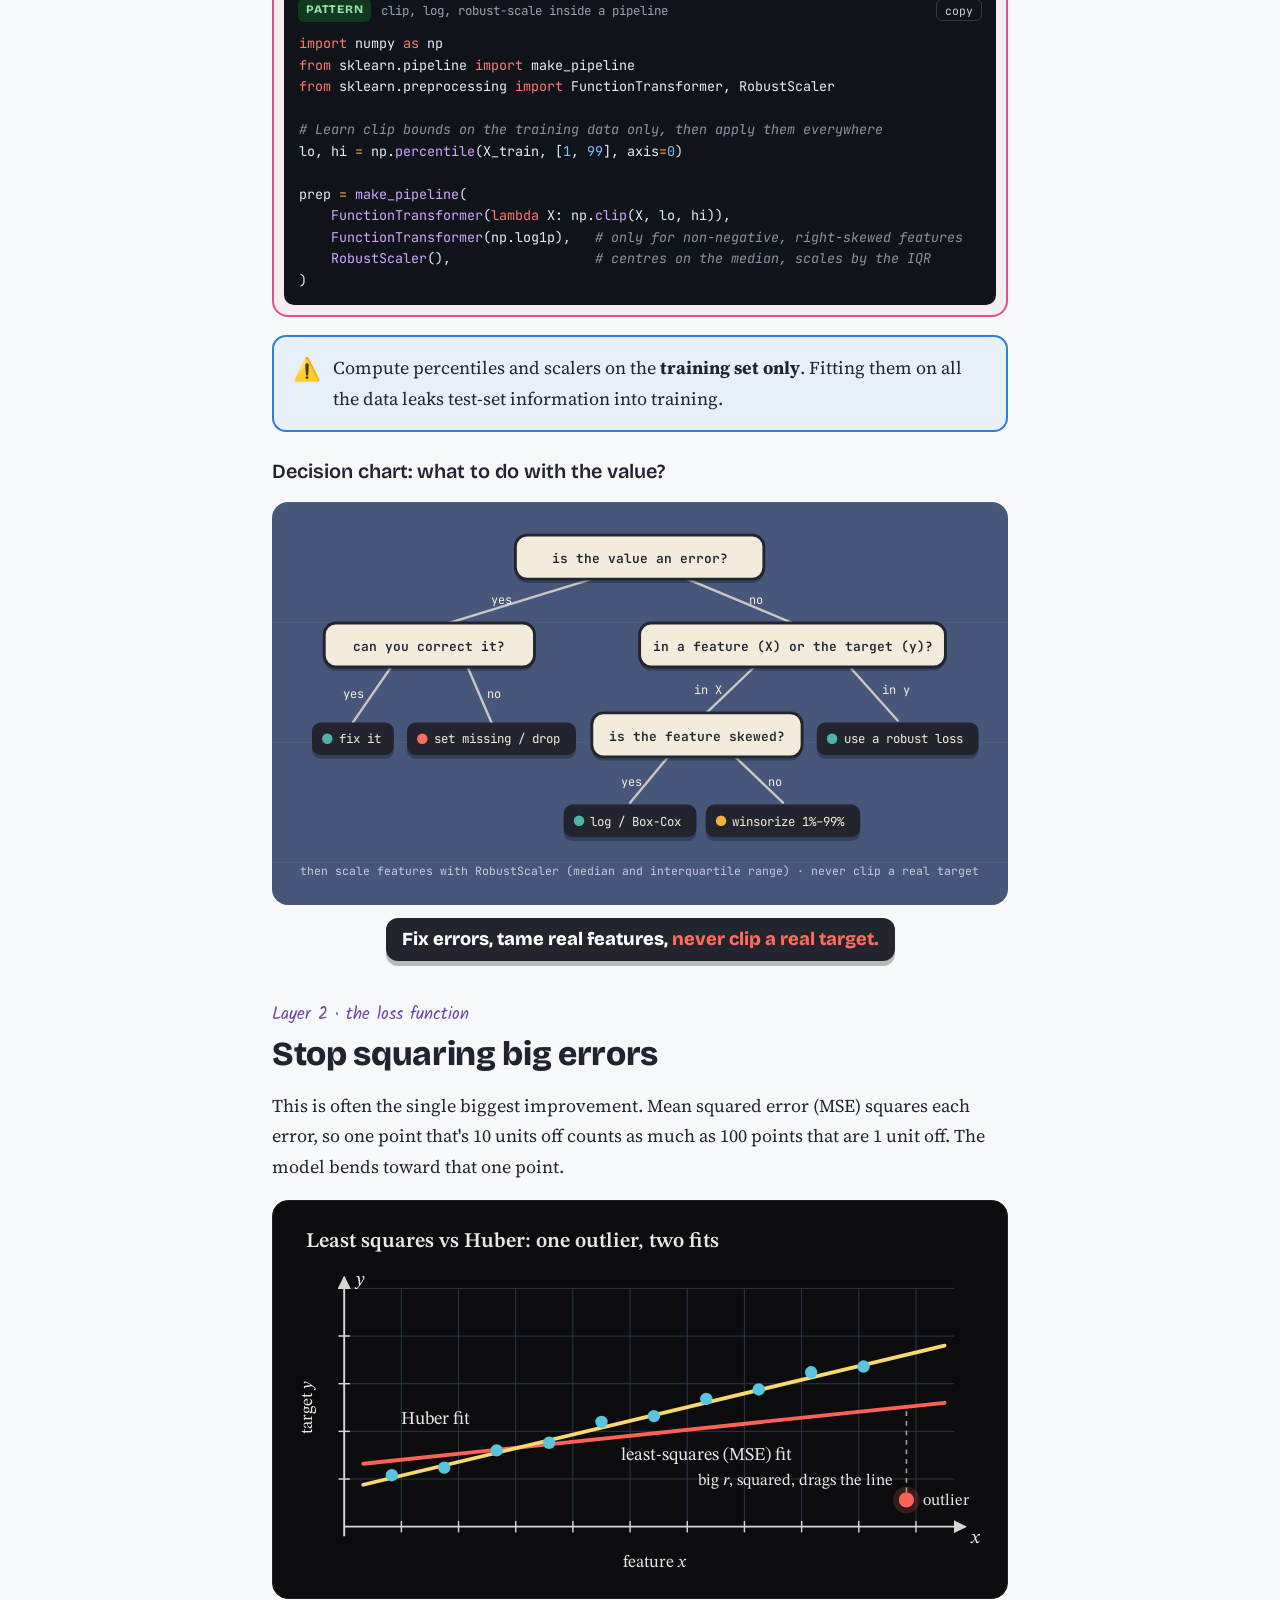
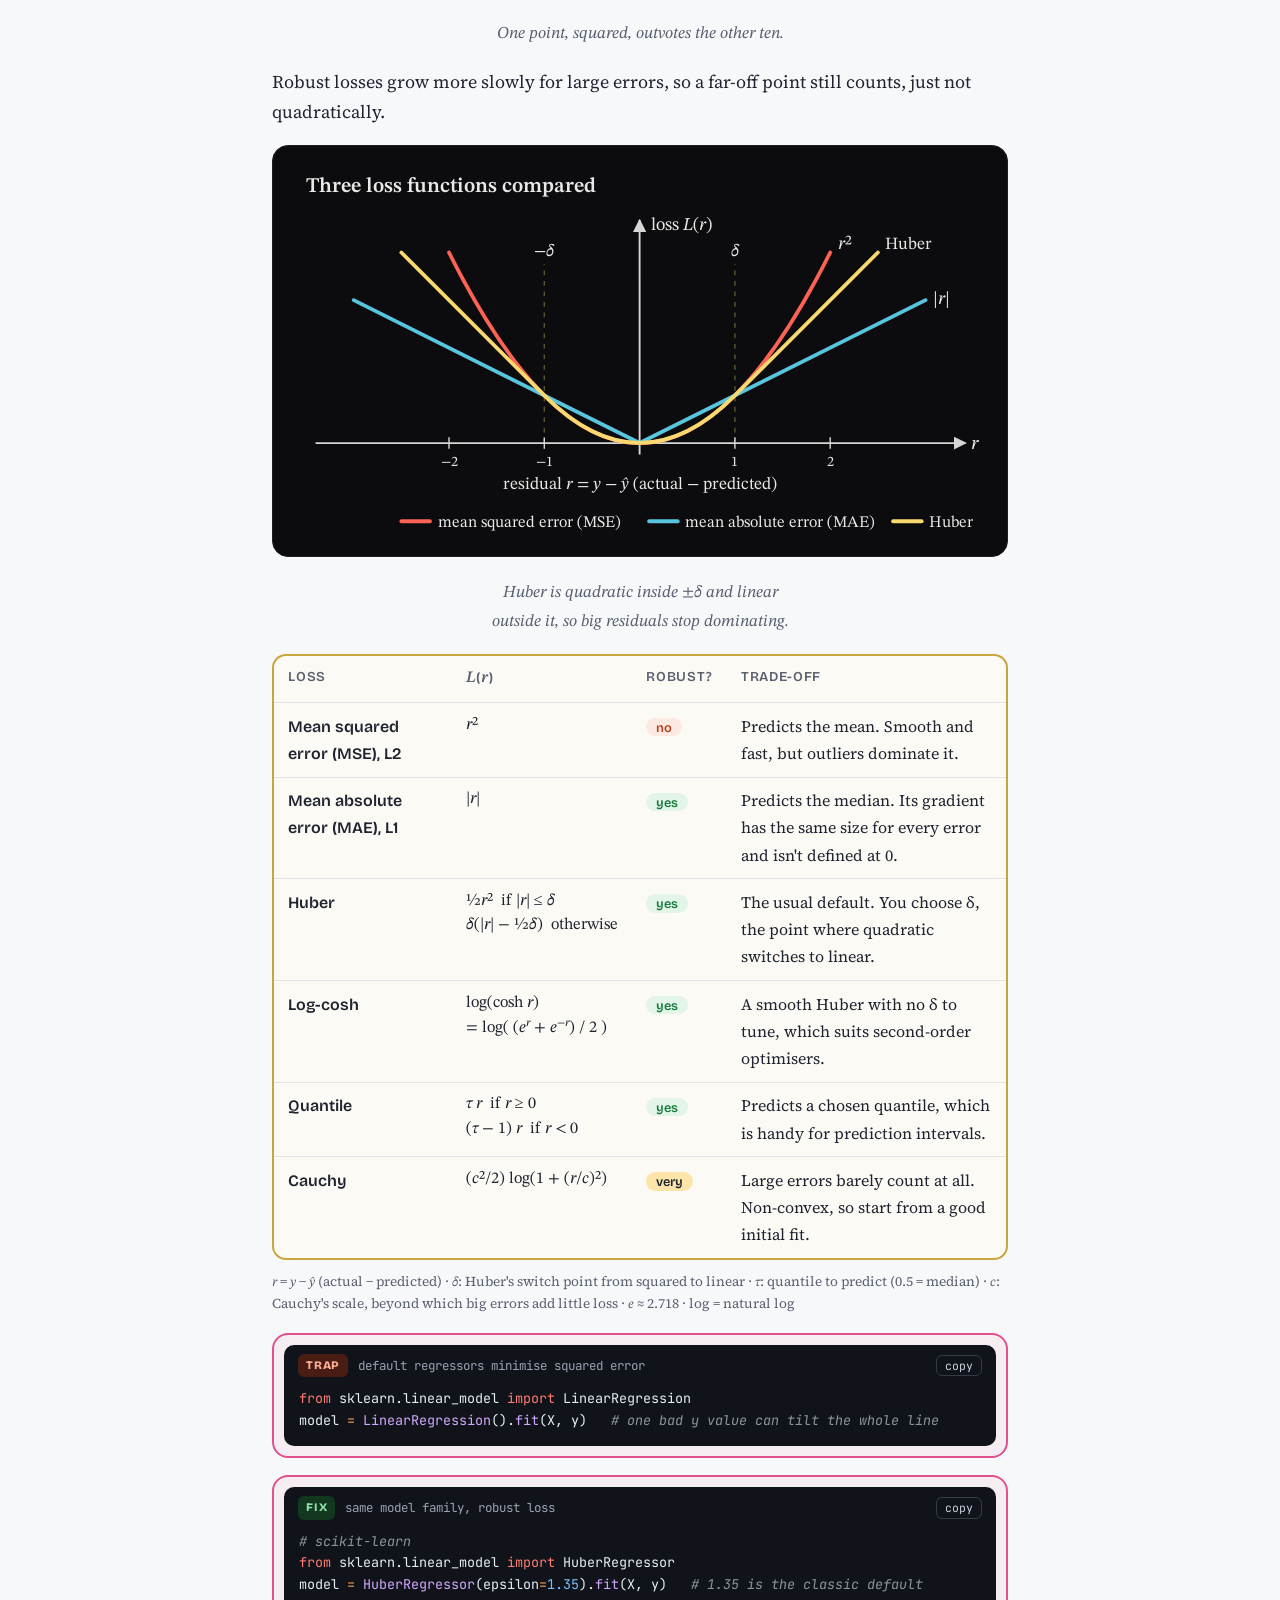
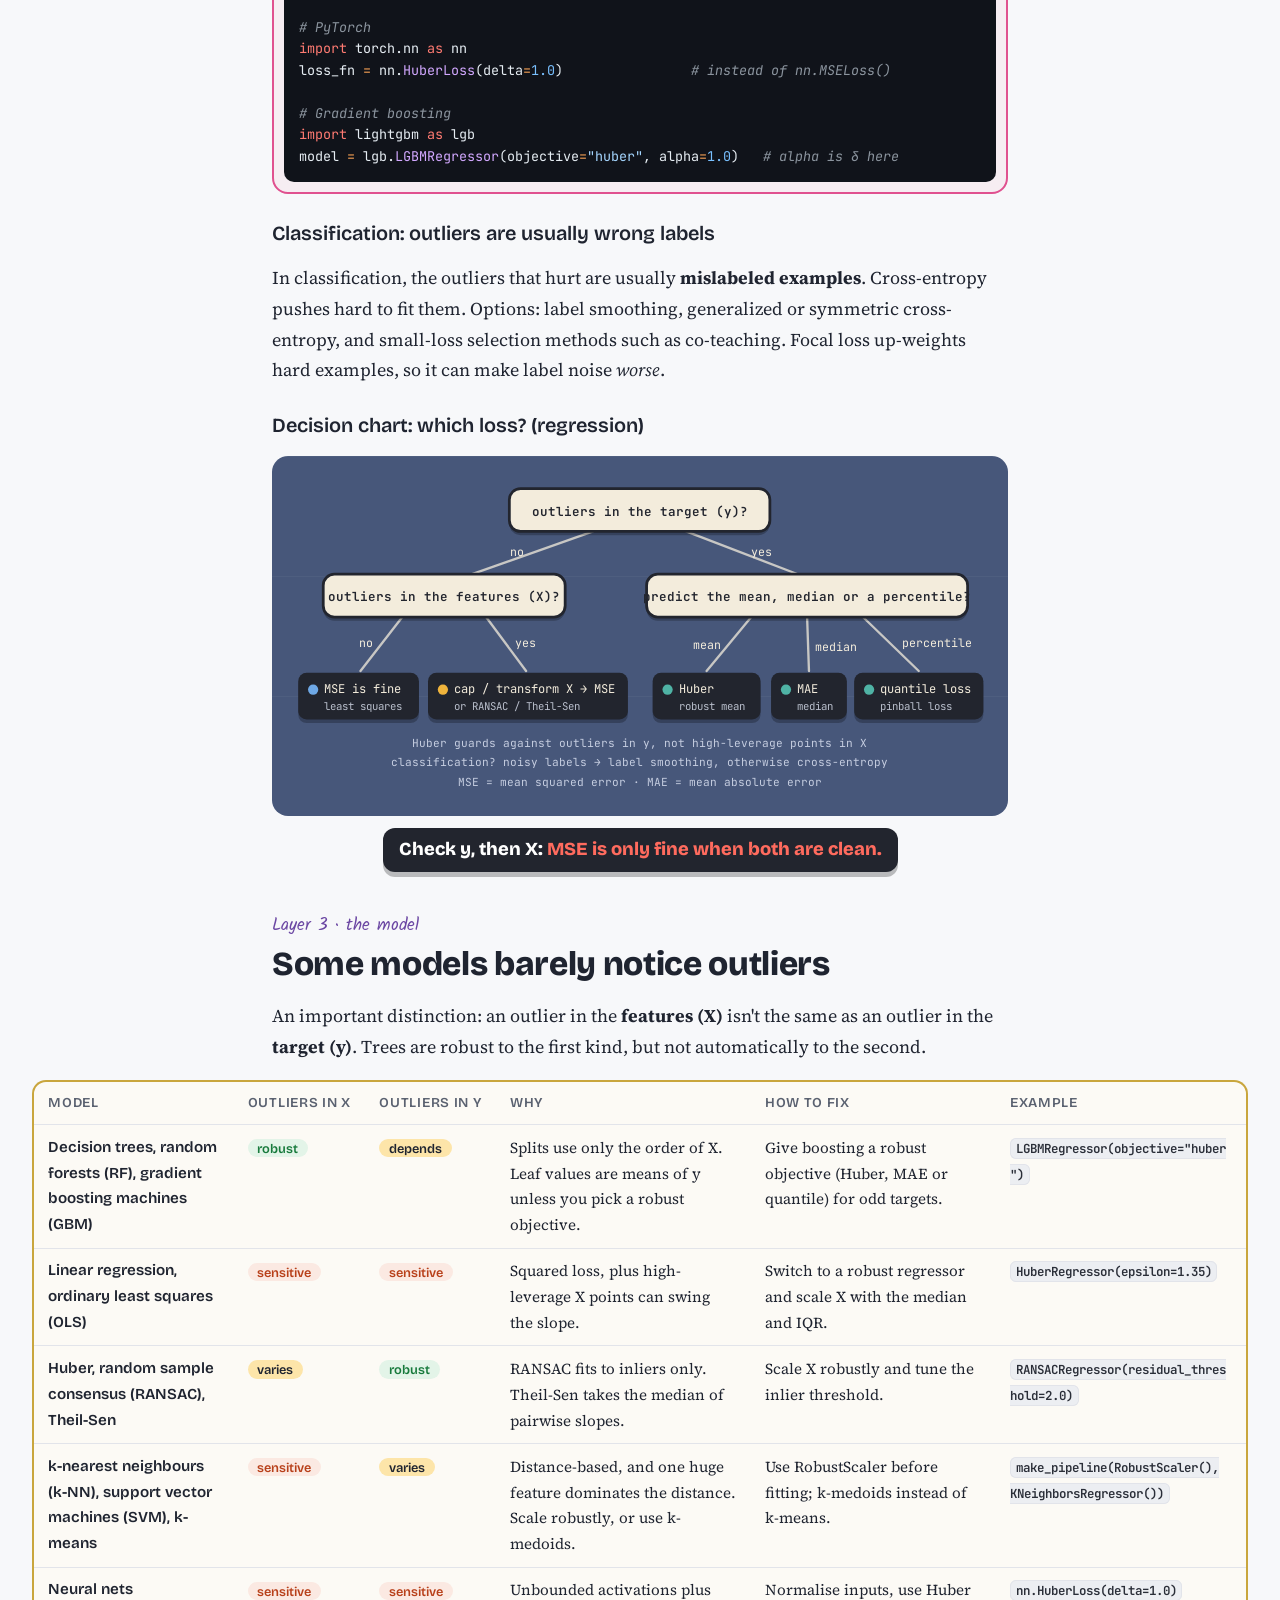
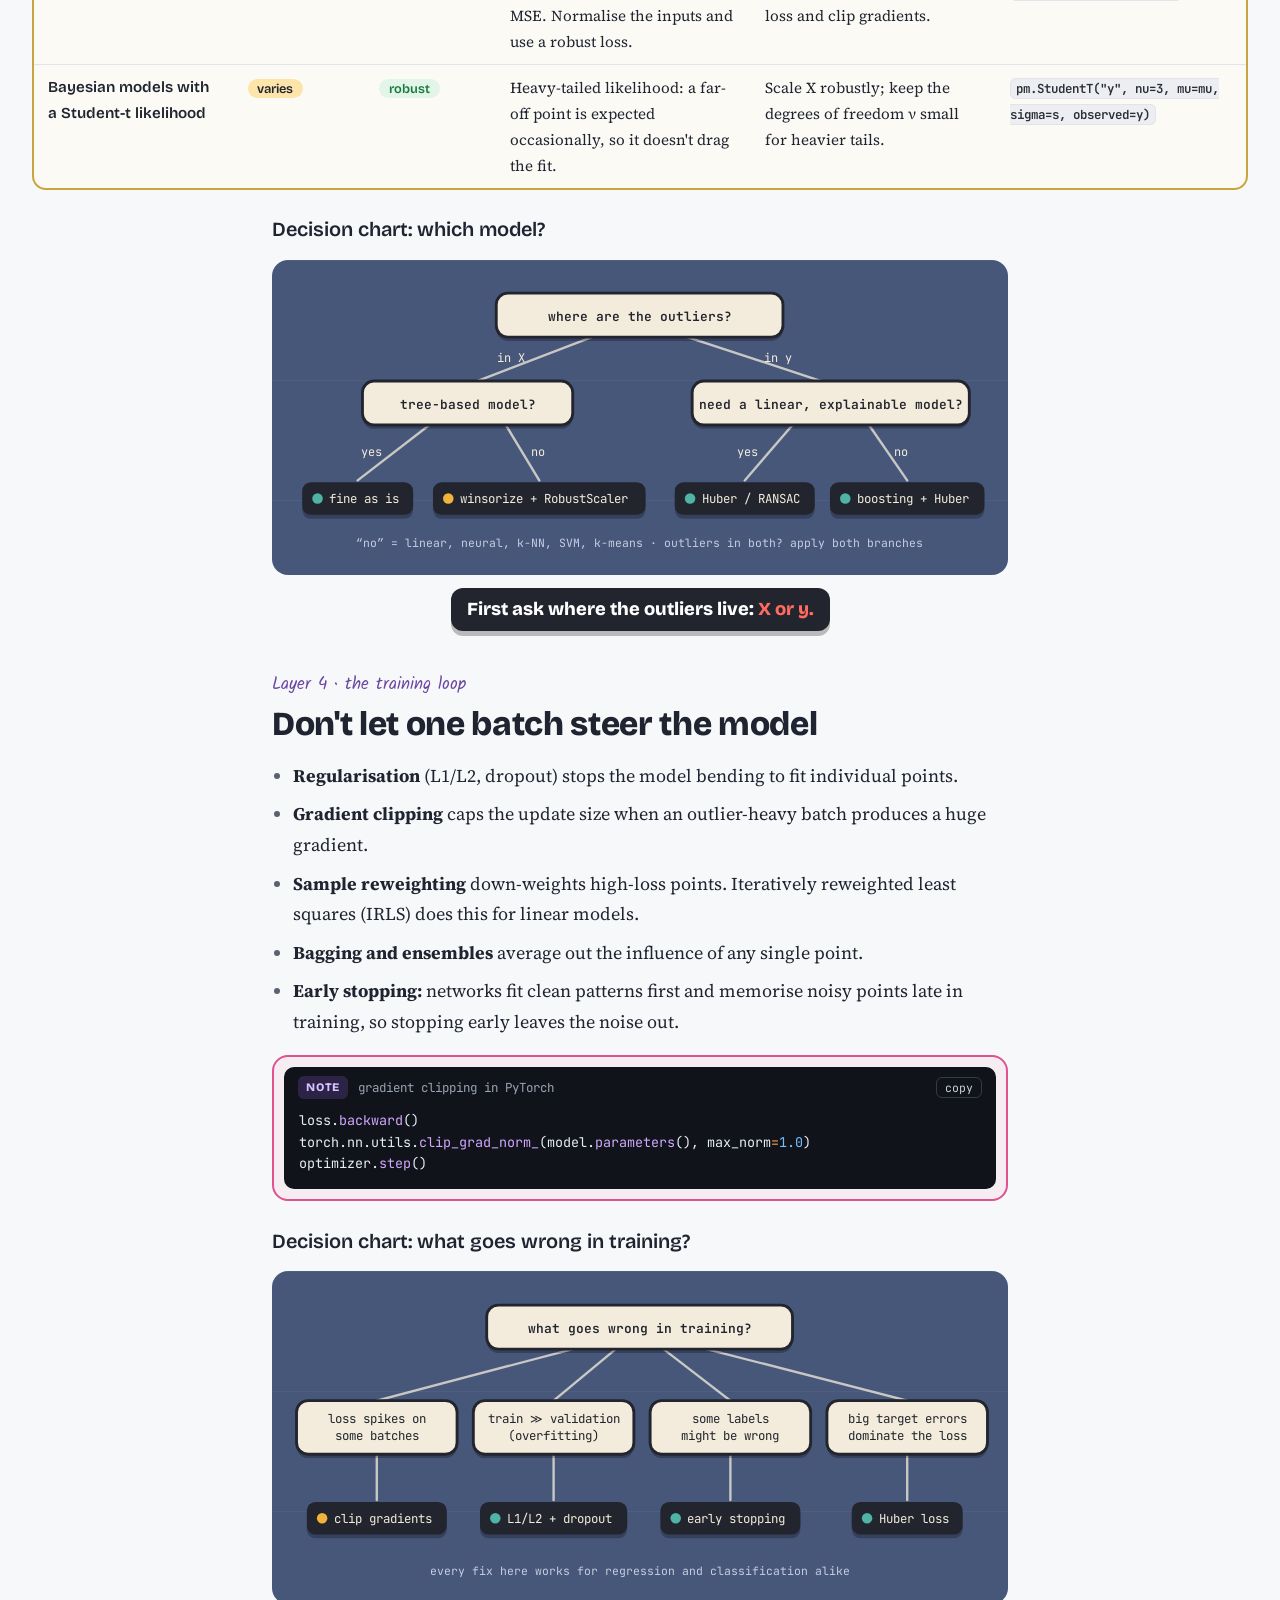
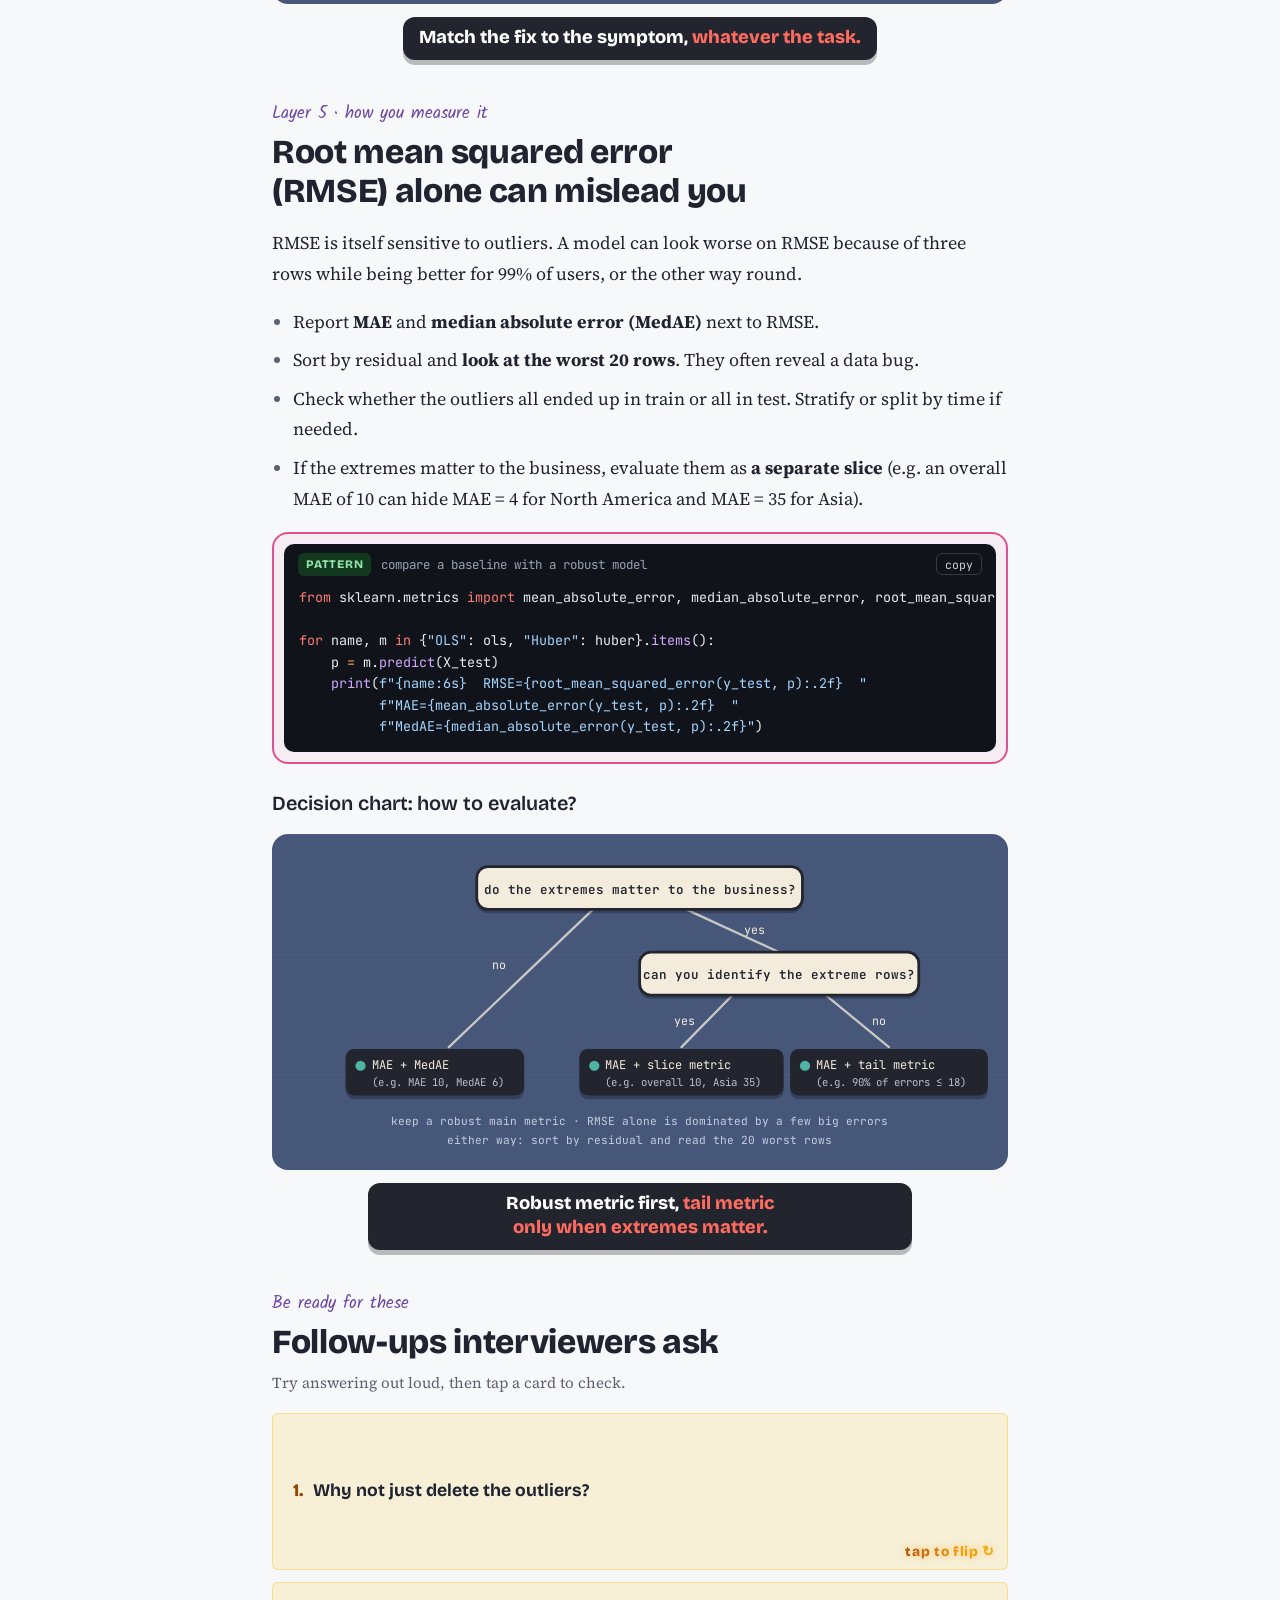
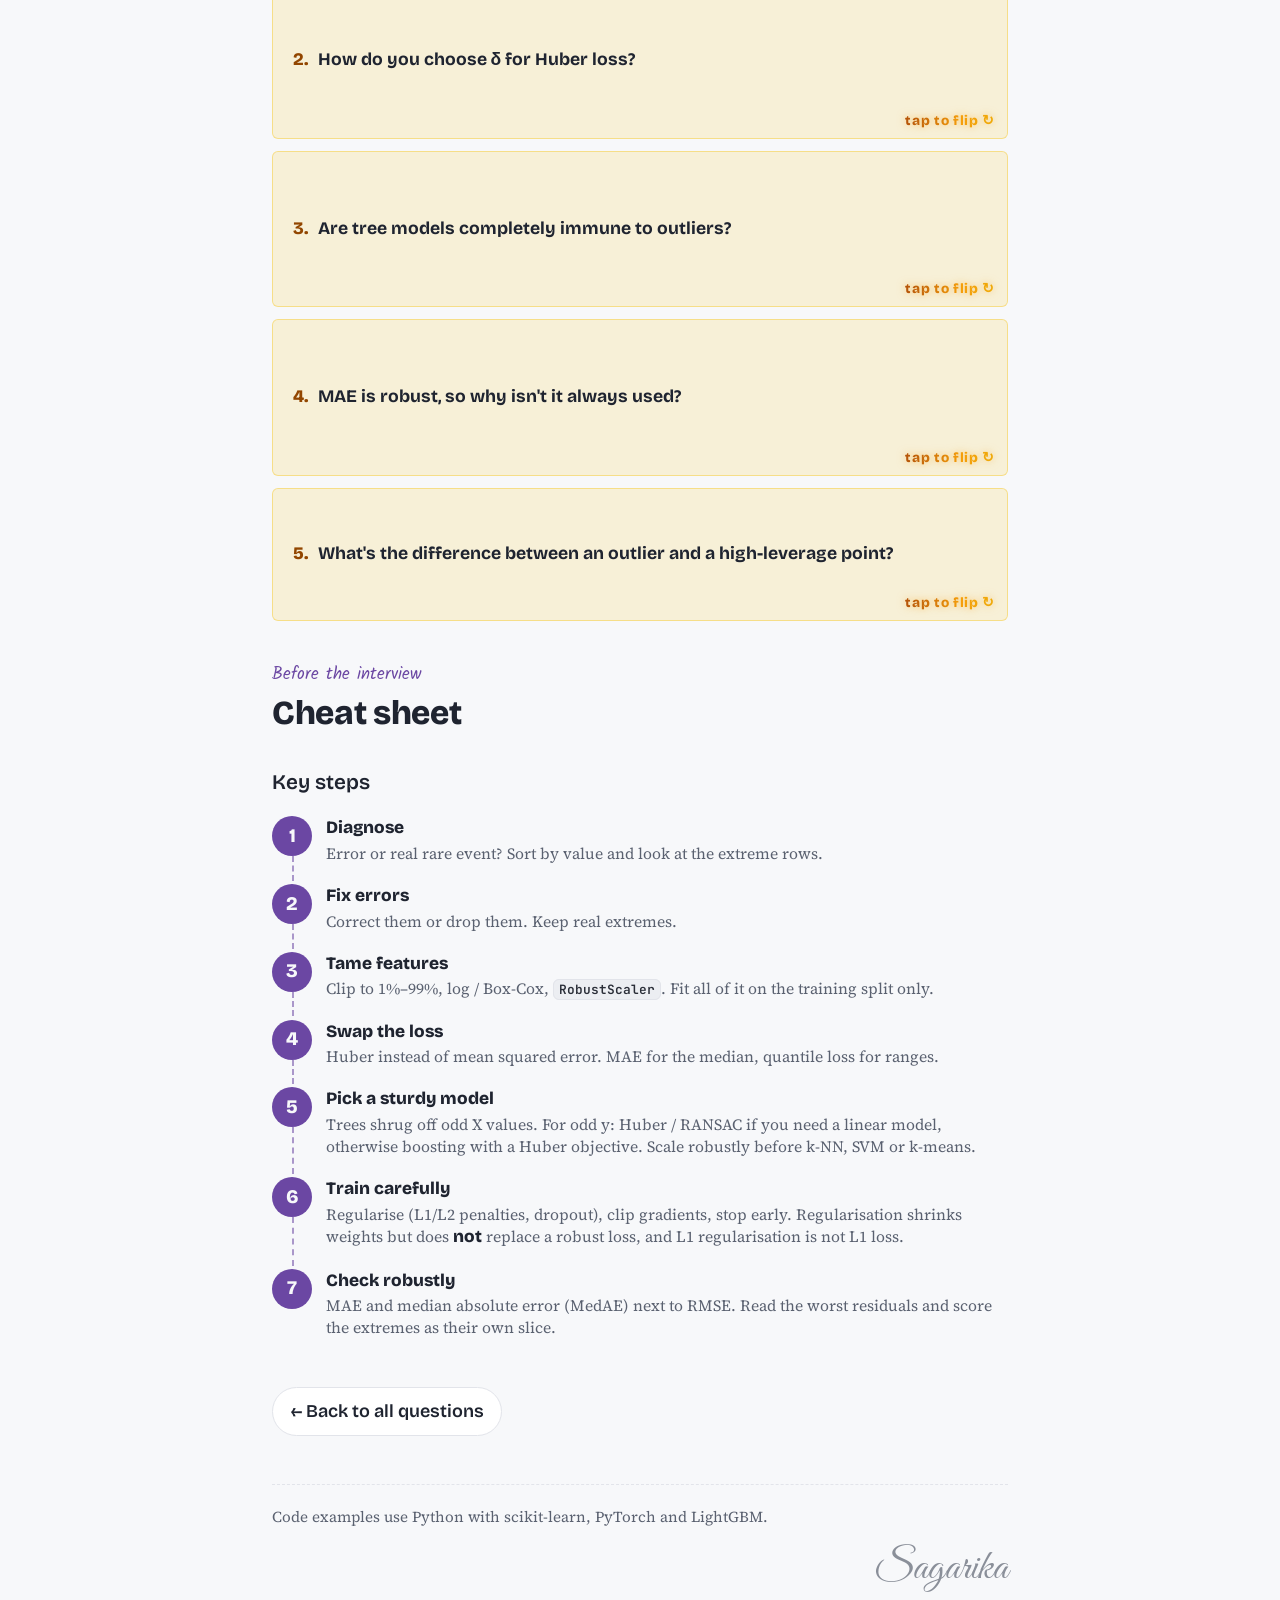
==== commit 6fe048bb: "Evaluation: bracketed examples on chart leaves and slice text Co-Authored-By: Claude Opus 5.5 <norep" ====
--- a/questions/robust-to-outliers/index.html
+++ b/questions/robust-to-outliers/index.html
@@ -323,7 +323,7 @@
       <li>Report <strong>MAE</strong> and <strong>median absolute error (MedAE)</strong> next to RMSE.</li>
       <li>Sort by residual and <strong>look at the worst 20 rows</strong>. They often reveal a data bug.</li>
       <li>Check whether the outliers all ended up in train or all in test. Stratify or split by time if needed.</li>
-      <li>If the extremes matter to the business, evaluate them as <strong>a separate slice</strong>.</li>
+      <li>If the extremes matter to the business, evaluate them as <strong>a separate slice</strong> (e.g. an overall MAE of 10 can hide MAE = 4 for North America and MAE = 35 for Asia).</li>
     </ul>
 
     <figure class="code"><div class="code-inner">
@@ -341,7 +341,7 @@
     <figure class="diagram illus">
       <div class="diagram-inner">
 <svg class="il" viewBox="0 0 760 330" role="img" aria-label="Decision chart for evaluation. Always keep a robust main metric, mean absolute error. If the extremes do not matter to the business, report MAE and median absolute error. If they do and you can identify the extreme rows, add an error metric computed on that slice. If you cannot identify them, add a tail metric such as the 90th-percentile absolute error. Either way, read the worst residuals. RMSE alone is dominated by a few big errors.">
-<line x1="330" y1="66" x2="175" y2="214" stroke="#f3ecdc" stroke-opacity="0.75" stroke-width="2.5" stroke-linecap="round"/><text x="236" y="130" text-anchor="end" font-size="12.5" style="fill:#f3ecdc">no</text><line x1="430" y1="66" x2="530" y2="112" stroke="#f3ecdc" stroke-opacity="0.75" stroke-width="2.5" stroke-linecap="round"/><text x="492" y="92" text-anchor="start" font-size="12.5" style="fill:#f3ecdc">yes</text><line x1="480" y1="158" x2="425" y2="214" stroke="#f3ecdc" stroke-opacity="0.75" stroke-width="2.5" stroke-linecap="round"/><text x="440" y="190" text-anchor="end" font-size="12.5" style="fill:#f3ecdc">yes</text><line x1="580" y1="158" x2="648" y2="214" stroke="#f3ecdc" stroke-opacity="0.75" stroke-width="2.5" stroke-linecap="round"/><text x="630" y="190" text-anchor="start" font-size="12.5" style="fill:#f3ecdc">no</text><rect x="205.0" y="24" width="350" height="46" rx="12" fill="rgba(0,0,0,0.25)"/><rect x="205.0" y="20" width="350" height="46" rx="12" fill="#f3ecdc" stroke="#22252e" stroke-width="3"/><text x="380" y="49" text-anchor="middle" font-size="13.5" font-weight="600">do the extremes matter to the business?</text><rect x="380.0" y="116" width="300" height="46" rx="12" fill="rgba(0,0,0,0.25)"/><rect x="380.0" y="112" width="300" height="46" rx="12" fill="#f3ecdc" stroke="#22252e" stroke-width="3"/><text x="530" y="141" text-anchor="middle" font-size="13.5" font-weight="600">can you identify the extreme rows?</text><rect x="95.15" y="220" width="129.7" height="50" rx="9" fill="rgba(0,0,0,0.25)"/><rect x="95.15" y="216" width="129.7" height="50" rx="9" fill="#22252e"/><circle cx="111.15" cy="234" r="5.5" fill="#4fb3a5"/><text class="chip-t" x="123.15" y="238" style="font-size:13px">MAE + MedAE</text><text x="123.15" y="256" style="font-size:11.5px;fill:#b9bfcc">typical error</text><rect x="318.75" y="220" width="212.5" height="50" rx="9" fill="rgba(0,0,0,0.25)"/><rect x="318.75" y="216" width="212.5" height="50" rx="9" fill="#22252e"/><circle cx="334.75" cy="234" r="5.5" fill="#4fb3a5"/><text class="chip-t" x="346.75" y="238" style="font-size:13px">MAE + slice metric</text><text x="346.75" y="256" style="font-size:11.5px;fill:#b9bfcc">score extremes separately</text><rect x="545.2" y="220" width="205.60000000000002" height="50" rx="9" fill="rgba(0,0,0,0.25)"/><rect x="545.2" y="216" width="205.60000000000002" height="50" rx="9" fill="#22252e"/><circle cx="561.2" cy="234" r="5.5" fill="#4fb3a5"/><text class="chip-t" x="573.2" y="238" style="font-size:13px">MAE + tail metric</text><text x="573.2" y="256" style="font-size:11.5px;fill:#b9bfcc">e.g. 90th-percentile error</text><text x="380" y="298" text-anchor="middle" font-size="12" style="fill:#c5cde0">keep a robust main metric · RMSE alone is dominated by a few big errors</text><text x="380" y="318" text-anchor="middle" font-size="12" style="fill:#c5cde0">either way: sort by residual and read the 20 worst rows</text>
+<line x1="330" y1="66" x2="175" y2="214" stroke="#f3ecdc" stroke-opacity="0.75" stroke-width="2.5" stroke-linecap="round"/><text x="236" y="130" text-anchor="end" font-size="12.5" style="fill:#f3ecdc">no</text><line x1="430" y1="66" x2="530" y2="112" stroke="#f3ecdc" stroke-opacity="0.75" stroke-width="2.5" stroke-linecap="round"/><text x="492" y="92" text-anchor="start" font-size="12.5" style="fill:#f3ecdc">yes</text><line x1="480" y1="158" x2="425" y2="214" stroke="#f3ecdc" stroke-opacity="0.75" stroke-width="2.5" stroke-linecap="round"/><text x="440" y="190" text-anchor="end" font-size="12.5" style="fill:#f3ecdc">yes</text><line x1="580" y1="158" x2="648" y2="214" stroke="#f3ecdc" stroke-opacity="0.75" stroke-width="2.5" stroke-linecap="round"/><text x="630" y="190" text-anchor="start" font-size="12.5" style="fill:#f3ecdc">no</text><rect x="205.0" y="24" width="350" height="46" rx="12" fill="rgba(0,0,0,0.25)"/><rect x="205.0" y="20" width="350" height="46" rx="12" fill="#f3ecdc" stroke="#22252e" stroke-width="3"/><text x="380" y="49" text-anchor="middle" font-size="13.5" font-weight="600">do the extremes matter to the business?</text><rect x="380.0" y="116" width="300" height="46" rx="12" fill="rgba(0,0,0,0.25)"/><rect x="380.0" y="112" width="300" height="46" rx="12" fill="#f3ecdc" stroke="#22252e" stroke-width="3"/><text x="530" y="141" text-anchor="middle" font-size="13.5" font-weight="600">can you identify the extreme rows?</text><rect x="64.1" y="220" width="191.8" height="50" rx="9" fill="rgba(0,0,0,0.25)"/><rect x="64.1" y="216" width="191.8" height="50" rx="9" fill="#22252e"/><circle cx="80.1" cy="234" r="5.5" fill="#4fb3a5"/><text class="chip-t" x="92.1" y="238" style="font-size:13px">MAE + MedAE</text><text x="92.1" y="256" style="font-size:11.5px;fill:#b9bfcc">(e.g. MAE 10, MedAE 6)</text><rect x="315.3" y="220" width="219.4" height="50" rx="9" fill="rgba(0,0,0,0.25)"/><rect x="315.3" y="216" width="219.4" height="50" rx="9" fill="#22252e"/><circle cx="331.3" cy="234" r="5.5" fill="#4fb3a5"/><text class="chip-t" x="343.3" y="238" style="font-size:13px">MAE + slice metric</text><text x="343.3" y="256" style="font-size:11.5px;fill:#b9bfcc">(e.g. overall 10, Asia 35)</text><rect x="541.75" y="220" width="212.5" height="50" rx="9" fill="rgba(0,0,0,0.25)"/><rect x="541.75" y="216" width="212.5" height="50" rx="9" fill="#22252e"/><circle cx="557.75" cy="234" r="5.5" fill="#4fb3a5"/><text class="chip-t" x="569.75" y="238" style="font-size:13px">MAE + tail metric</text><text x="569.75" y="256" style="font-size:11.5px;fill:#b9bfcc">(e.g. 90% of errors ≤ 18)</text><text x="380" y="298" text-anchor="middle" font-size="12" style="fill:#c5cde0">keep a robust main metric · RMSE alone is dominated by a few big errors</text><text x="380" y="318" text-anchor="middle" font-size="12" style="fill:#c5cde0">either way: sort by residual and read the 20 worst rows</text>
 </svg>
       </div>
       <figcaption>Robust metric first, <em>tail metric only when extremes matter.</em></figcaption>
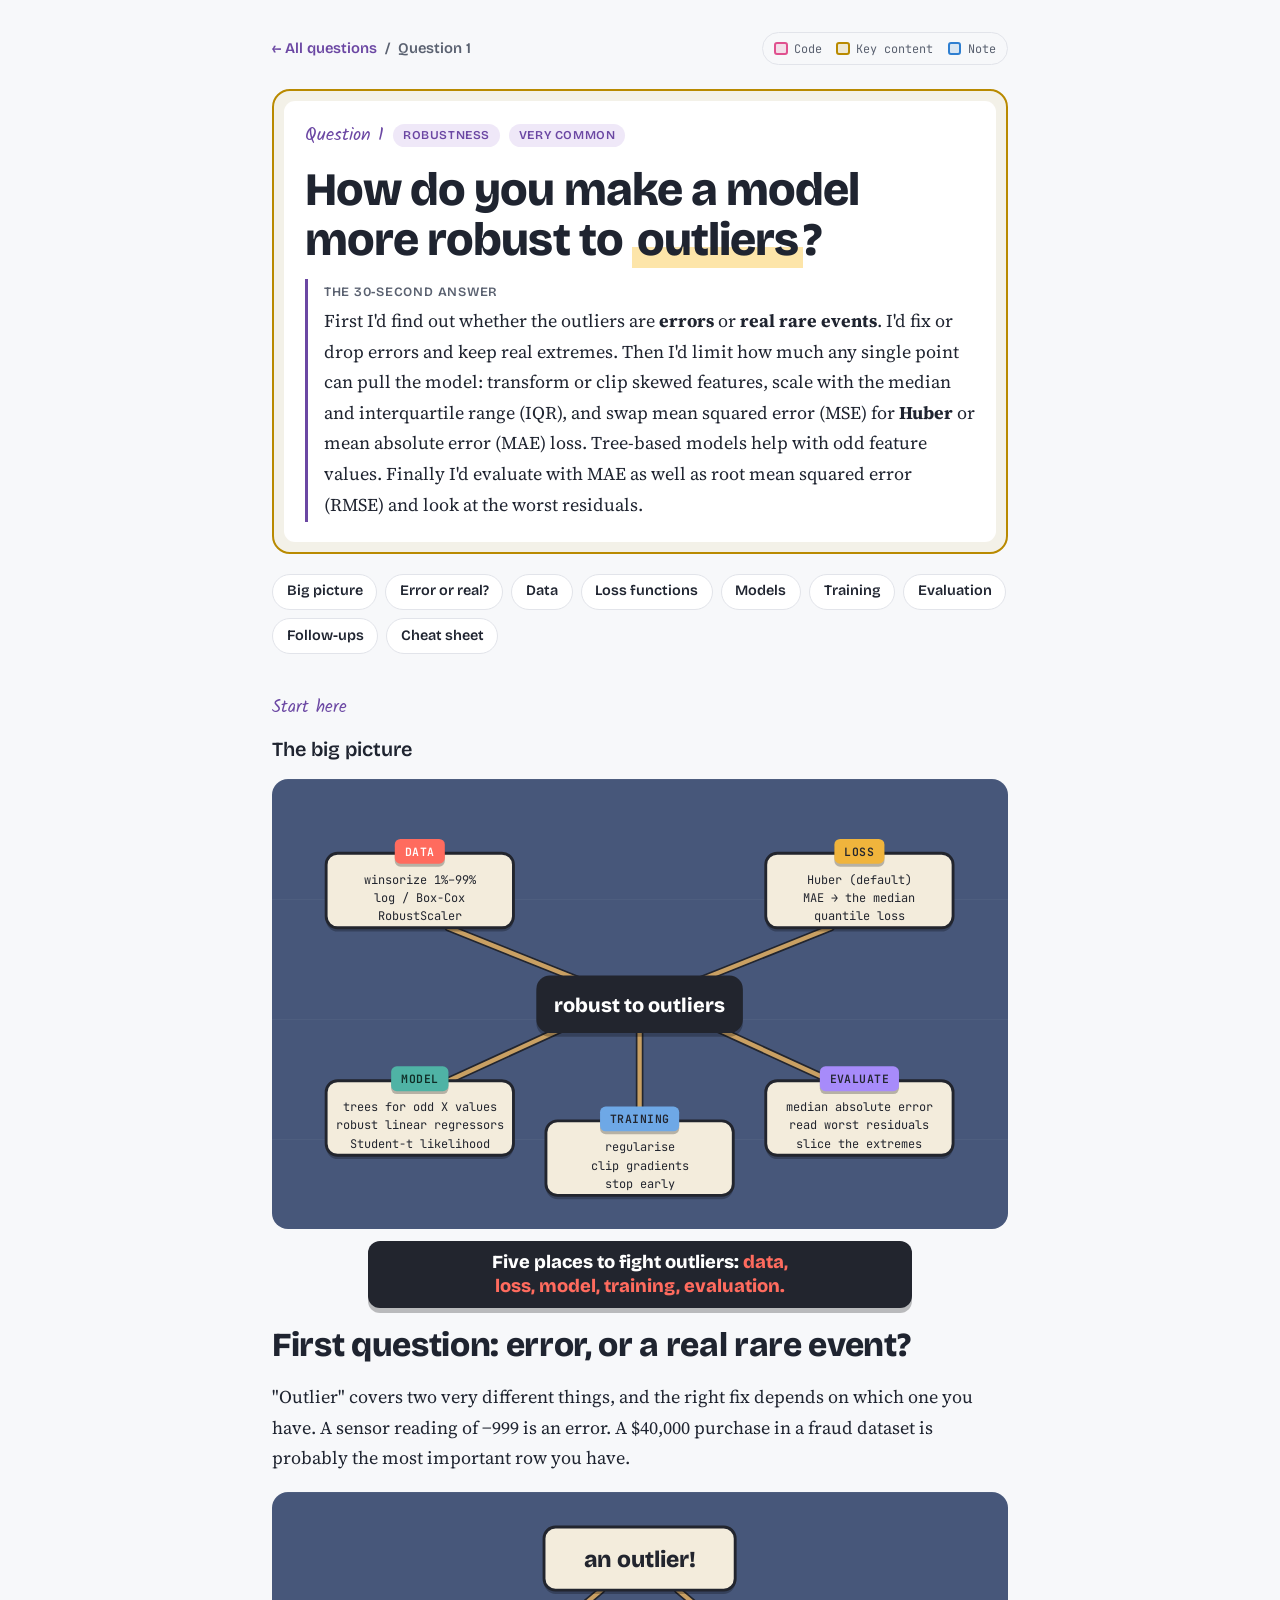
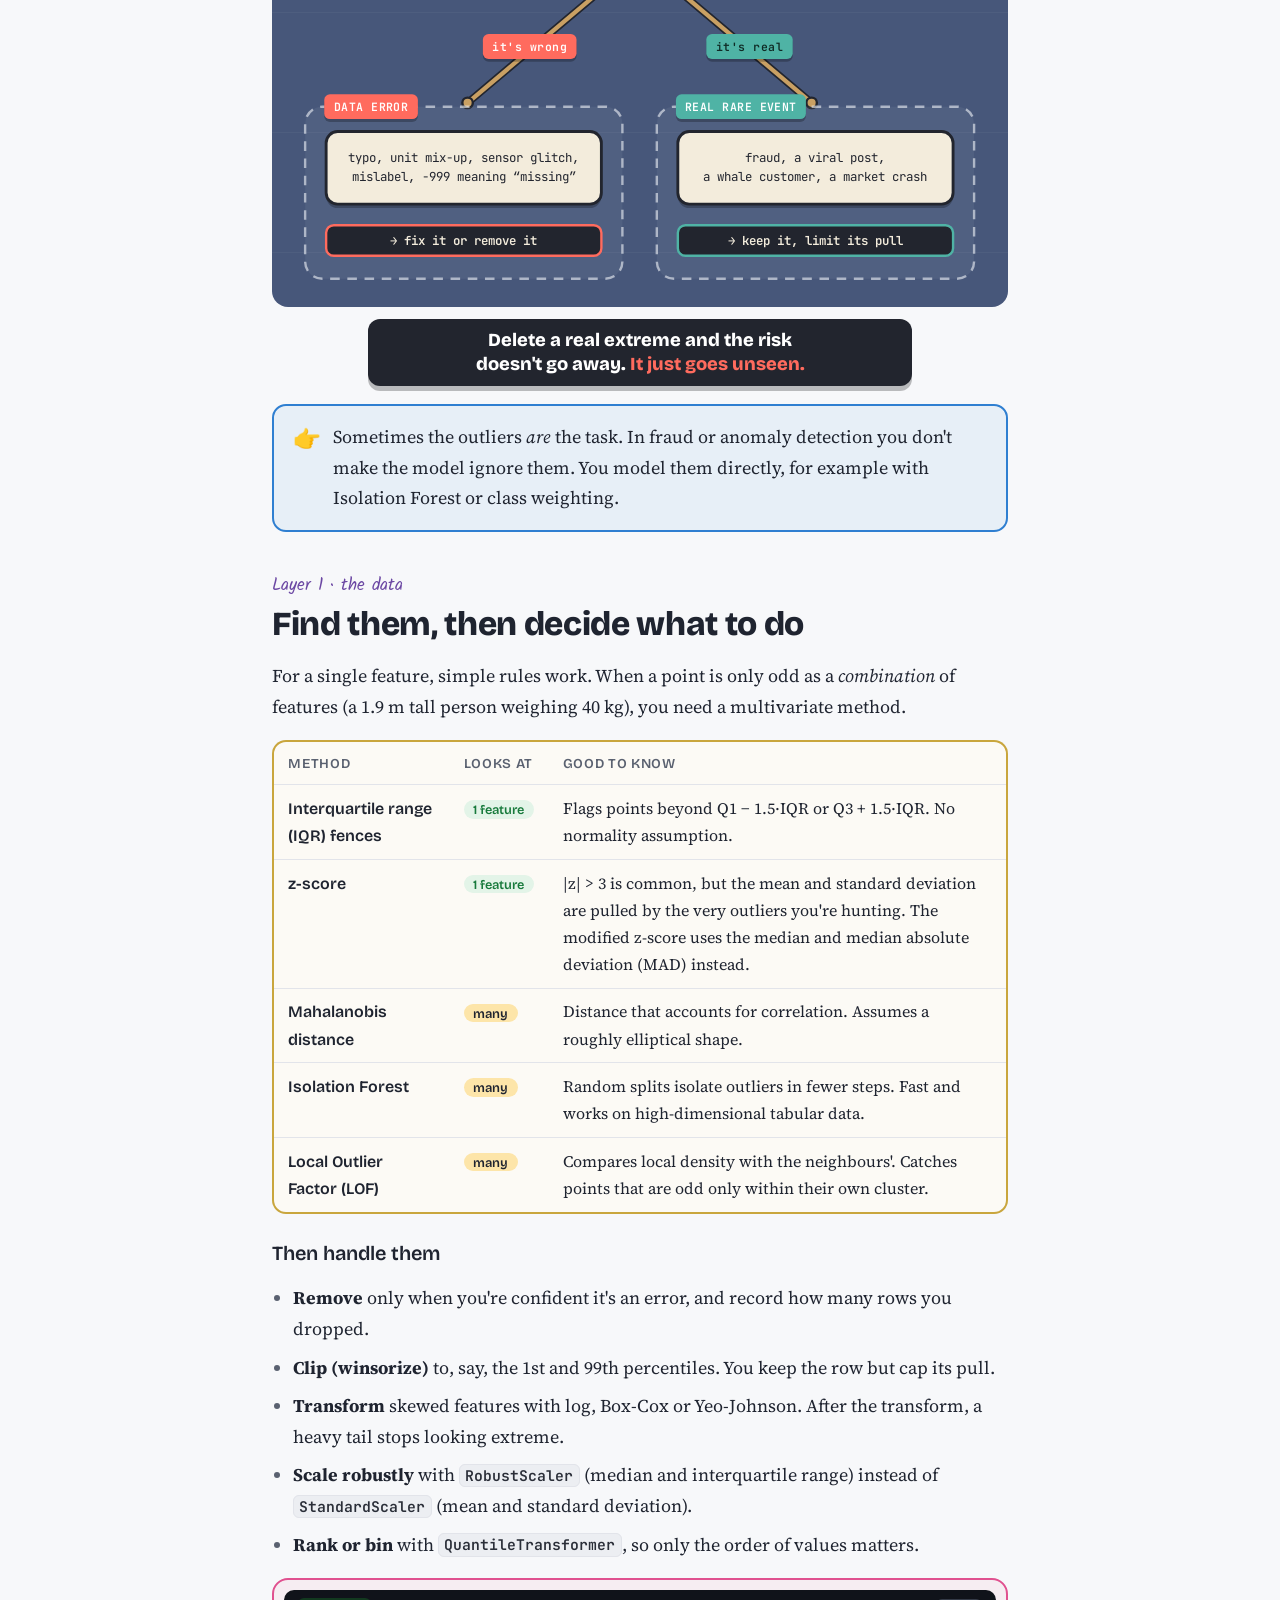
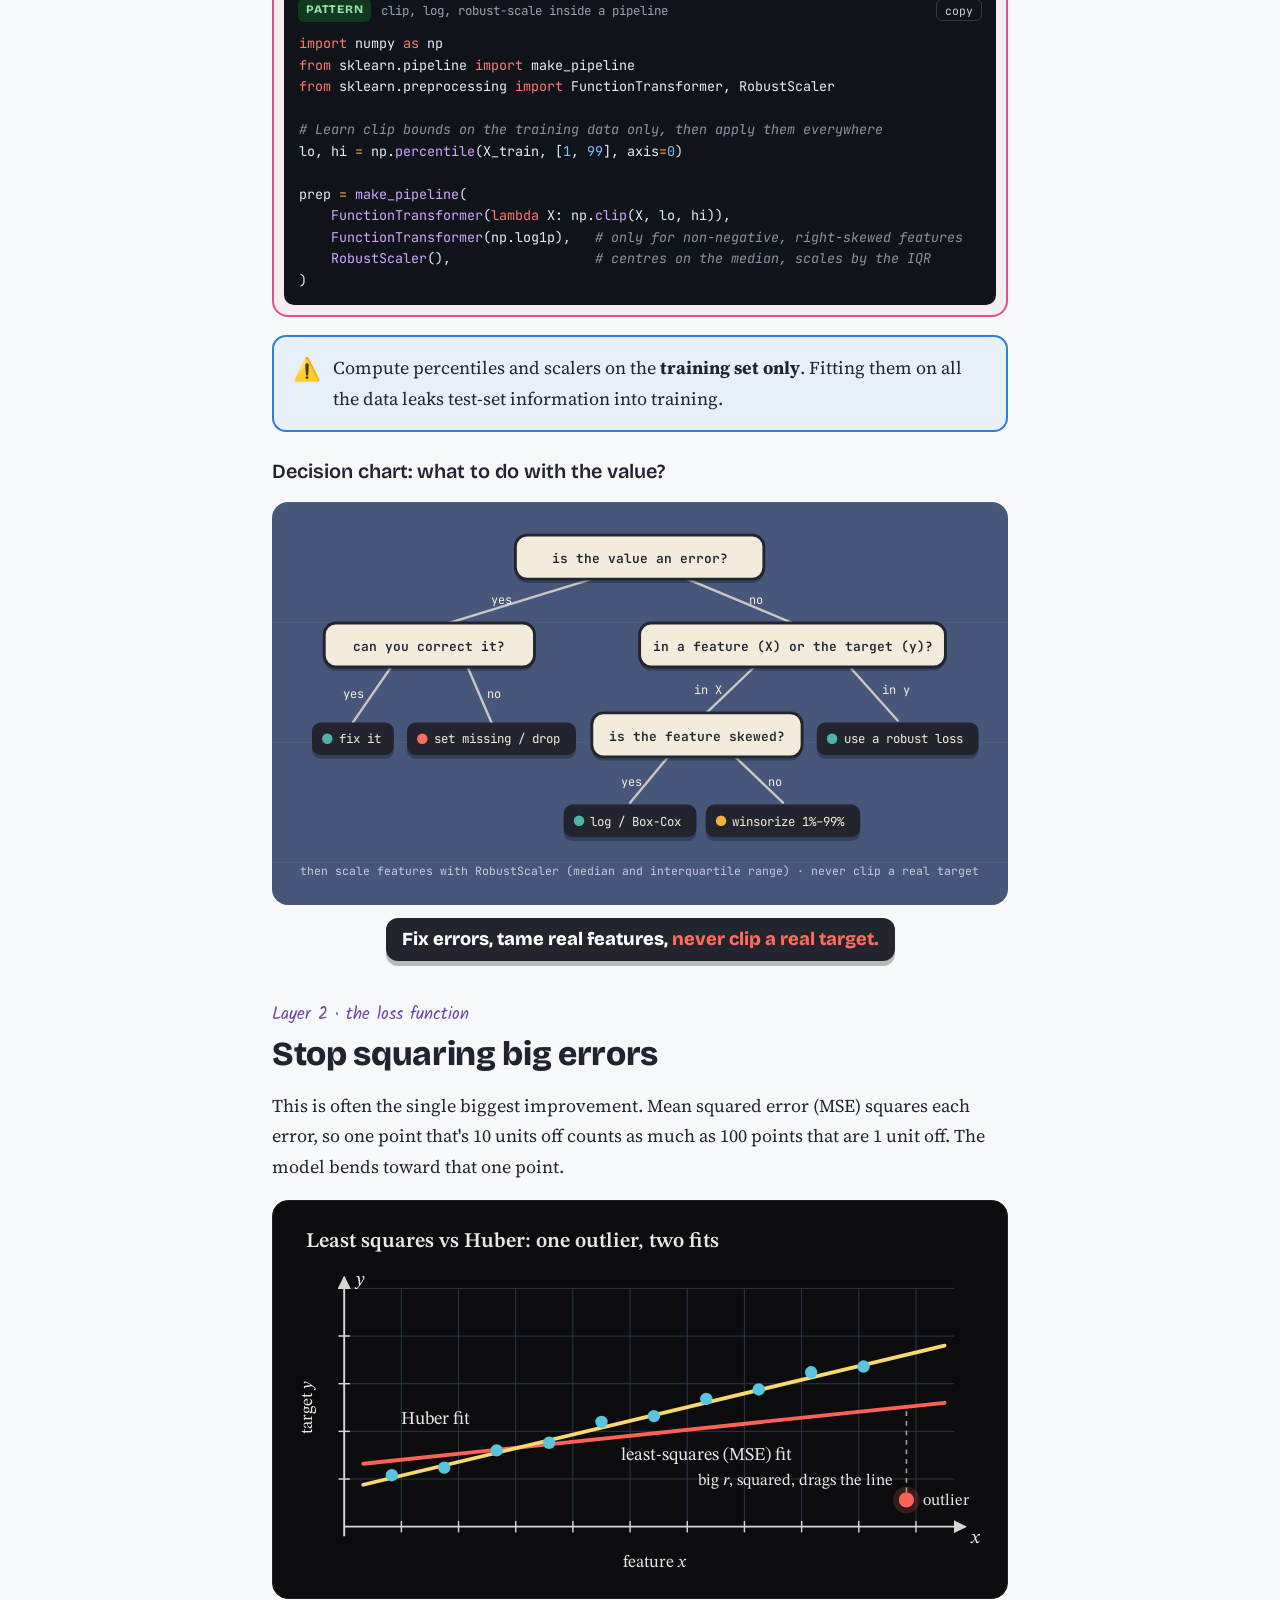
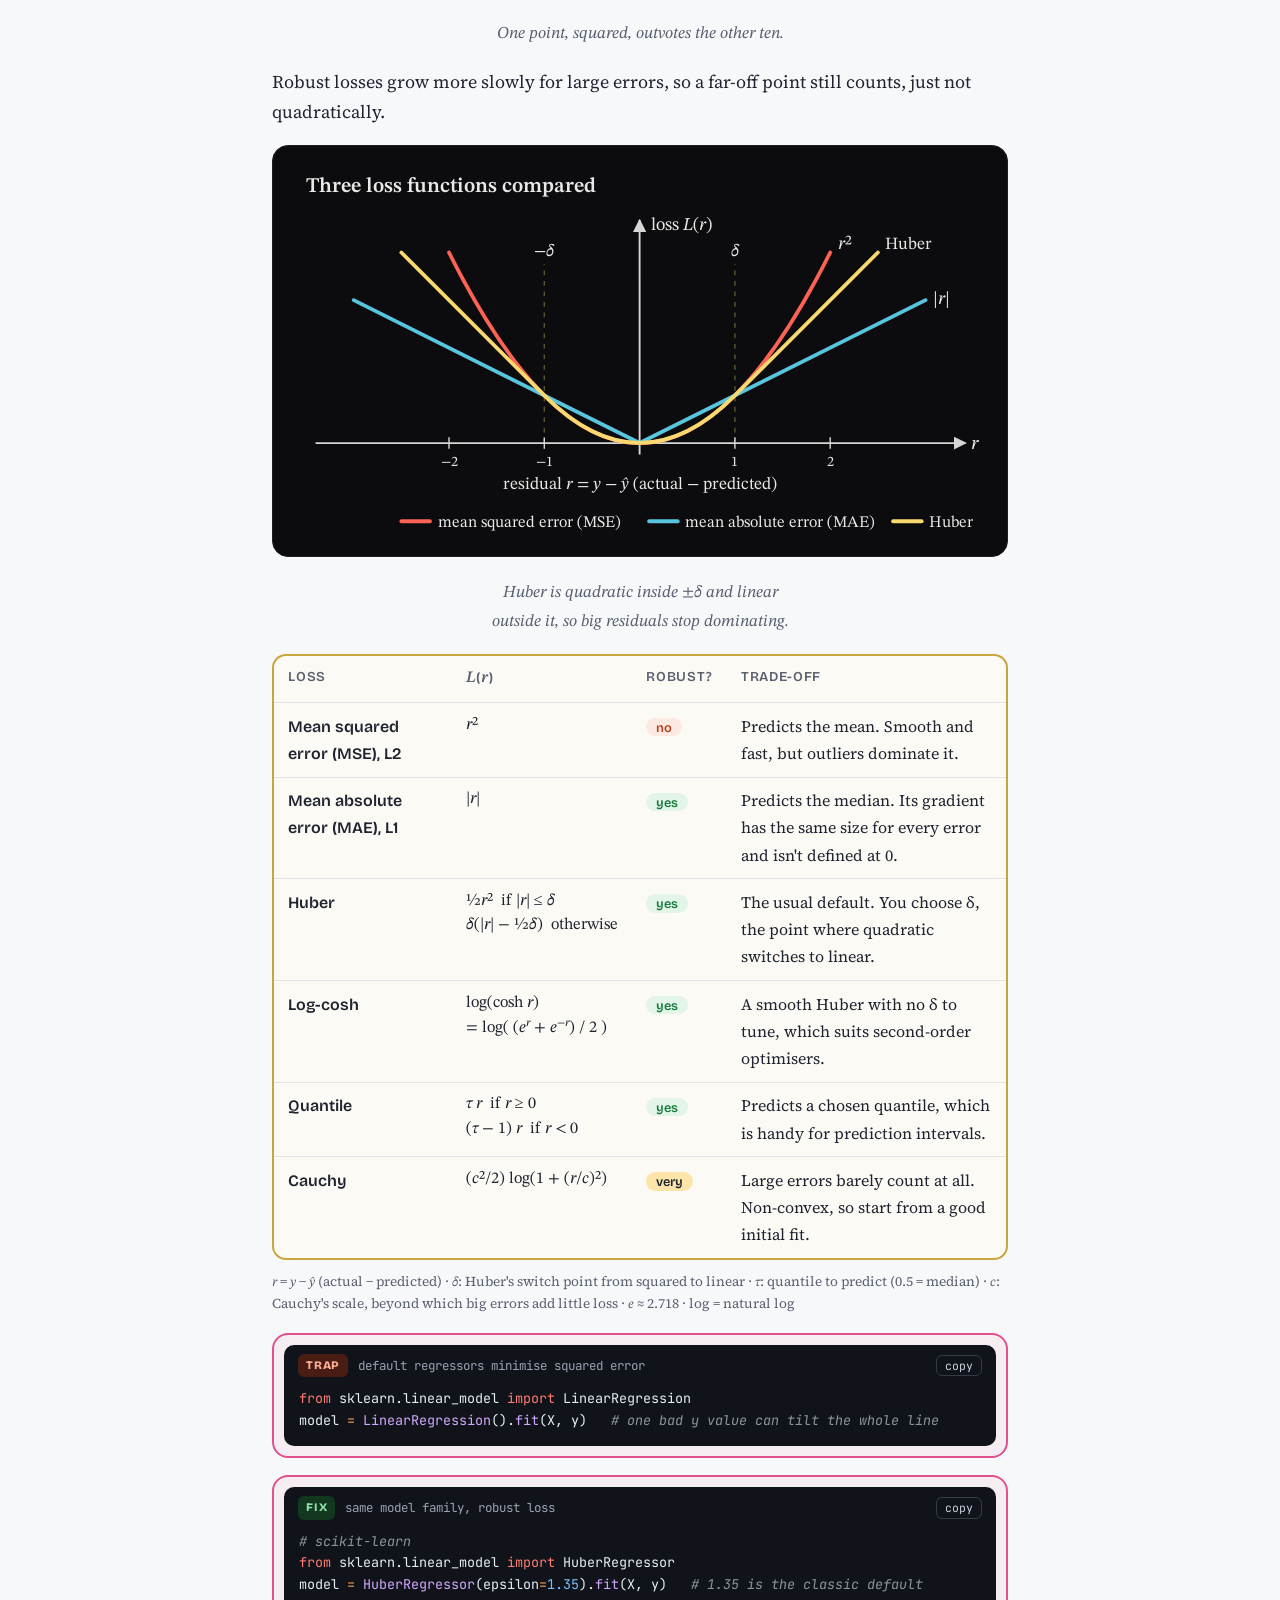
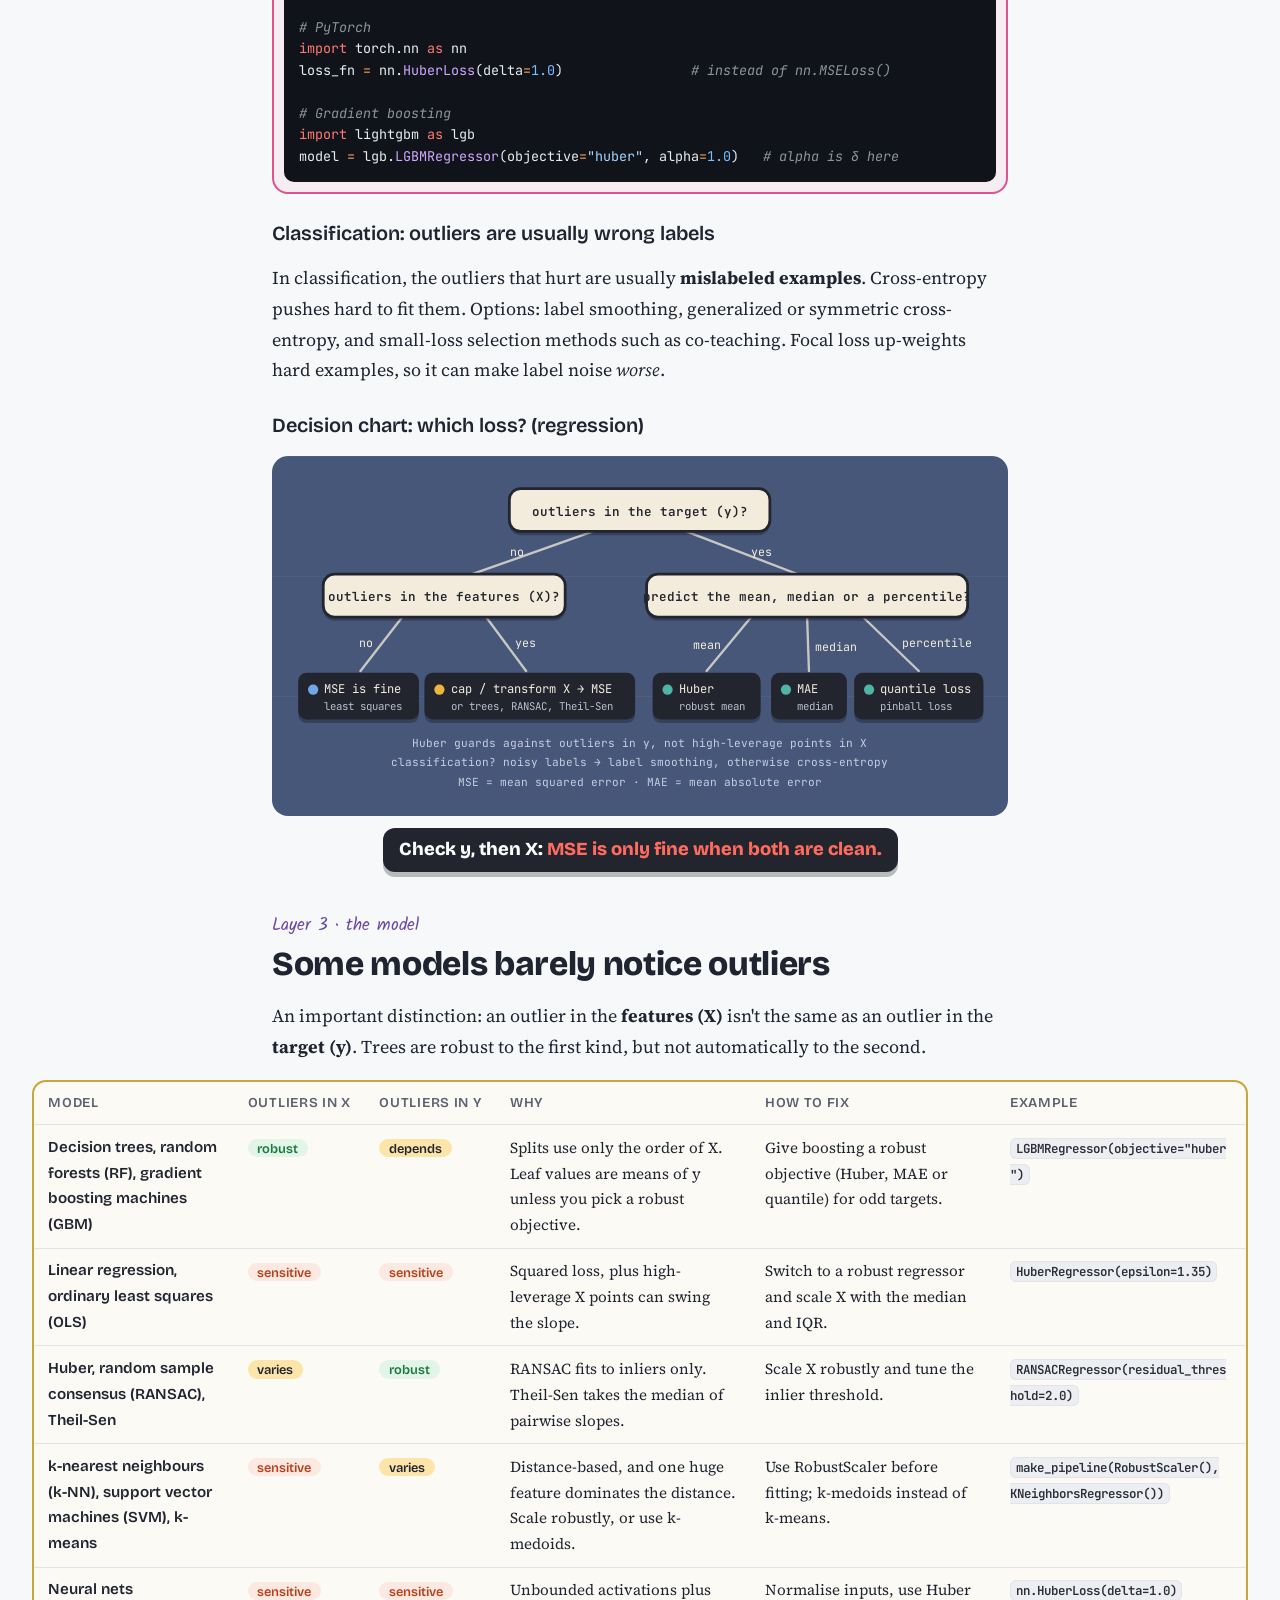
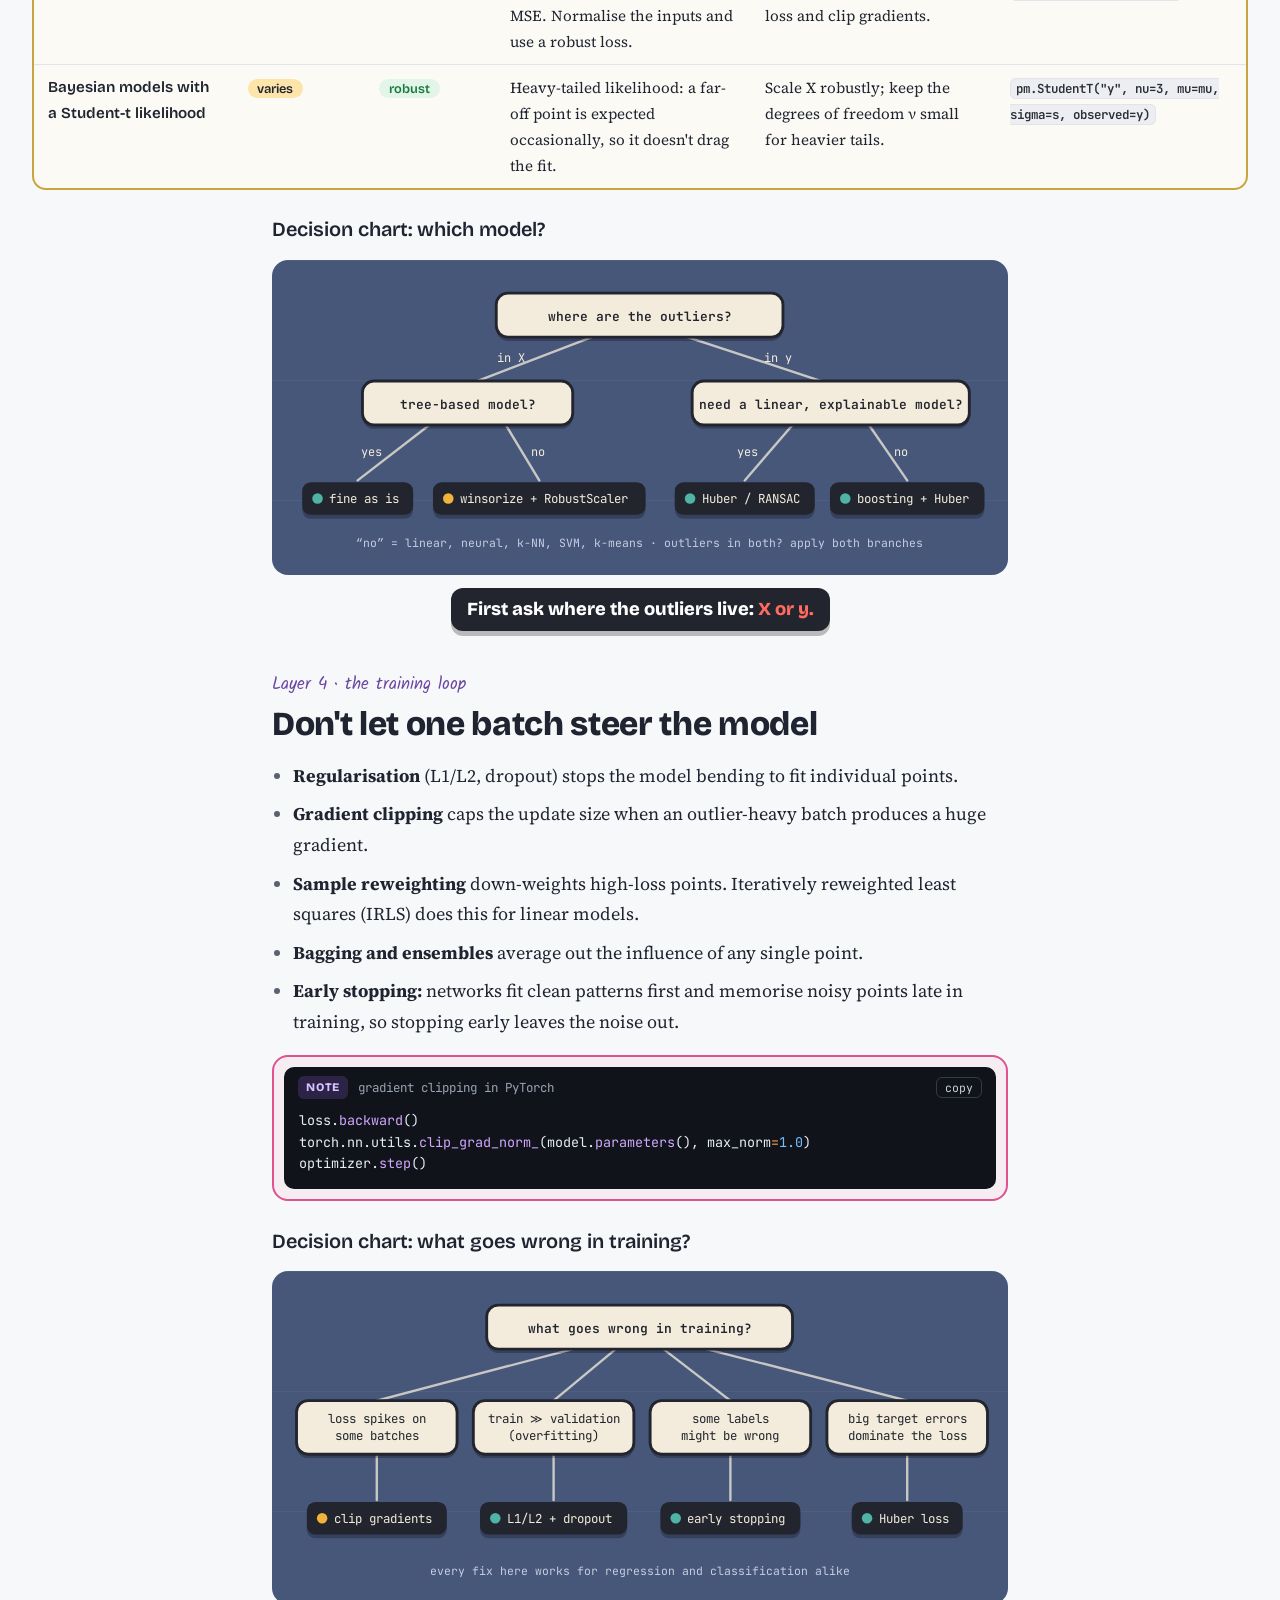
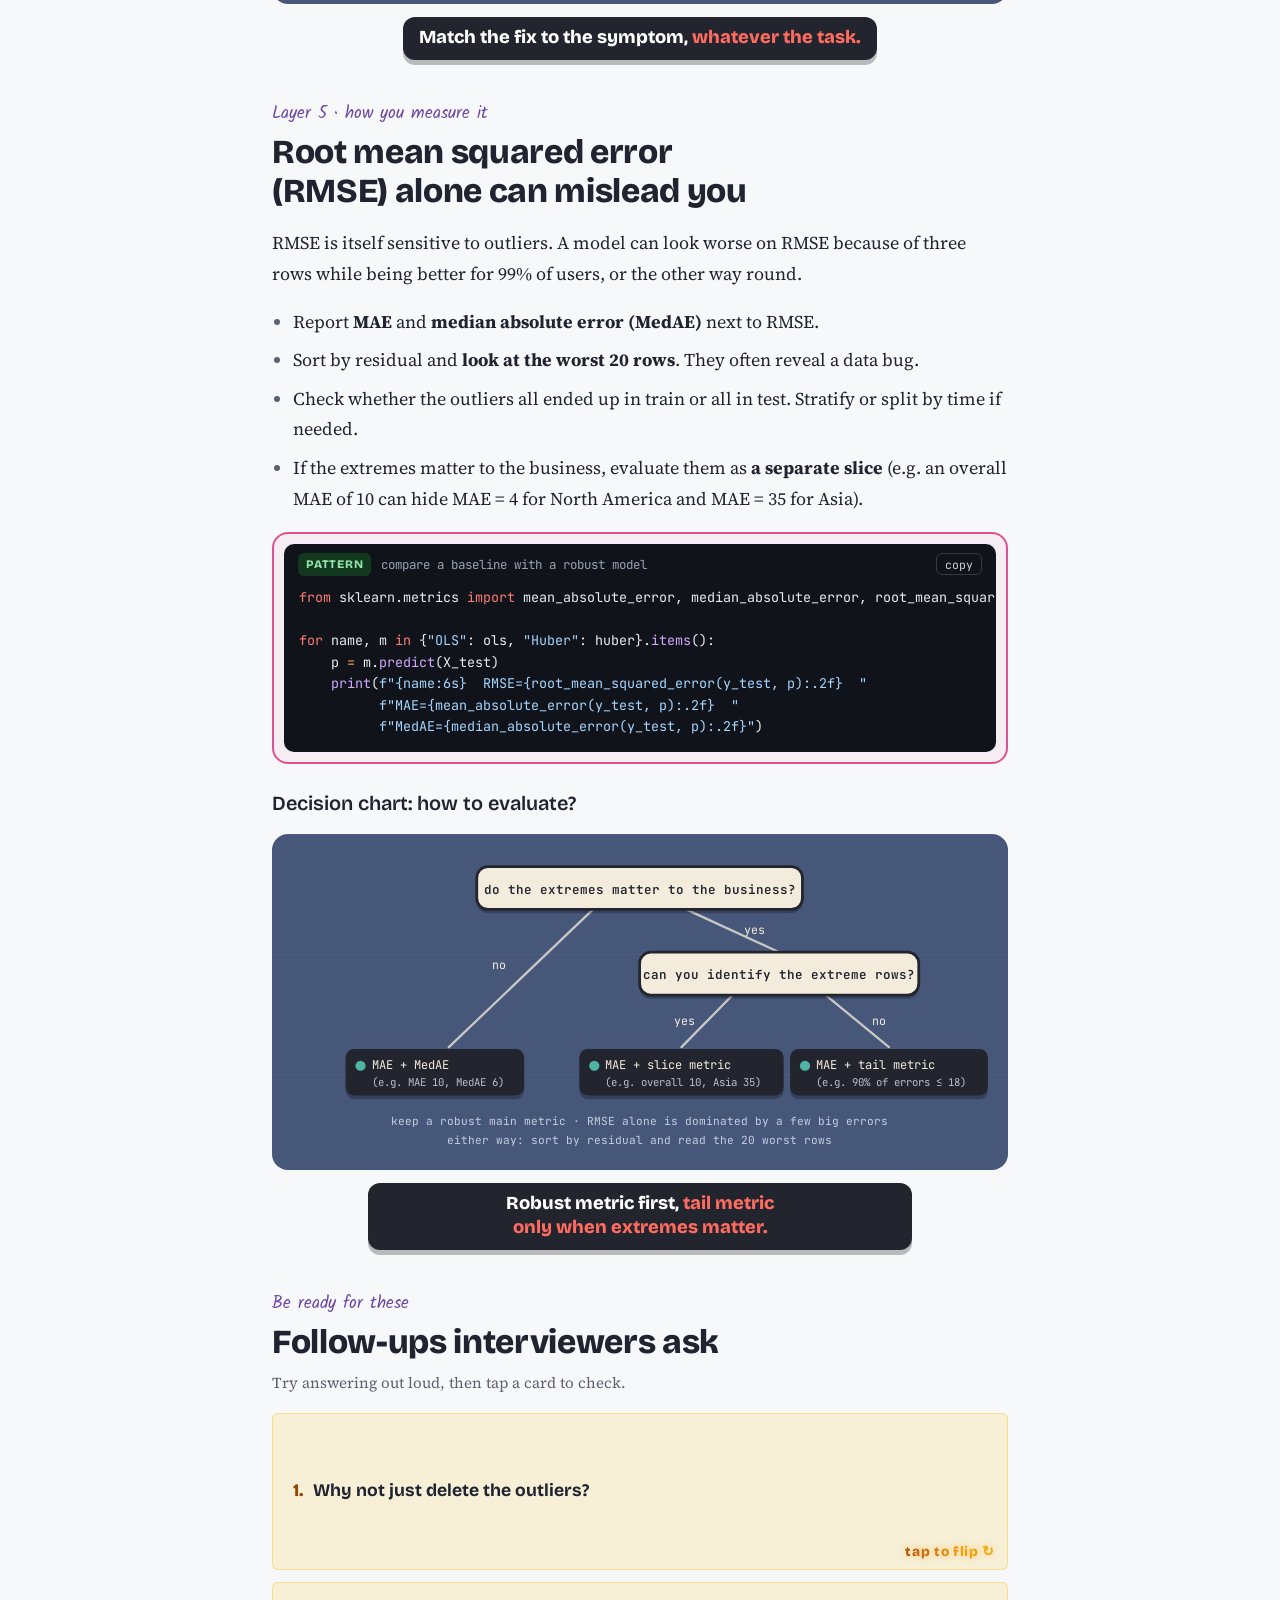
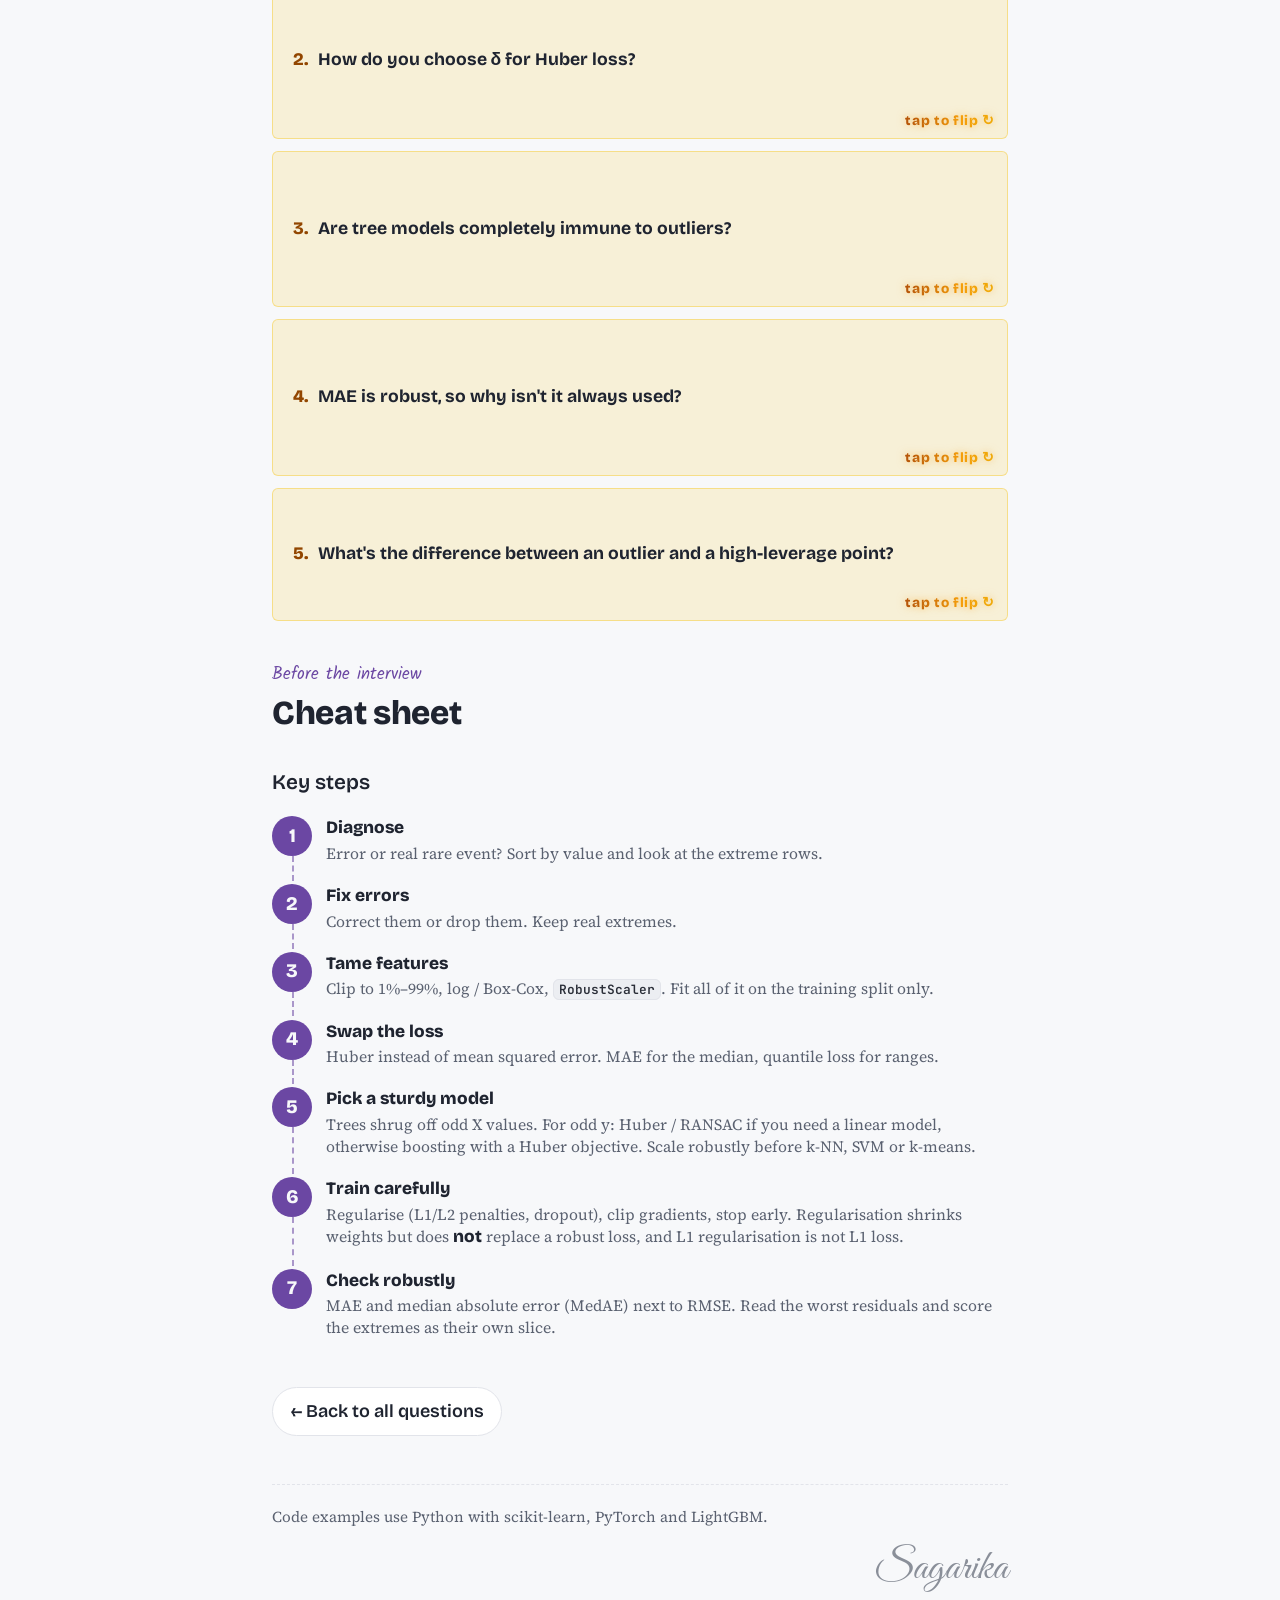
==== commit d423cb13: "Loss chart: mention trees on the outliers-in-X branch Co-Authored-By: Claude Opus 5.5 <noreply@anthr" ====
--- a/questions/robust-to-outliers/index.html
+++ b/questions/robust-to-outliers/index.html
@@ -245,8 +245,8 @@
     <h3>Decision chart: which loss? (regression)</h3>
     <figure class="diagram illus">
       <div class="diagram-inner">
-<svg class="il" viewBox="0 0 760 356" role="img" aria-label="Decision chart for picking a regression loss. If the target has no outliers and the features have none, mean squared error with ordinary least squares is fine. If the features have outliers, cap or transform them and then mean squared error is fine, or use leverage-robust regression such as RANSAC or Theil-Sen. If the target has outliers: to predict a robust mean use Huber loss, for the median use mean absolute error, and for a percentile use quantile, or pinball, loss. Huber guards against outliers in y, not high-leverage points in X.">
-<line x1="330" y1="66" x2="200" y2="112" stroke="#f3ecdc" stroke-opacity="0.75" stroke-width="2.5" stroke-linecap="round"/><text x="256" y="92" text-anchor="end" font-size="12.5" style="fill:#f3ecdc">no</text><line x1="430" y1="66" x2="550" y2="112" stroke="#f3ecdc" stroke-opacity="0.75" stroke-width="2.5" stroke-linecap="round"/><text x="500" y="92" text-anchor="start" font-size="12.5" style="fill:#f3ecdc">yes</text><line x1="125" y1="158" x2="80" y2="216" stroke="#f3ecdc" stroke-opacity="0.75" stroke-width="2.5" stroke-linecap="round"/><text x="94" y="190" text-anchor="end" font-size="12.5" style="fill:#f3ecdc">no</text><line x1="215" y1="158" x2="258" y2="216" stroke="#f3ecdc" stroke-opacity="0.75" stroke-width="2.5" stroke-linecap="round"/><text x="246" y="190" text-anchor="start" font-size="12.5" style="fill:#f3ecdc">yes</text><line x1="500" y1="158" x2="452" y2="216" stroke="#f3ecdc" stroke-opacity="0.75" stroke-width="2.5" stroke-linecap="round"/><text x="468" y="192" text-anchor="end" font-size="12.5" style="fill:#f3ecdc">mean</text><line x1="560" y1="158" x2="562" y2="216" stroke="#f3ecdc" stroke-opacity="0.75" stroke-width="2.5" stroke-linecap="round"/><text x="568" y="194" text-anchor="start" font-size="12.5" style="fill:#f3ecdc">median</text><line x1="620" y1="158" x2="680" y2="216" stroke="#f3ecdc" stroke-opacity="0.75" stroke-width="2.5" stroke-linecap="round"/><text x="662" y="190" text-anchor="start" font-size="12.5" style="fill:#f3ecdc">percentile</text><rect x="240.0" y="24" width="280" height="46" rx="12" fill="rgba(0,0,0,0.25)"/><rect x="240.0" y="20" width="280" height="46" rx="12" fill="#f3ecdc" stroke="#22252e" stroke-width="3"/><text x="380" y="49" text-anchor="middle" font-size="13.5" font-weight="600">outliers in the target (y)?</text><rect x="40.0" y="116" width="260" height="46" rx="12" fill="rgba(0,0,0,0.25)"/><rect x="40.0" y="112" width="260" height="46" rx="12" fill="#f3ecdc" stroke="#22252e" stroke-width="3"/><text x="170" y="141" text-anchor="middle" font-size="13.5" font-weight="600">outliers in the features (X)?</text><rect x="387.5" y="116" width="345" height="46" rx="12" fill="rgba(0,0,0,0.25)"/><rect x="387.5" y="112" width="345" height="46" rx="12" fill="#f3ecdc" stroke="#22252e" stroke-width="3"/><text x="560" y="141" text-anchor="middle" font-size="13.5" font-weight="600">predict the mean, median or a percentile?</text><rect x="13.150000000000006" y="222" width="129.7" height="50" rx="9" fill="rgba(0,0,0,0.25)"/><rect x="13.150000000000006" y="218" width="129.7" height="50" rx="9" fill="#22252e"/><circle cx="29.150000000000006" cy="236" r="5.5" fill="#6ea8e6"/><text class="chip-t" x="41.150000000000006" y="240" style="font-size:13px">MSE is fine</text><text x="41.150000000000006" y="258" style="font-size:11.5px;fill:#b9bfcc">least squares</text><rect x="152.60000000000002" y="222" width="214.79999999999998" height="50" rx="9" fill="rgba(0,0,0,0.25)"/><rect x="152.60000000000002" y="218" width="214.79999999999998" height="50" rx="9" fill="#22252e"/><circle cx="168.60000000000002" cy="236" r="5.5" fill="#f0b43c"/><text class="chip-t" x="180.60000000000002" y="240" style="font-size:13px">cap / transform X → MSE</text><text x="180.60000000000002" y="258" style="font-size:11.5px;fill:#b9bfcc">or RANSAC / Theil-Sen</text><rect x="394.05" y="222" width="115.9" height="50" rx="9" fill="rgba(0,0,0,0.25)"/><rect x="394.05" y="218" width="115.9" height="50" rx="9" fill="#22252e"/><circle cx="410.05" cy="236" r="5.5" fill="#4fb3a5"/><text class="chip-t" x="422.05" y="240" style="font-size:13px">Huber</text><text x="422.05" y="258" style="font-size:11.5px;fill:#b9bfcc">robust mean</text><rect x="521.3" y="222" width="81.4" height="50" rx="9" fill="rgba(0,0,0,0.25)"/><rect x="521.3" y="218" width="81.4" height="50" rx="9" fill="#22252e"/><circle cx="537.3" cy="236" r="5.5" fill="#4fb3a5"/><text class="chip-t" x="549.3" y="240" style="font-size:13px">MAE</text><text x="549.3" y="258" style="font-size:11.5px;fill:#b9bfcc">median</text><rect x="610.6" y="222" width="138.8" height="50" rx="9" fill="rgba(0,0,0,0.25)"/><rect x="610.6" y="218" width="138.8" height="50" rx="9" fill="#22252e"/><circle cx="626.6" cy="236" r="5.5" fill="#4fb3a5"/><text class="chip-t" x="638.6" y="240" style="font-size:13px">quantile loss</text><text x="638.6" y="258" style="font-size:11.5px;fill:#b9bfcc">pinball loss</text><text x="380" y="298" text-anchor="middle" font-size="12" style="fill:#c5cde0">Huber guards against outliers in y, not high-leverage points in X</text><text x="380" y="318" text-anchor="middle" font-size="12" style="fill:#c5cde0">classification? noisy labels → label smoothing, otherwise cross-entropy</text><text x="380" y="340" text-anchor="middle" font-size="12" style="fill:#c5cde0">MSE = mean squared error · MAE = mean absolute error</text>
+<svg class="il" viewBox="0 0 760 356" role="img" aria-label="Decision chart for picking a regression loss. If the target has no outliers and the features have none, mean squared error with ordinary least squares is fine. If the features have outliers, cap or transform them and then mean squared error is fine, or use trees, which ignore how extreme a feature value is, or leverage-robust regression such as RANSAC or Theil-Sen. If the target has outliers: to predict a robust mean use Huber loss, for the median use mean absolute error, and for a percentile use quantile, or pinball, loss. Huber guards against outliers in y, not high-leverage points in X.">
+<line x1="330" y1="66" x2="200" y2="112" stroke="#f3ecdc" stroke-opacity="0.75" stroke-width="2.5" stroke-linecap="round"/><text x="256" y="92" text-anchor="end" font-size="12.5" style="fill:#f3ecdc">no</text><line x1="430" y1="66" x2="550" y2="112" stroke="#f3ecdc" stroke-opacity="0.75" stroke-width="2.5" stroke-linecap="round"/><text x="500" y="92" text-anchor="start" font-size="12.5" style="fill:#f3ecdc">yes</text><line x1="125" y1="158" x2="80" y2="216" stroke="#f3ecdc" stroke-opacity="0.75" stroke-width="2.5" stroke-linecap="round"/><text x="94" y="190" text-anchor="end" font-size="12.5" style="fill:#f3ecdc">no</text><line x1="215" y1="158" x2="258" y2="216" stroke="#f3ecdc" stroke-opacity="0.75" stroke-width="2.5" stroke-linecap="round"/><text x="246" y="190" text-anchor="start" font-size="12.5" style="fill:#f3ecdc">yes</text><line x1="500" y1="158" x2="452" y2="216" stroke="#f3ecdc" stroke-opacity="0.75" stroke-width="2.5" stroke-linecap="round"/><text x="468" y="192" text-anchor="end" font-size="12.5" style="fill:#f3ecdc">mean</text><line x1="560" y1="158" x2="562" y2="216" stroke="#f3ecdc" stroke-opacity="0.75" stroke-width="2.5" stroke-linecap="round"/><text x="568" y="194" text-anchor="start" font-size="12.5" style="fill:#f3ecdc">median</text><line x1="620" y1="158" x2="680" y2="216" stroke="#f3ecdc" stroke-opacity="0.75" stroke-width="2.5" stroke-linecap="round"/><text x="662" y="190" text-anchor="start" font-size="12.5" style="fill:#f3ecdc">percentile</text><rect x="240.0" y="24" width="280" height="46" rx="12" fill="rgba(0,0,0,0.25)"/><rect x="240.0" y="20" width="280" height="46" rx="12" fill="#f3ecdc" stroke="#22252e" stroke-width="3"/><text x="380" y="49" text-anchor="middle" font-size="13.5" font-weight="600">outliers in the target (y)?</text><rect x="40.0" y="116" width="260" height="46" rx="12" fill="rgba(0,0,0,0.25)"/><rect x="40.0" y="112" width="260" height="46" rx="12" fill="#f3ecdc" stroke="#22252e" stroke-width="3"/><text x="170" y="141" text-anchor="middle" font-size="13.5" font-weight="600">outliers in the features (X)?</text><rect x="387.5" y="116" width="345" height="46" rx="12" fill="rgba(0,0,0,0.25)"/><rect x="387.5" y="112" width="345" height="46" rx="12" fill="#f3ecdc" stroke="#22252e" stroke-width="3"/><text x="560" y="141" text-anchor="middle" font-size="13.5" font-weight="600">predict the mean, median or a percentile?</text><rect x="13.150000000000006" y="222" width="129.7" height="50" rx="9" fill="rgba(0,0,0,0.25)"/><rect x="13.150000000000006" y="218" width="129.7" height="50" rx="9" fill="#22252e"/><circle cx="29.150000000000006" cy="236" r="5.5" fill="#6ea8e6"/><text class="chip-t" x="41.150000000000006" y="240" style="font-size:13px">MSE is fine</text><text x="41.150000000000006" y="258" style="font-size:11.5px;fill:#b9bfcc">least squares</text><rect x="148.85" y="222" width="226.3" height="50" rx="9" fill="rgba(0,0,0,0.25)"/><rect x="148.85" y="218" width="226.3" height="50" rx="9" fill="#22252e"/><circle cx="164.85" cy="236" r="5.5" fill="#f0b43c"/><text class="chip-t" x="176.85" y="240" style="font-size:13px">cap / transform X → MSE</text><text x="176.85" y="258" style="font-size:11.5px;fill:#b9bfcc">or trees, RANSAC, Theil-Sen</text><rect x="394.05" y="222" width="115.9" height="50" rx="9" fill="rgba(0,0,0,0.25)"/><rect x="394.05" y="218" width="115.9" height="50" rx="9" fill="#22252e"/><circle cx="410.05" cy="236" r="5.5" fill="#4fb3a5"/><text class="chip-t" x="422.05" y="240" style="font-size:13px">Huber</text><text x="422.05" y="258" style="font-size:11.5px;fill:#b9bfcc">robust mean</text><rect x="521.3" y="222" width="81.4" height="50" rx="9" fill="rgba(0,0,0,0.25)"/><rect x="521.3" y="218" width="81.4" height="50" rx="9" fill="#22252e"/><circle cx="537.3" cy="236" r="5.5" fill="#4fb3a5"/><text class="chip-t" x="549.3" y="240" style="font-size:13px">MAE</text><text x="549.3" y="258" style="font-size:11.5px;fill:#b9bfcc">median</text><rect x="610.6" y="222" width="138.8" height="50" rx="9" fill="rgba(0,0,0,0.25)"/><rect x="610.6" y="218" width="138.8" height="50" rx="9" fill="#22252e"/><circle cx="626.6" cy="236" r="5.5" fill="#4fb3a5"/><text class="chip-t" x="638.6" y="240" style="font-size:13px">quantile loss</text><text x="638.6" y="258" style="font-size:11.5px;fill:#b9bfcc">pinball loss</text><text x="380" y="298" text-anchor="middle" font-size="12" style="fill:#c5cde0">Huber guards against outliers in y, not high-leverage points in X</text><text x="380" y="318" text-anchor="middle" font-size="12" style="fill:#c5cde0">classification? noisy labels → label smoothing, otherwise cross-entropy</text><text x="380" y="340" text-anchor="middle" font-size="12" style="fill:#c5cde0">MSE = mean squared error · MAE = mean absolute error</text>
 </svg>
       </div>
       <figcaption>Check y, then X: <em>MSE is only fine when both are clean.</em></figcaption>
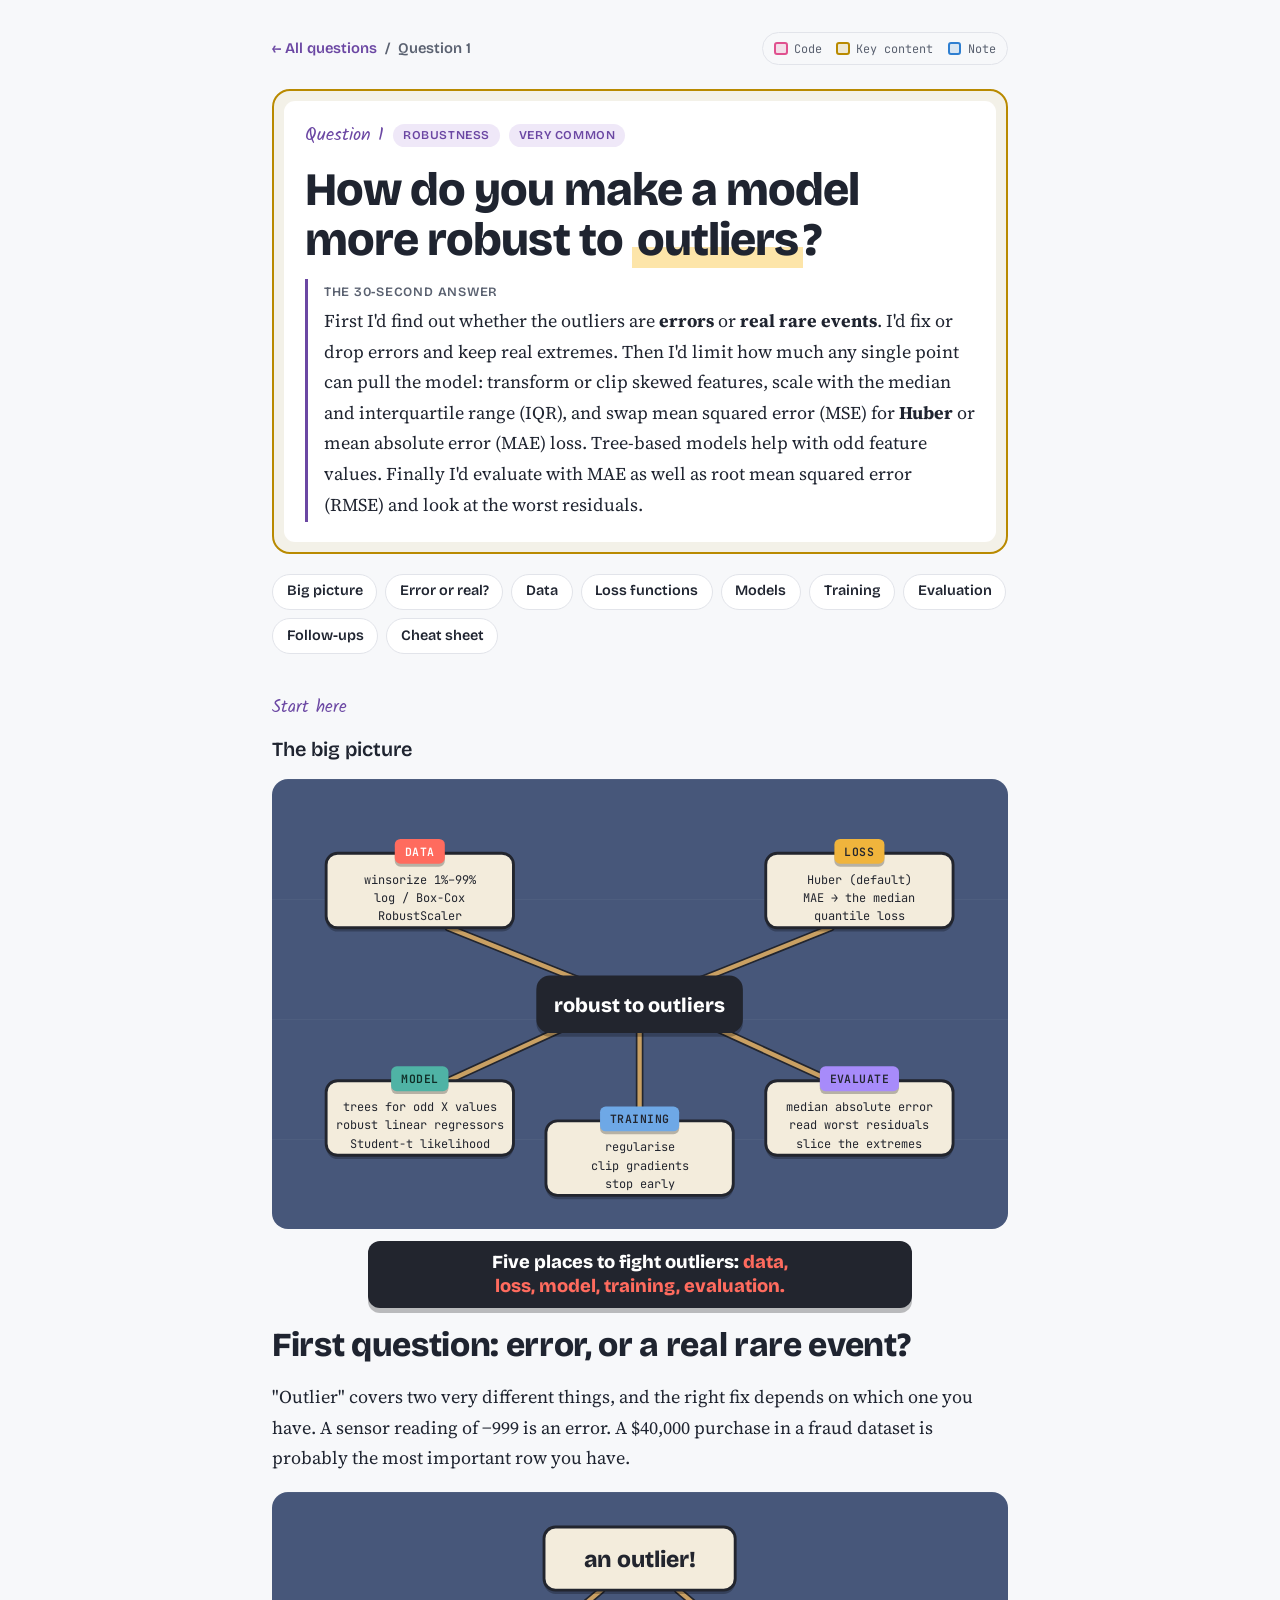
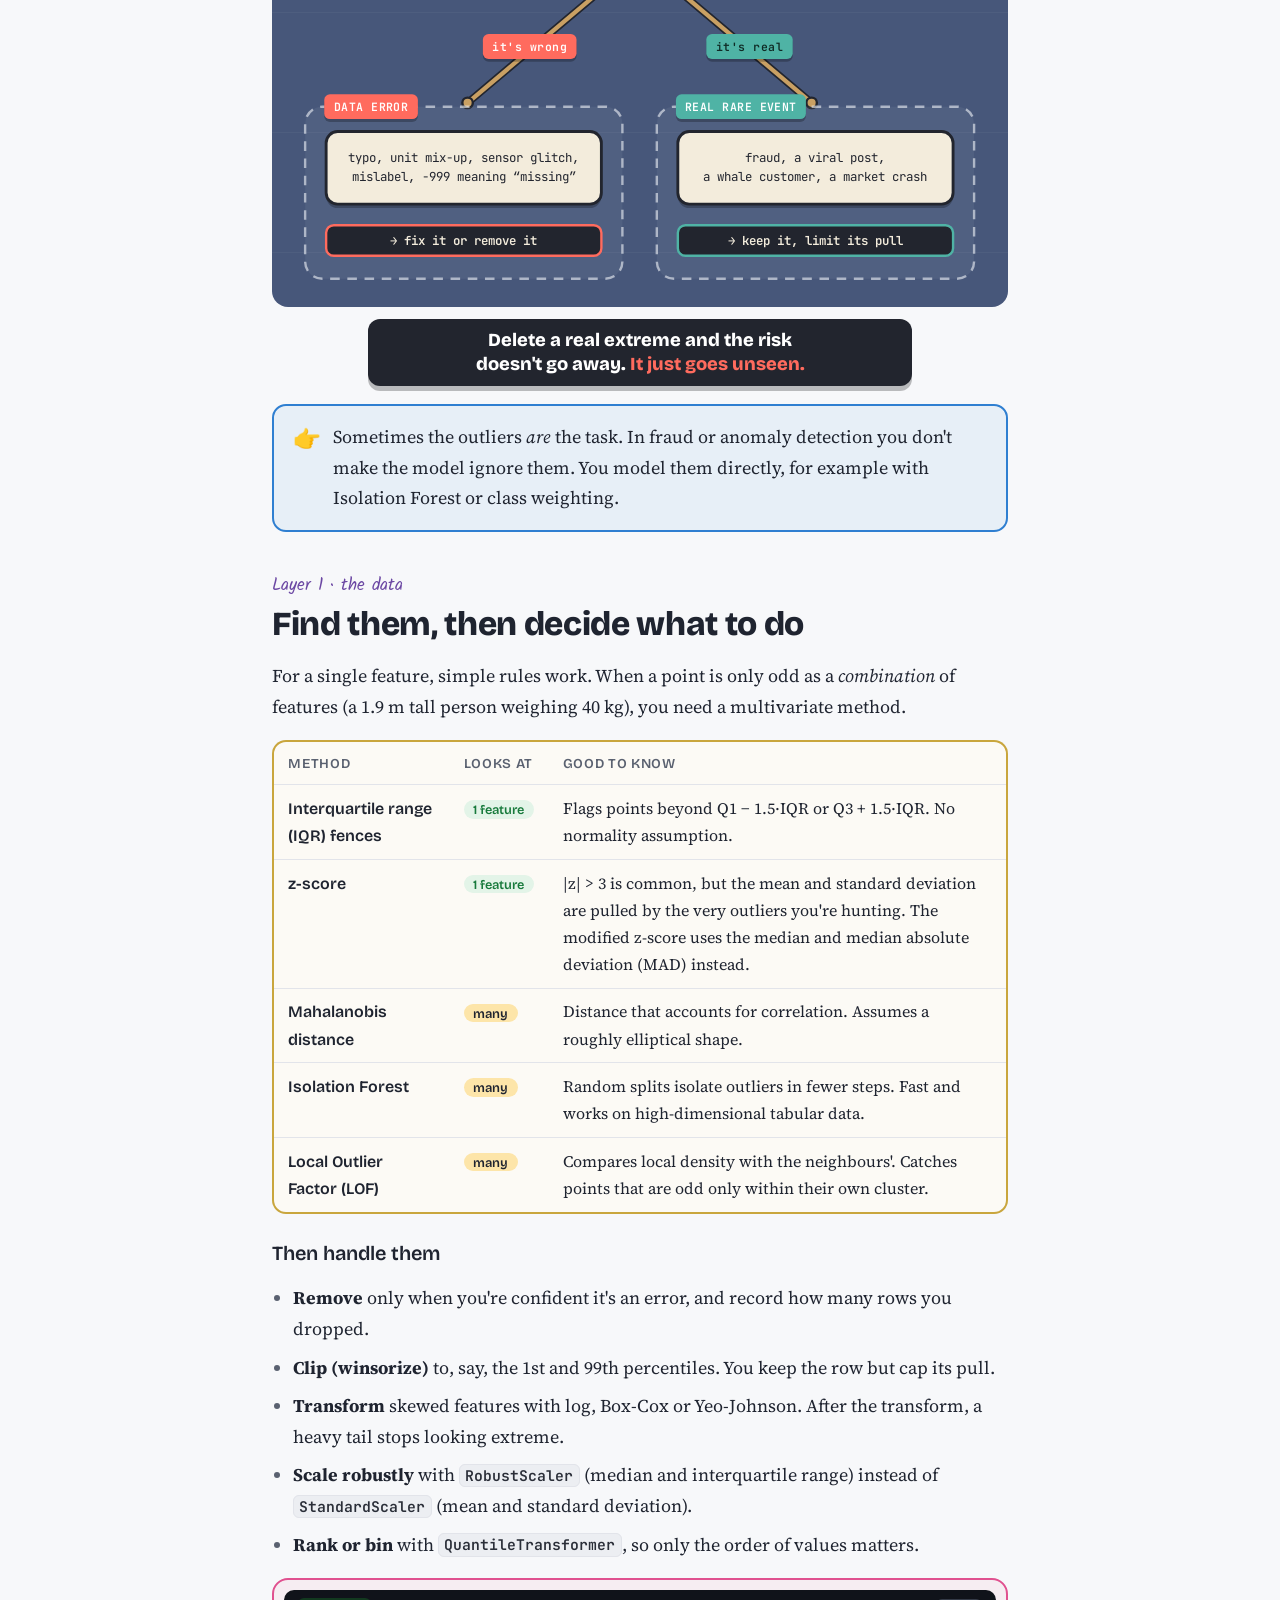
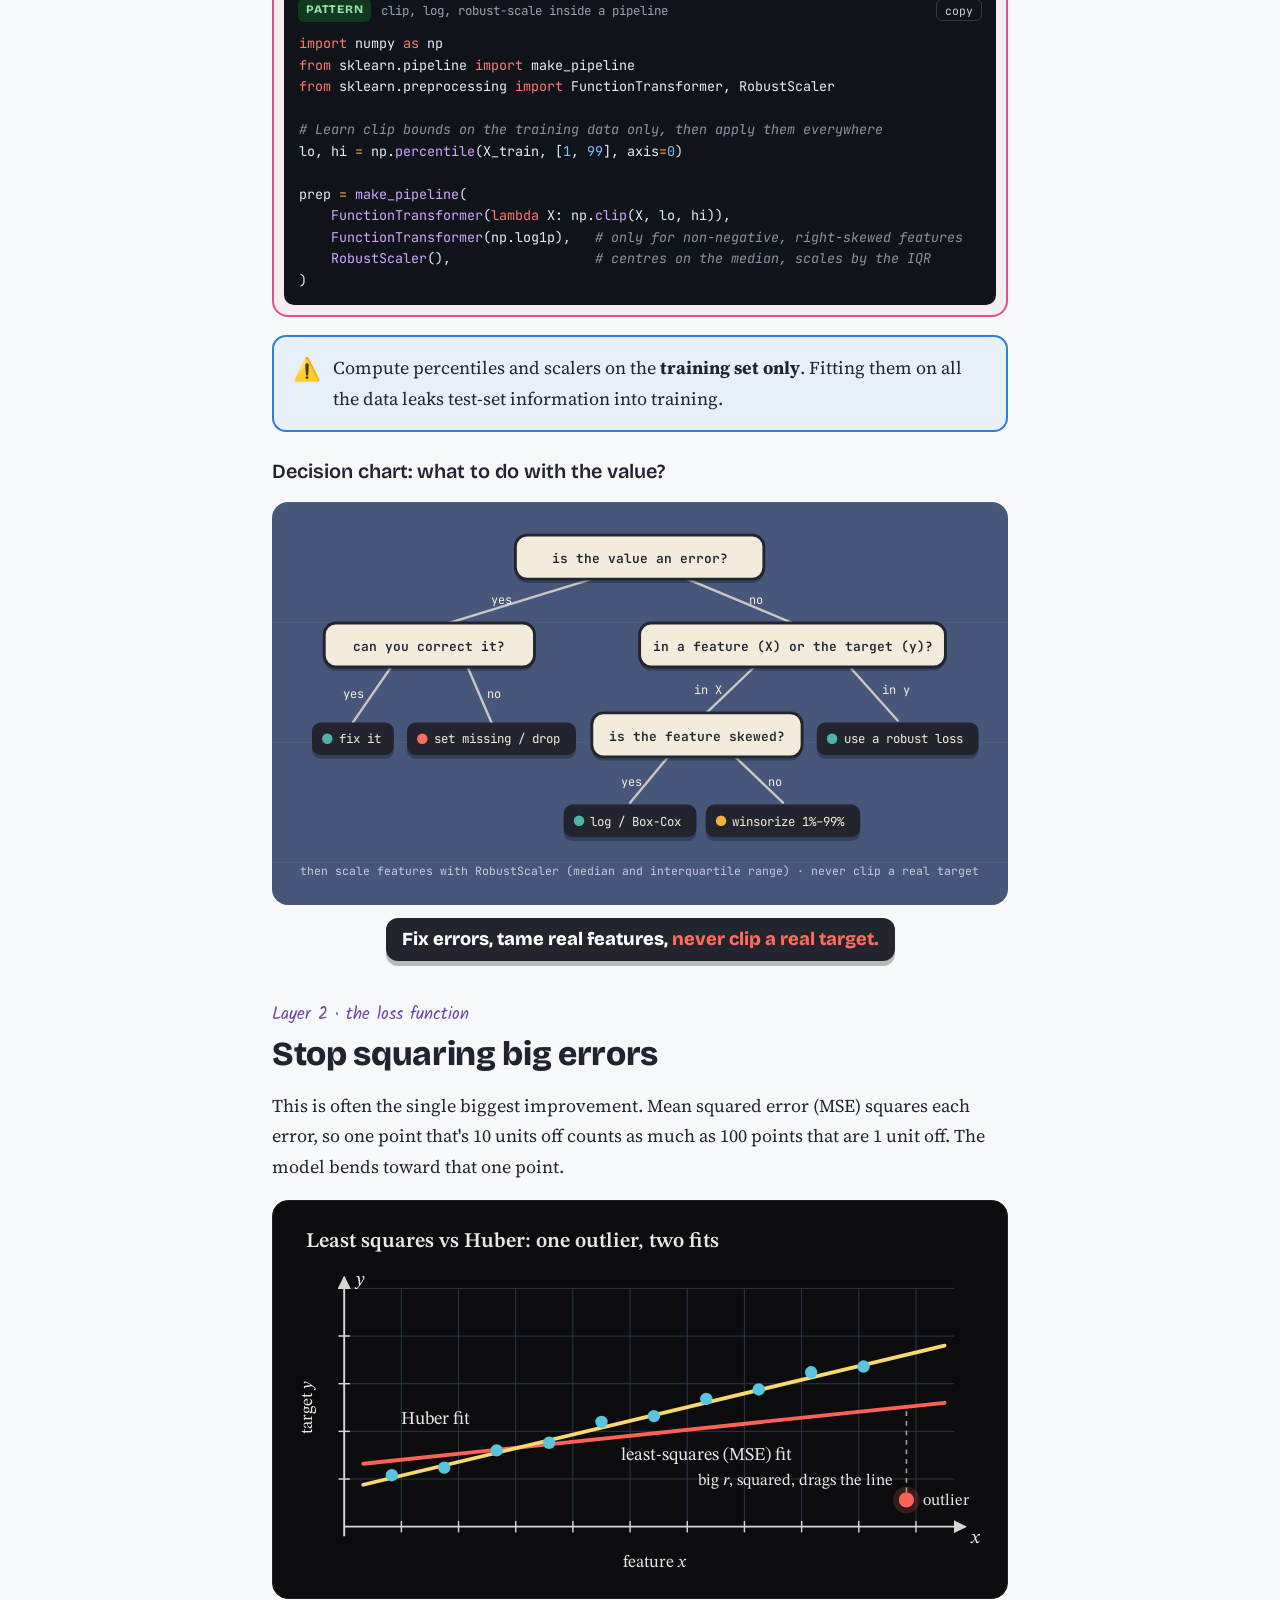
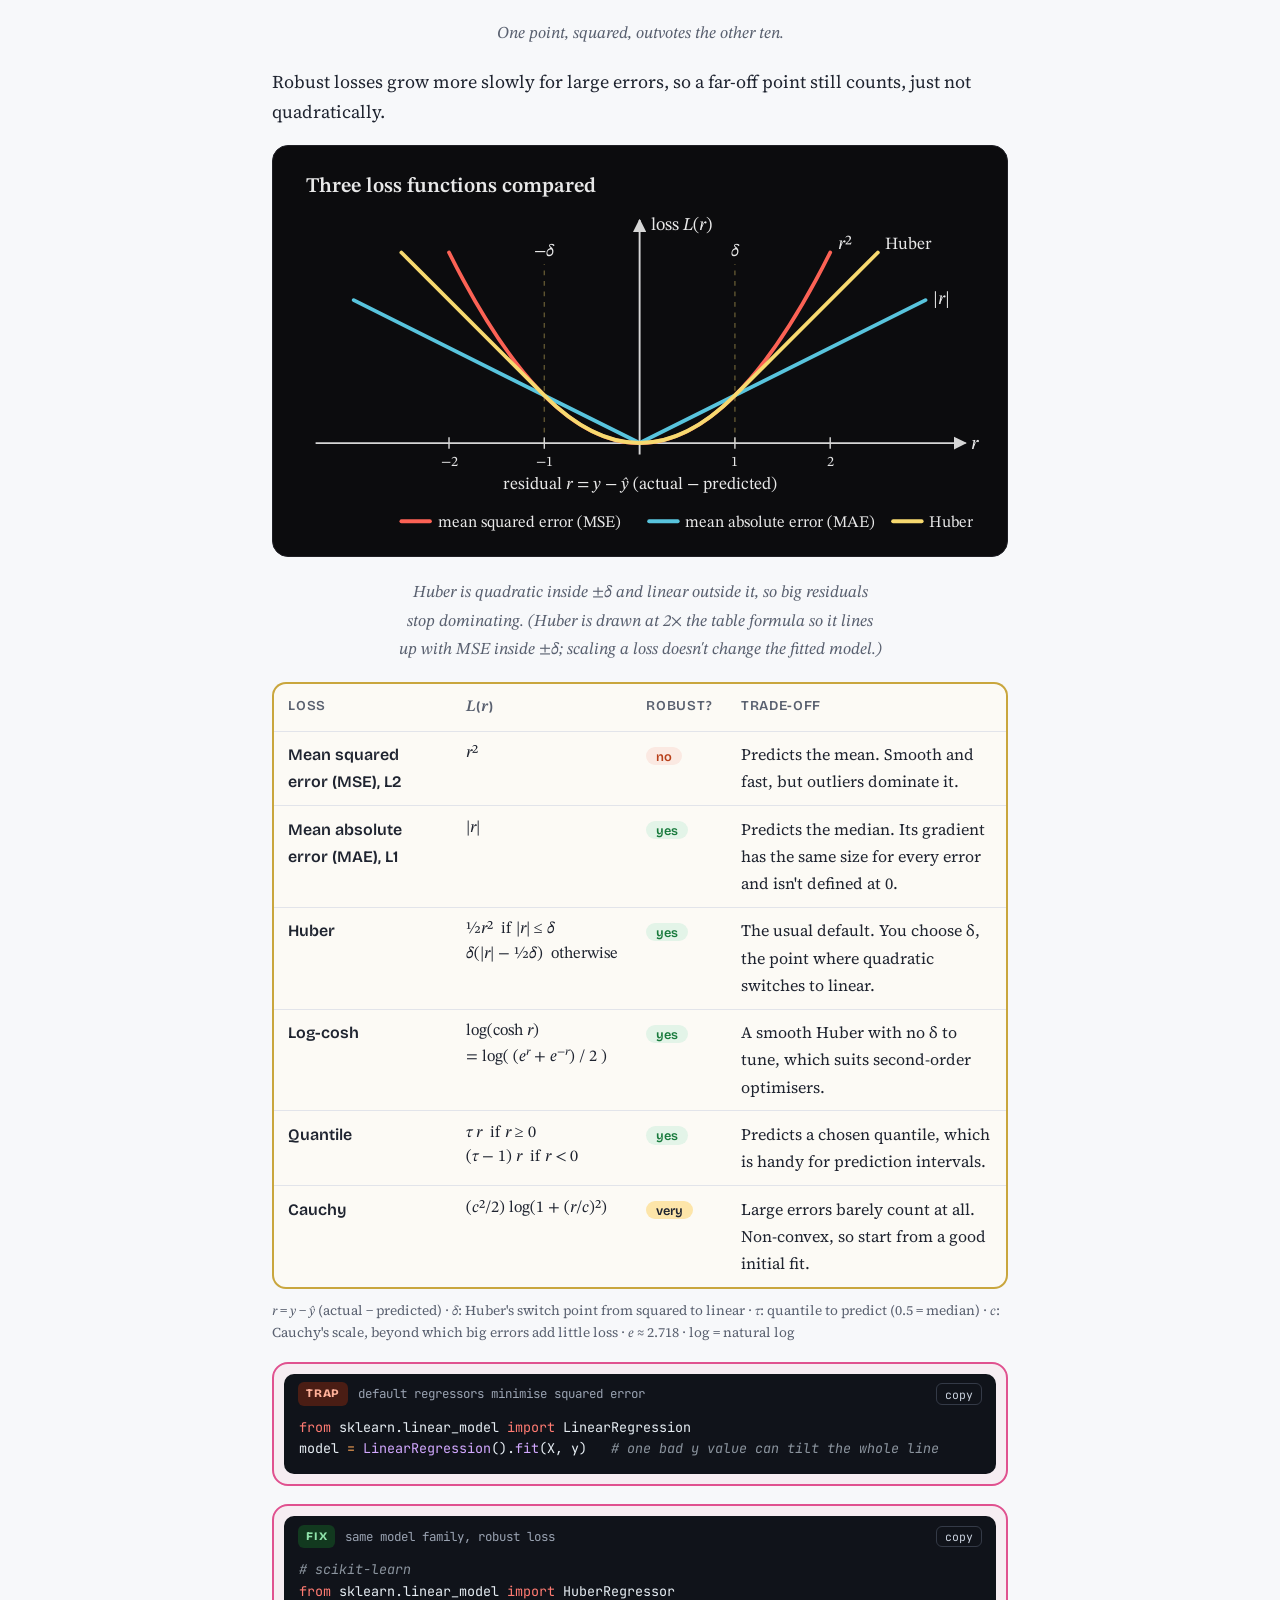
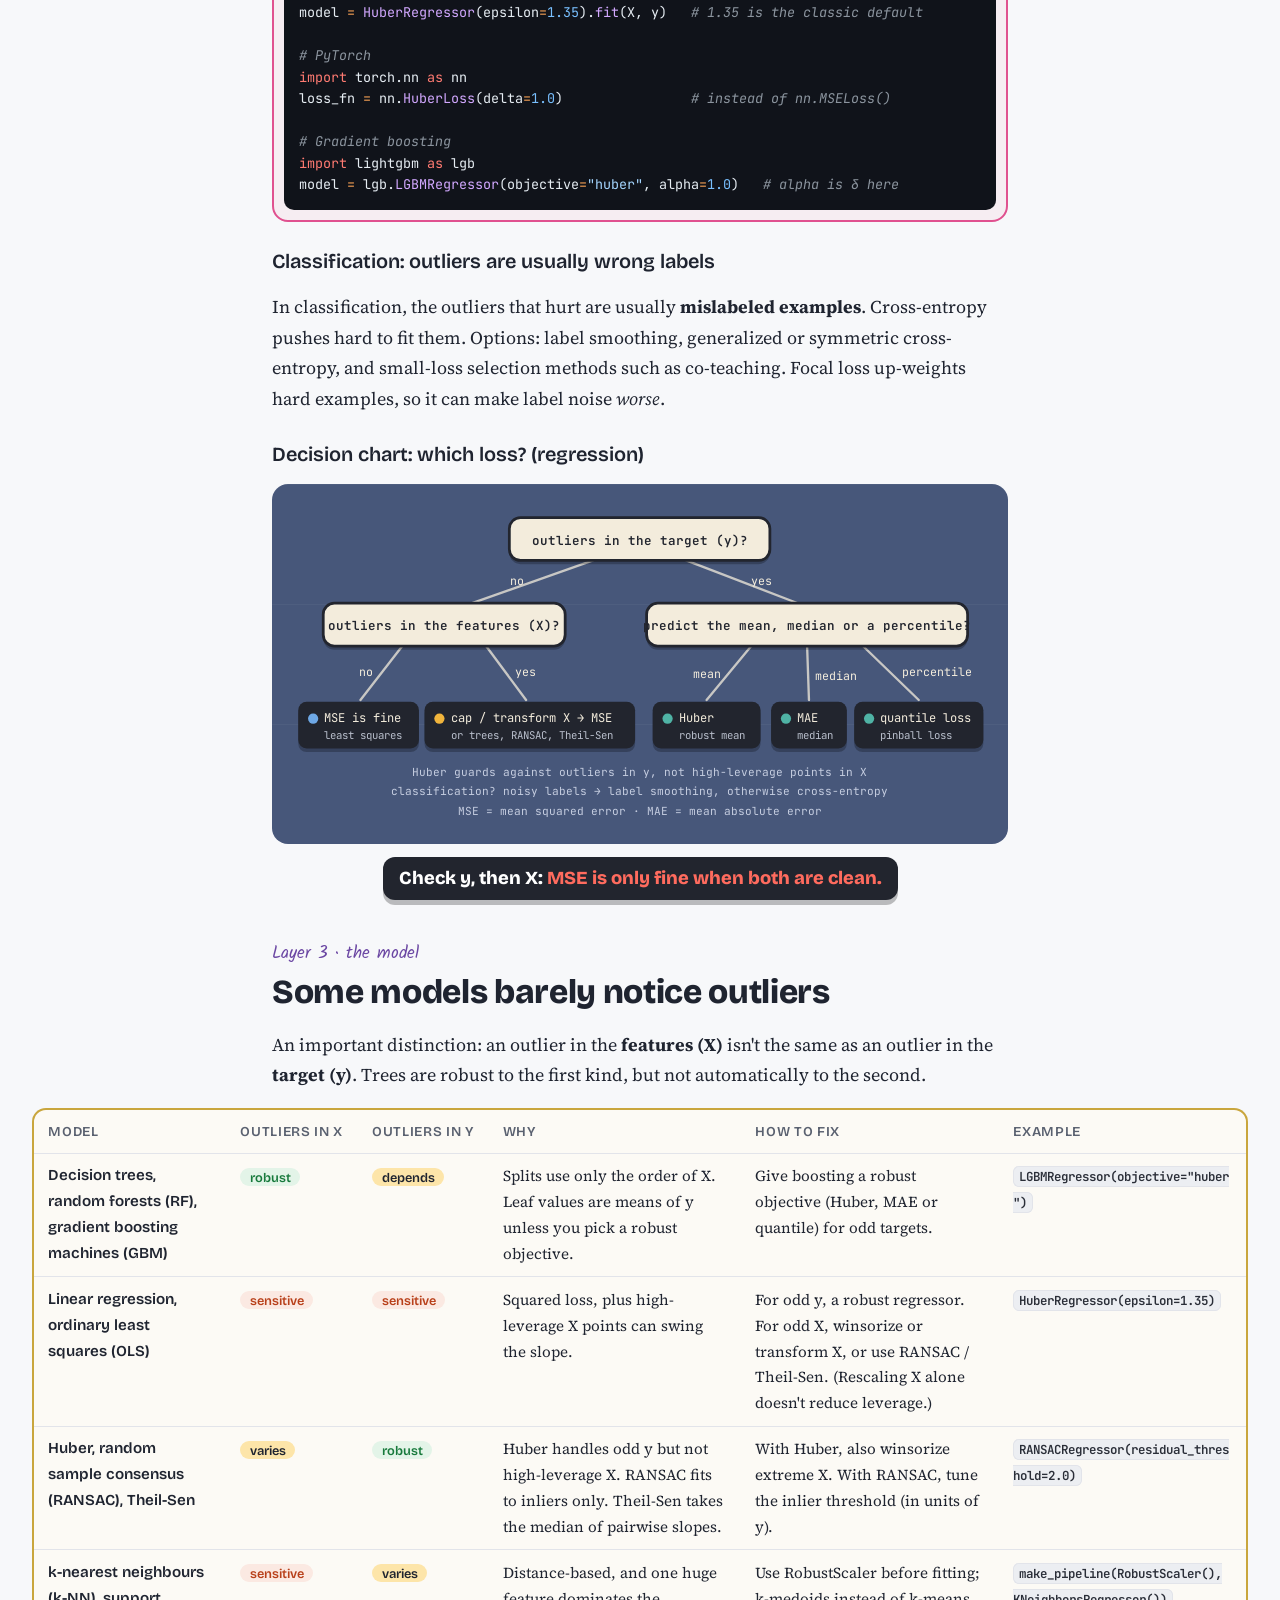
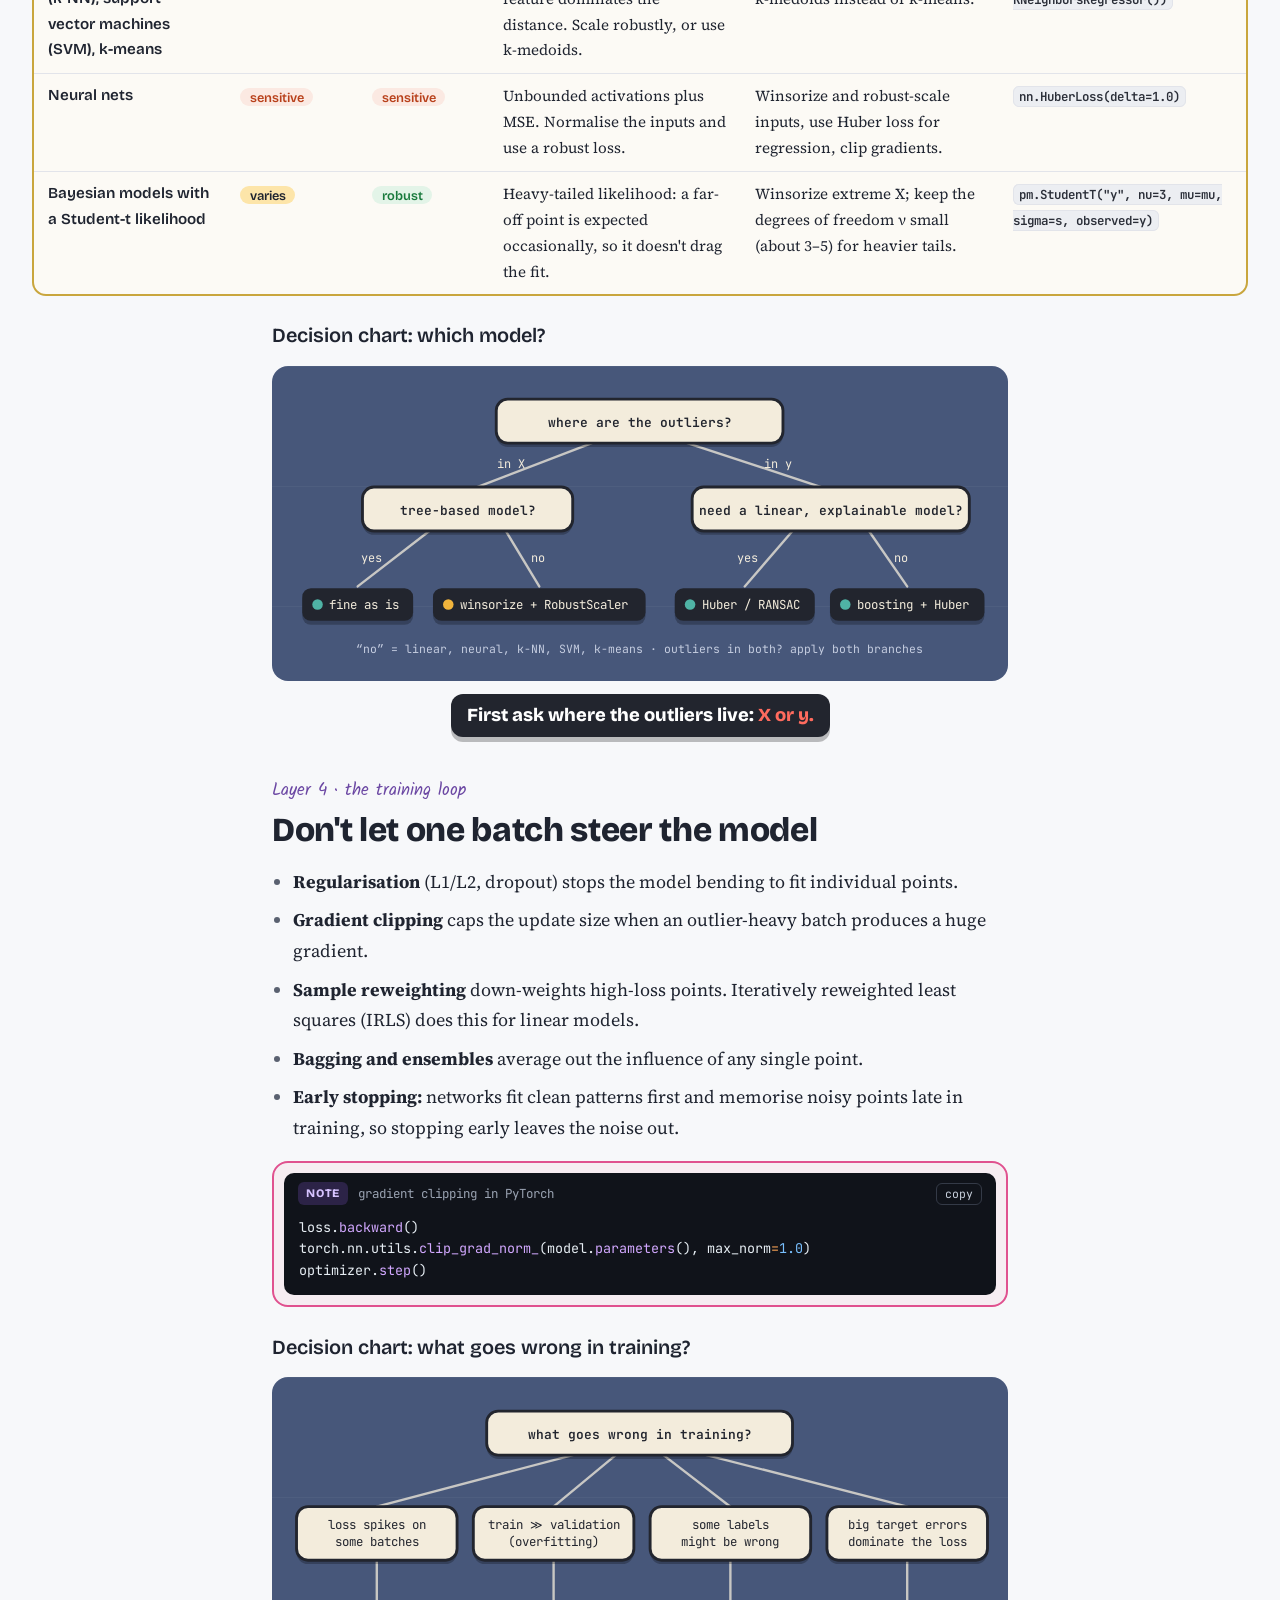
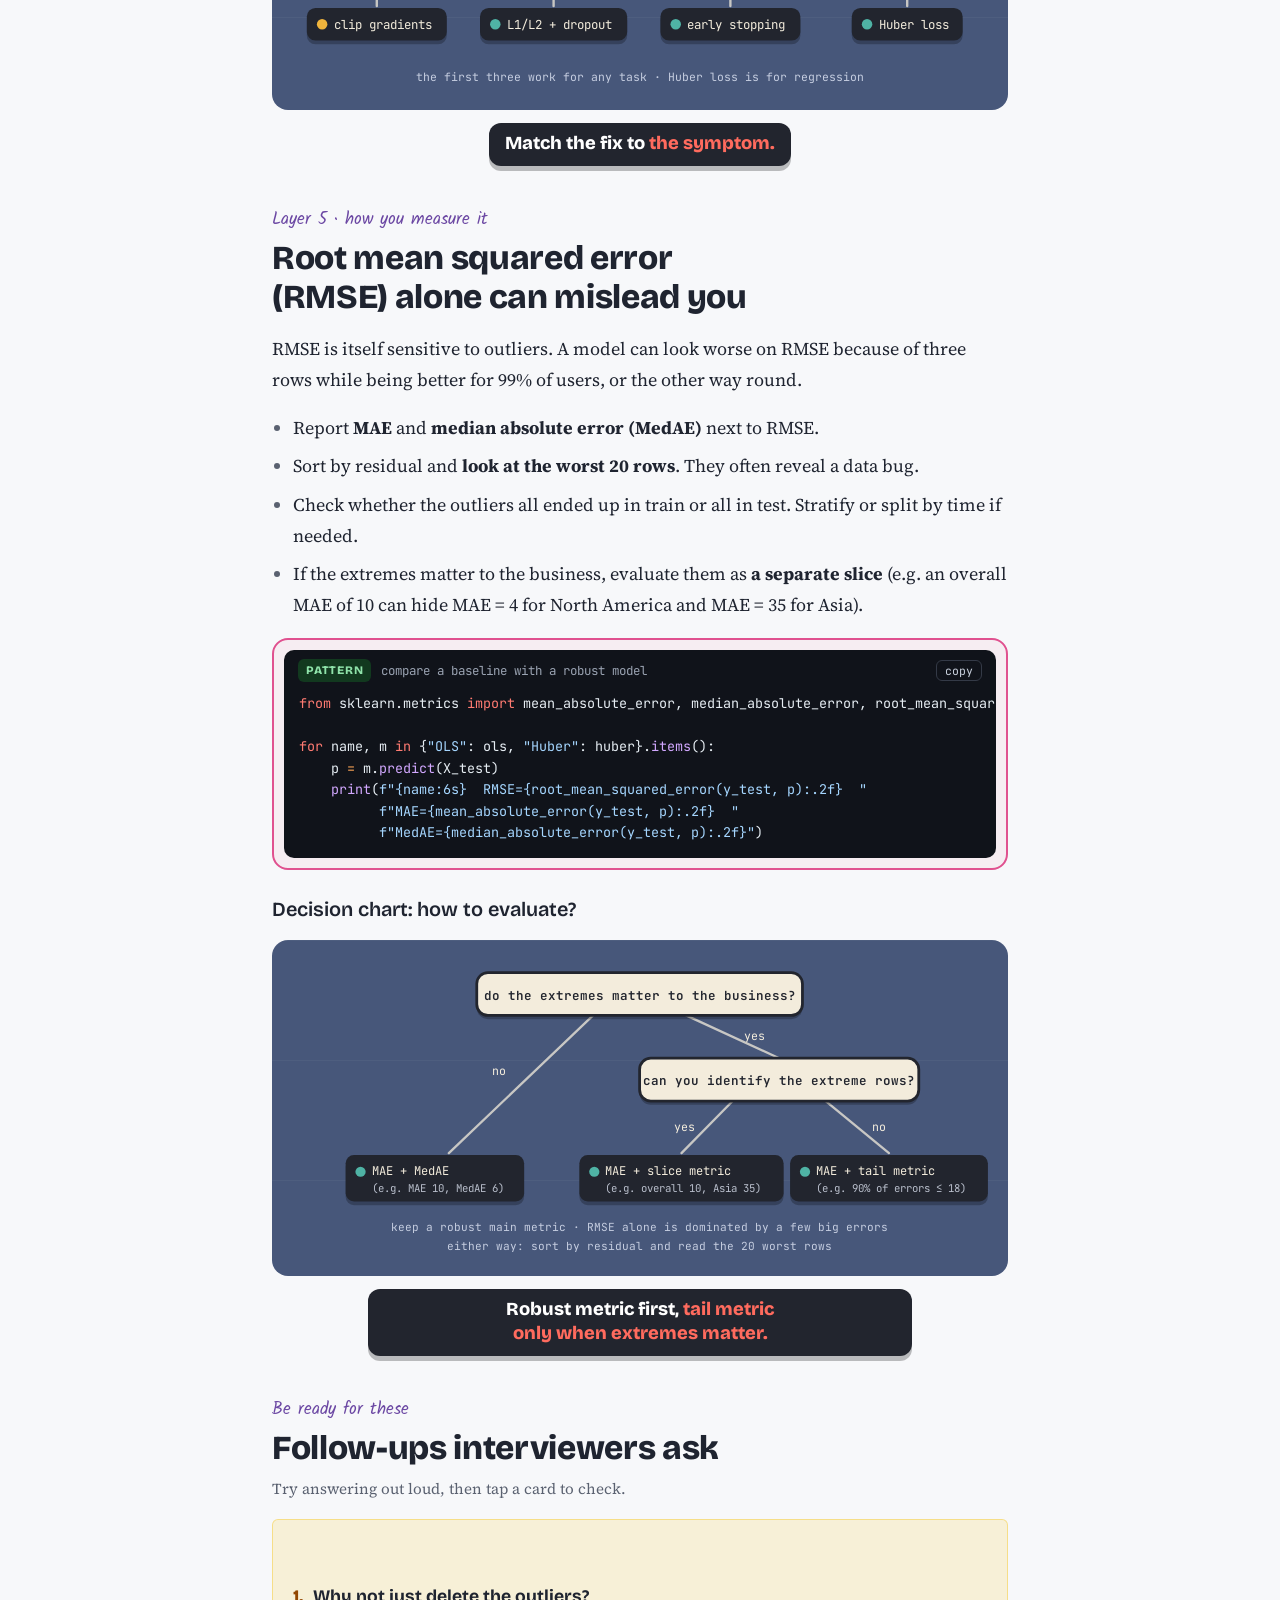
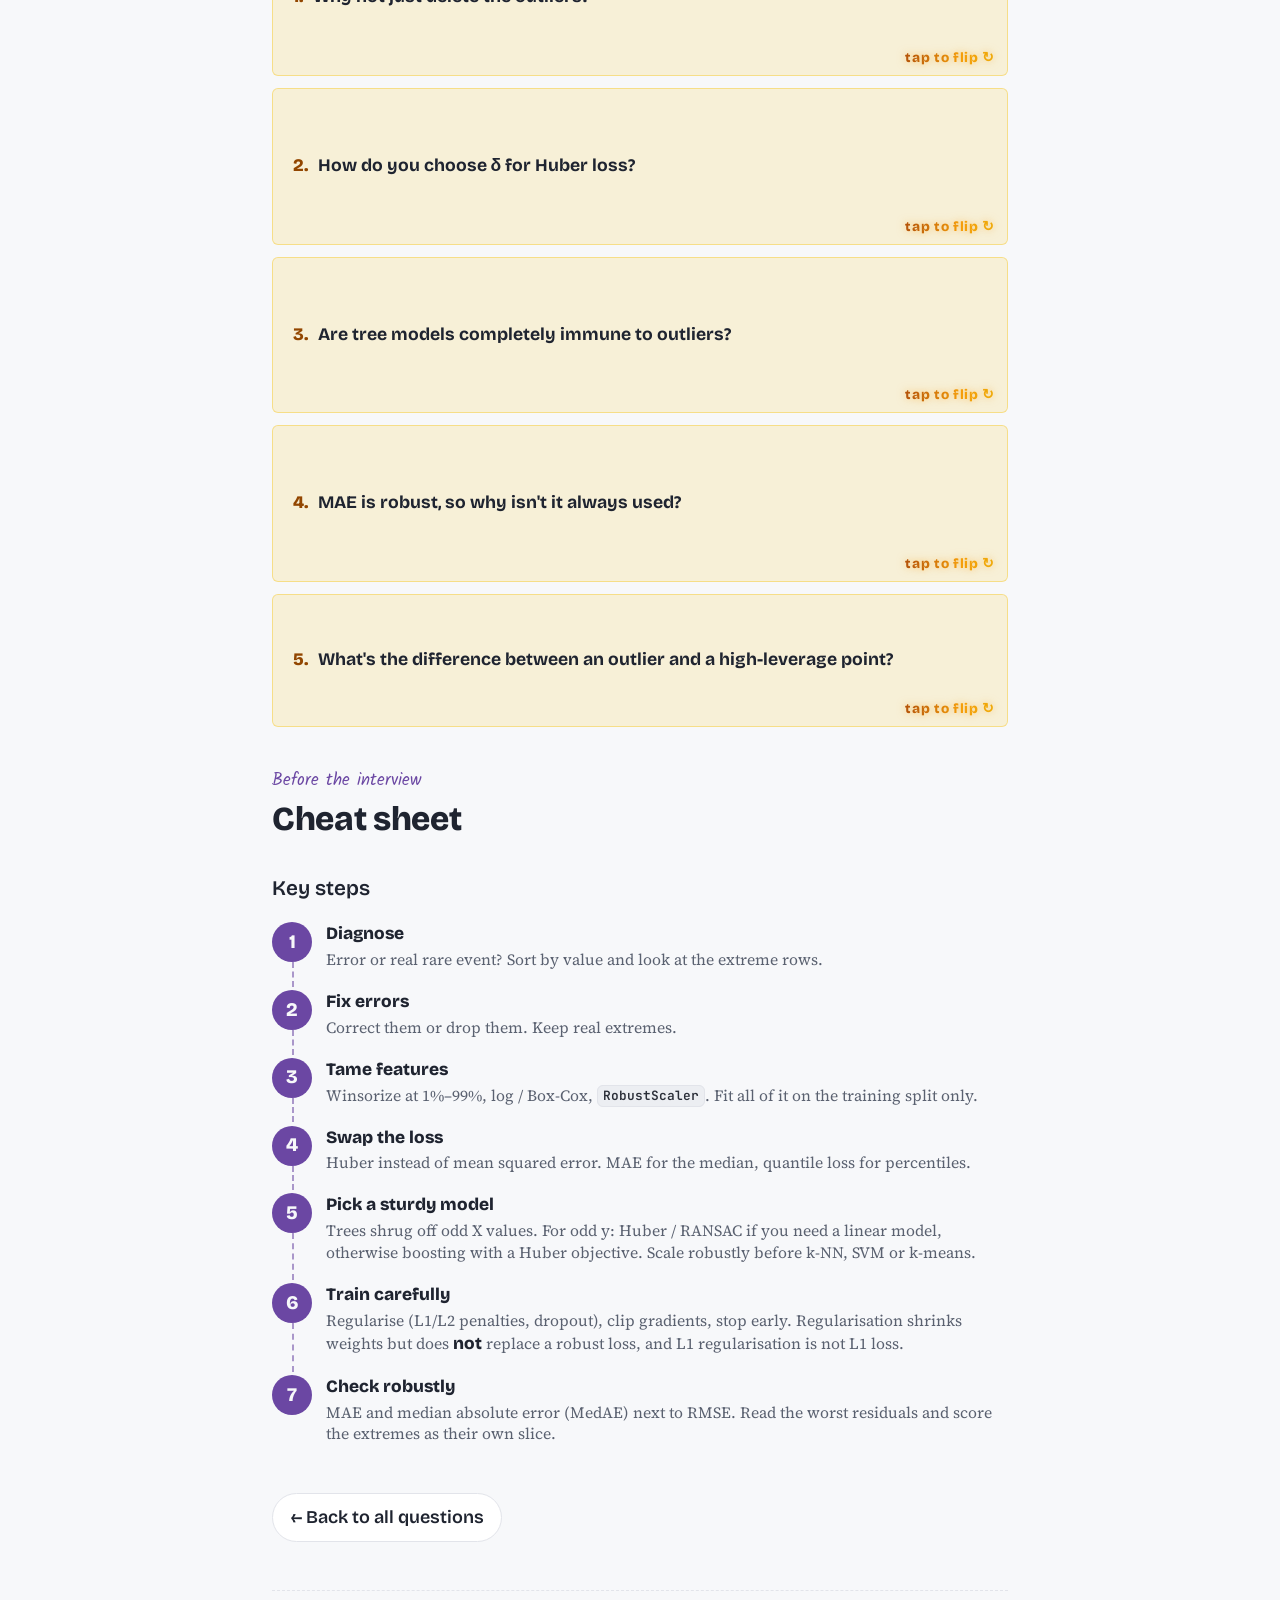
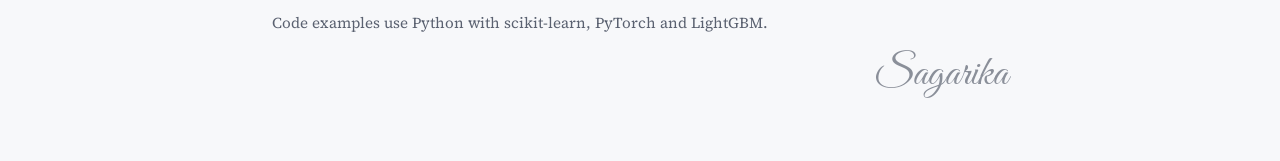
==== commit 2ed89ba9: "Fact-check fixes - Models table: rescaling X doesn't reduce leverage; fixes now winsorize/transform " ====
--- a/questions/robust-to-outliers/index.html
+++ b/questions/robust-to-outliers/index.html
@@ -200,7 +200,7 @@
 <line x1="636" y1="332" x2="666" y2="332" stroke="#F7D96F" stroke-width="4" stroke-linecap="round"/><text x="674" y="338" font-size="17" fill="#e8e8e8">Huber</text>
 </svg>
       </div>
-      <figcaption>Huber is quadratic inside ±δ and linear outside it, so big residuals stop dominating.</figcaption>
+      <figcaption>Huber is quadratic inside ±δ and linear outside it, so big residuals stop dominating. (Huber is drawn at 2× the table formula so it lines up with MSE inside ±δ; scaling a loss doesn't change the fitted model.)</figcaption>
     </figure>
 
     <div class="tbl-wrap">
@@ -264,11 +264,11 @@
         <thead><tr><th>Model</th><th>Outliers in X</th><th>Outliers in y</th><th>Why</th><th>How to fix</th><th>Example</th></tr></thead>
         <tbody>
           <tr><td class="name">Decision trees, random forests (RF), gradient boosting machines (GBM)</td><td><span class="pill yes">robust</span></td><td><span class="pill unk">depends</span></td><td>Splits use only the order of X. Leaf values are means of y unless you pick a robust objective.</td><td>Give boosting a robust objective (Huber, MAE or quantile) for odd targets.</td><td class="ex"><code>LGBMRegressor(objective="huber")</code></td></tr>
-          <tr><td class="name">Linear regression, ordinary least squares (OLS)</td><td><span class="pill no">sensitive</span></td><td><span class="pill no">sensitive</span></td><td>Squared loss, plus high-leverage X points can swing the slope.</td><td>Switch to a robust regressor and scale X with the median and IQR.</td><td class="ex"><code>HuberRegressor(epsilon=1.35)</code></td></tr>
-          <tr><td class="name">Huber, random sample consensus (RANSAC), Theil-Sen</td><td><span class="pill unk">varies</span></td><td><span class="pill yes">robust</span></td><td>RANSAC fits to inliers only. Theil-Sen takes the median of pairwise slopes.</td><td>Scale X robustly and tune the inlier threshold.</td><td class="ex"><code>RANSACRegressor(residual_threshold=2.0)</code></td></tr>
+          <tr><td class="name">Linear regression, ordinary least squares (OLS)</td><td><span class="pill no">sensitive</span></td><td><span class="pill no">sensitive</span></td><td>Squared loss, plus high-leverage X points can swing the slope.</td><td>For odd y, a robust regressor. For odd X, winsorize or transform X, or use RANSAC / Theil-Sen. (Rescaling X alone doesn't reduce leverage.)</td><td class="ex"><code>HuberRegressor(epsilon=1.35)</code></td></tr>
+          <tr><td class="name">Huber, random sample consensus (RANSAC), Theil-Sen</td><td><span class="pill unk">varies</span></td><td><span class="pill yes">robust</span></td><td>Huber handles odd y but not high-leverage X. RANSAC fits to inliers only. Theil-Sen takes the median of pairwise slopes.</td><td>With Huber, also winsorize extreme X. With RANSAC, tune the inlier threshold (in units of y).</td><td class="ex"><code>RANSACRegressor(residual_threshold=2.0)</code></td></tr>
           <tr><td class="name">k-nearest neighbours (k-NN), support vector machines (SVM), k-means</td><td><span class="pill no">sensitive</span></td><td><span class="pill unk">varies</span></td><td>Distance-based, and one huge feature dominates the distance. Scale robustly, or use k-medoids.</td><td>Use RobustScaler before fitting; k-medoids instead of k-means.</td><td class="ex"><code>make_pipeline(RobustScaler(), KNeighborsRegressor())</code></td></tr>
-          <tr><td class="name">Neural nets</td><td><span class="pill no">sensitive</span></td><td><span class="pill no">sensitive</span></td><td>Unbounded activations plus MSE. Normalise the inputs and use a robust loss.</td><td>Normalise inputs, use Huber loss and clip gradients.</td><td class="ex"><code>nn.HuberLoss(delta=1.0)</code></td></tr>
-          <tr><td class="name">Bayesian models with a Student-t likelihood</td><td><span class="pill unk">varies</span></td><td><span class="pill yes">robust</span></td><td>Heavy-tailed likelihood: a far-off point is expected occasionally, so it doesn't drag the fit.</td><td>Scale X robustly; keep the degrees of freedom ν small for heavier tails.</td><td class="ex"><code>pm.StudentT("y", nu=3, mu=mu, sigma=s, observed=y)</code></td></tr>
+          <tr><td class="name">Neural nets</td><td><span class="pill no">sensitive</span></td><td><span class="pill no">sensitive</span></td><td>Unbounded activations plus MSE. Normalise the inputs and use a robust loss.</td><td>Winsorize and robust-scale inputs, use Huber loss for regression, clip gradients.</td><td class="ex"><code>nn.HuberLoss(delta=1.0)</code></td></tr>
+          <tr><td class="name">Bayesian models with a Student-t likelihood</td><td><span class="pill unk">varies</span></td><td><span class="pill yes">robust</span></td><td>Heavy-tailed likelihood: a far-off point is expected occasionally, so it doesn't drag the fit.</td><td>Winsorize extreme X; keep the degrees of freedom ν small (about 3–5) for heavier tails.</td><td class="ex"><code>pm.StudentT("y", nu=3, mu=mu, sigma=s, observed=y)</code></td></tr>
         </tbody>
       </table>
     </div>
@@ -306,11 +306,11 @@
     <h3>Decision chart: what goes wrong in training?</h3>
     <figure class="diagram illus">
       <div class="diagram-inner">
-<svg class="il" viewBox="0 0 740 318" role="img" aria-label="Decision chart for training, by symptom, for regression and classification alike. If the loss spikes on some batches, clip gradients. If training score is far better than validation (overfitting), add L1 or L2 penalties and dropout. If some labels might be wrong, use early stopping. If a few big target errors dominate the loss, switch to Huber loss.">
-<line x1="300" y1="66" x2="95" y2="120" stroke="#f3ecdc" stroke-opacity="0.75" stroke-width="2.5" stroke-linecap="round"/><line x1="345" y1="66" x2="280" y2="120" stroke="#f3ecdc" stroke-opacity="0.75" stroke-width="2.5" stroke-linecap="round"/><line x1="395" y1="66" x2="465" y2="120" stroke="#f3ecdc" stroke-opacity="0.75" stroke-width="2.5" stroke-linecap="round"/><line x1="440" y1="66" x2="650" y2="120" stroke="#f3ecdc" stroke-opacity="0.75" stroke-width="2.5" stroke-linecap="round"/><line x1="95" y1="176" x2="95" y2="224" stroke="#f3ecdc" stroke-opacity="0.75" stroke-width="2.5" stroke-linecap="round"/><line x1="280" y1="176" x2="280" y2="224" stroke="#f3ecdc" stroke-opacity="0.75" stroke-width="2.5" stroke-linecap="round"/><line x1="465" y1="176" x2="465" y2="224" stroke="#f3ecdc" stroke-opacity="0.75" stroke-width="2.5" stroke-linecap="round"/><line x1="650" y1="176" x2="650" y2="224" stroke="#f3ecdc" stroke-opacity="0.75" stroke-width="2.5" stroke-linecap="round"/><rect x="210.0" y="24" width="320" height="46" rx="12" fill="rgba(0,0,0,0.25)"/><rect x="210.0" y="20" width="320" height="46" rx="12" fill="#f3ecdc" stroke="#22252e" stroke-width="3"/><text x="370" y="49" text-anchor="middle" font-size="13.5" font-weight="600">what goes wrong in training?</text><rect x="11" y="124" width="168" height="56" rx="12" fill="rgba(0,0,0,0.25)"/><rect x="11" y="120" width="168" height="56" rx="12" fill="#f3ecdc" stroke="#22252e" stroke-width="3"/><text x="95" y="143" text-anchor="middle" font-size="13">loss spikes on</text><text x="95" y="161" text-anchor="middle" font-size="13">some batches</text><rect x="196" y="124" width="168" height="56" rx="12" fill="rgba(0,0,0,0.25)"/><rect x="196" y="120" width="168" height="56" rx="12" fill="#f3ecdc" stroke="#22252e" stroke-width="3"/><text x="280" y="143" text-anchor="middle" font-size="13">train ≫ validation</text><text x="280" y="161" text-anchor="middle" font-size="13">(overfitting)</text><rect x="381" y="124" width="168" height="56" rx="12" fill="rgba(0,0,0,0.25)"/><rect x="381" y="120" width="168" height="56" rx="12" fill="#f3ecdc" stroke="#22252e" stroke-width="3"/><text x="465" y="143" text-anchor="middle" font-size="13">some labels</text><text x="465" y="161" text-anchor="middle" font-size="13">might be wrong</text><rect x="566" y="124" width="168" height="56" rx="12" fill="rgba(0,0,0,0.25)"/><rect x="566" y="120" width="168" height="56" rx="12" fill="#f3ecdc" stroke="#22252e" stroke-width="3"/><text x="650" y="143" text-anchor="middle" font-size="13">big target errors</text><text x="650" y="161" text-anchor="middle" font-size="13">dominate the loss</text><rect x="21.80000000000001" y="230" width="146.39999999999998" height="34" rx="9" fill="rgba(0,0,0,0.25)"/><rect x="21.80000000000001" y="226" width="146.39999999999998" height="34" rx="9" fill="#22252e"/><circle cx="37.80000000000001" cy="243" r="5.5" fill="#f0b43c"/><text class="chip-t" x="49.80000000000001" y="248" style="font-size:13px">clip gradients</text><rect x="203.0" y="230" width="154.0" height="34" rx="9" fill="rgba(0,0,0,0.25)"/><rect x="203.0" y="226" width="154.0" height="34" rx="9" fill="#22252e"/><circle cx="219.0" cy="243" r="5.5" fill="#4fb3a5"/><text class="chip-t" x="231.0" y="248" style="font-size:13px">L1/L2 + dropout</text><rect x="391.8" y="230" width="146.39999999999998" height="34" rx="9" fill="rgba(0,0,0,0.25)"/><rect x="391.8" y="226" width="146.39999999999998" height="34" rx="9" fill="#22252e"/><circle cx="407.8" cy="243" r="5.5" fill="#4fb3a5"/><text class="chip-t" x="419.8" y="248" style="font-size:13px">early stopping</text><rect x="592.0" y="230" width="116.0" height="34" rx="9" fill="rgba(0,0,0,0.25)"/><rect x="592.0" y="226" width="116.0" height="34" rx="9" fill="#22252e"/><circle cx="608.0" cy="243" r="5.5" fill="#4fb3a5"/><text class="chip-t" x="620.0" y="248" style="font-size:13px">Huber loss</text><text x="370" y="302" text-anchor="middle" font-size="12" style="fill:#c5cde0">every fix here works for regression and classification alike</text>
-</svg>
-      </div>
-      <figcaption>Match the fix to the symptom, <em>whatever the task.</em></figcaption>
+<svg class="il" viewBox="0 0 740 318" role="img" aria-label="Decision chart for training, by symptom. The first three fixes work for regression and classification; Huber loss is for regression. If the loss spikes on some batches, clip gradients. If training score is far better than validation (overfitting), add L1 or L2 penalties and dropout. If some labels might be wrong, use early stopping. If a few big target errors dominate the loss, switch to Huber loss.">
+<line x1="300" y1="66" x2="95" y2="120" stroke="#f3ecdc" stroke-opacity="0.75" stroke-width="2.5" stroke-linecap="round"/><line x1="345" y1="66" x2="280" y2="120" stroke="#f3ecdc" stroke-opacity="0.75" stroke-width="2.5" stroke-linecap="round"/><line x1="395" y1="66" x2="465" y2="120" stroke="#f3ecdc" stroke-opacity="0.75" stroke-width="2.5" stroke-linecap="round"/><line x1="440" y1="66" x2="650" y2="120" stroke="#f3ecdc" stroke-opacity="0.75" stroke-width="2.5" stroke-linecap="round"/><line x1="95" y1="176" x2="95" y2="224" stroke="#f3ecdc" stroke-opacity="0.75" stroke-width="2.5" stroke-linecap="round"/><line x1="280" y1="176" x2="280" y2="224" stroke="#f3ecdc" stroke-opacity="0.75" stroke-width="2.5" stroke-linecap="round"/><line x1="465" y1="176" x2="465" y2="224" stroke="#f3ecdc" stroke-opacity="0.75" stroke-width="2.5" stroke-linecap="round"/><line x1="650" y1="176" x2="650" y2="224" stroke="#f3ecdc" stroke-opacity="0.75" stroke-width="2.5" stroke-linecap="round"/><rect x="210.0" y="24" width="320" height="46" rx="12" fill="rgba(0,0,0,0.25)"/><rect x="210.0" y="20" width="320" height="46" rx="12" fill="#f3ecdc" stroke="#22252e" stroke-width="3"/><text x="370" y="49" text-anchor="middle" font-size="13.5" font-weight="600">what goes wrong in training?</text><rect x="11" y="124" width="168" height="56" rx="12" fill="rgba(0,0,0,0.25)"/><rect x="11" y="120" width="168" height="56" rx="12" fill="#f3ecdc" stroke="#22252e" stroke-width="3"/><text x="95" y="143" text-anchor="middle" font-size="13">loss spikes on</text><text x="95" y="161" text-anchor="middle" font-size="13">some batches</text><rect x="196" y="124" width="168" height="56" rx="12" fill="rgba(0,0,0,0.25)"/><rect x="196" y="120" width="168" height="56" rx="12" fill="#f3ecdc" stroke="#22252e" stroke-width="3"/><text x="280" y="143" text-anchor="middle" font-size="13">train ≫ validation</text><text x="280" y="161" text-anchor="middle" font-size="13">(overfitting)</text><rect x="381" y="124" width="168" height="56" rx="12" fill="rgba(0,0,0,0.25)"/><rect x="381" y="120" width="168" height="56" rx="12" fill="#f3ecdc" stroke="#22252e" stroke-width="3"/><text x="465" y="143" text-anchor="middle" font-size="13">some labels</text><text x="465" y="161" text-anchor="middle" font-size="13">might be wrong</text><rect x="566" y="124" width="168" height="56" rx="12" fill="rgba(0,0,0,0.25)"/><rect x="566" y="120" width="168" height="56" rx="12" fill="#f3ecdc" stroke="#22252e" stroke-width="3"/><text x="650" y="143" text-anchor="middle" font-size="13">big target errors</text><text x="650" y="161" text-anchor="middle" font-size="13">dominate the loss</text><rect x="21.80000000000001" y="230" width="146.39999999999998" height="34" rx="9" fill="rgba(0,0,0,0.25)"/><rect x="21.80000000000001" y="226" width="146.39999999999998" height="34" rx="9" fill="#22252e"/><circle cx="37.80000000000001" cy="243" r="5.5" fill="#f0b43c"/><text class="chip-t" x="49.80000000000001" y="248" style="font-size:13px">clip gradients</text><rect x="203.0" y="230" width="154.0" height="34" rx="9" fill="rgba(0,0,0,0.25)"/><rect x="203.0" y="226" width="154.0" height="34" rx="9" fill="#22252e"/><circle cx="219.0" cy="243" r="5.5" fill="#4fb3a5"/><text class="chip-t" x="231.0" y="248" style="font-size:13px">L1/L2 + dropout</text><rect x="391.8" y="230" width="146.39999999999998" height="34" rx="9" fill="rgba(0,0,0,0.25)"/><rect x="391.8" y="226" width="146.39999999999998" height="34" rx="9" fill="#22252e"/><circle cx="407.8" cy="243" r="5.5" fill="#4fb3a5"/><text class="chip-t" x="419.8" y="248" style="font-size:13px">early stopping</text><rect x="592.0" y="230" width="116.0" height="34" rx="9" fill="rgba(0,0,0,0.25)"/><rect x="592.0" y="226" width="116.0" height="34" rx="9" fill="#22252e"/><circle cx="608.0" cy="243" r="5.5" fill="#4fb3a5"/><text class="chip-t" x="620.0" y="248" style="font-size:13px">Huber loss</text><text x="370" y="302" text-anchor="middle" font-size="12" style="fill:#c5cde0">the first three work for any task · Huber loss is for regression</text>
+</svg>
+      </div>
+      <figcaption>Match the fix to <em>the symptom.</em></figcaption>
     </figure>
   </section>
 
@@ -372,8 +372,8 @@
     <ol class="steps steps-v">
       <li><span class="sn">1</span><b>Diagnose</b><span>Error or real rare event? Sort by value and look at the extreme rows.</span></li>
       <li><span class="sn">2</span><b>Fix errors</b><span>Correct them or drop them. Keep real extremes.</span></li>
-      <li><span class="sn">3</span><b>Tame features</b><span>Clip to 1%–99%, log / Box-Cox, <code>RobustScaler</code>. Fit all of it on the training split only.</span></li>
-      <li><span class="sn">4</span><b>Swap the loss</b><span>Huber instead of mean squared error. MAE for the median, quantile loss for ranges.</span></li>
+      <li><span class="sn">3</span><b>Tame features</b><span>Winsorize at 1%–99%, log / Box-Cox, <code>RobustScaler</code>. Fit all of it on the training split only.</span></li>
+      <li><span class="sn">4</span><b>Swap the loss</b><span>Huber instead of mean squared error. MAE for the median, quantile loss for percentiles.</span></li>
       <li><span class="sn">5</span><b>Pick a sturdy model</b><span>Trees shrug off odd X values. For odd y: Huber / RANSAC if you need a linear model, otherwise boosting with a Huber objective. Scale robustly before k-NN, SVM or k-means.</span></li>
       <li><span class="sn">6</span><b>Train carefully</b><span>Regularise (L1/L2 penalties, dropout), clip gradients, stop early. Regularisation shrinks weights but does <b>not</b> replace a robust loss, and L1 regularisation is not L1 loss.</span></li>
       <li><span class="sn">7</span><b>Check robustly</b><span>MAE and median absolute error (MedAE) next to RMSE. Read the worst residuals and score the extremes as their own slice.</span></li>
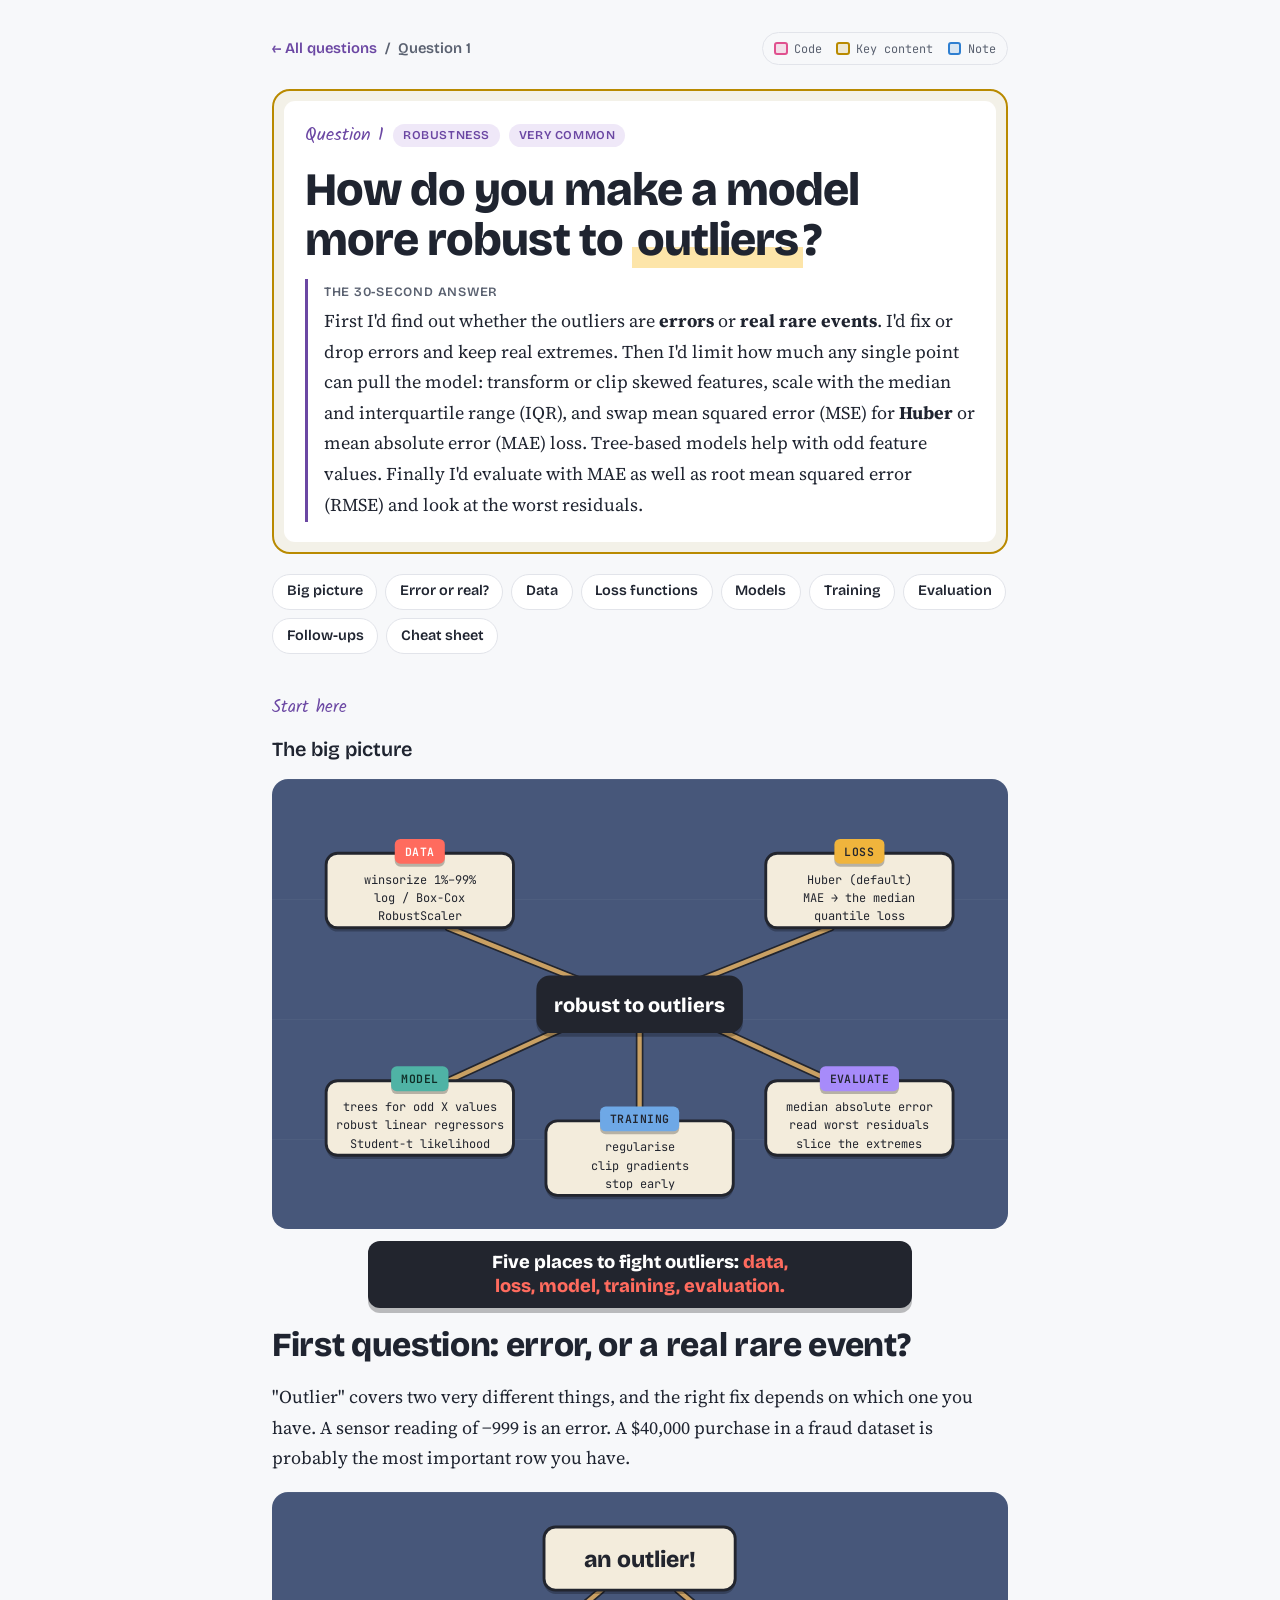
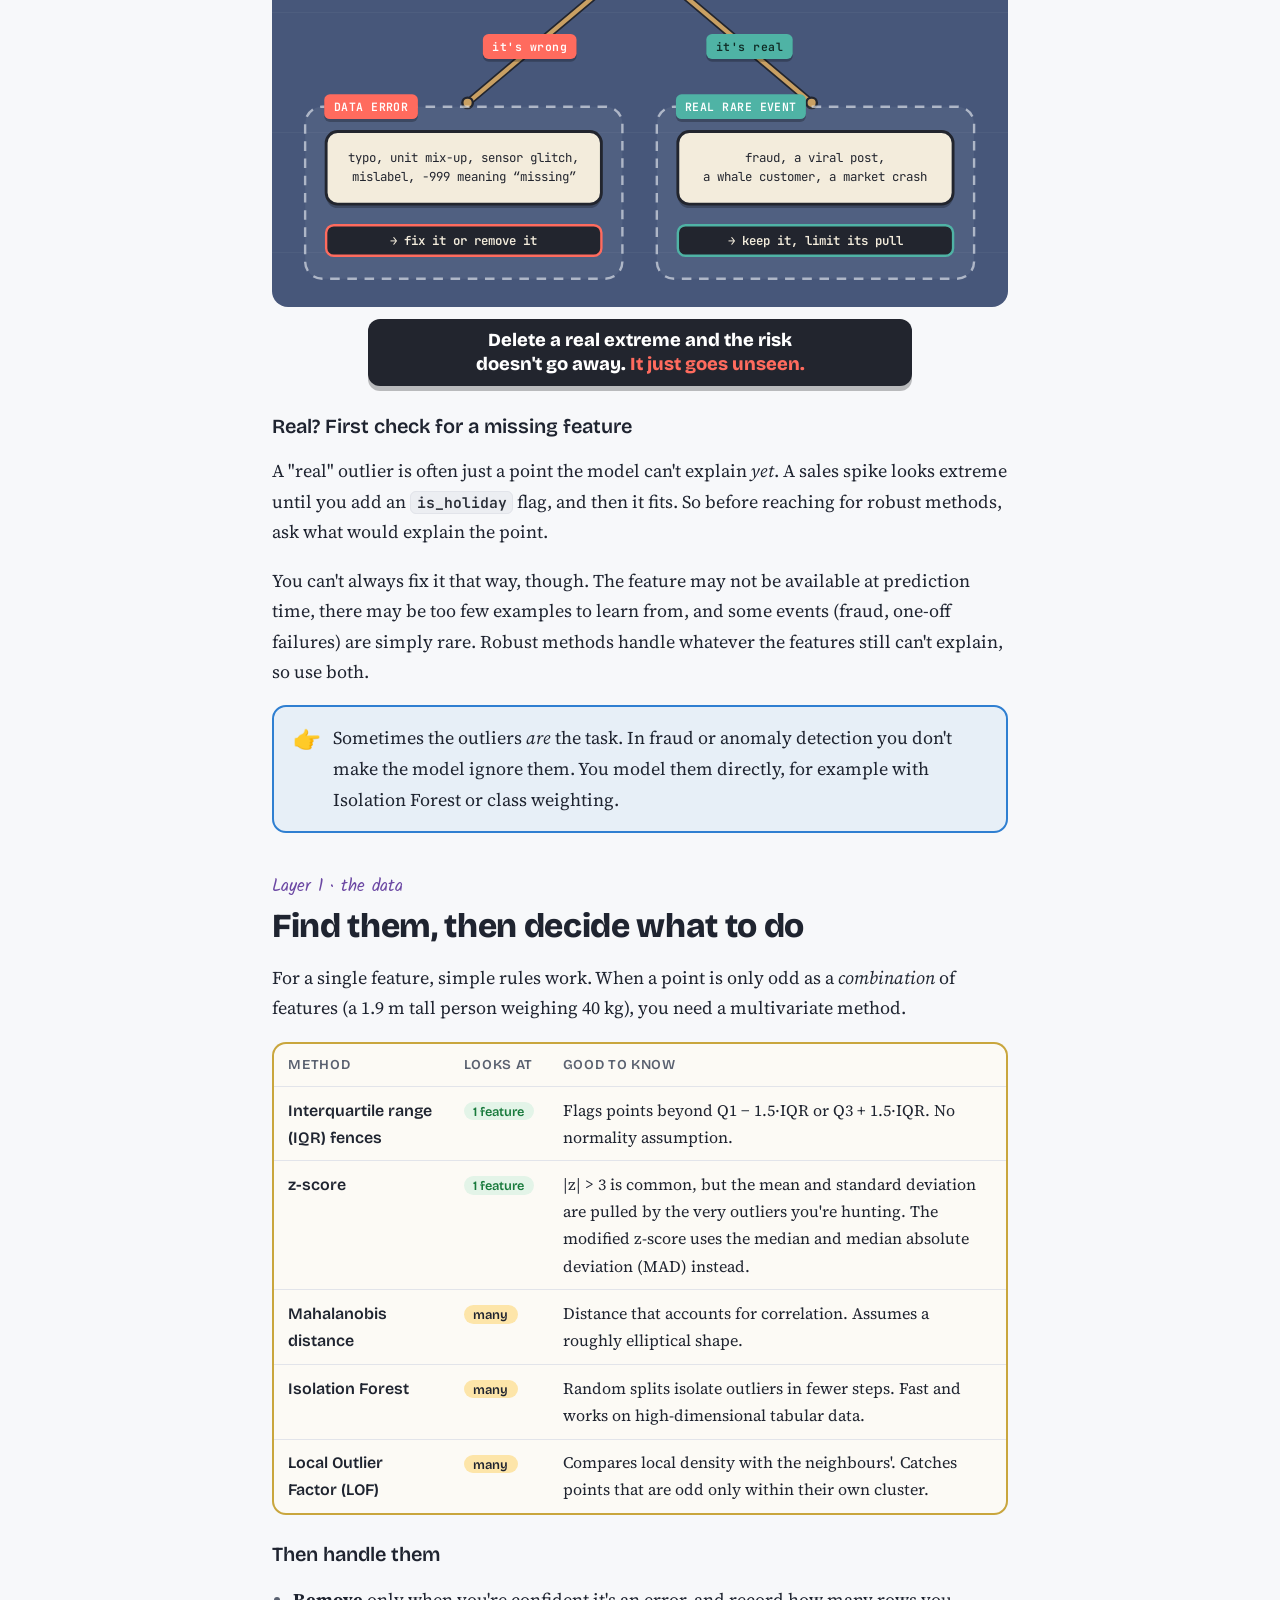
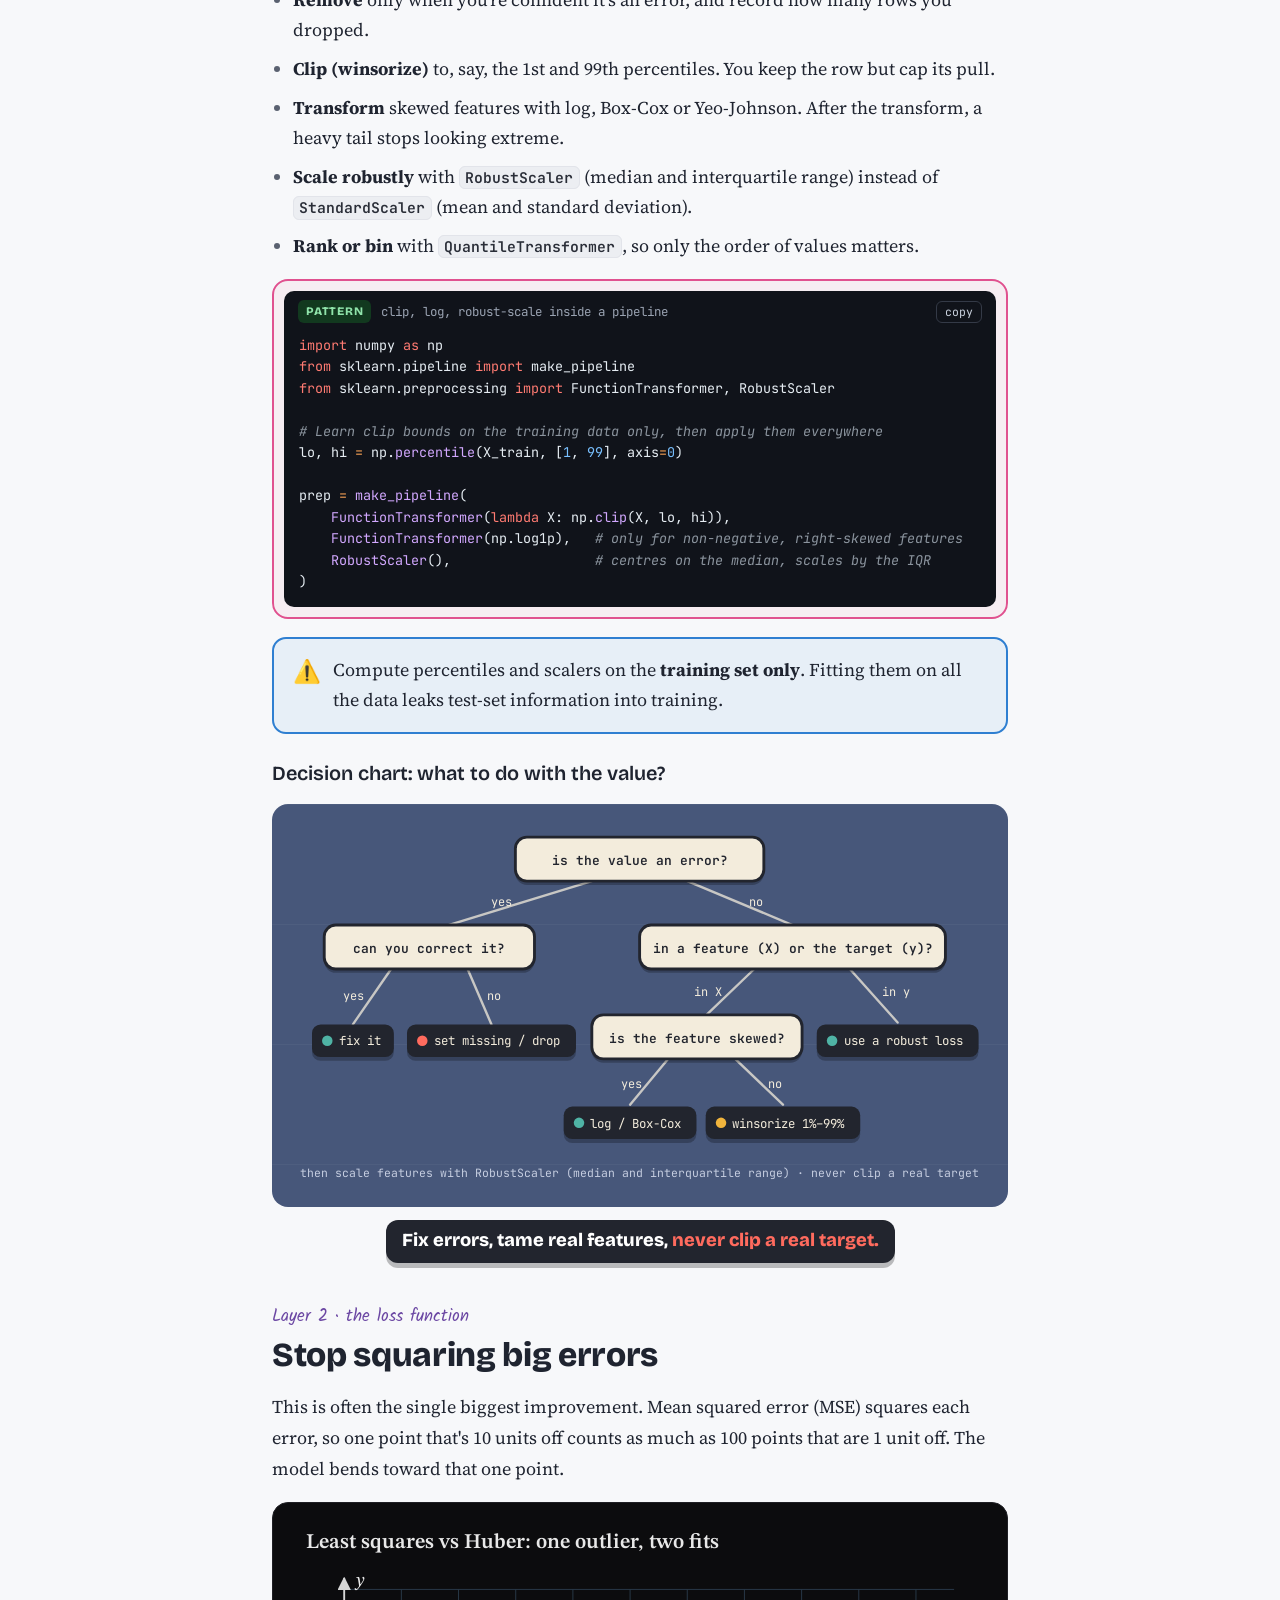
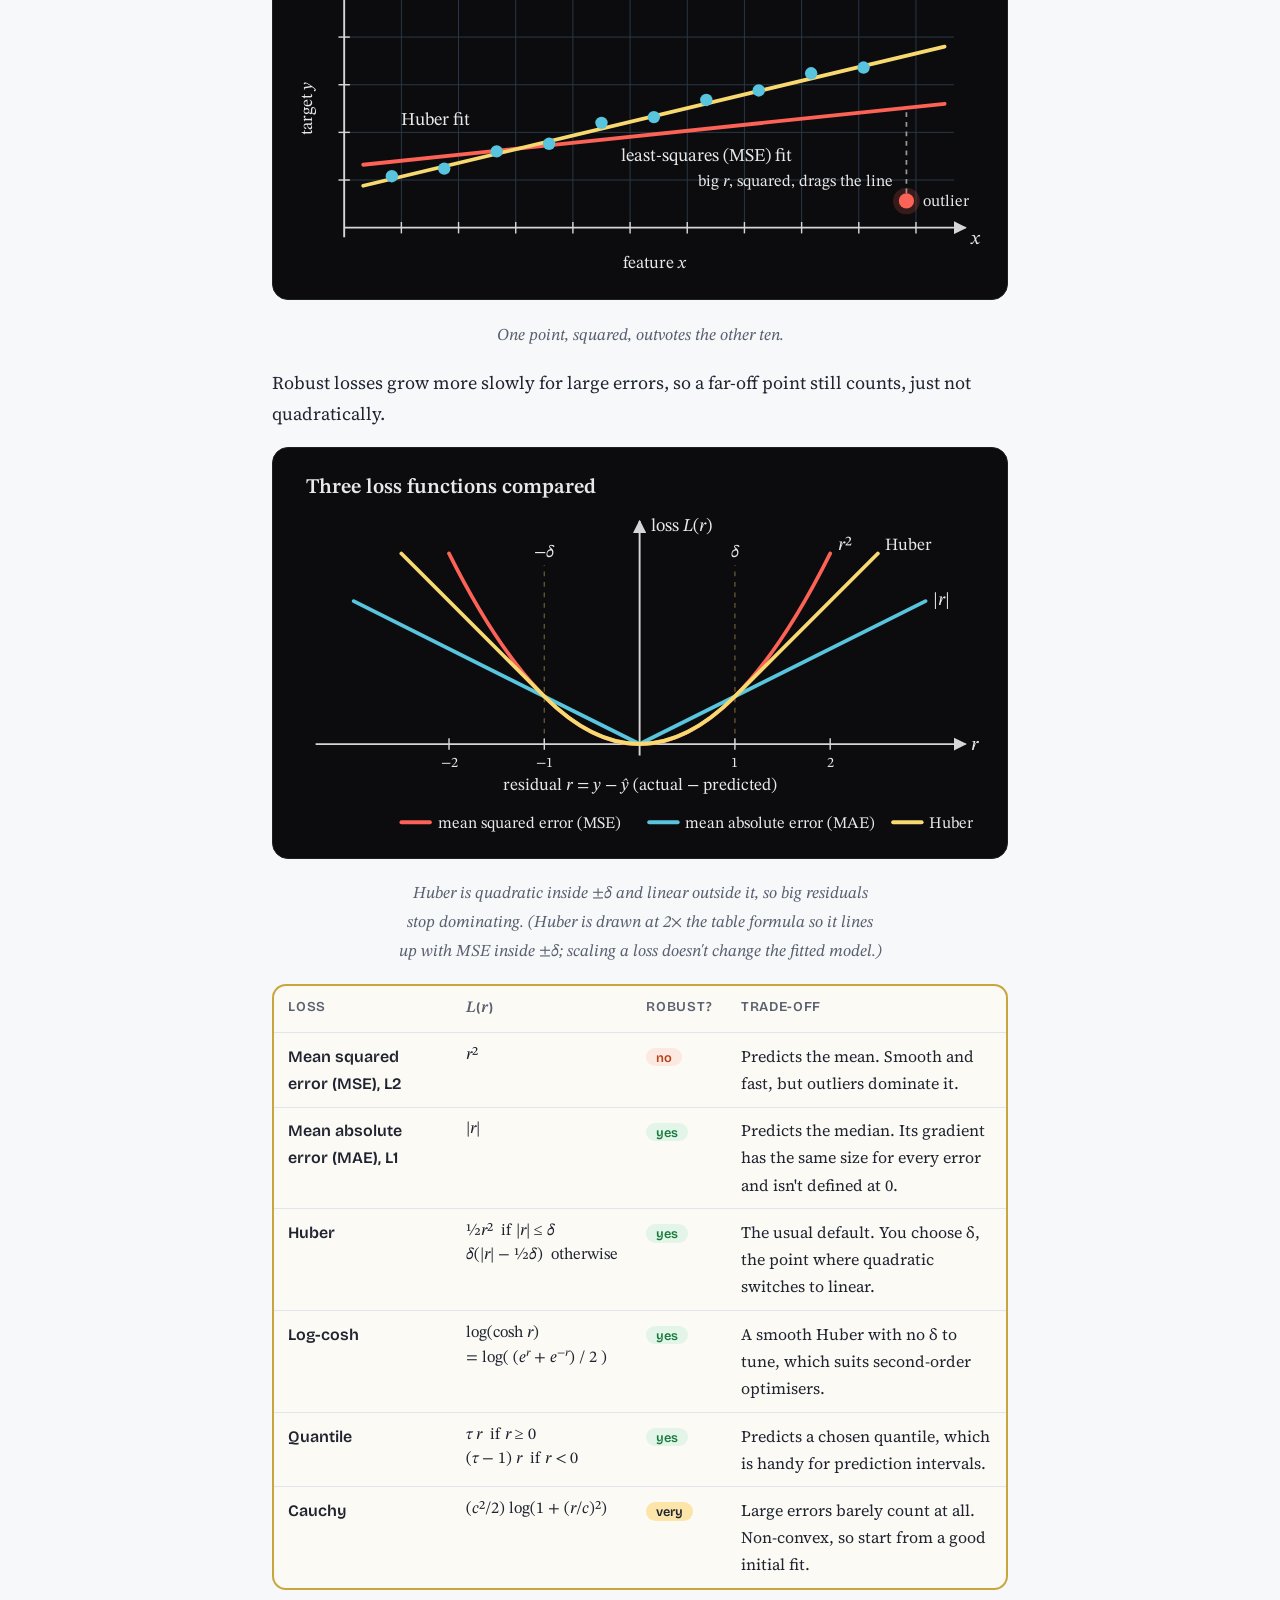
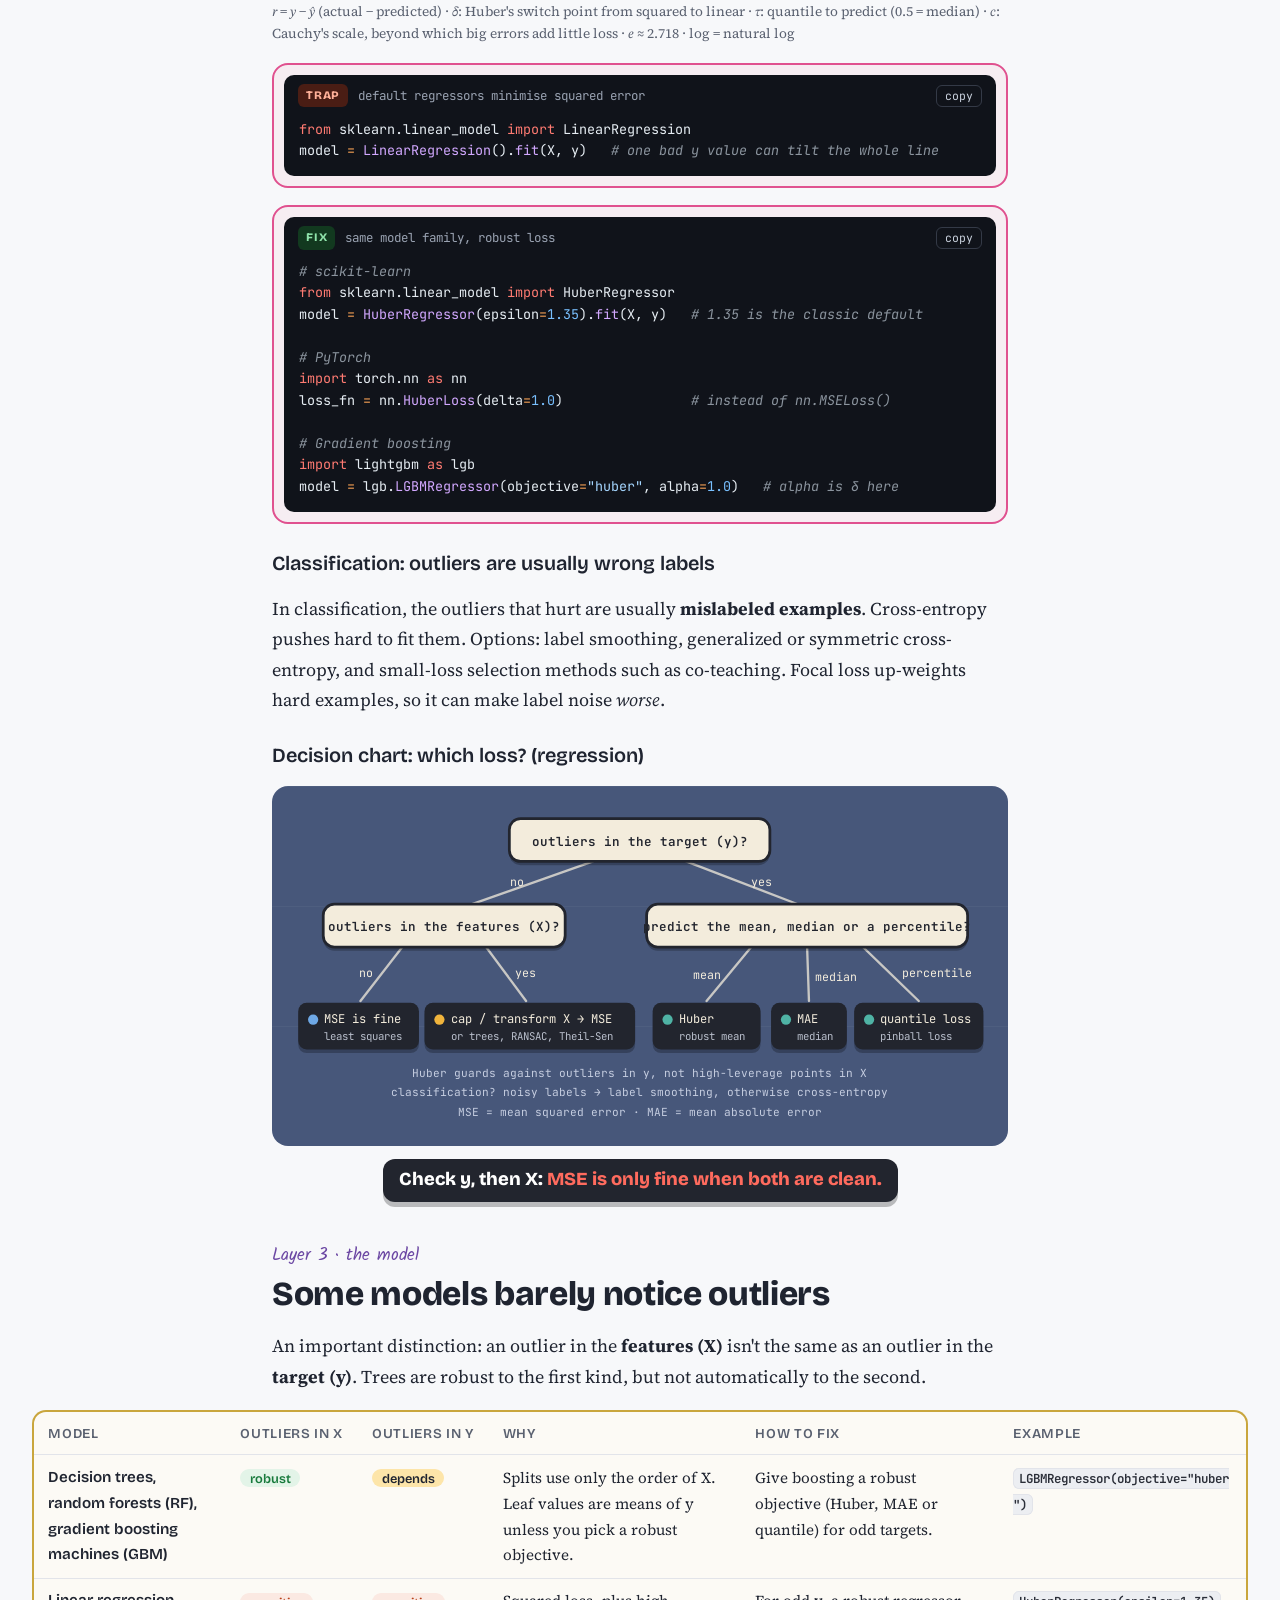
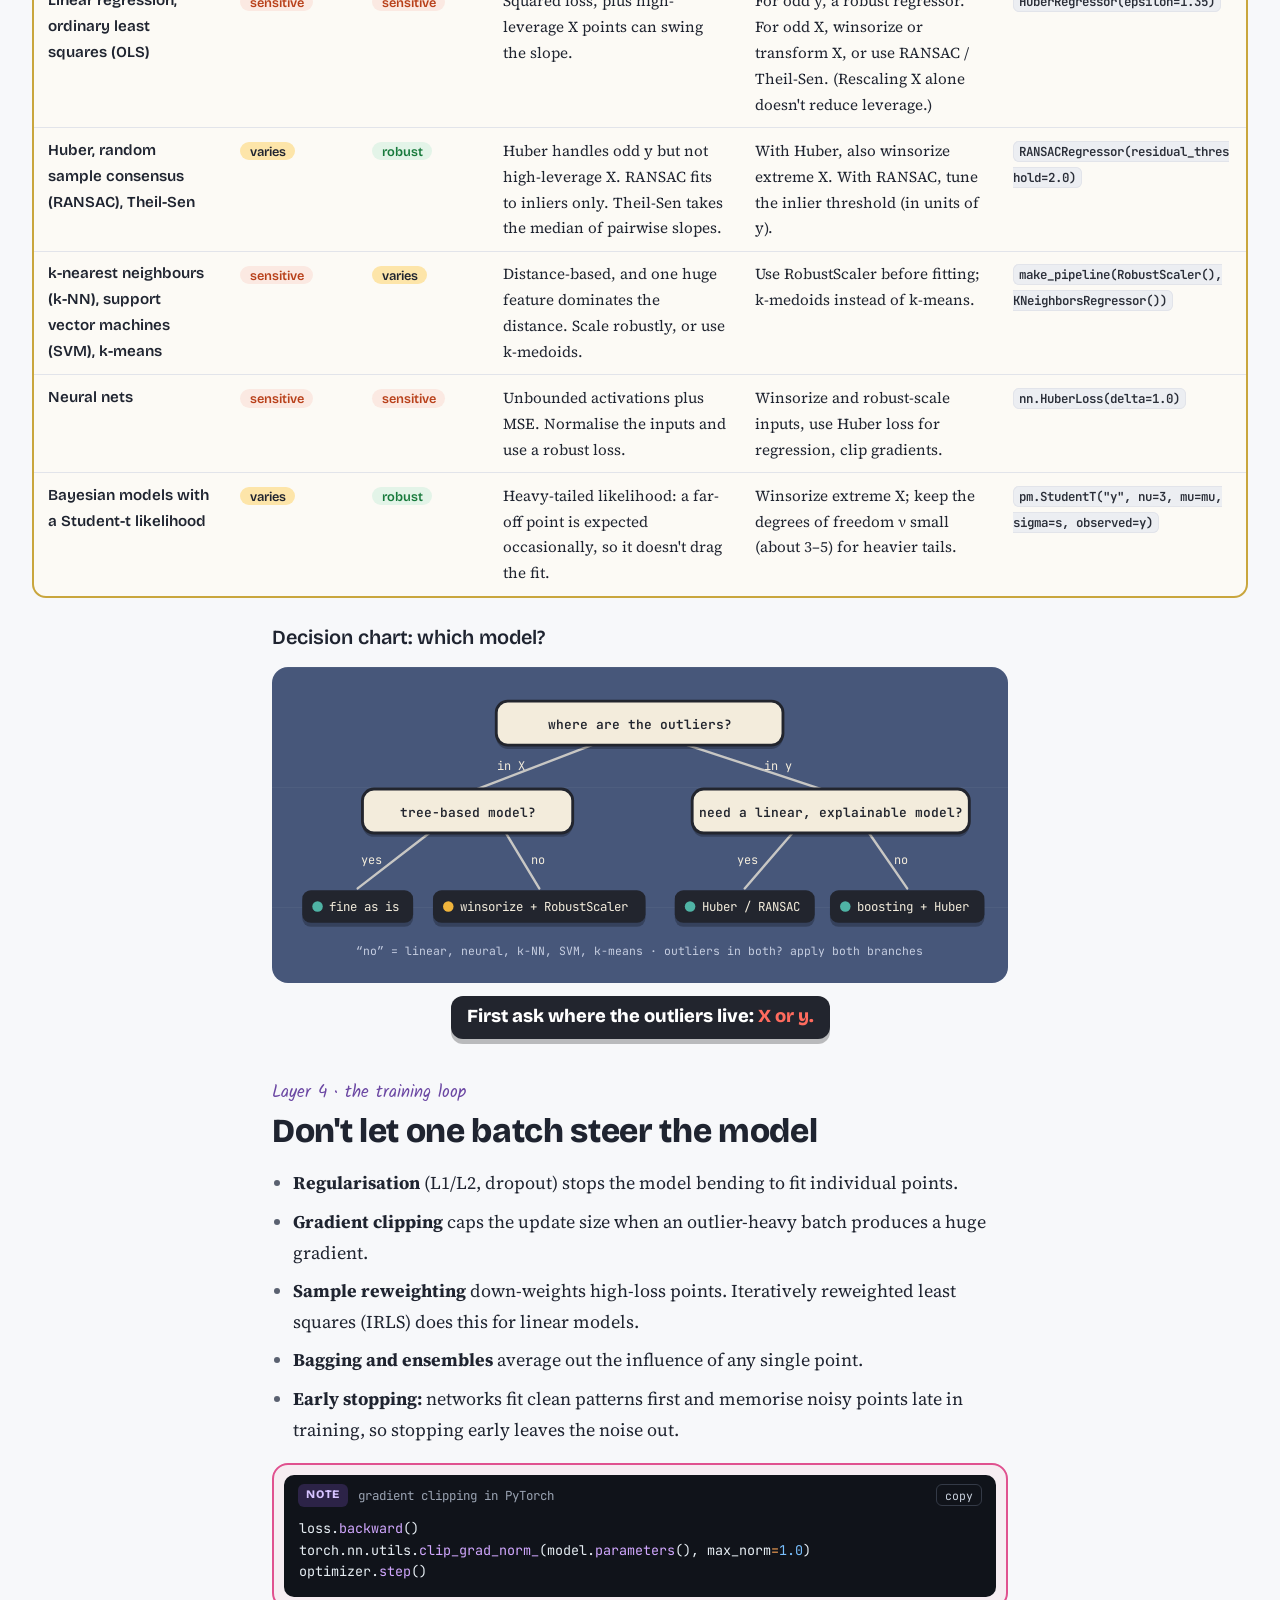
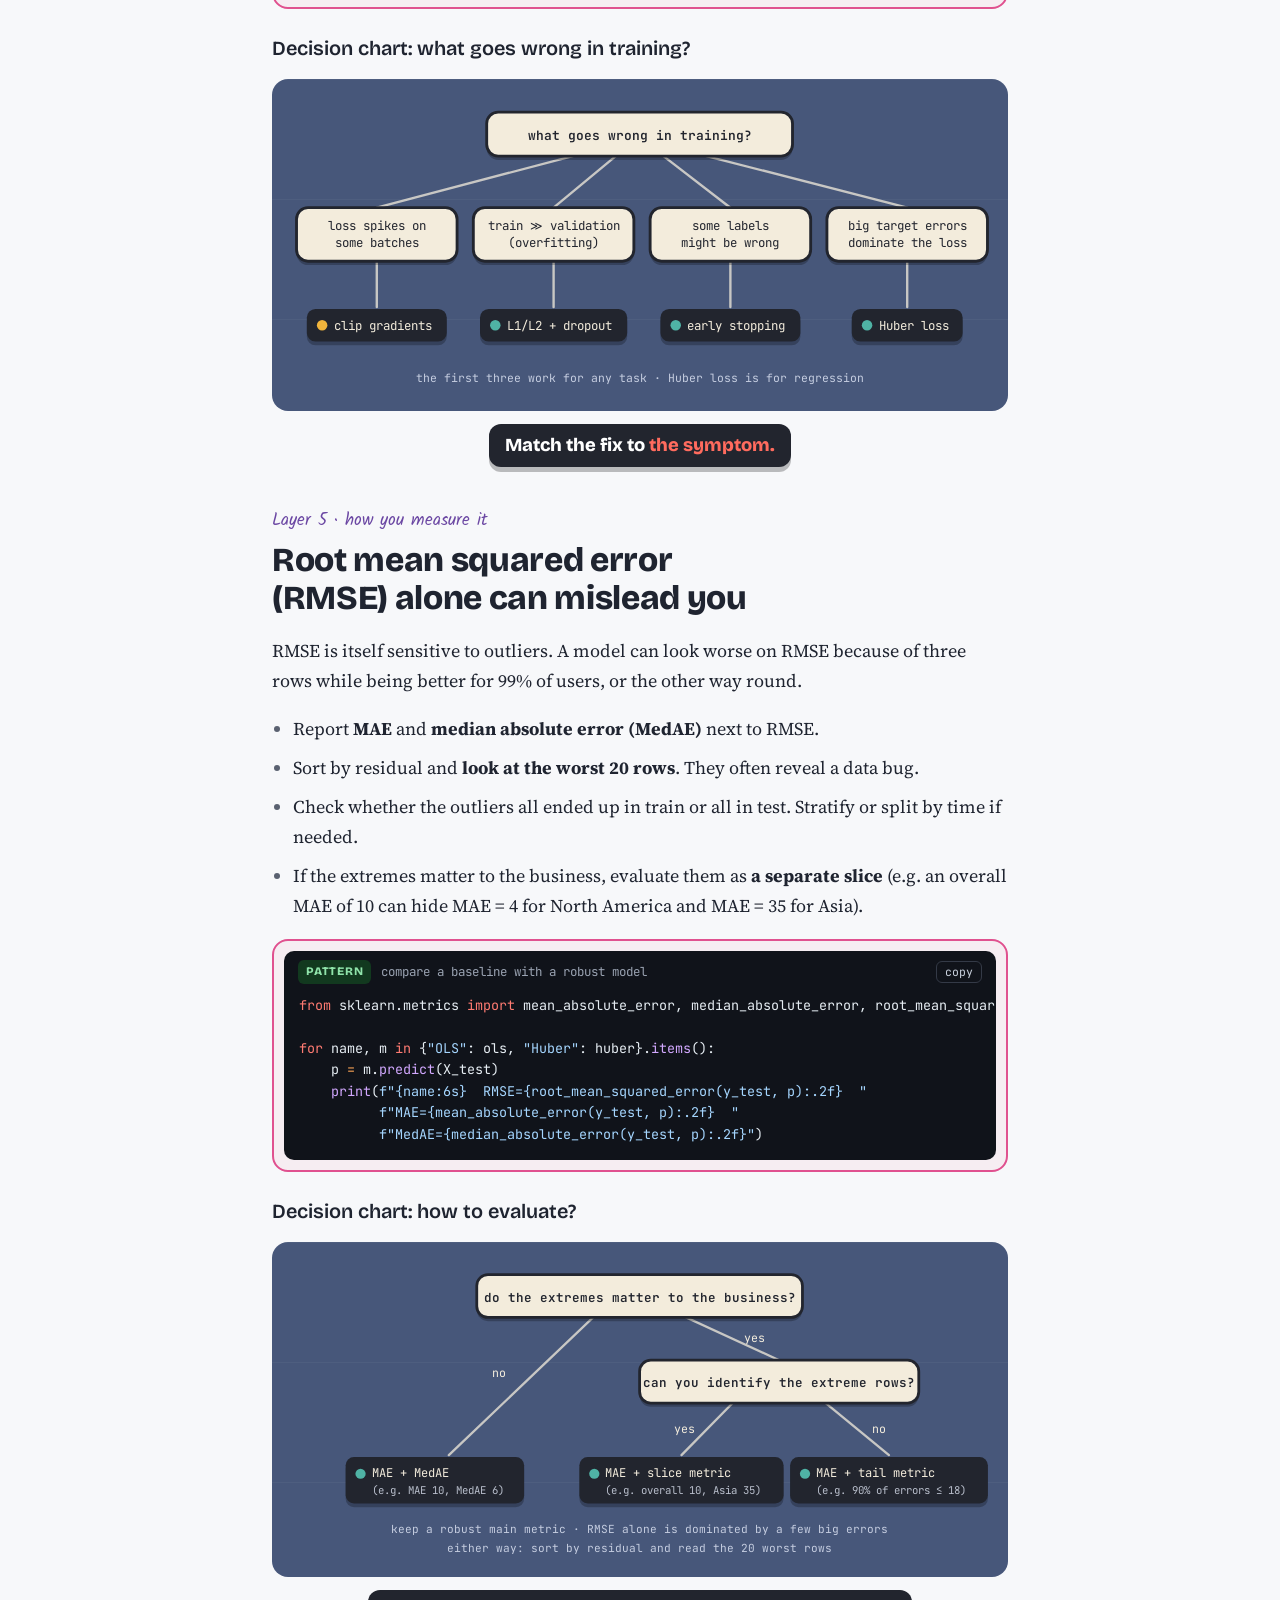
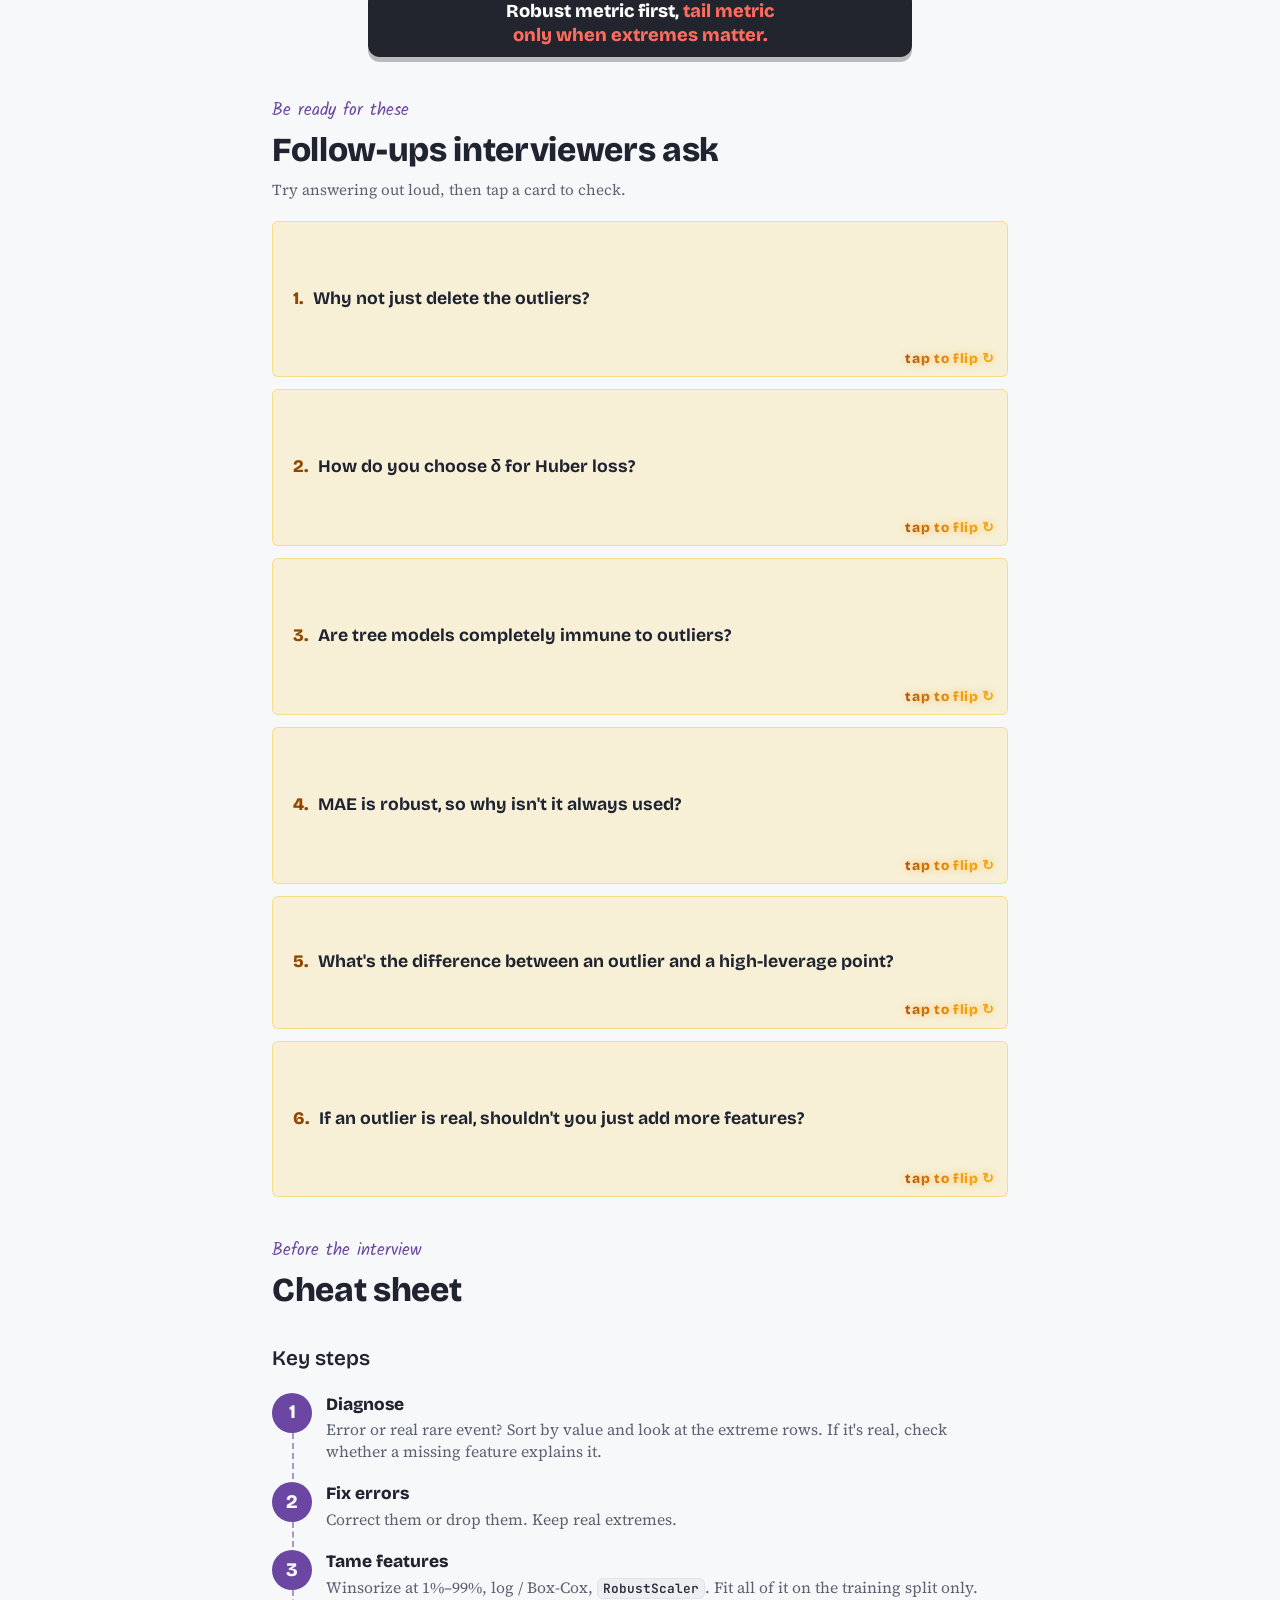
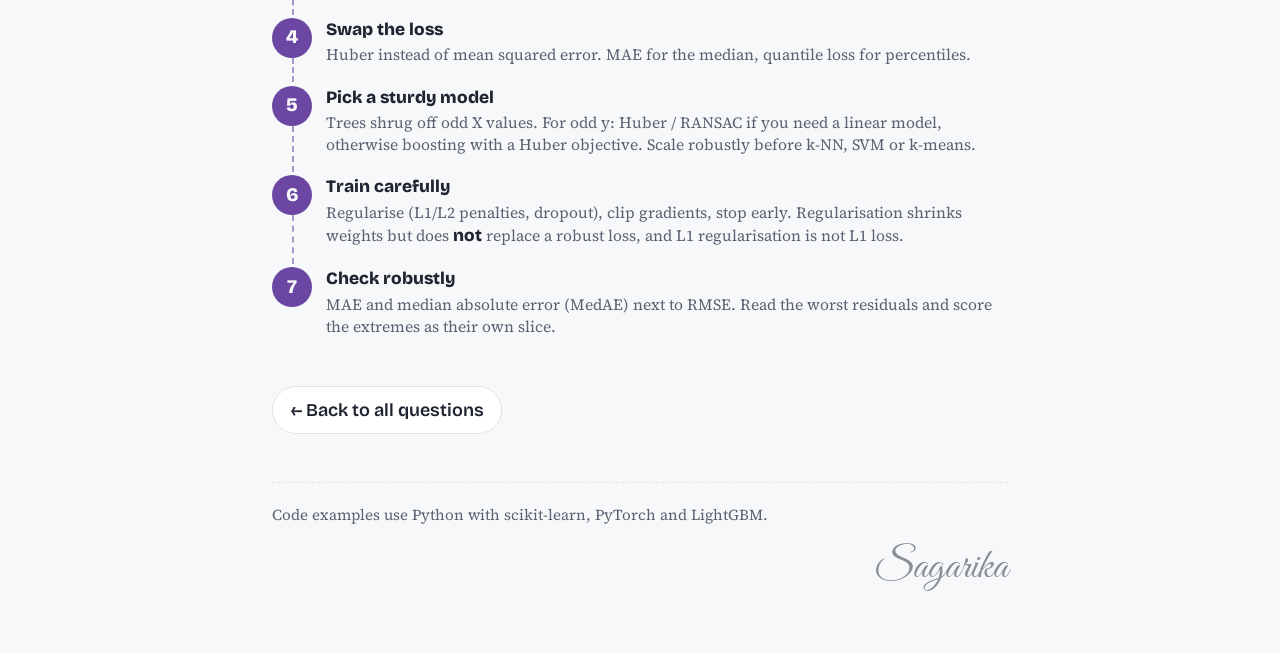
==== commit c3d8cfec: "Add the missing-feature check: section note, follow-up 6, cheat-sheet step Co-Authored-By: Claude Op" ====
--- a/questions/robust-to-outliers/index.html
+++ b/questions/robust-to-outliers/index.html
@@ -92,6 +92,10 @@
       </div>
       <figcaption>Delete a real extreme and the risk doesn't go away. <em>It just goes unseen.</em></figcaption>
     </figure>
+
+    <h3>Real? First check for a missing feature</h3>
+    <p>A "real" outlier is often just a point the model can't explain <em>yet</em>. A sales spike looks extreme until you add an <code>is_holiday</code> flag, and then it fits. So before reaching for robust methods, ask what would explain the point.</p>
+    <p>You can't always fix it that way, though. The feature may not be available at prediction time, there may be too few examples to learn from, and some events (fraud, one-off failures) are simply rare. Robust methods handle whatever the features still can't explain, so use both.</p>
 
     <div class="callout"><span class="hand" aria-hidden="true">👉</span><p>Sometimes the outliers <em>are</em> the task. In fraud or anomaly detection you don't make the model ignore them. You model them directly, for example with Isolation Forest or class weighting.</p></div>
   </section>
@@ -360,6 +364,7 @@
       <button class="flash flash-wide" type="button" aria-pressed="false"><span class="face front"><span class="txt"><span class="fn">3.</span>Are tree models completely immune to outliers?</span></span><span class="face back"><span class="txt"><span class="bq">3. Are tree models completely immune to outliers?</span>No. They're robust to extreme <em>feature</em> values because splits only use the order. With squared loss, a leaf's prediction is still the mean of its targets, so an extreme y skews that leaf, and in boosting it creates large residuals that later trees chase. Use a Huber, MAE or quantile objective.</span></span></button>
       <button class="flash flash-wide" type="button" aria-pressed="false"><span class="face front"><span class="txt"><span class="fn">4.</span>MAE is robust, so why isn't it always used?</span></span><span class="face back"><span class="txt"><span class="bq">4. MAE is robust, so why isn't it always used?</span>Its gradient has the same size whatever the error, so it doesn't slow down near the optimum and can oscillate. It isn't differentiable at zero, and it predicts the median, which is wrong if the business needs the mean (expected revenue, for example). Huber gives most of the robustness with smoother optimisation.</span></span></button>
       <button class="flash flash-wide" type="button" aria-pressed="false"><span class="face front"><span class="txt"><span class="fn">5.</span>What's the difference between an outlier and a high-leverage point?</span></span><span class="face back"><span class="txt"><span class="bq">5. What's the difference between an outlier and a high-leverage point?</span>An outlier has an unusual <strong>y</strong> given its x. A high-leverage point has an unusual <strong>x</strong>. A point is <em>influential</em> when removing it changes the fit a lot, which usually takes both. Cook's distance measures that influence.</span></span></button>
+      <button class="flash flash-wide" type="button" aria-pressed="false"><span class="face front"><span class="txt"><span class="fn">6.</span>If an outlier is real, shouldn't you just add more features?</span></span><span class="face back"><span class="txt"><span class="bq">6. If an outlier is real, shouldn't you just add more features?</span>Check that first: a missing feature (a holiday, a customer segment) often explains an extreme point, and then it isn't an outlier any more. But the feature may not be available at prediction time, there may be too few examples to learn the pattern, and some events are simply rare. Robust losses and models cover what features can't explain, so a strong answer uses both.</span></span></button>
     </div>
   </section>
 
@@ -370,7 +375,7 @@
 
     <h3>Key steps</h3>
     <ol class="steps steps-v">
-      <li><span class="sn">1</span><b>Diagnose</b><span>Error or real rare event? Sort by value and look at the extreme rows.</span></li>
+      <li><span class="sn">1</span><b>Diagnose</b><span>Error or real rare event? Sort by value and look at the extreme rows. If it's real, check whether a missing feature explains it.</span></li>
       <li><span class="sn">2</span><b>Fix errors</b><span>Correct them or drop them. Keep real extremes.</span></li>
       <li><span class="sn">3</span><b>Tame features</b><span>Winsorize at 1%–99%, log / Box-Cox, <code>RobustScaler</code>. Fit all of it on the training split only.</span></li>
       <li><span class="sn">4</span><b>Swap the loss</b><span>Huber instead of mean squared error. MAE for the median, quantile loss for percentiles.</span></li>
